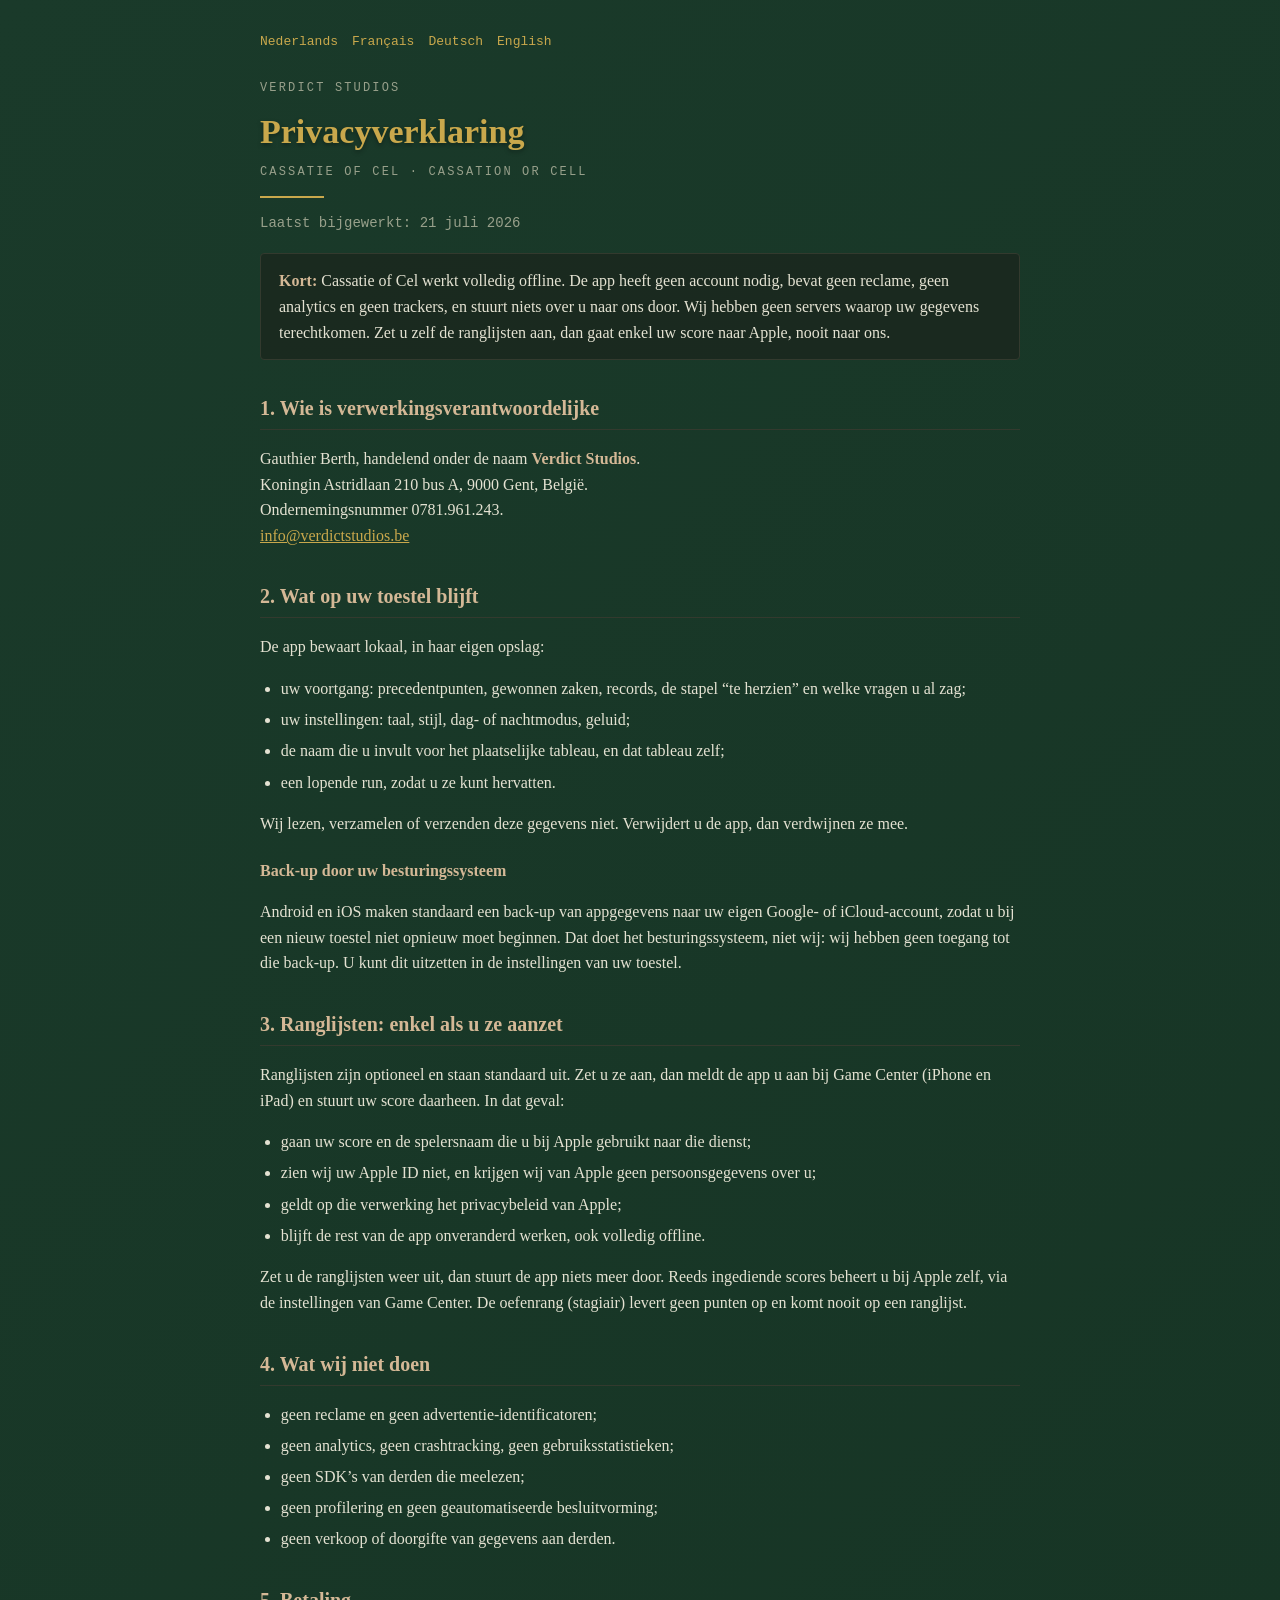
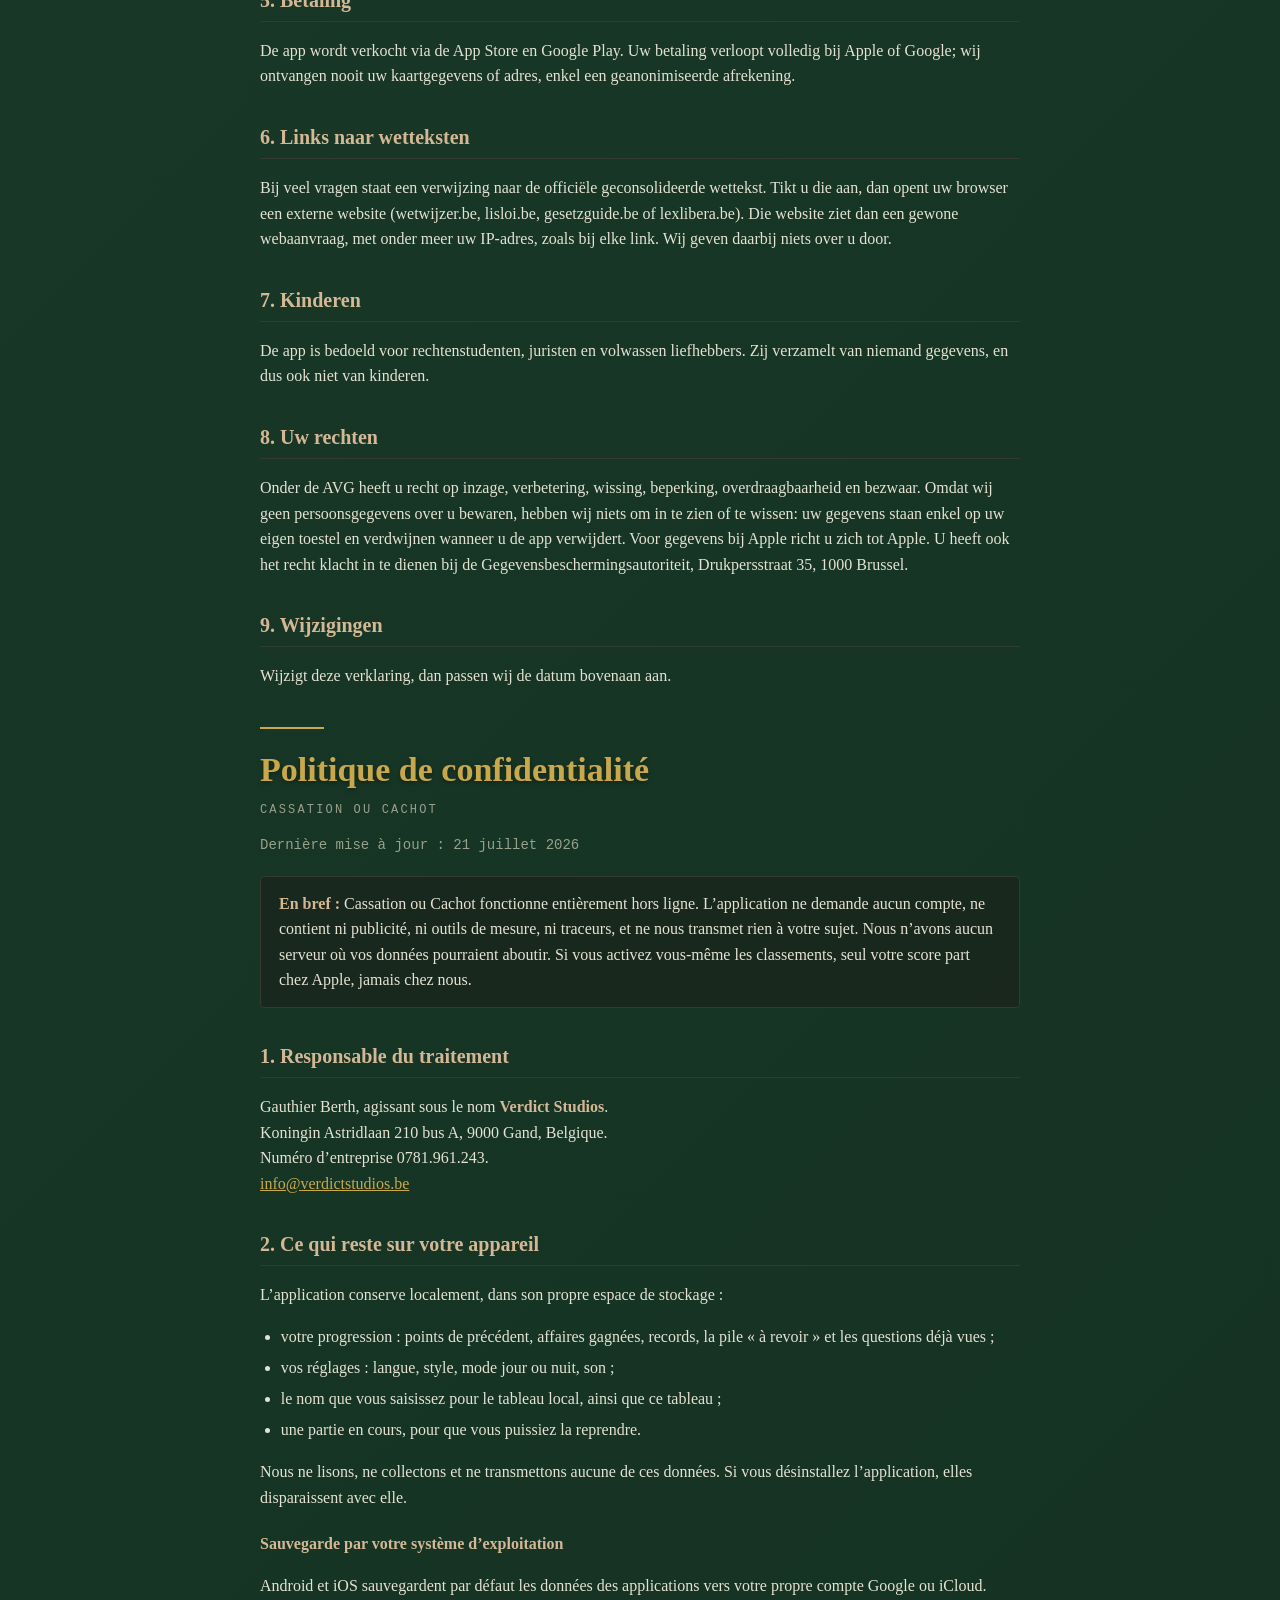
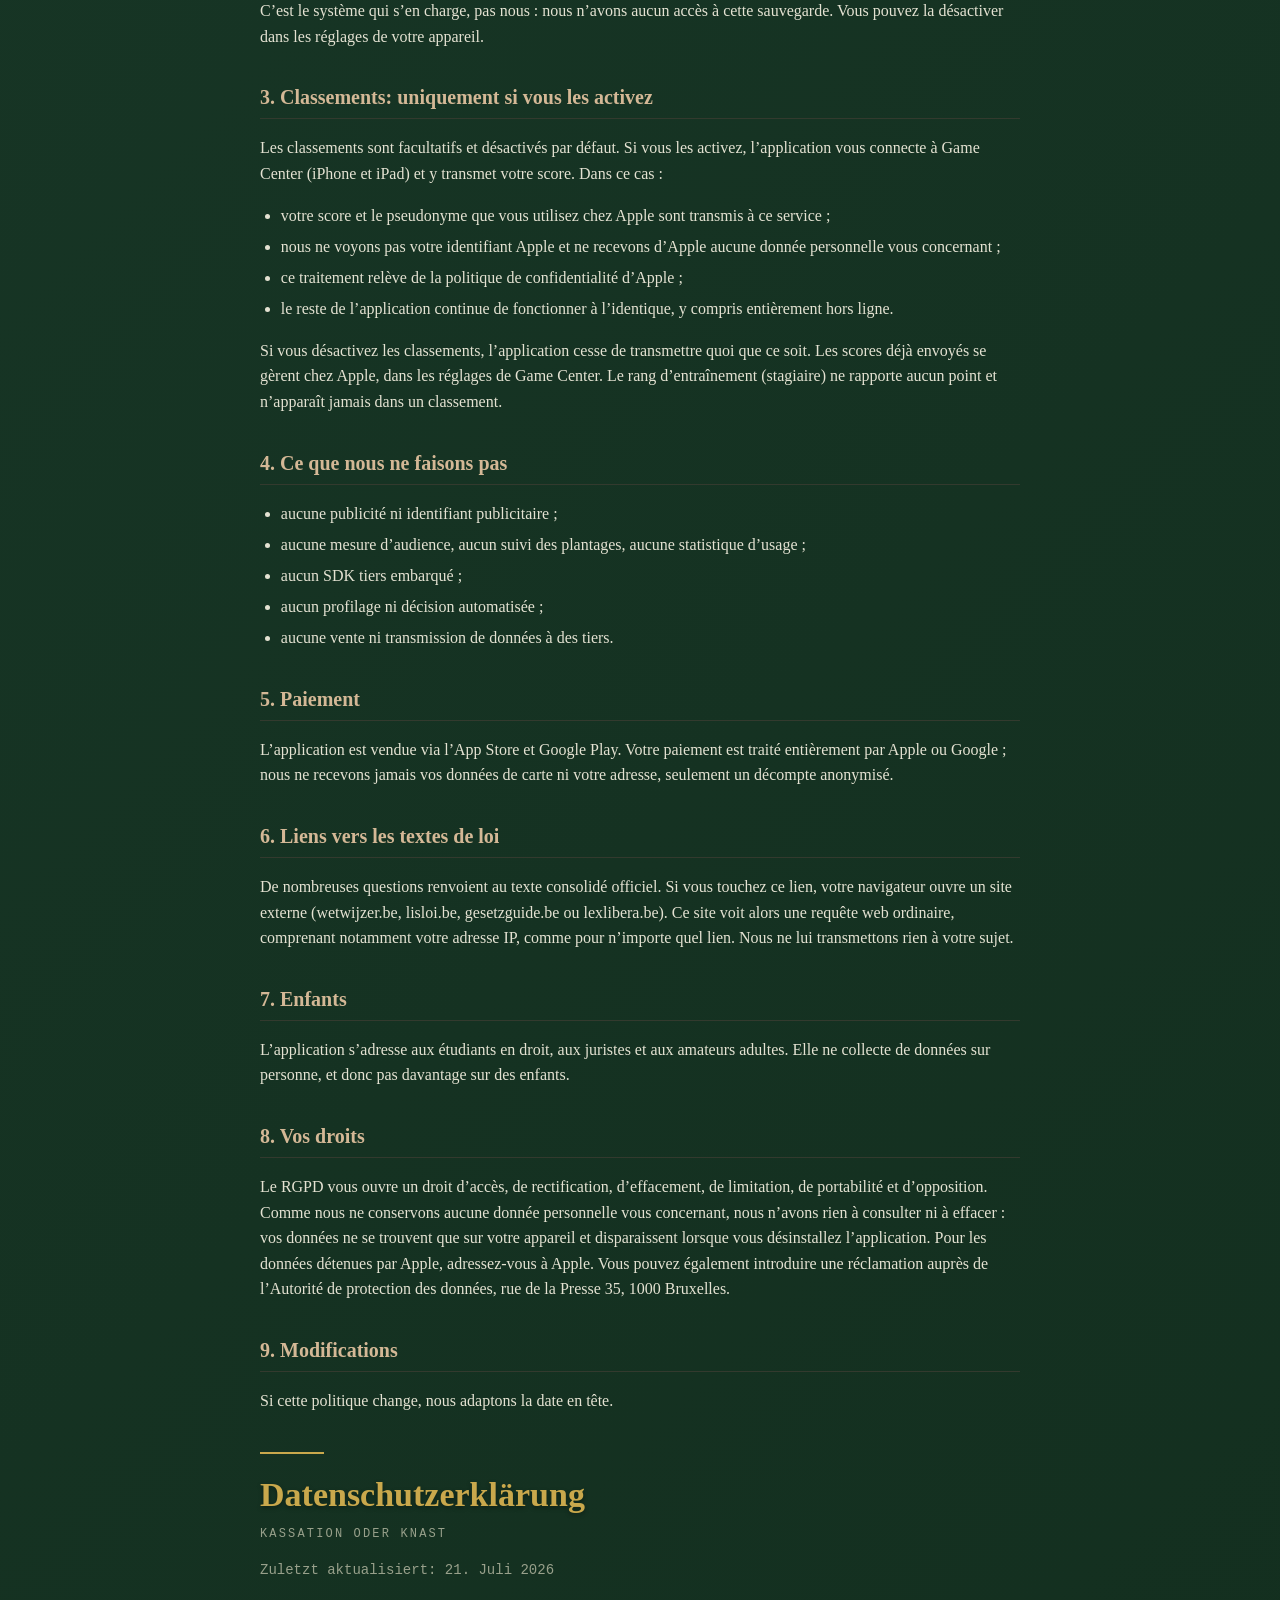
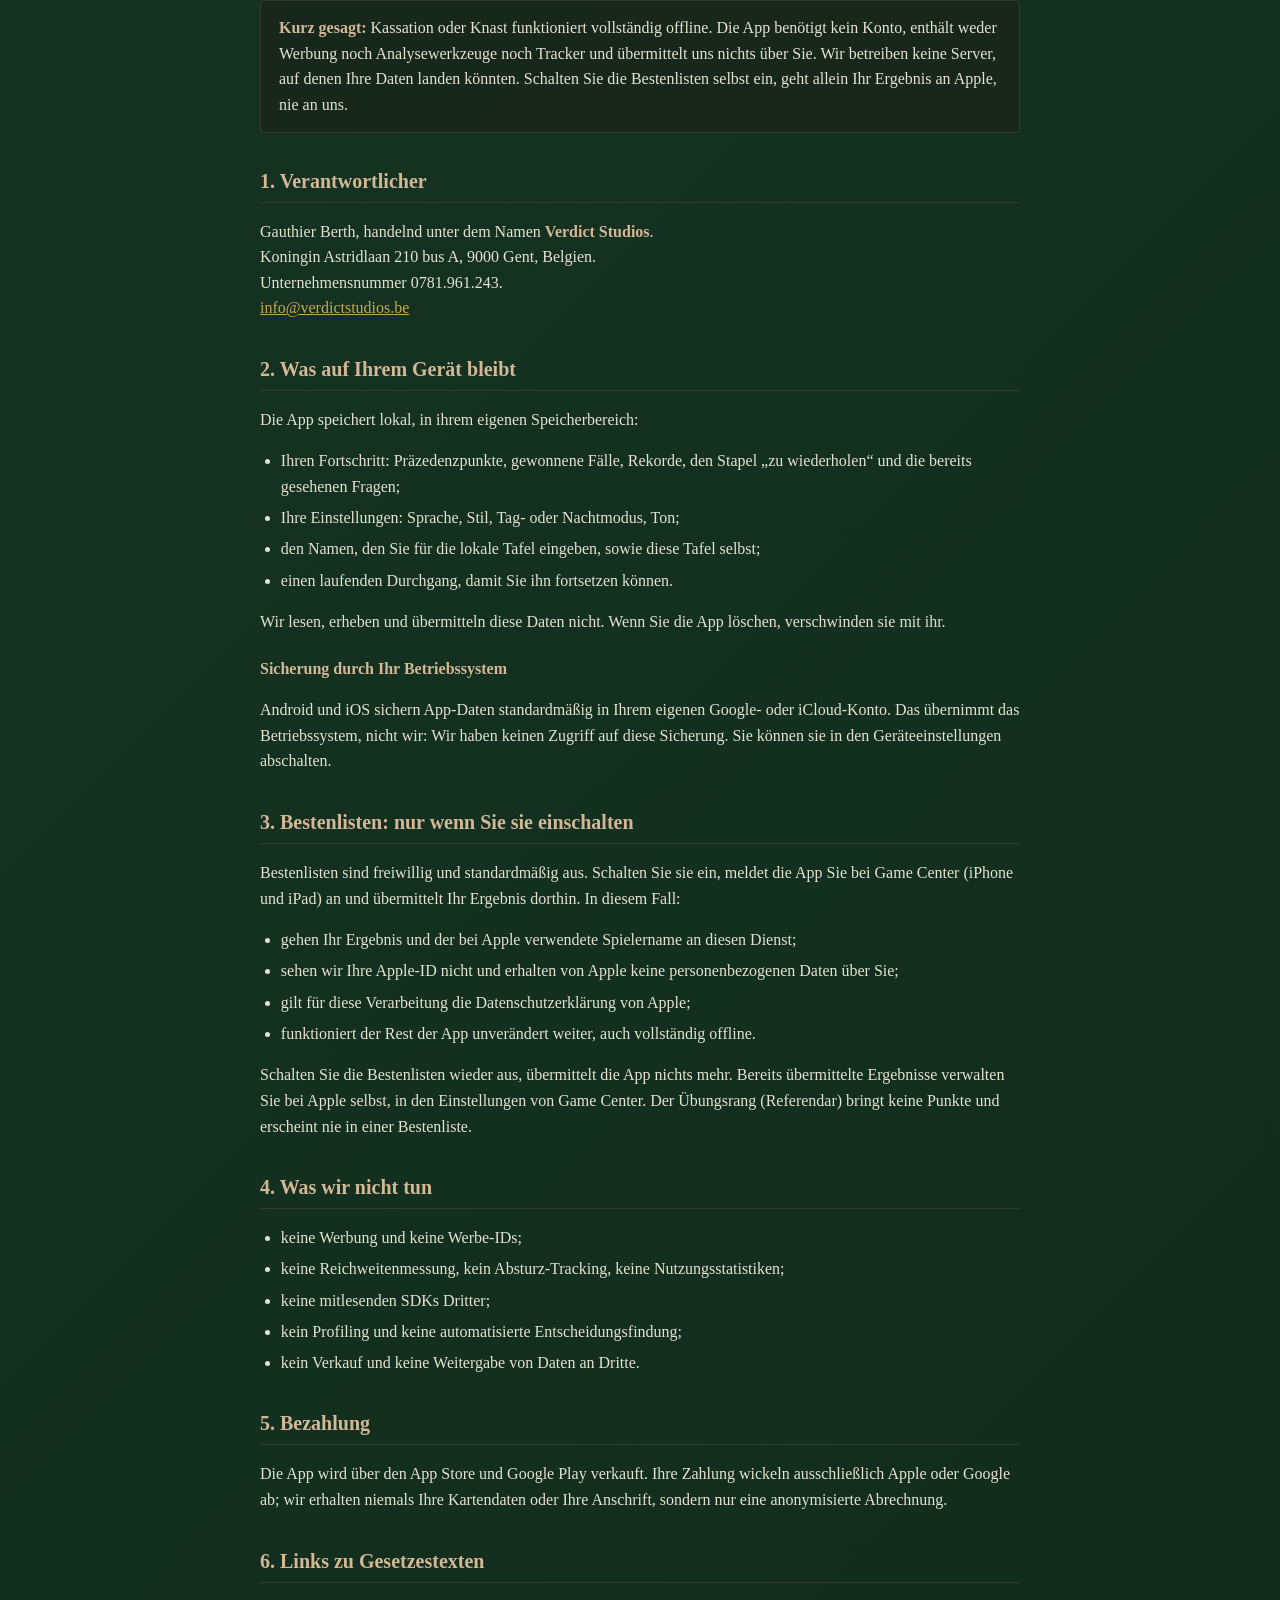
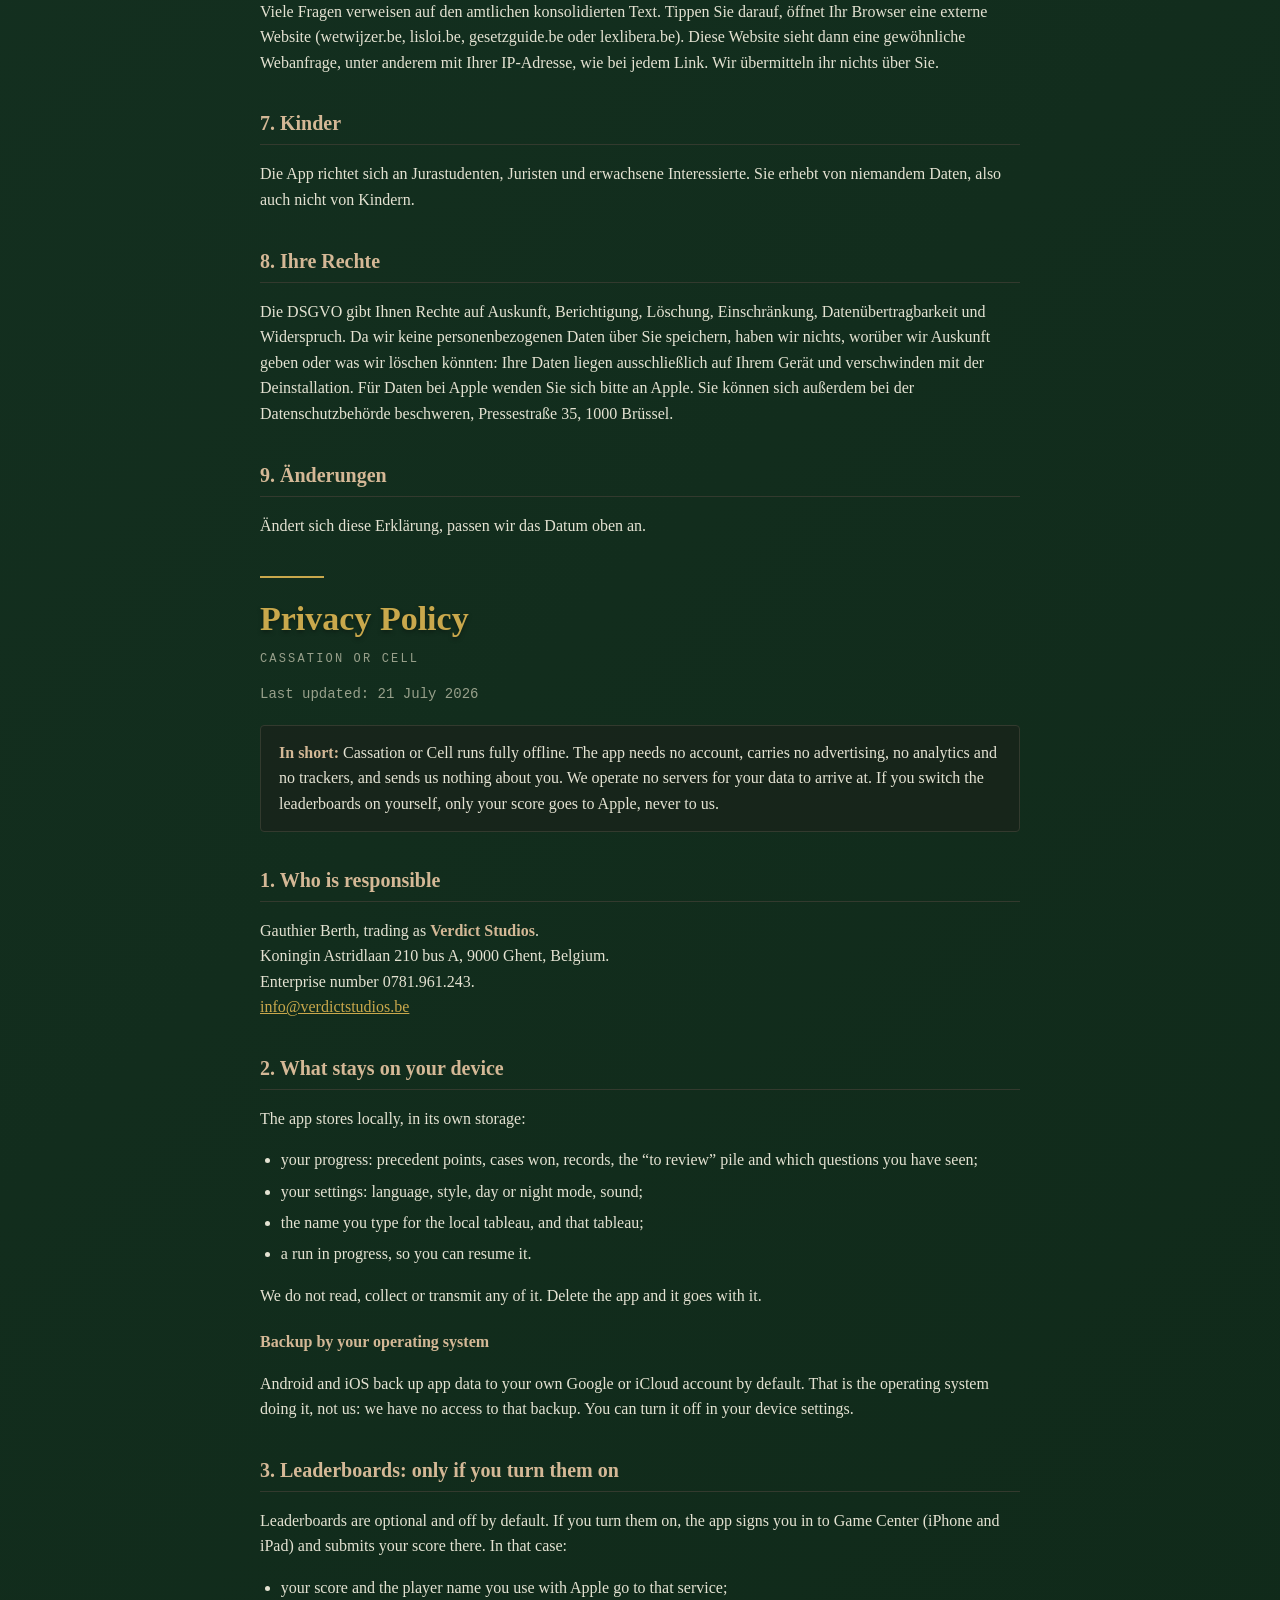
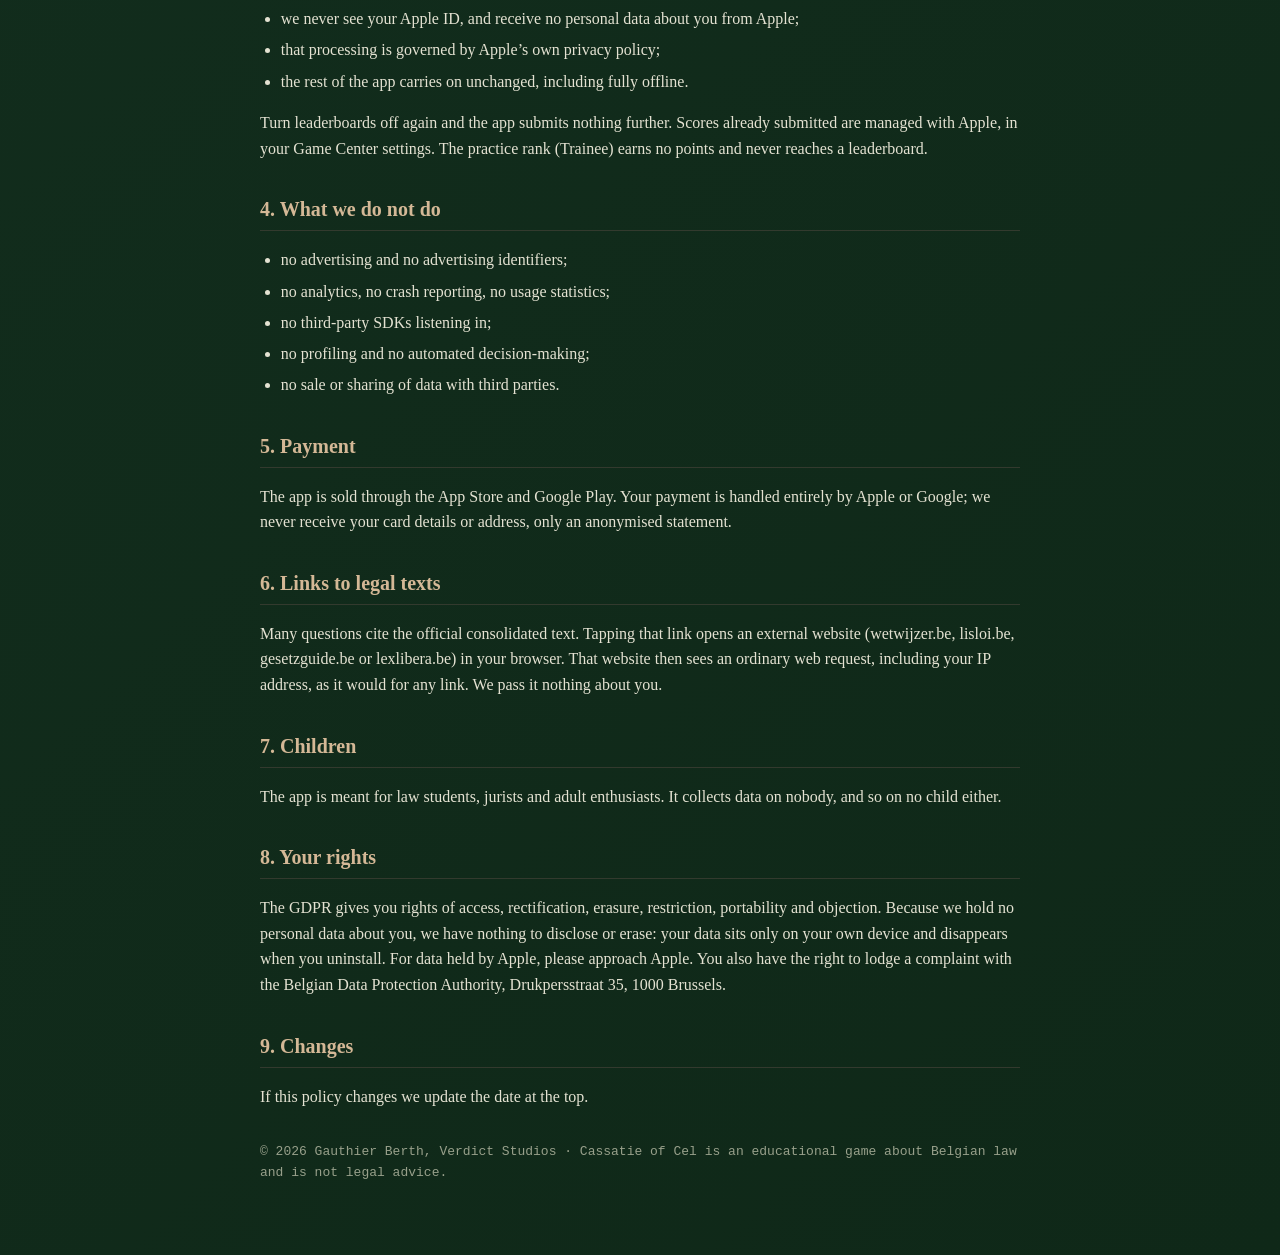
==== index.html @ 6cdc093c "Drop the em dashes Punctuation only, to match the app and its listings: explanatory breaks become a " ====
<!DOCTYPE html>
<html lang="nl">
<head>
<meta charset="utf-8">
<meta name="viewport" content="width=device-width, initial-scale=1">
<title>Privacyverklaring, Cassatie of Cel (Verdict Studios)</title>
<style>
  :root{
    --bg:#131711; --panel:#1C211A; --ink:#E4E2D2; --muted:#98A08B;
    --line:#333A2E; --accent:#5FB380; --brass:#C9A84C;
  }
  *{box-sizing:border-box}
  body{
    margin:0; background:linear-gradient(135deg,#1a3a2a 0%,#0f2818 100%);
    color:var(--ink); font-family:Georgia,"Times New Roman",serif; line-height:1.6;
    min-height:100vh; padding:32px 18px 72px;
  }
  .wrap{max-width:760px; margin:0 auto}
  .cap{font-family:Consolas,ui-monospace,monospace; font-size:12px; letter-spacing:.18em;
    text-transform:uppercase; color:var(--muted)}
  h1{color:var(--brass); font-size:34px; margin:.2em 0 .1em; text-shadow:0 2px 4px rgba(0,0,0,.35)}
  h2{color:#d4b896; font-size:20px; margin:1.6em 0 .4em; border-bottom:1px solid var(--line); padding-bottom:.25em}
  h3{color:#d4b896; font-size:16px; margin:1.3em 0 .3em}
  .rule{border:0; border-top:2px solid var(--brass); width:64px; margin:14px 0}
  a{color:var(--brass)}
  .muted{color:var(--muted); font-size:14px; font-family:Consolas,ui-monospace,monospace}
  ul{padding-left:1.3em}
  li{margin:.35em 0}
  strong{color:#d4b896}
  .box{background:rgba(28,33,26,.6); border:1px solid var(--line); border-radius:4px; padding:14px 18px; margin:1.2em 0}
  nav{margin:0 0 18px; font-family:Consolas,ui-monospace,monospace; font-size:13px}
  nav a{margin-right:14px; text-decoration:none; border-bottom:1px solid transparent}
  nav a:hover{border-bottom-color:var(--brass)}
  footer{margin-top:2.5em; color:var(--muted); font-size:13px; font-family:Consolas,ui-monospace,monospace}
  section{padding-top:8px}
</style>
</head>
<body>
<div class="wrap">

<nav>
  <a href="#nl">Nederlands</a><a href="#fr">Français</a><a href="#de">Deutsch</a><a href="#en">English</a>
</nav>

<!-- ============================ NEDERLANDS ============================ -->
<section id="nl">
  <div class="cap">Verdict Studios</div>
  <h1>Privacyverklaring</h1>
  <div class="cap">Cassatie of Cel · Cassation or Cell</div>
  <hr class="rule">
  <p class="muted">Laatst bijgewerkt: 21 juli 2026</p>

  <div class="box">
    <strong>Kort:</strong> Cassatie of Cel werkt volledig offline. De app heeft geen account
    nodig, bevat geen reclame, geen analytics en geen trackers, en stuurt niets over u naar
    ons door. Wij hebben geen servers waarop uw gegevens terechtkomen. Zet u zelf de
    ranglijsten aan, dan gaat enkel uw score naar Apple, nooit naar ons.
  </div>

  <h2>1. Wie is verwerkingsverantwoordelijke</h2>
  <p>Gauthier Berth, handelend onder de naam <strong>Verdict Studios</strong>.<br>
  Koningin Astridlaan 210 bus A, 9000 Gent, België.<br>
  Ondernemingsnummer 0781.961.243.<br>
  <a href="mailto:info@verdictstudios.be">info@verdictstudios.be</a></p>

  <h2>2. Wat op uw toestel blijft</h2>
  <p>De app bewaart lokaal, in haar eigen opslag:</p>
  <ul>
    <li>uw voortgang: precedentpunten, gewonnen zaken, records, de stapel “te herzien” en welke vragen u al zag;</li>
    <li>uw instellingen: taal, stijl, dag- of nachtmodus, geluid;</li>
    <li>de naam die u invult voor het plaatselijke tableau, en dat tableau zelf;</li>
    <li>een lopende run, zodat u ze kunt hervatten.</li>
  </ul>
  <p>Wij lezen, verzamelen of verzenden deze gegevens niet. Verwijdert u de app, dan
  verdwijnen ze mee.</p>

  <h3>Back-up door uw besturingssysteem</h3>
  <p>Android en iOS maken standaard een back-up van appgegevens naar uw eigen Google- of
  iCloud-account, zodat u bij een nieuw toestel niet opnieuw moet beginnen. Dat doet het
  besturingssysteem, niet wij: wij hebben geen toegang tot die back-up. U kunt dit
  uitzetten in de instellingen van uw toestel.</p>

  <h2>3. Ranglijsten: enkel als u ze aanzet</h2>
  <p>Ranglijsten zijn optioneel en staan standaard uit. Zet u ze aan, dan meldt de app u
  aan bij Game Center (iPhone en iPad) en stuurt uw score daarheen. In dat geval:</p>
  <ul>
    <li>gaan uw score en de spelersnaam die u bij Apple gebruikt naar die dienst;</li>
    <li>zien wij uw Apple ID niet, en krijgen wij van Apple geen persoonsgegevens over u;</li>
    <li>geldt op die verwerking het privacybeleid van Apple;</li>
    <li>blijft de rest van de app onveranderd werken, ook volledig offline.</li>
  </ul>
  <p>Zet u de ranglijsten weer uit, dan stuurt de app niets meer door. Reeds ingediende
  scores beheert u bij Apple zelf, via de instellingen van Game Center. De oefenrang
  (stagiair) levert geen punten op en komt nooit op een ranglijst.</p>

  <h2>4. Wat wij niet doen</h2>
  <ul>
    <li>geen reclame en geen advertentie-identificatoren;</li>
    <li>geen analytics, geen crashtracking, geen gebruiksstatistieken;</li>
    <li>geen SDK’s van derden die meelezen;</li>
    <li>geen profilering en geen geautomatiseerde besluitvorming;</li>
    <li>geen verkoop of doorgifte van gegevens aan derden.</li>
  </ul>

  <h2>5. Betaling</h2>
  <p>De app wordt verkocht via de App Store en Google Play. Uw betaling verloopt volledig
  bij Apple of Google; wij ontvangen nooit uw kaartgegevens of adres, enkel een
  geanonimiseerde afrekening.</p>

  <h2>6. Links naar wetteksten</h2>
  <p>Bij veel vragen staat een verwijzing naar de officiële geconsolideerde wettekst. Tikt
  u die aan, dan opent uw browser een externe website (wetwijzer.be, lisloi.be,
  gesetzguide.be of lexlibera.be). Die website ziet dan een gewone webaanvraag, met onder
  meer uw IP-adres, zoals bij elke link. Wij geven daarbij niets over u door.</p>

  <h2>7. Kinderen</h2>
  <p>De app is bedoeld voor rechtenstudenten, juristen en volwassen liefhebbers. Zij
  verzamelt van niemand gegevens, en dus ook niet van kinderen.</p>

  <h2>8. Uw rechten</h2>
  <p>Onder de AVG heeft u recht op inzage, verbetering, wissing, beperking,
  overdraagbaarheid en bezwaar. Omdat wij geen persoonsgegevens over u bewaren, hebben wij
  niets om in te zien of te wissen: uw gegevens staan enkel op uw eigen toestel en
  verdwijnen wanneer u de app verwijdert. Voor gegevens bij Apple richt u zich tot Apple.
  U heeft ook het recht klacht in te dienen bij de Gegevensbeschermingsautoriteit,
  Drukpersstraat 35, 1000 Brussel.</p>

  <h2>9. Wijzigingen</h2>
  <p>Wijzigt deze verklaring, dan passen wij de datum bovenaan aan.</p>
</section>

<!-- ============================= FRANÇAIS ============================= -->
<section id="fr">
  <hr class="rule">
  <h1>Politique de confidentialité</h1>
  <div class="cap">Cassation ou Cachot</div>
  <p class="muted">Dernière mise à jour : 21 juillet 2026</p>

  <div class="box">
    <strong>En bref :</strong> Cassation ou Cachot fonctionne entièrement hors ligne.
    L’application ne demande aucun compte, ne contient ni publicité, ni outils de mesure,
    ni traceurs, et ne nous transmet rien à votre sujet. Nous n’avons aucun serveur où vos
    données pourraient aboutir. Si vous activez vous-même les classements, seul votre score
    part chez Apple, jamais chez nous.
  </div>

  <h2>1. Responsable du traitement</h2>
  <p>Gauthier Berth, agissant sous le nom <strong>Verdict Studios</strong>.<br>
  Koningin Astridlaan 210 bus A, 9000 Gand, Belgique.<br>
  Numéro d’entreprise 0781.961.243.<br>
  <a href="mailto:info@verdictstudios.be">info@verdictstudios.be</a></p>

  <h2>2. Ce qui reste sur votre appareil</h2>
  <p>L’application conserve localement, dans son propre espace de stockage :</p>
  <ul>
    <li>votre progression : points de précédent, affaires gagnées, records, la pile « à revoir » et les questions déjà vues ;</li>
    <li>vos réglages : langue, style, mode jour ou nuit, son ;</li>
    <li>le nom que vous saisissez pour le tableau local, ainsi que ce tableau ;</li>
    <li>une partie en cours, pour que vous puissiez la reprendre.</li>
  </ul>
  <p>Nous ne lisons, ne collectons et ne transmettons aucune de ces données. Si vous
  désinstallez l’application, elles disparaissent avec elle.</p>

  <h3>Sauvegarde par votre système d’exploitation</h3>
  <p>Android et iOS sauvegardent par défaut les données des applications vers votre propre
  compte Google ou iCloud. C’est le système qui s’en charge, pas nous : nous n’avons aucun
  accès à cette sauvegarde. Vous pouvez la désactiver dans les réglages de votre appareil.</p>

  <h2>3. Classements: uniquement si vous les activez</h2>
  <p>Les classements sont facultatifs et désactivés par défaut. Si vous les activez,
  l’application vous connecte à Game Center (iPhone et iPad) et y transmet votre score.
  Dans ce cas :</p>
  <ul>
    <li>votre score et le pseudonyme que vous utilisez chez Apple sont transmis à ce service ;</li>
    <li>nous ne voyons pas votre identifiant Apple et ne recevons d’Apple aucune donnée personnelle vous concernant ;</li>
    <li>ce traitement relève de la politique de confidentialité d’Apple ;</li>
    <li>le reste de l’application continue de fonctionner à l’identique, y compris entièrement hors ligne.</li>
  </ul>
  <p>Si vous désactivez les classements, l’application cesse de transmettre quoi que ce
  soit. Les scores déjà envoyés se gèrent chez Apple, dans les réglages de Game Center. Le
  rang d’entraînement (stagiaire) ne rapporte aucun point et n’apparaît jamais dans un
  classement.</p>

  <h2>4. Ce que nous ne faisons pas</h2>
  <ul>
    <li>aucune publicité ni identifiant publicitaire ;</li>
    <li>aucune mesure d’audience, aucun suivi des plantages, aucune statistique d’usage ;</li>
    <li>aucun SDK tiers embarqué ;</li>
    <li>aucun profilage ni décision automatisée ;</li>
    <li>aucune vente ni transmission de données à des tiers.</li>
  </ul>

  <h2>5. Paiement</h2>
  <p>L’application est vendue via l’App Store et Google Play. Votre paiement est traité
  entièrement par Apple ou Google ; nous ne recevons jamais vos données de carte ni votre
  adresse, seulement un décompte anonymisé.</p>

  <h2>6. Liens vers les textes de loi</h2>
  <p>De nombreuses questions renvoient au texte consolidé officiel. Si vous touchez ce
  lien, votre navigateur ouvre un site externe (wetwijzer.be, lisloi.be, gesetzguide.be ou
  lexlibera.be). Ce site voit alors une requête web ordinaire, comprenant notamment votre
  adresse IP, comme pour n’importe quel lien. Nous ne lui transmettons rien à votre sujet.</p>

  <h2>7. Enfants</h2>
  <p>L’application s’adresse aux étudiants en droit, aux juristes et aux amateurs adultes.
  Elle ne collecte de données sur personne, et donc pas davantage sur des enfants.</p>

  <h2>8. Vos droits</h2>
  <p>Le RGPD vous ouvre un droit d’accès, de rectification, d’effacement, de limitation, de
  portabilité et d’opposition. Comme nous ne conservons aucune donnée personnelle vous
  concernant, nous n’avons rien à consulter ni à effacer : vos données ne se trouvent que
  sur votre appareil et disparaissent lorsque vous désinstallez l’application. Pour les
  données détenues par Apple, adressez-vous à Apple. Vous pouvez également introduire une
  réclamation auprès de l’Autorité de protection des données, rue de la Presse 35, 1000
  Bruxelles.</p>

  <h2>9. Modifications</h2>
  <p>Si cette politique change, nous adaptons la date en tête.</p>
</section>

<!-- ============================== DEUTSCH ============================= -->
<section id="de">
  <hr class="rule">
  <h1>Datenschutzerklärung</h1>
  <div class="cap">Kassation oder Knast</div>
  <p class="muted">Zuletzt aktualisiert: 21. Juli 2026</p>

  <div class="box">
    <strong>Kurz gesagt:</strong> Kassation oder Knast funktioniert vollständig offline.
    Die App benötigt kein Konto, enthält weder Werbung noch Analysewerkzeuge noch Tracker
    und übermittelt uns nichts über Sie. Wir betreiben keine Server, auf denen Ihre Daten
    landen könnten. Schalten Sie die Bestenlisten selbst ein, geht allein Ihr Ergebnis an
    Apple, nie an uns.
  </div>

  <h2>1. Verantwortlicher</h2>
  <p>Gauthier Berth, handelnd unter dem Namen <strong>Verdict Studios</strong>.<br>
  Koningin Astridlaan 210 bus A, 9000 Gent, Belgien.<br>
  Unternehmensnummer 0781.961.243.<br>
  <a href="mailto:info@verdictstudios.be">info@verdictstudios.be</a></p>

  <h2>2. Was auf Ihrem Gerät bleibt</h2>
  <p>Die App speichert lokal, in ihrem eigenen Speicherbereich:</p>
  <ul>
    <li>Ihren Fortschritt: Präzedenzpunkte, gewonnene Fälle, Rekorde, den Stapel „zu wiederholen“ und die bereits gesehenen Fragen;</li>
    <li>Ihre Einstellungen: Sprache, Stil, Tag- oder Nachtmodus, Ton;</li>
    <li>den Namen, den Sie für die lokale Tafel eingeben, sowie diese Tafel selbst;</li>
    <li>einen laufenden Durchgang, damit Sie ihn fortsetzen können.</li>
  </ul>
  <p>Wir lesen, erheben und übermitteln diese Daten nicht. Wenn Sie die App löschen,
  verschwinden sie mit ihr.</p>

  <h3>Sicherung durch Ihr Betriebssystem</h3>
  <p>Android und iOS sichern App-Daten standardmäßig in Ihrem eigenen Google- oder
  iCloud-Konto. Das übernimmt das Betriebssystem, nicht wir: Wir haben keinen Zugriff auf
  diese Sicherung. Sie können sie in den Geräteeinstellungen abschalten.</p>

  <h2>3. Bestenlisten: nur wenn Sie sie einschalten</h2>
  <p>Bestenlisten sind freiwillig und standardmäßig aus. Schalten Sie sie ein, meldet die
  App Sie bei Game Center (iPhone und iPad) an und übermittelt Ihr Ergebnis dorthin. In
  diesem Fall:</p>
  <ul>
    <li>gehen Ihr Ergebnis und der bei Apple verwendete Spielername an diesen Dienst;</li>
    <li>sehen wir Ihre Apple-ID nicht und erhalten von Apple keine personenbezogenen Daten über Sie;</li>
    <li>gilt für diese Verarbeitung die Datenschutzerklärung von Apple;</li>
    <li>funktioniert der Rest der App unverändert weiter, auch vollständig offline.</li>
  </ul>
  <p>Schalten Sie die Bestenlisten wieder aus, übermittelt die App nichts mehr. Bereits
  übermittelte Ergebnisse verwalten Sie bei Apple selbst, in den Einstellungen von Game
  Center. Der Übungsrang (Referendar) bringt keine Punkte und erscheint nie in einer
  Bestenliste.</p>

  <h2>4. Was wir nicht tun</h2>
  <ul>
    <li>keine Werbung und keine Werbe-IDs;</li>
    <li>keine Reichweitenmessung, kein Absturz-Tracking, keine Nutzungsstatistiken;</li>
    <li>keine mitlesenden SDKs Dritter;</li>
    <li>kein Profiling und keine automatisierte Entscheidungsfindung;</li>
    <li>kein Verkauf und keine Weitergabe von Daten an Dritte.</li>
  </ul>

  <h2>5. Bezahlung</h2>
  <p>Die App wird über den App Store und Google Play verkauft. Ihre Zahlung wickeln
  ausschließlich Apple oder Google ab; wir erhalten niemals Ihre Kartendaten oder Ihre
  Anschrift, sondern nur eine anonymisierte Abrechnung.</p>

  <h2>6. Links zu Gesetzestexten</h2>
  <p>Viele Fragen verweisen auf den amtlichen konsolidierten Text. Tippen Sie darauf,
  öffnet Ihr Browser eine externe Website (wetwijzer.be, lisloi.be, gesetzguide.be oder
  lexlibera.be). Diese Website sieht dann eine gewöhnliche Webanfrage, unter anderem mit
  Ihrer IP-Adresse, wie bei jedem Link. Wir übermitteln ihr nichts über Sie.</p>

  <h2>7. Kinder</h2>
  <p>Die App richtet sich an Jurastudenten, Juristen und erwachsene Interessierte. Sie
  erhebt von niemandem Daten, also auch nicht von Kindern.</p>

  <h2>8. Ihre Rechte</h2>
  <p>Die DSGVO gibt Ihnen Rechte auf Auskunft, Berichtigung, Löschung, Einschränkung,
  Datenübertragbarkeit und Widerspruch. Da wir keine personenbezogenen Daten über Sie
  speichern, haben wir nichts, worüber wir Auskunft geben oder was wir löschen könnten:
  Ihre Daten liegen ausschließlich auf Ihrem Gerät und verschwinden mit der
  Deinstallation. Für Daten bei Apple wenden Sie sich bitte an Apple. Sie können sich
  außerdem bei der Datenschutzbehörde beschweren, Pressestraße 35, 1000 Brüssel.</p>

  <h2>9. Änderungen</h2>
  <p>Ändert sich diese Erklärung, passen wir das Datum oben an.</p>
</section>

<!-- ============================== ENGLISH ============================= -->
<section id="en">
  <hr class="rule">
  <h1>Privacy Policy</h1>
  <div class="cap">Cassation or Cell</div>
  <p class="muted">Last updated: 21 July 2026</p>

  <div class="box">
    <strong>In short:</strong> Cassation or Cell runs fully offline. The app needs no
    account, carries no advertising, no analytics and no trackers, and sends us nothing
    about you. We operate no servers for your data to arrive at. If you switch the
    leaderboards on yourself, only your score goes to Apple, never to us.
  </div>

  <h2>1. Who is responsible</h2>
  <p>Gauthier Berth, trading as <strong>Verdict Studios</strong>.<br>
  Koningin Astridlaan 210 bus A, 9000 Ghent, Belgium.<br>
  Enterprise number 0781.961.243.<br>
  <a href="mailto:info@verdictstudios.be">info@verdictstudios.be</a></p>

  <h2>2. What stays on your device</h2>
  <p>The app stores locally, in its own storage:</p>
  <ul>
    <li>your progress: precedent points, cases won, records, the “to review” pile and which questions you have seen;</li>
    <li>your settings: language, style, day or night mode, sound;</li>
    <li>the name you type for the local tableau, and that tableau;</li>
    <li>a run in progress, so you can resume it.</li>
  </ul>
  <p>We do not read, collect or transmit any of it. Delete the app and it goes with it.</p>

  <h3>Backup by your operating system</h3>
  <p>Android and iOS back up app data to your own Google or iCloud account by default.
  That is the operating system doing it, not us: we have no access to that backup. You can
  turn it off in your device settings.</p>

  <h2>3. Leaderboards: only if you turn them on</h2>
  <p>Leaderboards are optional and off by default. If you turn them on, the app signs you
  in to Game Center (iPhone and iPad) and submits your score there. In that case:</p>
  <ul>
    <li>your score and the player name you use with Apple go to that service;</li>
    <li>we never see your Apple ID, and receive no personal data about you from Apple;</li>
    <li>that processing is governed by Apple’s own privacy policy;</li>
    <li>the rest of the app carries on unchanged, including fully offline.</li>
  </ul>
  <p>Turn leaderboards off again and the app submits nothing further. Scores already
  submitted are managed with Apple, in your Game Center settings. The practice rank
  (Trainee) earns no points and never reaches a leaderboard.</p>

  <h2>4. What we do not do</h2>
  <ul>
    <li>no advertising and no advertising identifiers;</li>
    <li>no analytics, no crash reporting, no usage statistics;</li>
    <li>no third-party SDKs listening in;</li>
    <li>no profiling and no automated decision-making;</li>
    <li>no sale or sharing of data with third parties.</li>
  </ul>

  <h2>5. Payment</h2>
  <p>The app is sold through the App Store and Google Play. Your payment is handled
  entirely by Apple or Google; we never receive your card details or address, only an
  anonymised statement.</p>

  <h2>6. Links to legal texts</h2>
  <p>Many questions cite the official consolidated text. Tapping that link opens an
  external website (wetwijzer.be, lisloi.be, gesetzguide.be or lexlibera.be) in your
  browser. That website then sees an ordinary web request, including your IP address, as
  it would for any link. We pass it nothing about you.</p>

  <h2>7. Children</h2>
  <p>The app is meant for law students, jurists and adult enthusiasts. It collects data on
  nobody, and so on no child either.</p>

  <h2>8. Your rights</h2>
  <p>The GDPR gives you rights of access, rectification, erasure, restriction, portability
  and objection. Because we hold no personal data about you, we have nothing to disclose
  or erase: your data sits only on your own device and disappears when you uninstall. For
  data held by Apple, please approach Apple. You also have the right to lodge a complaint
  with the Belgian Data Protection Authority, Drukpersstraat 35, 1000 Brussels.</p>

  <h2>9. Changes</h2>
  <p>If this policy changes we update the date at the top.</p>
</section>

<footer>
  © 2026 Gauthier Berth, Verdict Studios · Cassatie of Cel is an educational game about
  Belgian law and is not legal advice.
</footer>

</div>
</body>
</html>
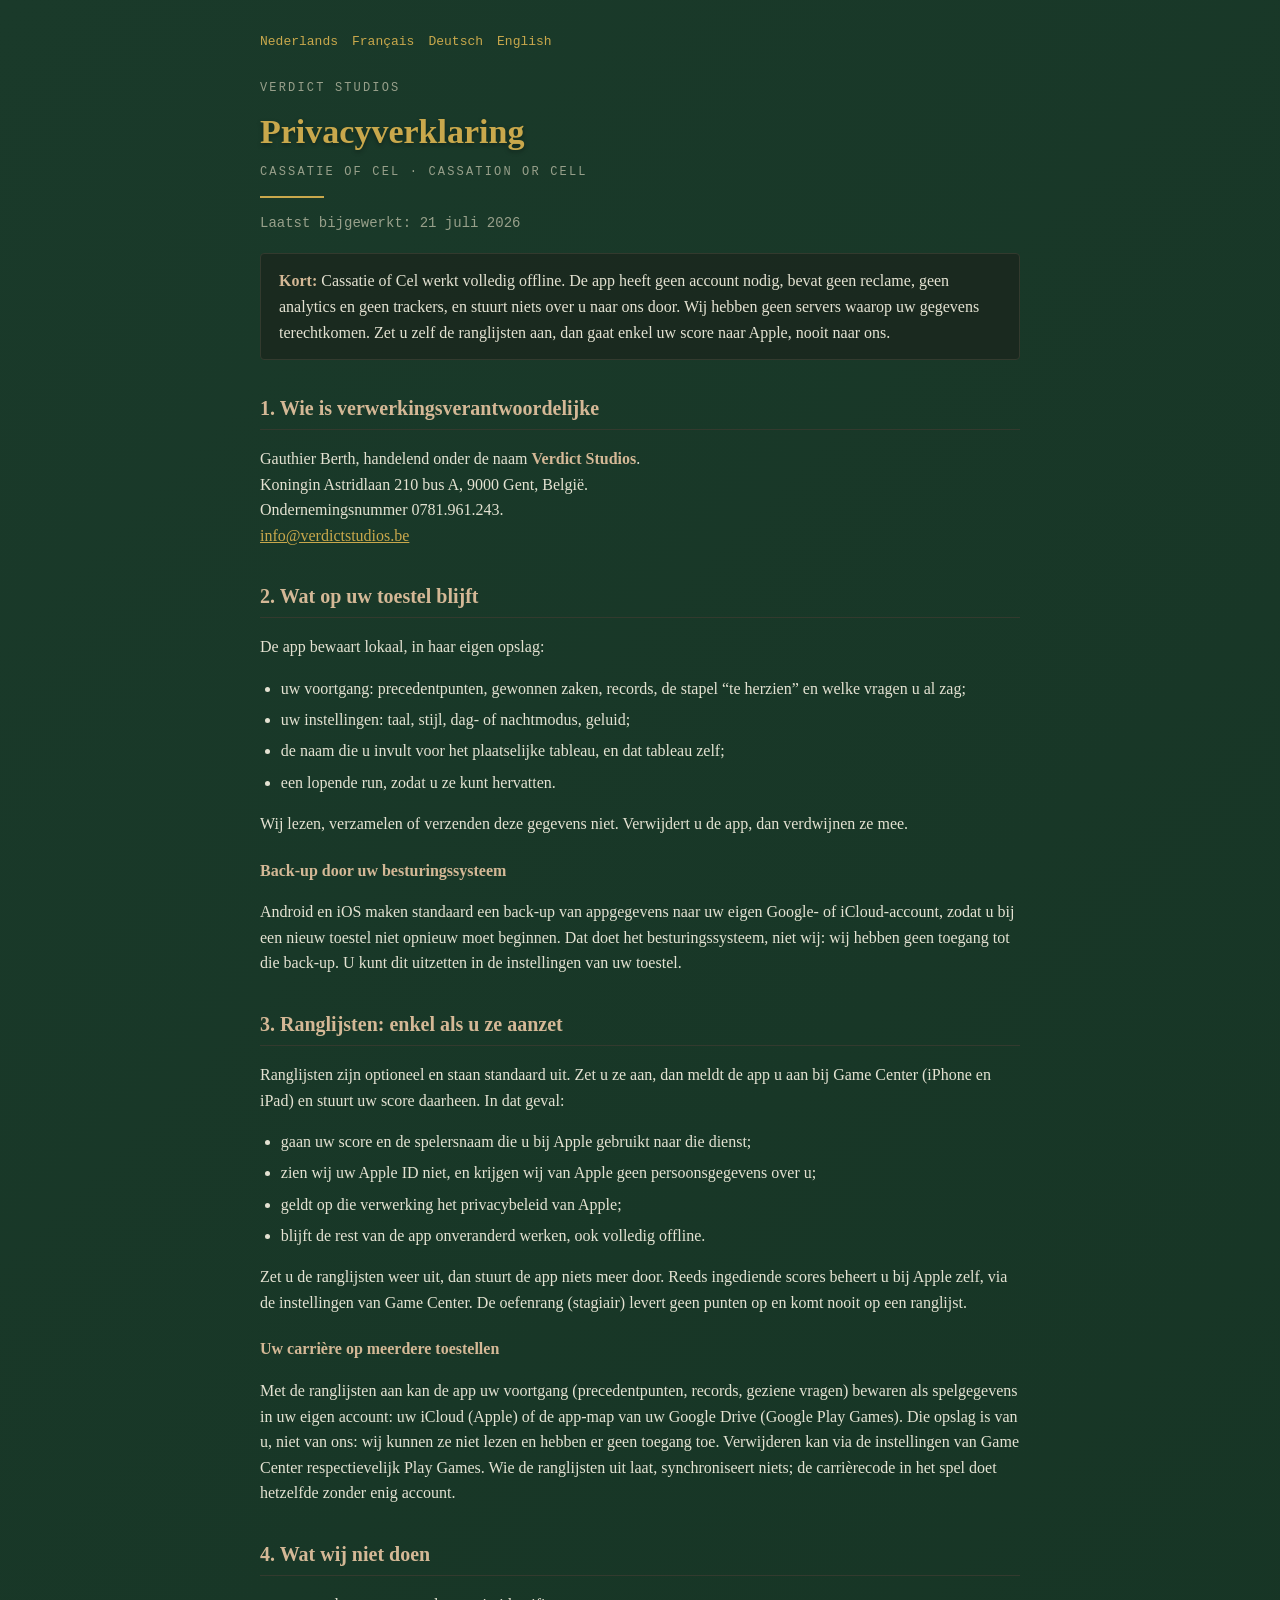
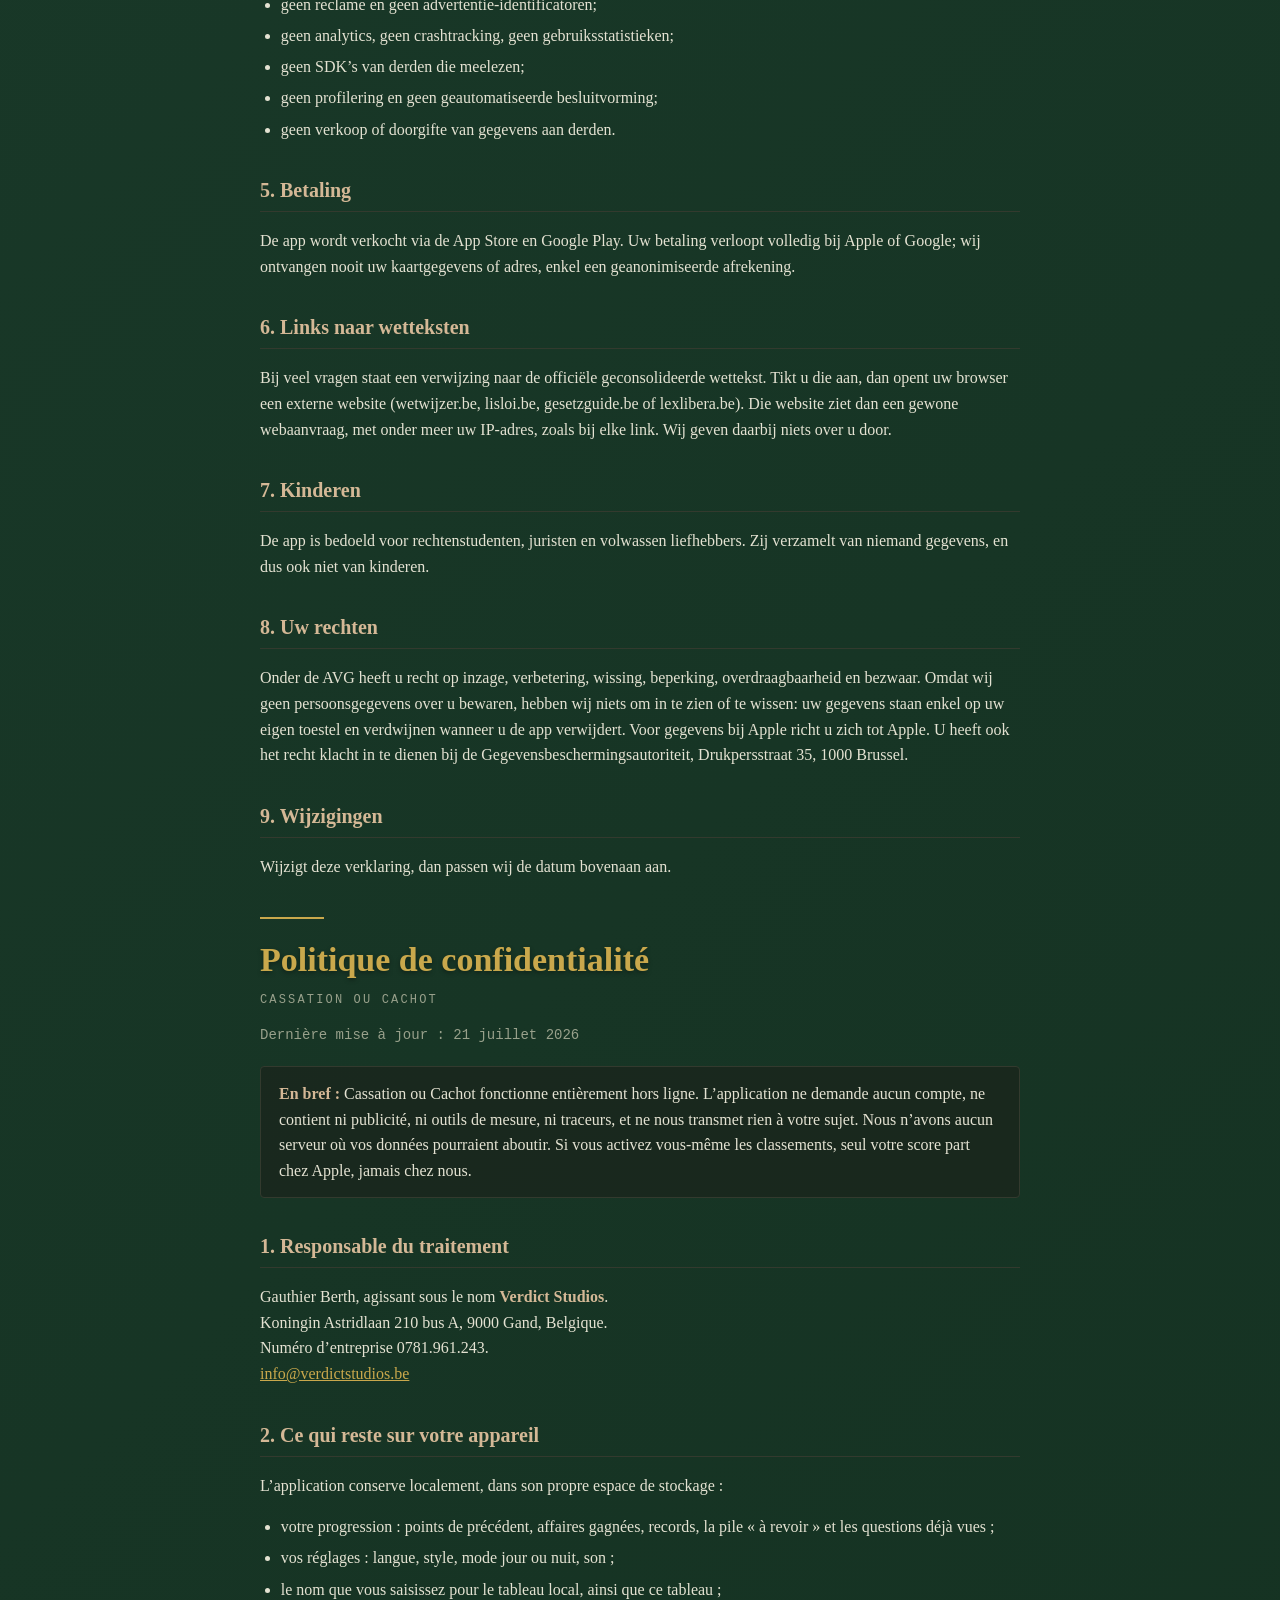
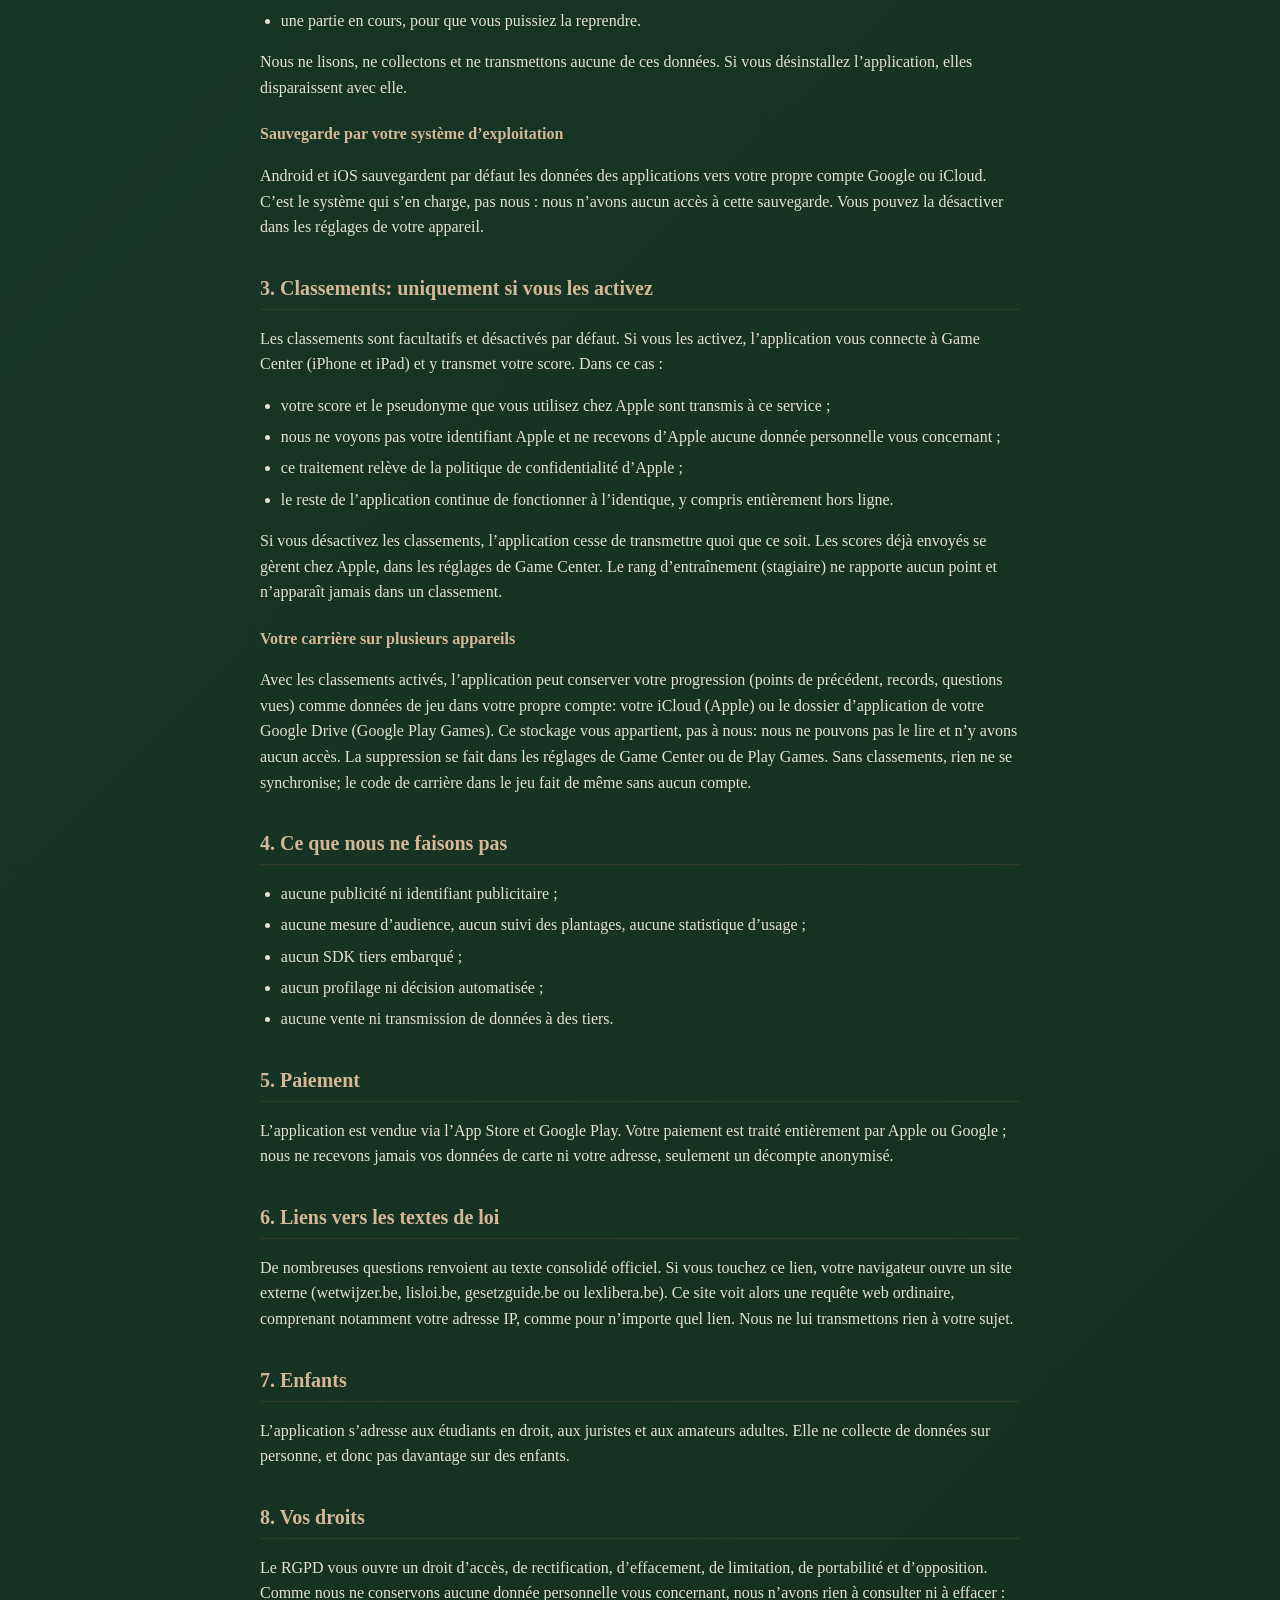
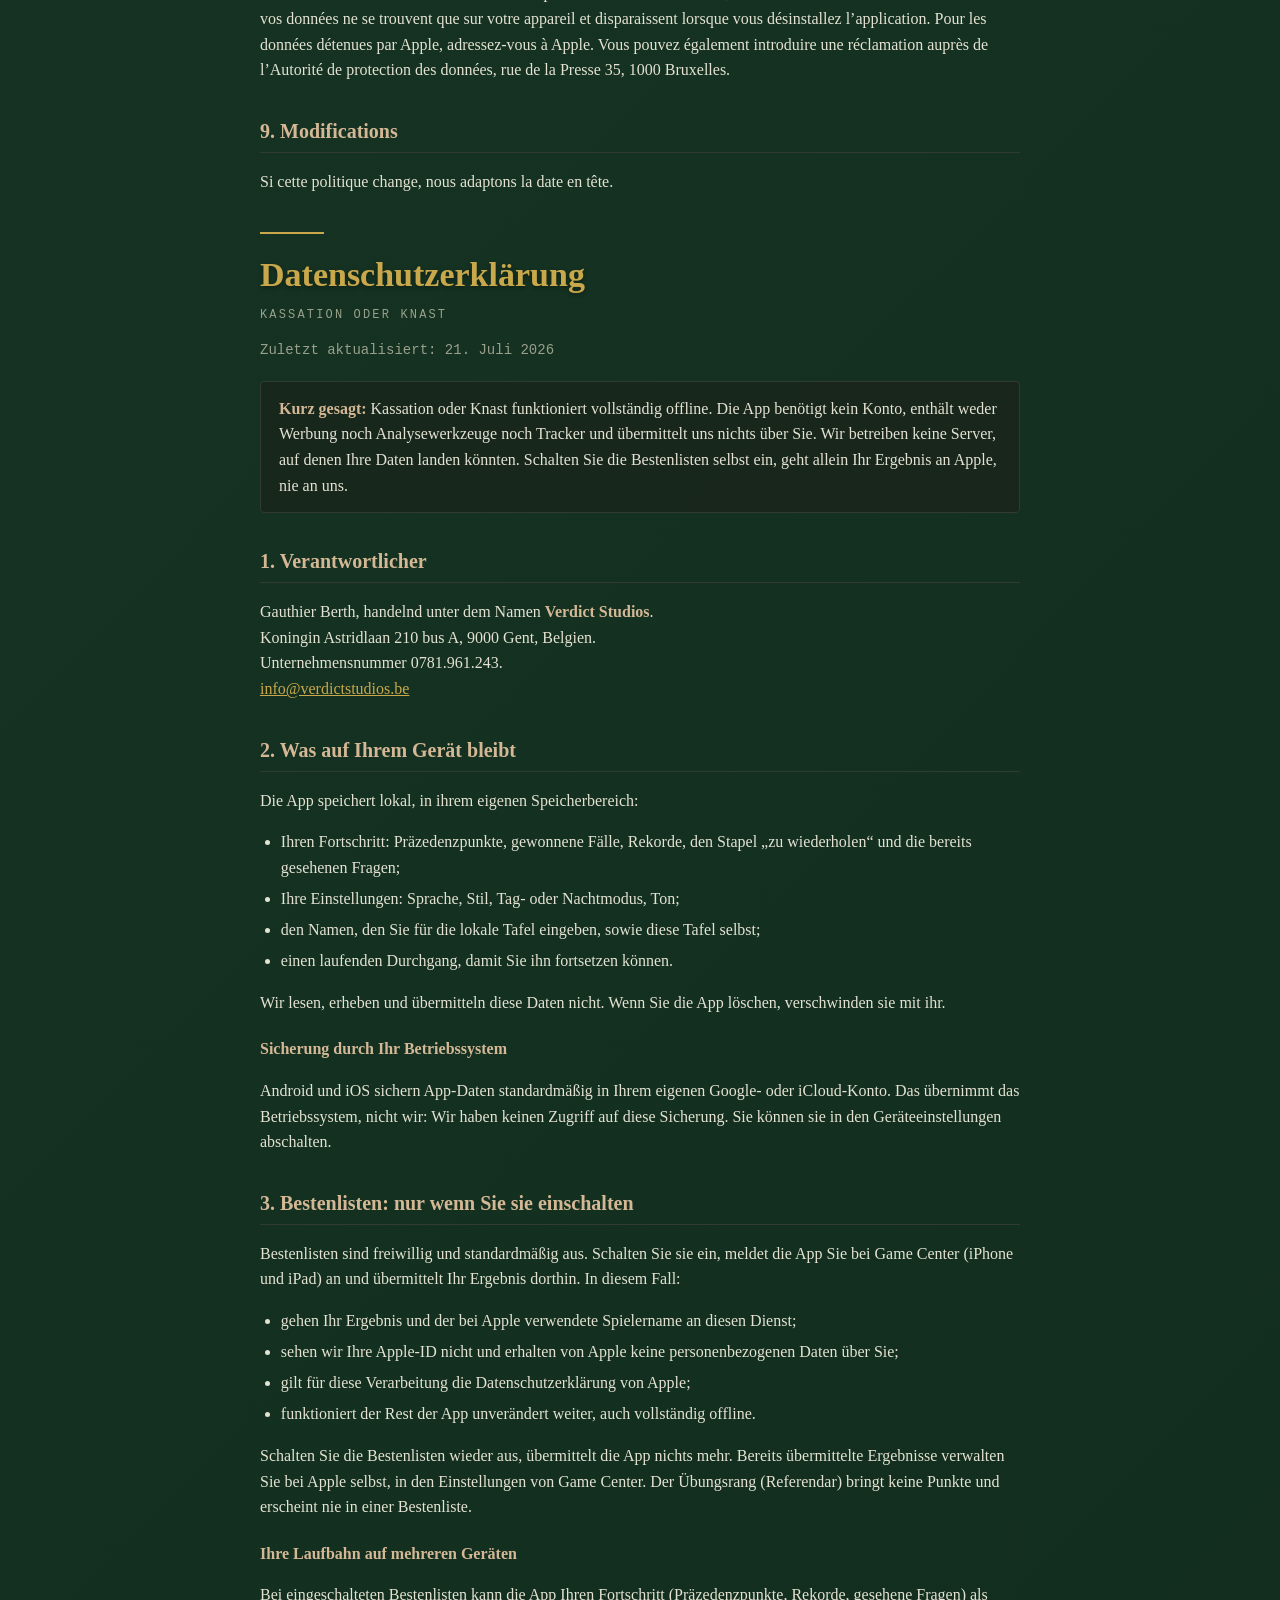
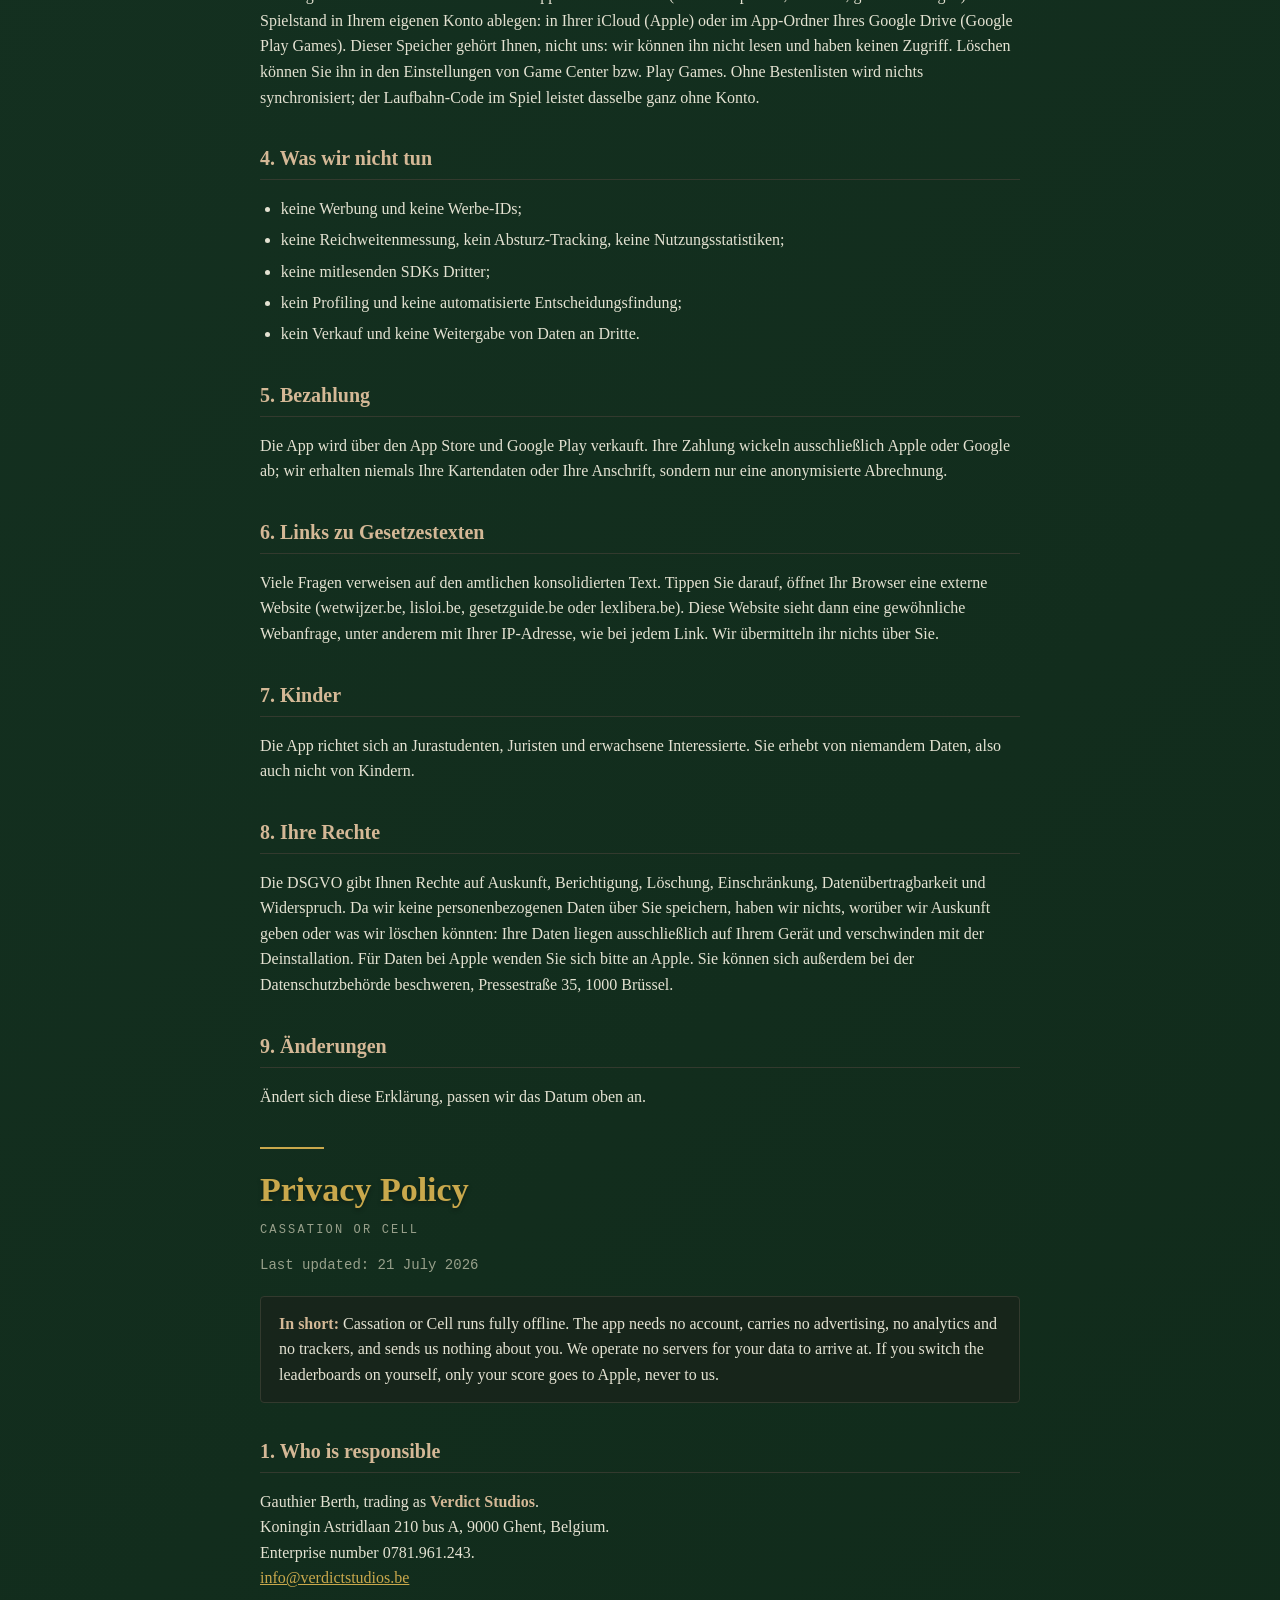
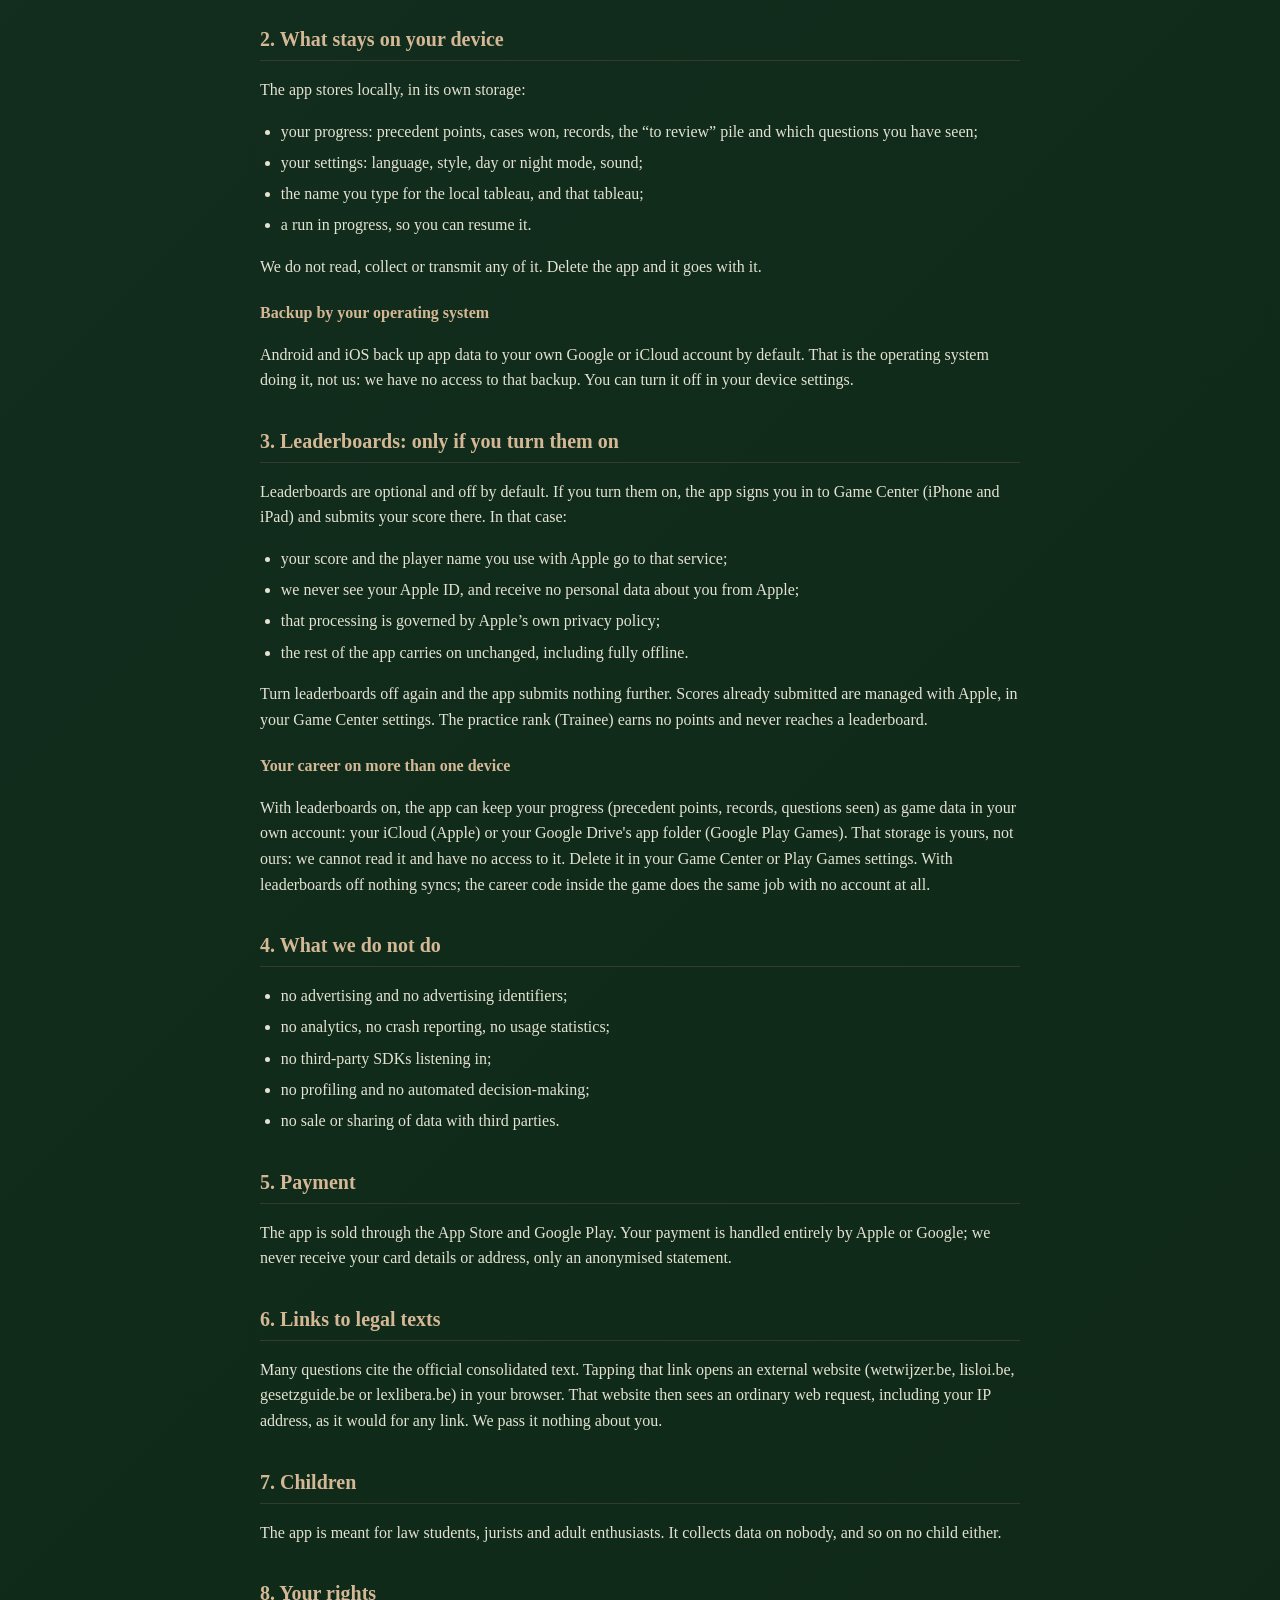
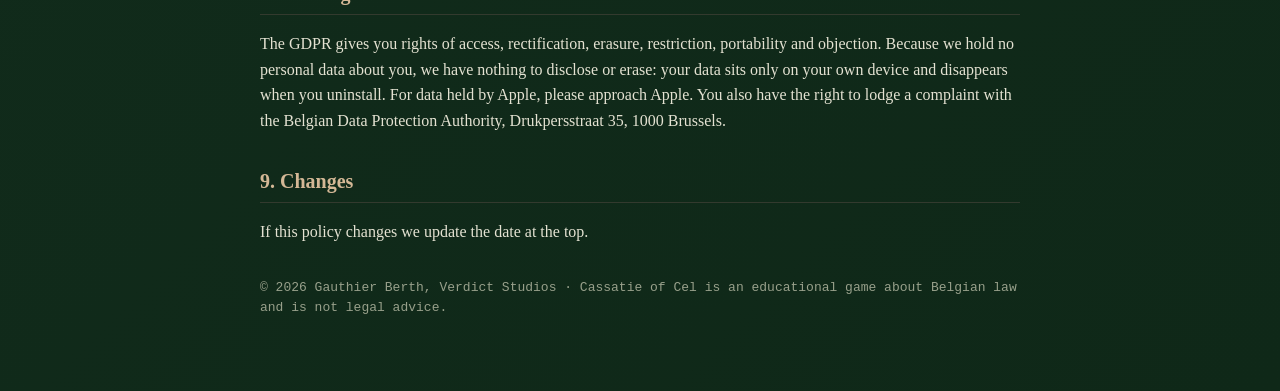
==== commit 540868af: "Cloud sync: careers may live in the player's own iCloud or Drive Phrased conditionally like the lead" ====
--- a/index.html
+++ b/index.html
@@ -93,6 +93,15 @@
   scores beheert u bij Apple zelf, via de instellingen van Game Center. De oefenrang
   (stagiair) levert geen punten op en komt nooit op een ranglijst.</p>
 
+  <h3>Uw carrière op meerdere toestellen</h3>
+  <p>Met de ranglijsten aan kan de app uw voortgang (precedentpunten, records, geziene
+  vragen) bewaren als spelgegevens in uw eigen account: uw iCloud (Apple) of de
+  app-map van uw Google Drive (Google Play Games). Die opslag is van u, niet van ons:
+  wij kunnen ze niet lezen en hebben er geen toegang toe. Verwijderen kan via de
+  instellingen van Game Center respectievelijk Play Games. Wie de ranglijsten uit
+  laat, synchroniseert niets; de carrièrecode in het spel doet hetzelfde zonder enig
+  account.</p>
+
   <h2>4. Wat wij niet doen</h2>
   <ul>
     <li>geen reclame en geen advertentie-identificatoren;</li>
@@ -180,6 +189,15 @@
   soit. Les scores déjà envoyés se gèrent chez Apple, dans les réglages de Game Center. Le
   rang d’entraînement (stagiaire) ne rapporte aucun point et n’apparaît jamais dans un
   classement.</p>
+
+  <h3>Votre carrière sur plusieurs appareils</h3>
+  <p>Avec les classements activés, l’application peut conserver votre progression
+  (points de précédent, records, questions vues) comme données de jeu dans votre propre
+  compte: votre iCloud (Apple) ou le dossier d’application de votre Google Drive
+  (Google Play Games). Ce stockage vous appartient, pas à nous: nous ne pouvons pas le
+  lire et n’y avons aucun accès. La suppression se fait dans les réglages de Game
+  Center ou de Play Games. Sans classements, rien ne se synchronise; le code de
+  carrière dans le jeu fait de même sans aucun compte.</p>
 
   <h2>4. Ce que nous ne faisons pas</h2>
   <ul>
@@ -270,6 +288,15 @@
   Center. Der Übungsrang (Referendar) bringt keine Punkte und erscheint nie in einer
   Bestenliste.</p>
 
+  <h3>Ihre Laufbahn auf mehreren Geräten</h3>
+  <p>Bei eingeschalteten Bestenlisten kann die App Ihren Fortschritt (Präzedenzpunkte,
+  Rekorde, gesehene Fragen) als Spielstand in Ihrem eigenen Konto ablegen: in Ihrer
+  iCloud (Apple) oder im App-Ordner Ihres Google Drive (Google Play Games). Dieser
+  Speicher gehört Ihnen, nicht uns: wir können ihn nicht lesen und haben keinen
+  Zugriff. Löschen können Sie ihn in den Einstellungen von Game Center bzw. Play
+  Games. Ohne Bestenlisten wird nichts synchronisiert; der Laufbahn-Code im Spiel
+  leistet dasselbe ganz ohne Konto.</p>
+
   <h2>4. Was wir nicht tun</h2>
   <ul>
     <li>keine Werbung und keine Werbe-IDs;</li>
@@ -354,6 +381,14 @@
   submitted are managed with Apple, in your Game Center settings. The practice rank
   (Trainee) earns no points and never reaches a leaderboard.</p>
 
+  <h3>Your career on more than one device</h3>
+  <p>With leaderboards on, the app can keep your progress (precedent points, records,
+  questions seen) as game data in your own account: your iCloud (Apple) or your Google
+  Drive's app folder (Google Play Games). That storage is yours, not ours: we cannot
+  read it and have no access to it. Delete it in your Game Center or Play Games
+  settings. With leaderboards off nothing syncs; the career code inside the game does
+  the same job with no account at all.</p>
+
   <h2>4. What we do not do</h2>
   <ul>
     <li>no advertising and no advertising identifiers;</li>
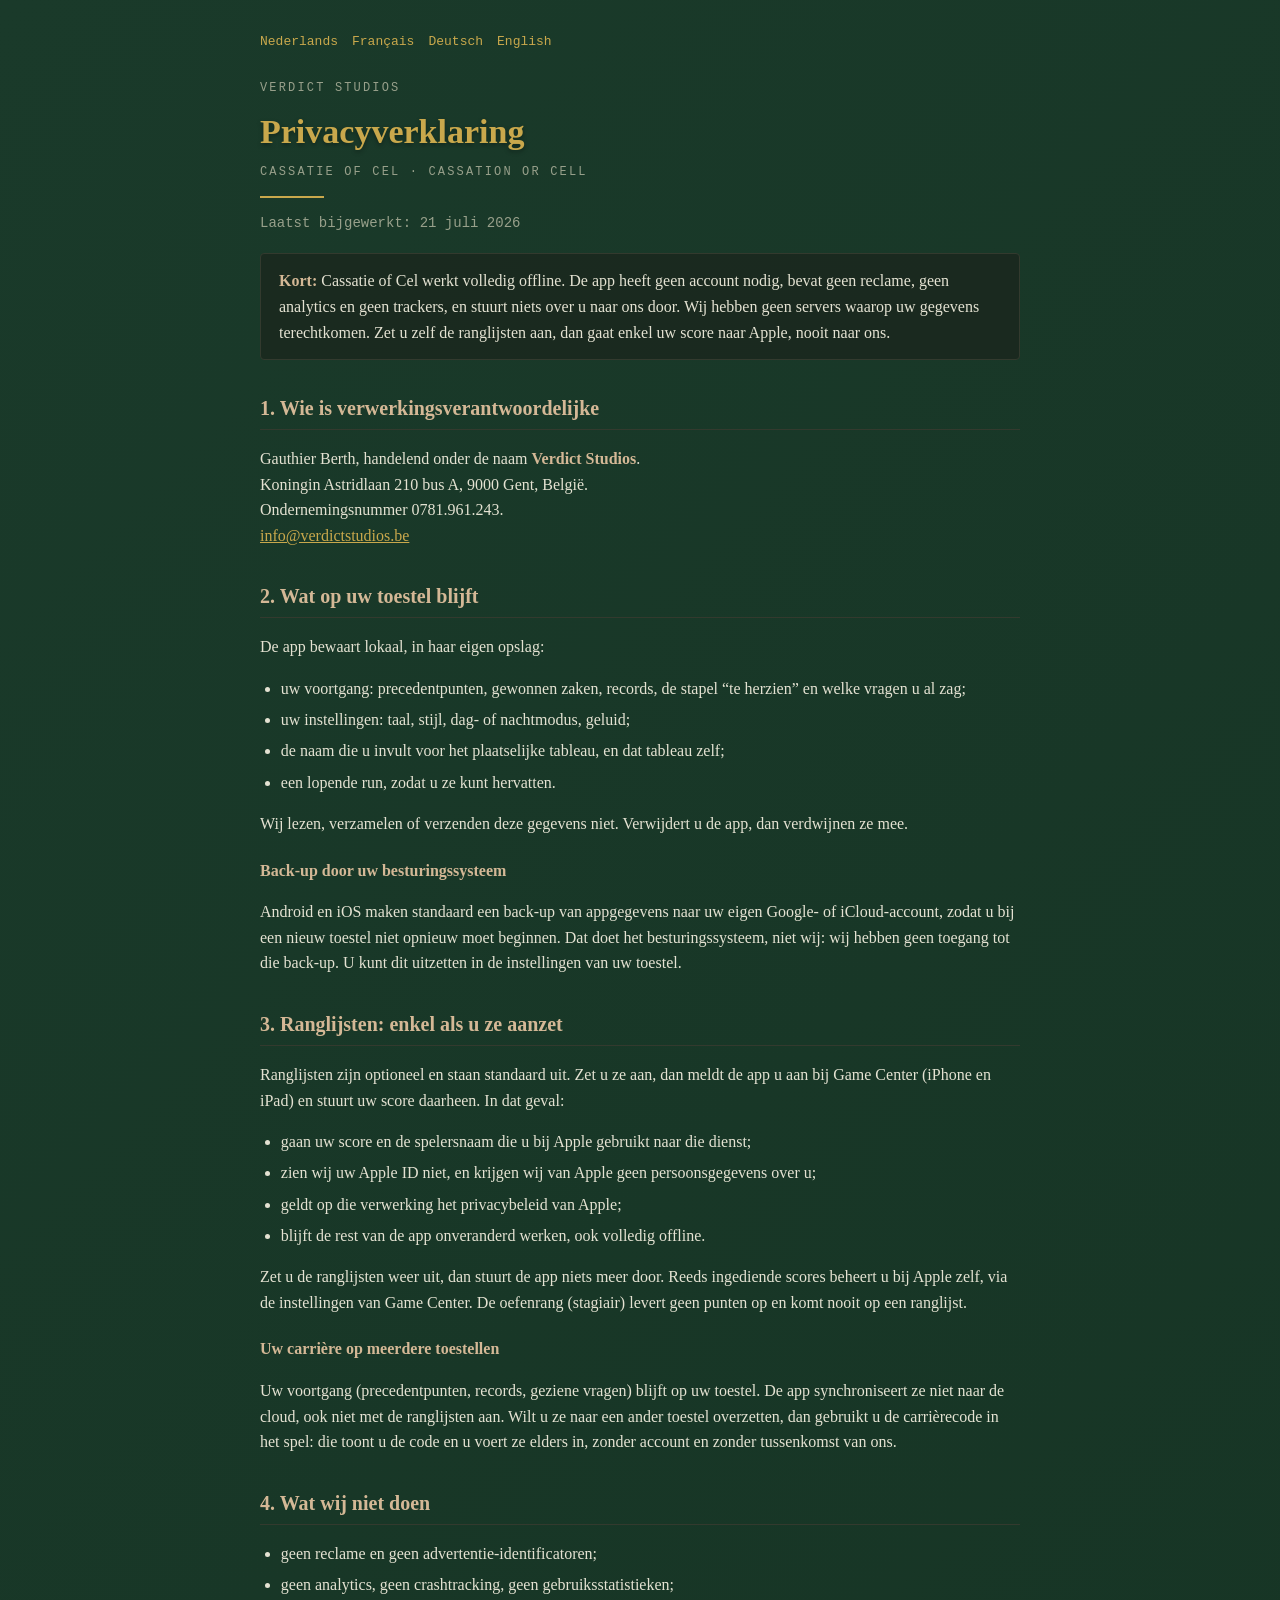
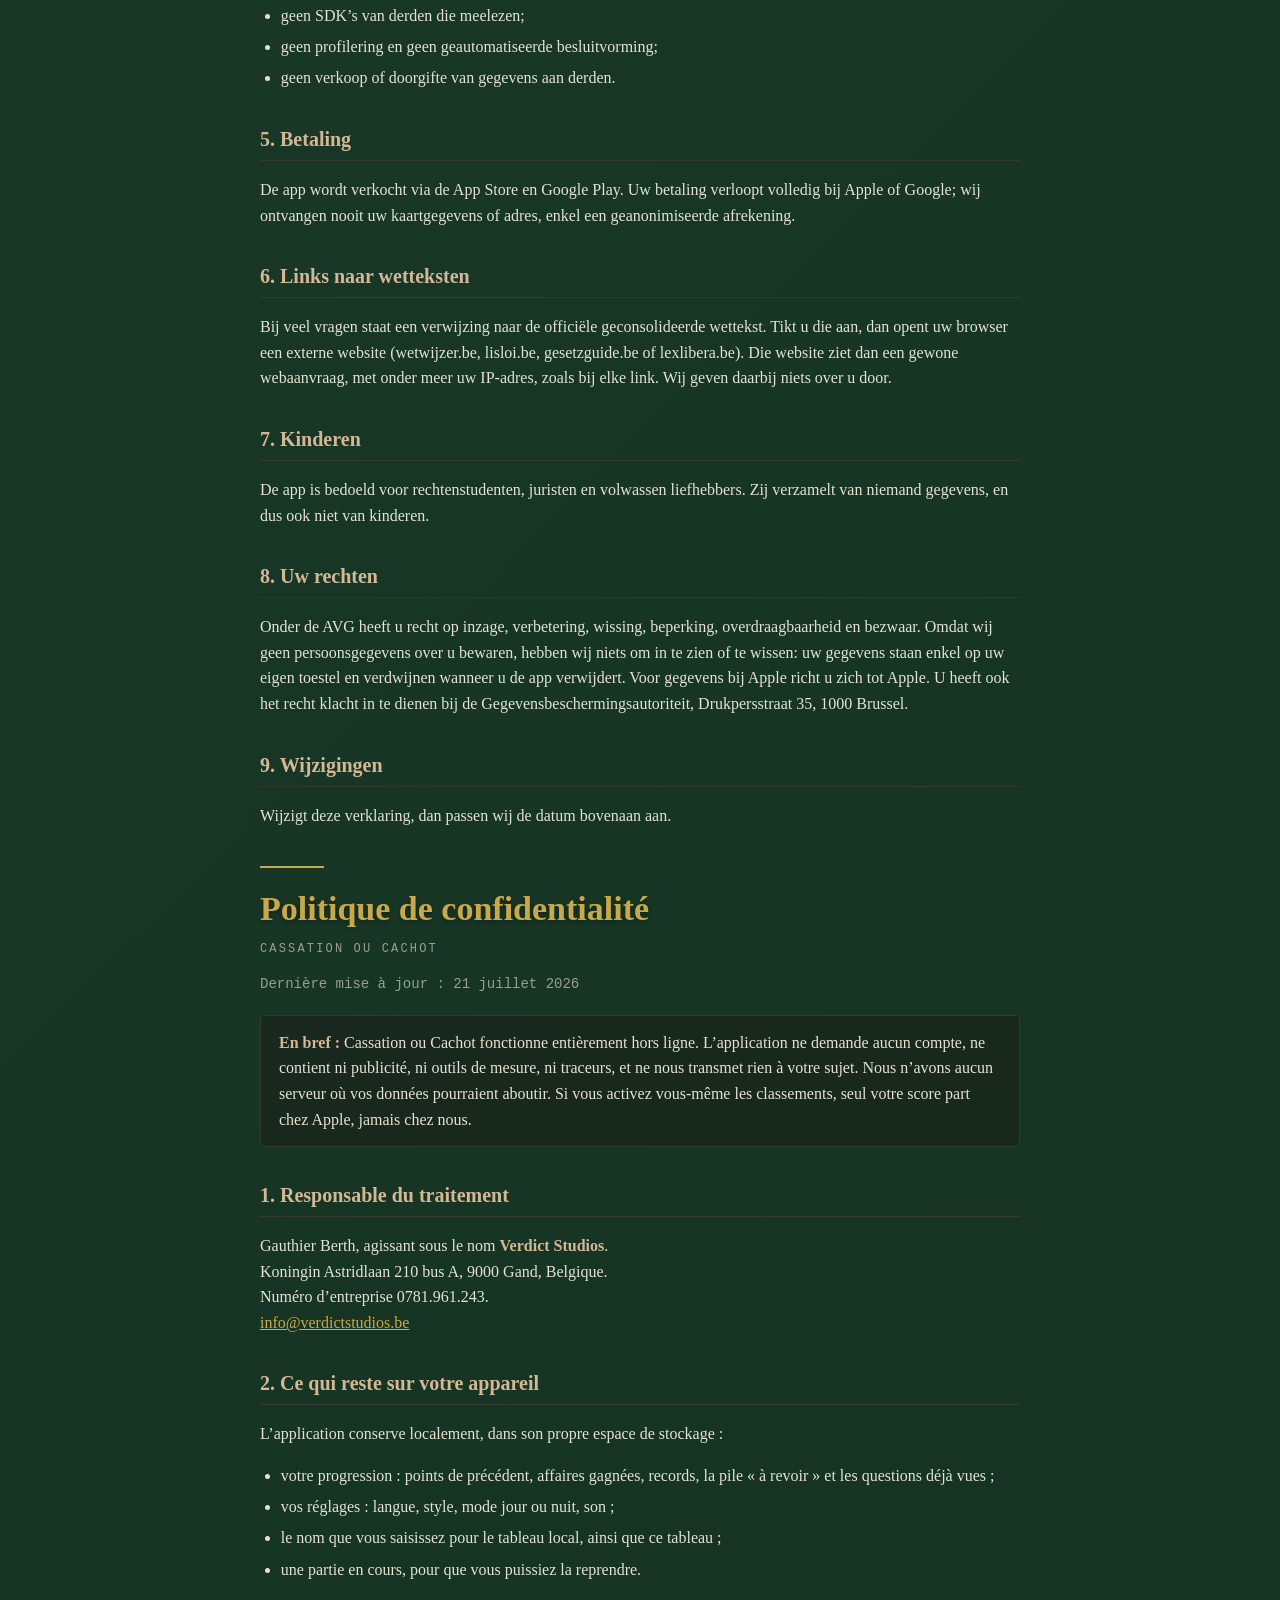
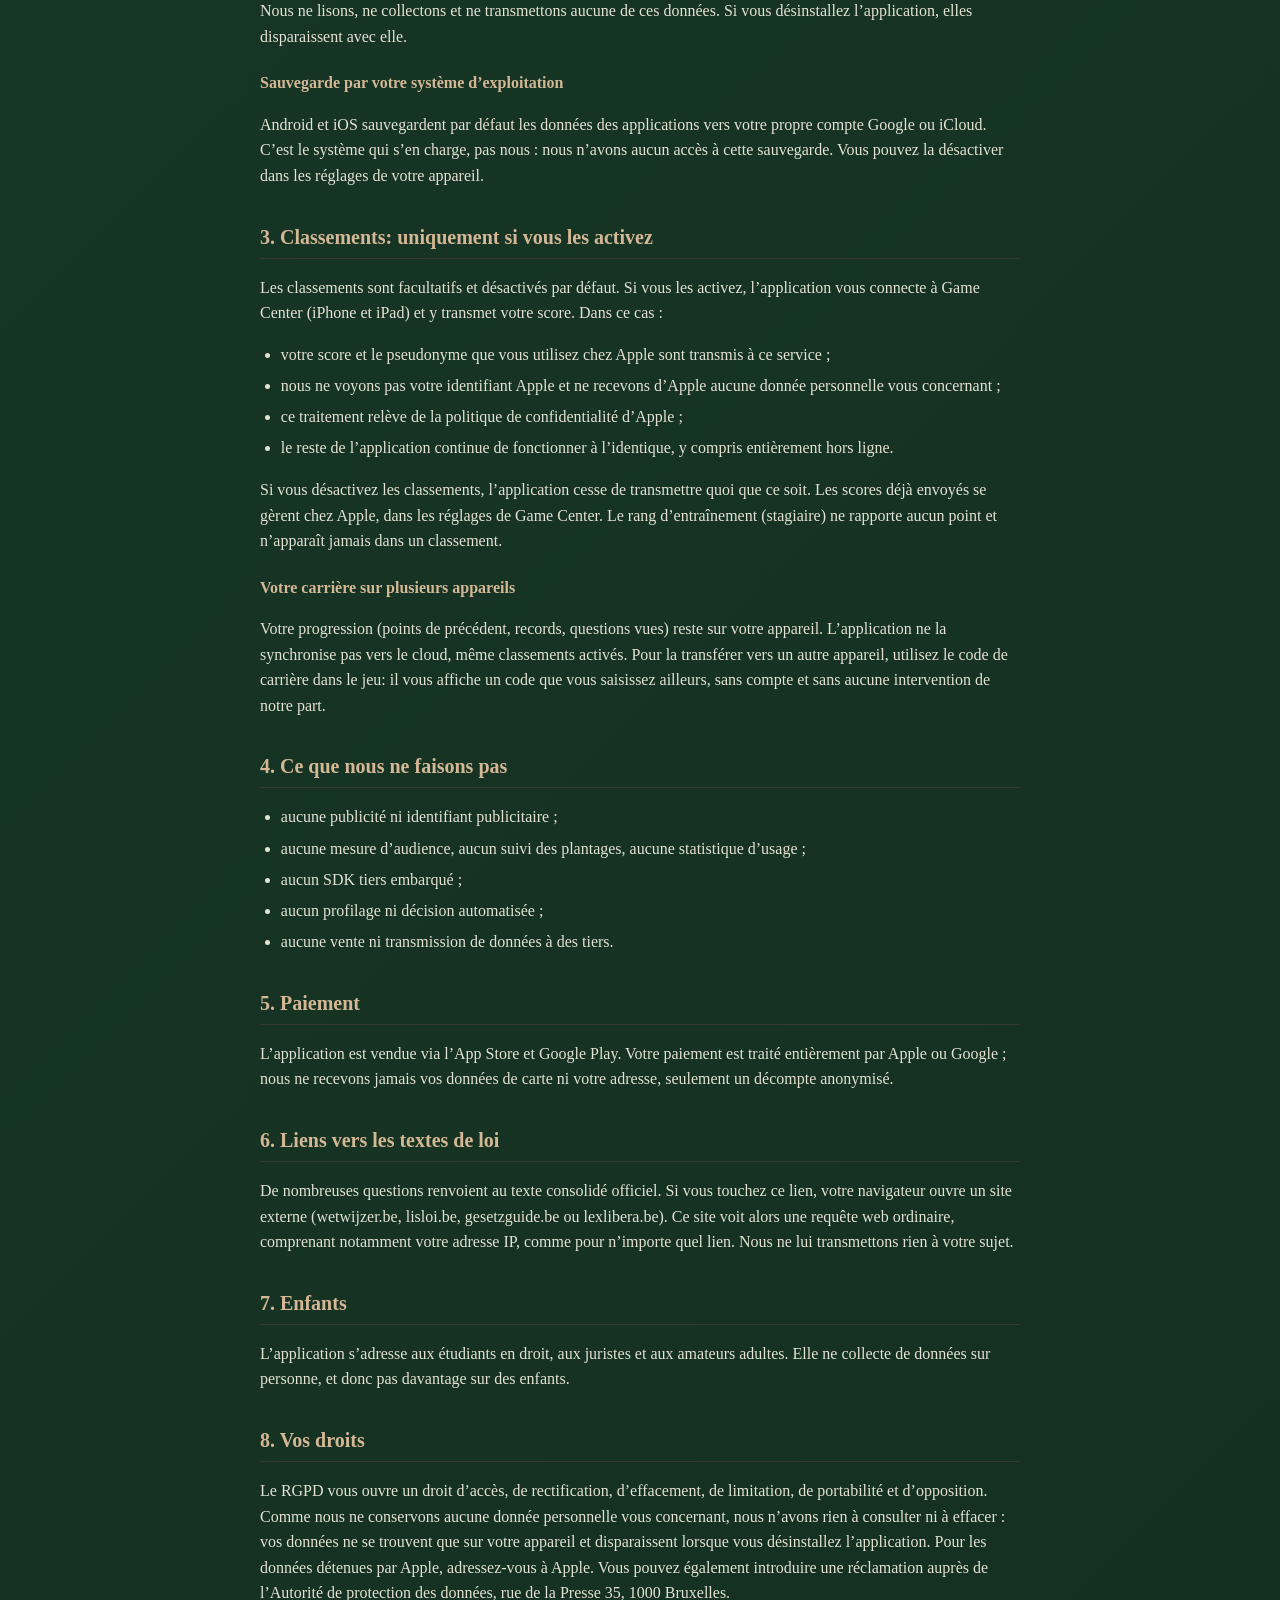
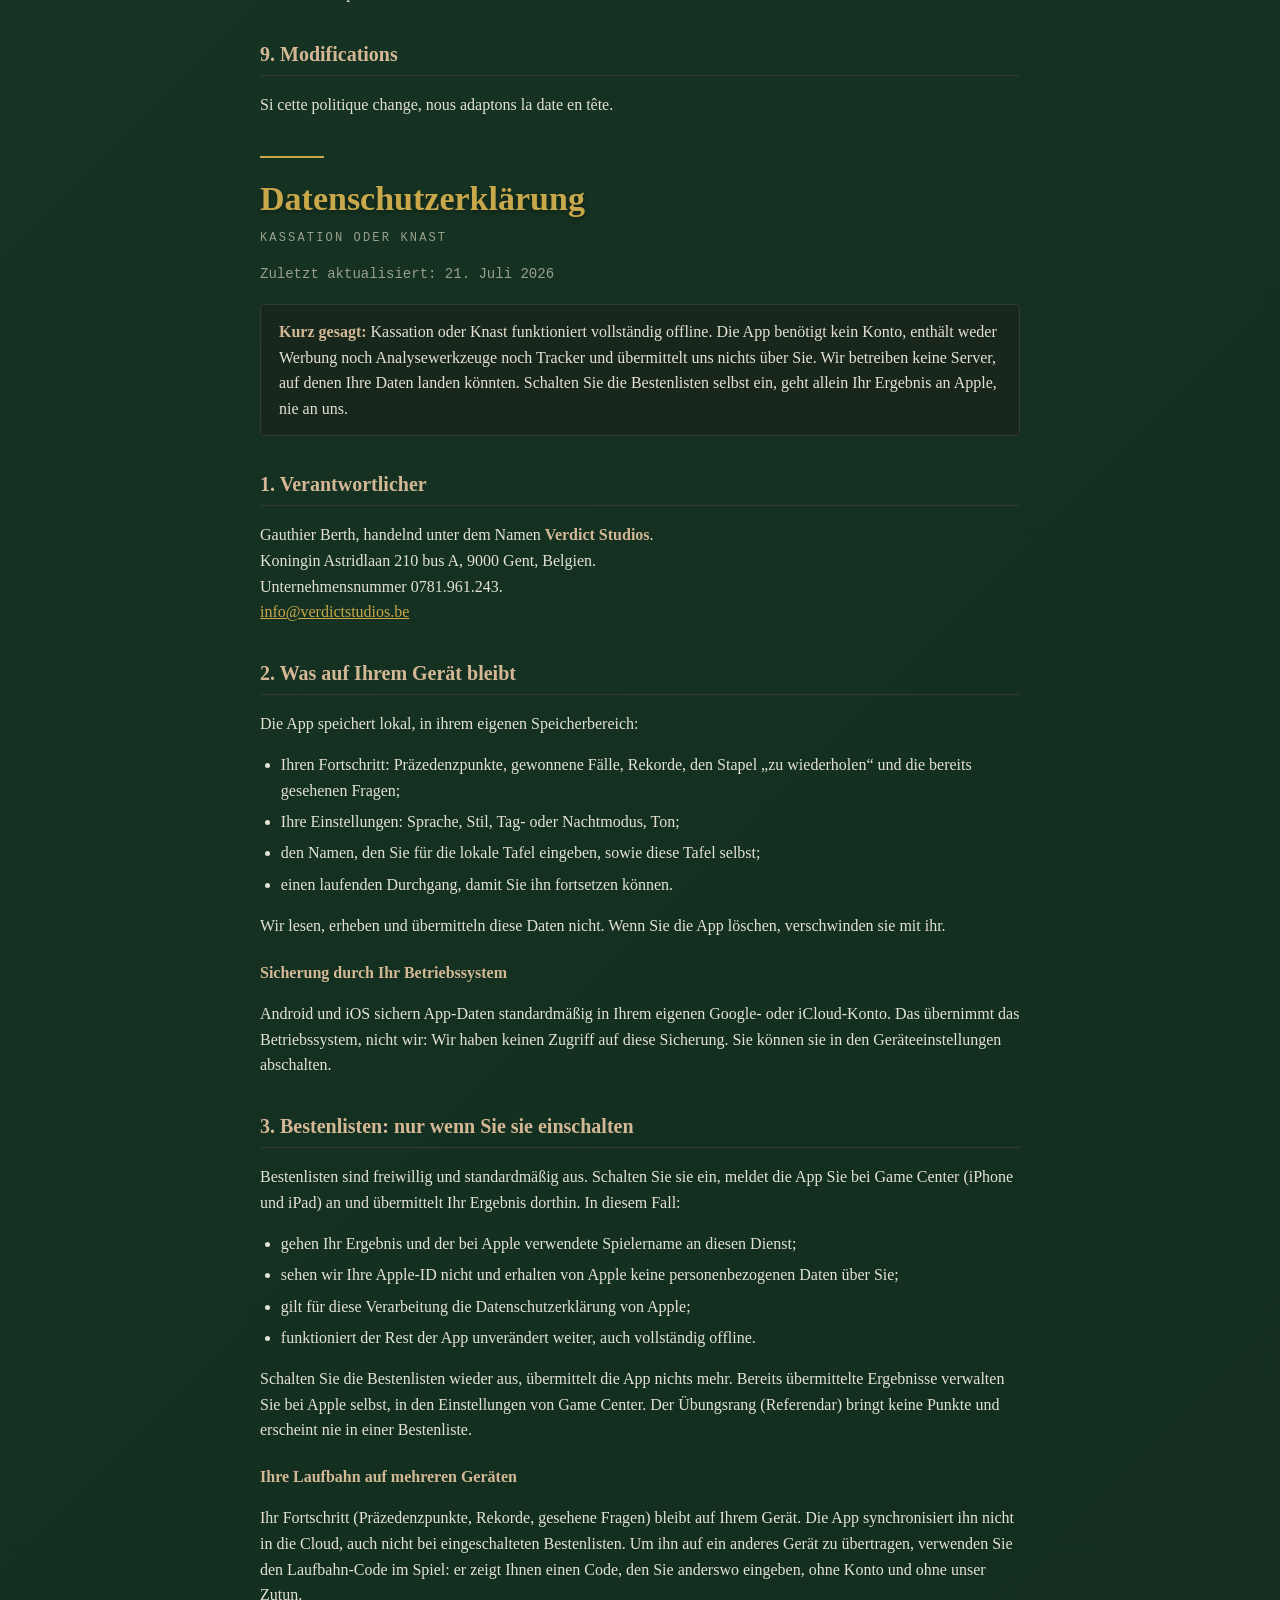
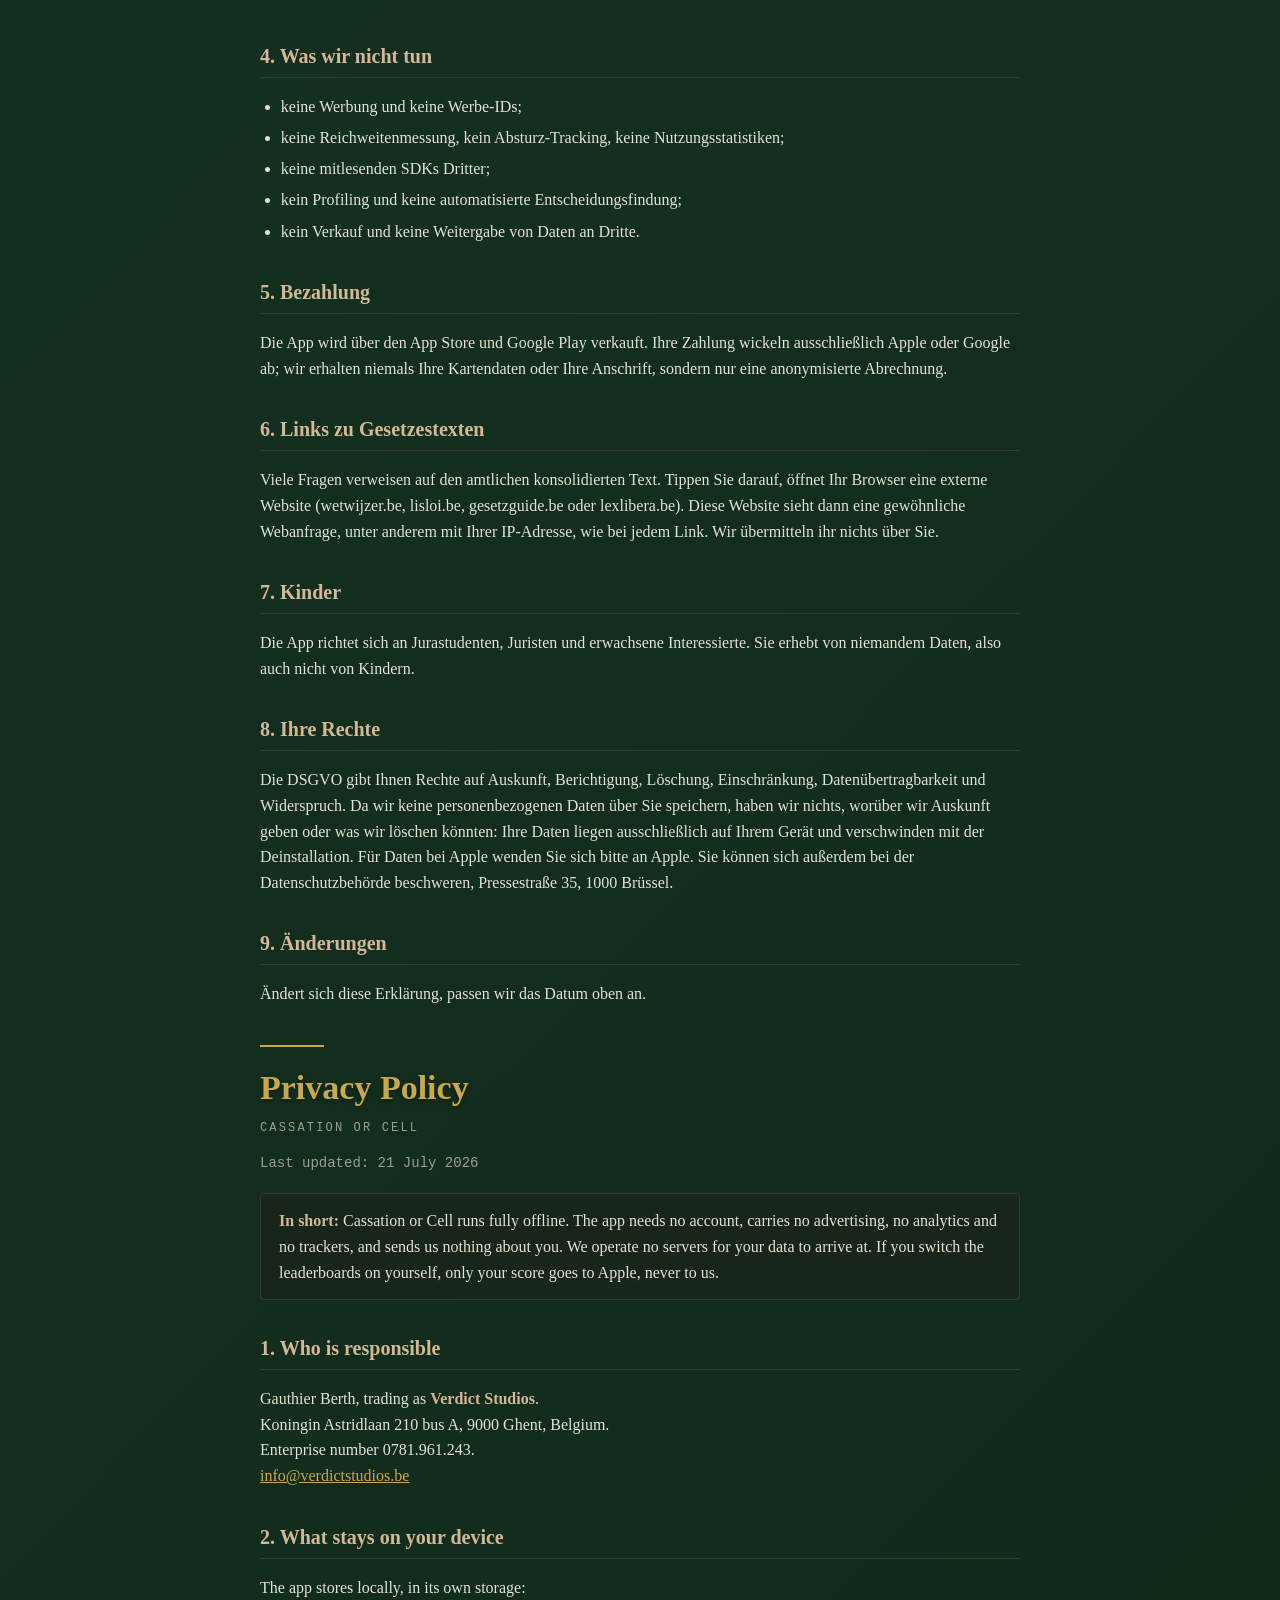
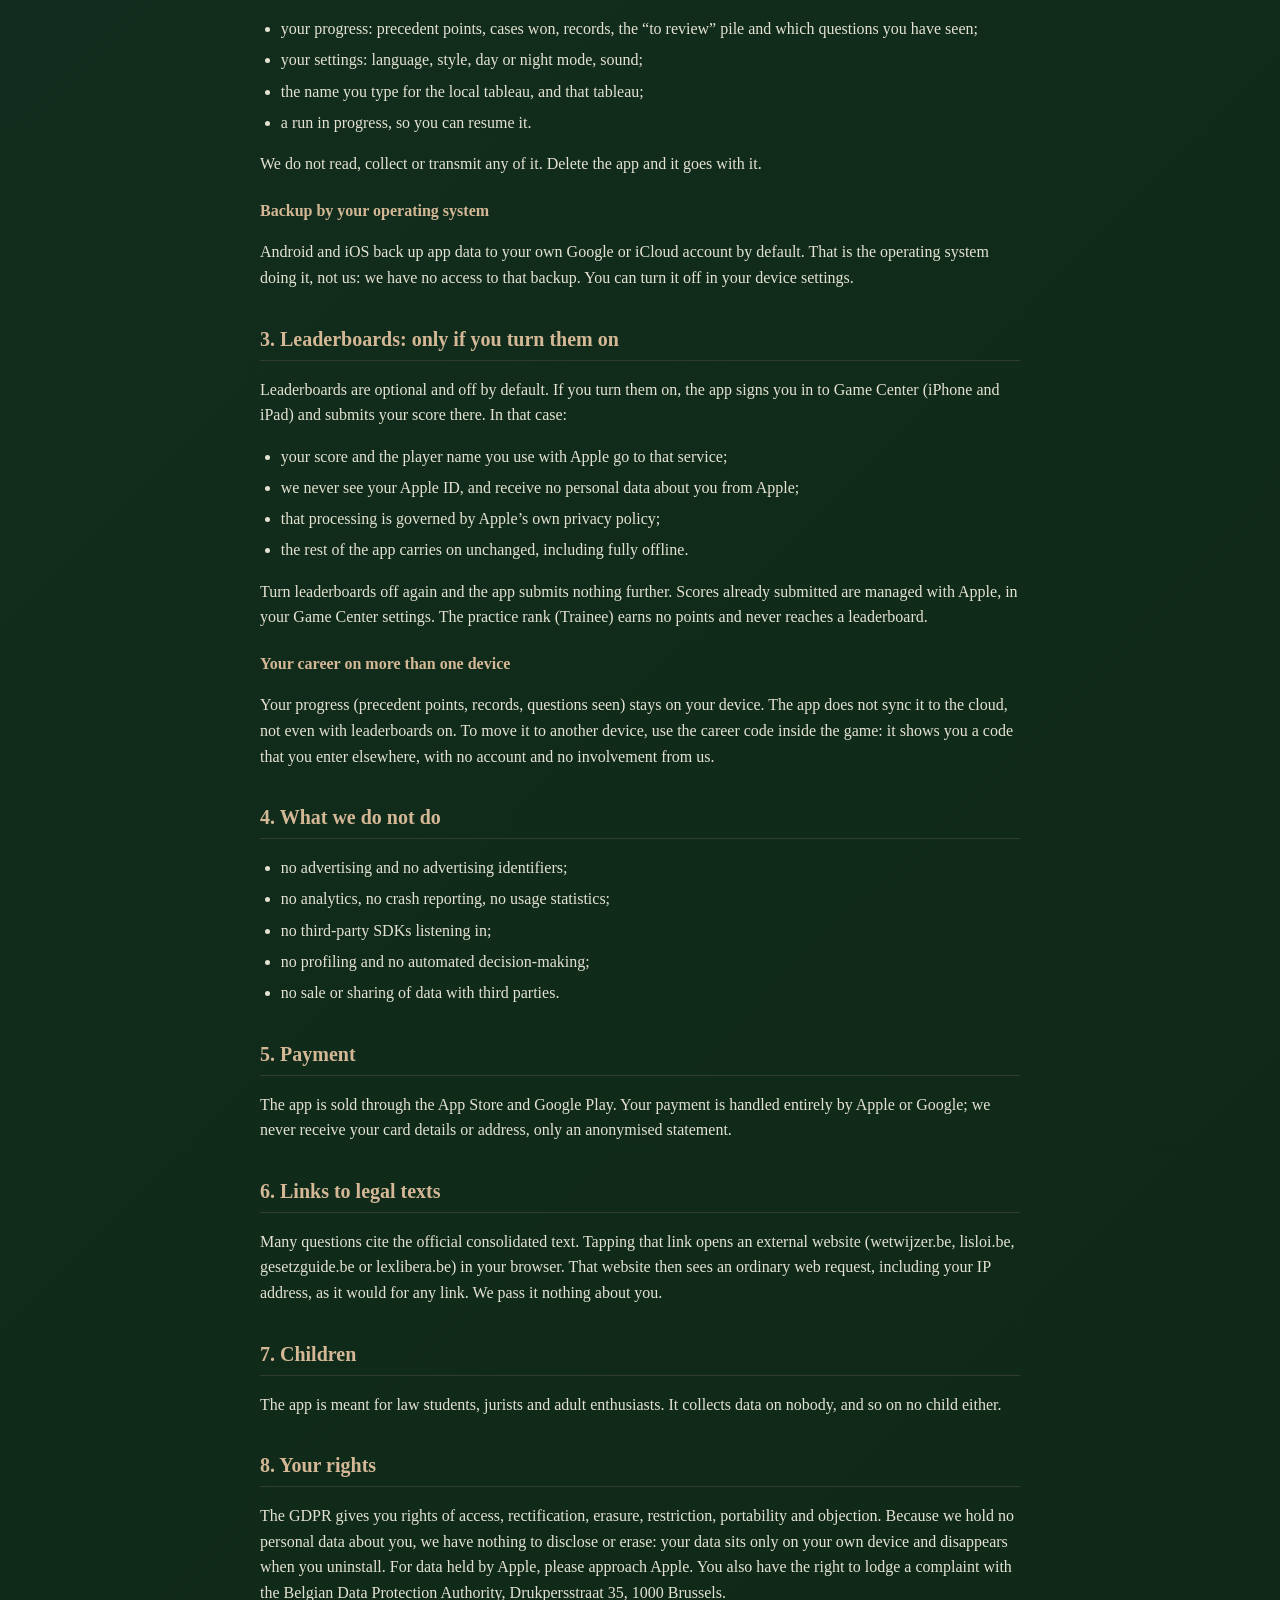
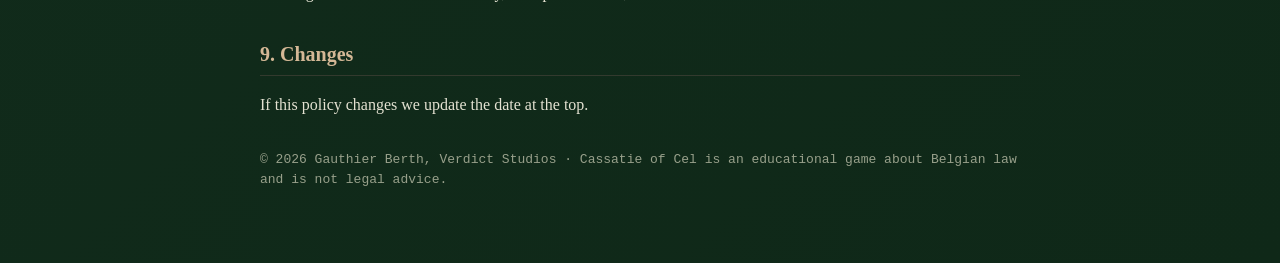
==== commit bbc5aa2d: "Say what the app does: the career stays on the device Cloud sync is built and gated off. Verified in" ====
--- a/index.html
+++ b/index.html
@@ -94,13 +94,11 @@
   (stagiair) levert geen punten op en komt nooit op een ranglijst.</p>
 
   <h3>Uw carrière op meerdere toestellen</h3>
-  <p>Met de ranglijsten aan kan de app uw voortgang (precedentpunten, records, geziene
-  vragen) bewaren als spelgegevens in uw eigen account: uw iCloud (Apple) of de
-  app-map van uw Google Drive (Google Play Games). Die opslag is van u, niet van ons:
-  wij kunnen ze niet lezen en hebben er geen toegang toe. Verwijderen kan via de
-  instellingen van Game Center respectievelijk Play Games. Wie de ranglijsten uit
-  laat, synchroniseert niets; de carrièrecode in het spel doet hetzelfde zonder enig
-  account.</p>
+  <p>Uw voortgang (precedentpunten, records, geziene vragen) blijft op uw toestel. De
+  app synchroniseert ze niet naar de cloud, ook niet met de ranglijsten aan. Wilt u ze
+  naar een ander toestel overzetten, dan gebruikt u de carrièrecode in het spel: die
+  toont u de code en u voert ze elders in, zonder account en zonder tussenkomst van
+  ons.</p>
 
   <h2>4. Wat wij niet doen</h2>
   <ul>
@@ -191,13 +189,11 @@
   classement.</p>
 
   <h3>Votre carrière sur plusieurs appareils</h3>
-  <p>Avec les classements activés, l’application peut conserver votre progression
-  (points de précédent, records, questions vues) comme données de jeu dans votre propre
-  compte: votre iCloud (Apple) ou le dossier d’application de votre Google Drive
-  (Google Play Games). Ce stockage vous appartient, pas à nous: nous ne pouvons pas le
-  lire et n’y avons aucun accès. La suppression se fait dans les réglages de Game
-  Center ou de Play Games. Sans classements, rien ne se synchronise; le code de
-  carrière dans le jeu fait de même sans aucun compte.</p>
+  <p>Votre progression (points de précédent, records, questions vues) reste sur votre
+  appareil. L’application ne la synchronise pas vers le cloud, même classements
+  activés. Pour la transférer vers un autre appareil, utilisez le code de carrière dans
+  le jeu: il vous affiche un code que vous saisissez ailleurs, sans compte et sans
+  aucune intervention de notre part.</p>
 
   <h2>4. Ce que nous ne faisons pas</h2>
   <ul>
@@ -289,13 +285,11 @@
   Bestenliste.</p>
 
   <h3>Ihre Laufbahn auf mehreren Geräten</h3>
-  <p>Bei eingeschalteten Bestenlisten kann die App Ihren Fortschritt (Präzedenzpunkte,
-  Rekorde, gesehene Fragen) als Spielstand in Ihrem eigenen Konto ablegen: in Ihrer
-  iCloud (Apple) oder im App-Ordner Ihres Google Drive (Google Play Games). Dieser
-  Speicher gehört Ihnen, nicht uns: wir können ihn nicht lesen und haben keinen
-  Zugriff. Löschen können Sie ihn in den Einstellungen von Game Center bzw. Play
-  Games. Ohne Bestenlisten wird nichts synchronisiert; der Laufbahn-Code im Spiel
-  leistet dasselbe ganz ohne Konto.</p>
+  <p>Ihr Fortschritt (Präzedenzpunkte, Rekorde, gesehene Fragen) bleibt auf Ihrem Gerät.
+  Die App synchronisiert ihn nicht in die Cloud, auch nicht bei eingeschalteten
+  Bestenlisten. Um ihn auf ein anderes Gerät zu übertragen, verwenden Sie den
+  Laufbahn-Code im Spiel: er zeigt Ihnen einen Code, den Sie anderswo eingeben, ohne
+  Konto und ohne unser Zutun.</p>
 
   <h2>4. Was wir nicht tun</h2>
   <ul>
@@ -382,12 +376,10 @@
   (Trainee) earns no points and never reaches a leaderboard.</p>
 
   <h3>Your career on more than one device</h3>
-  <p>With leaderboards on, the app can keep your progress (precedent points, records,
-  questions seen) as game data in your own account: your iCloud (Apple) or your Google
-  Drive's app folder (Google Play Games). That storage is yours, not ours: we cannot
-  read it and have no access to it. Delete it in your Game Center or Play Games
-  settings. With leaderboards off nothing syncs; the career code inside the game does
-  the same job with no account at all.</p>
+  <p>Your progress (precedent points, records, questions seen) stays on your device. The
+  app does not sync it to the cloud, not even with leaderboards on. To move it to
+  another device, use the career code inside the game: it shows you a code that you
+  enter elsewhere, with no account and no involvement from us.</p>
 
   <h2>4. What we do not do</h2>
   <ul>
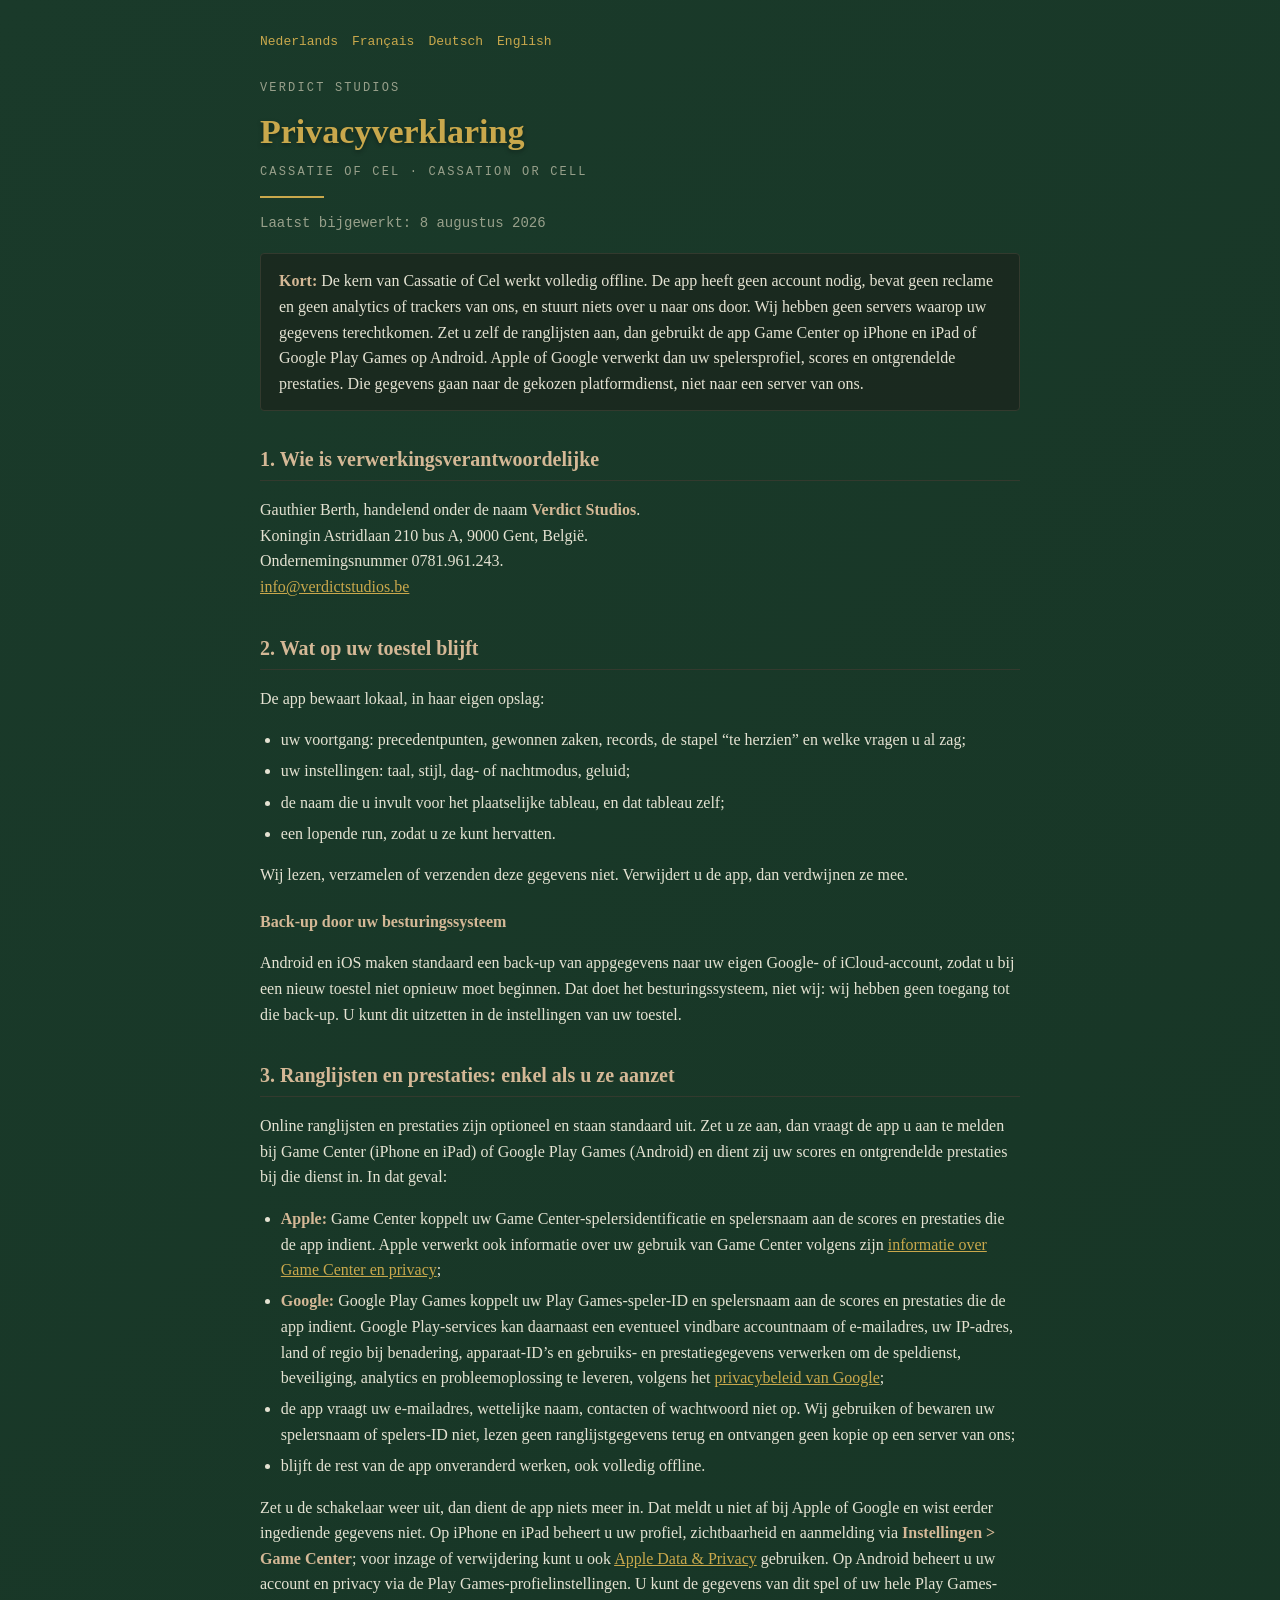
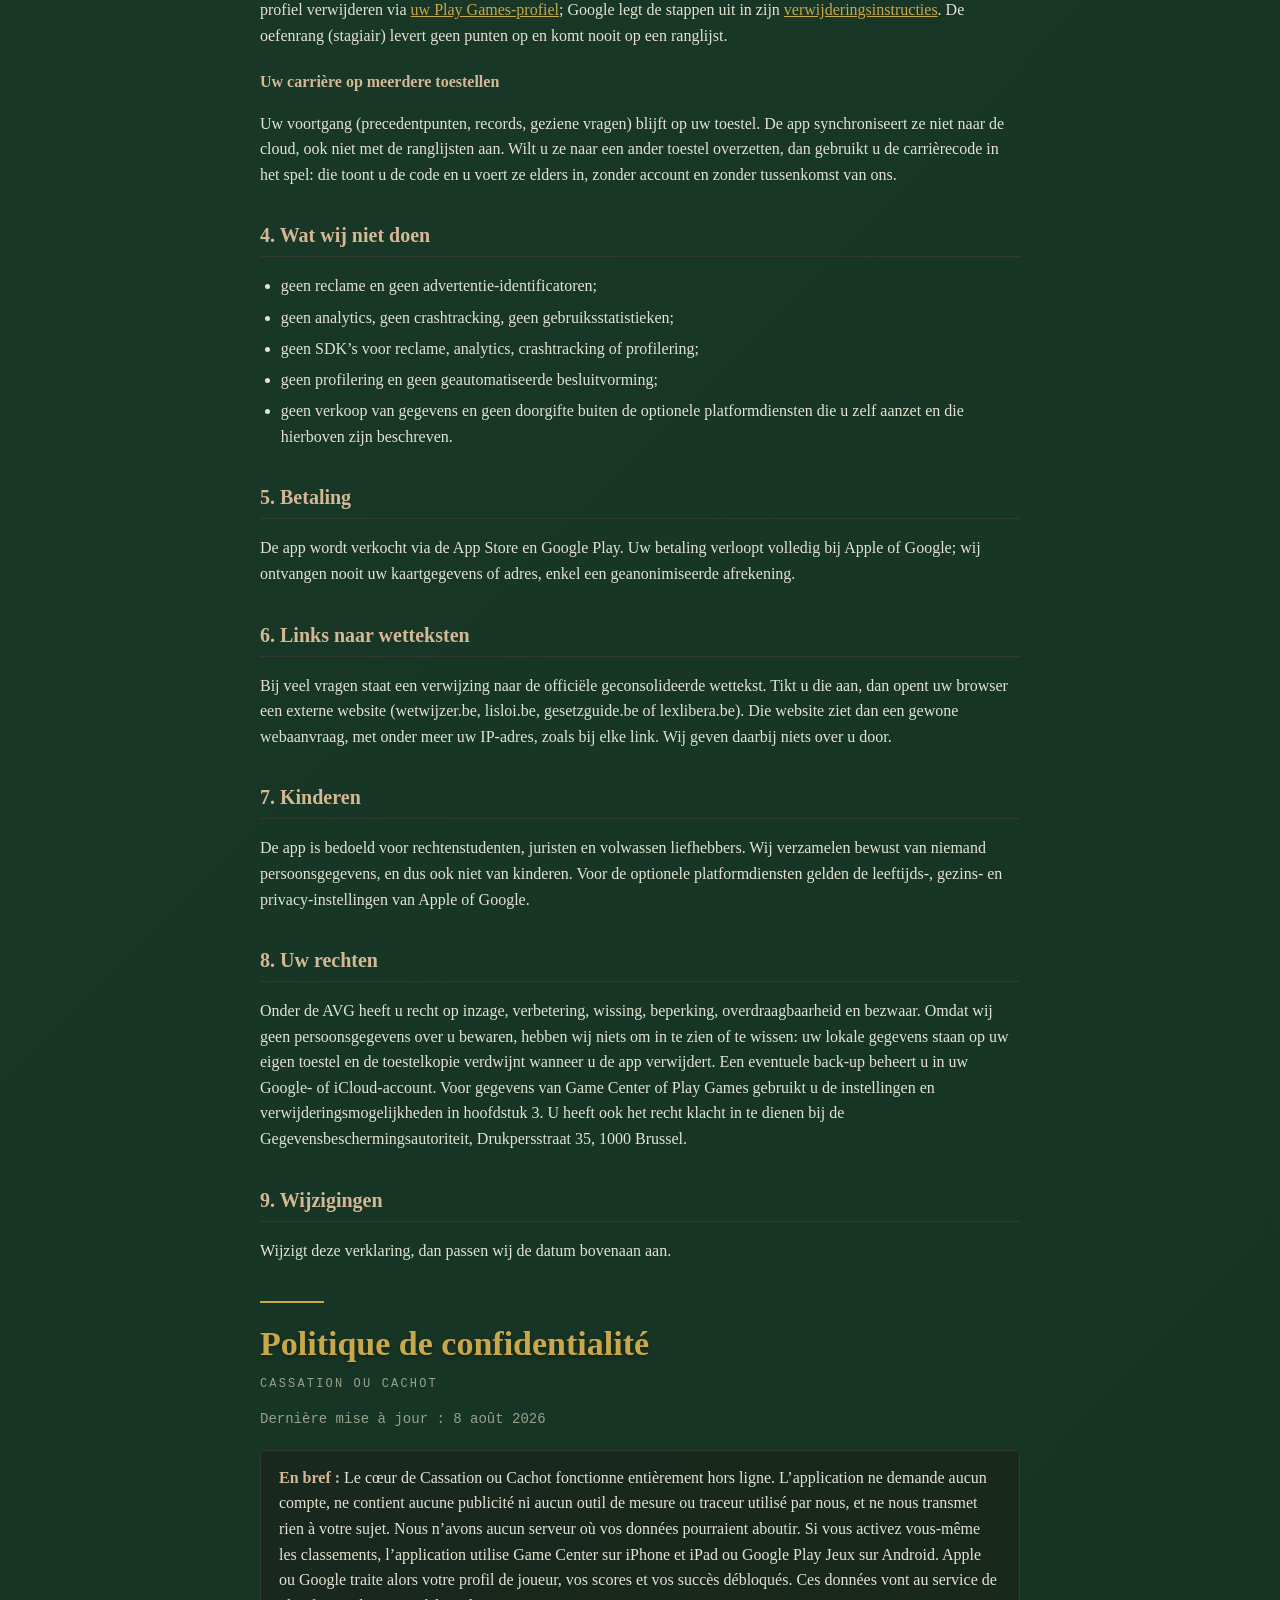
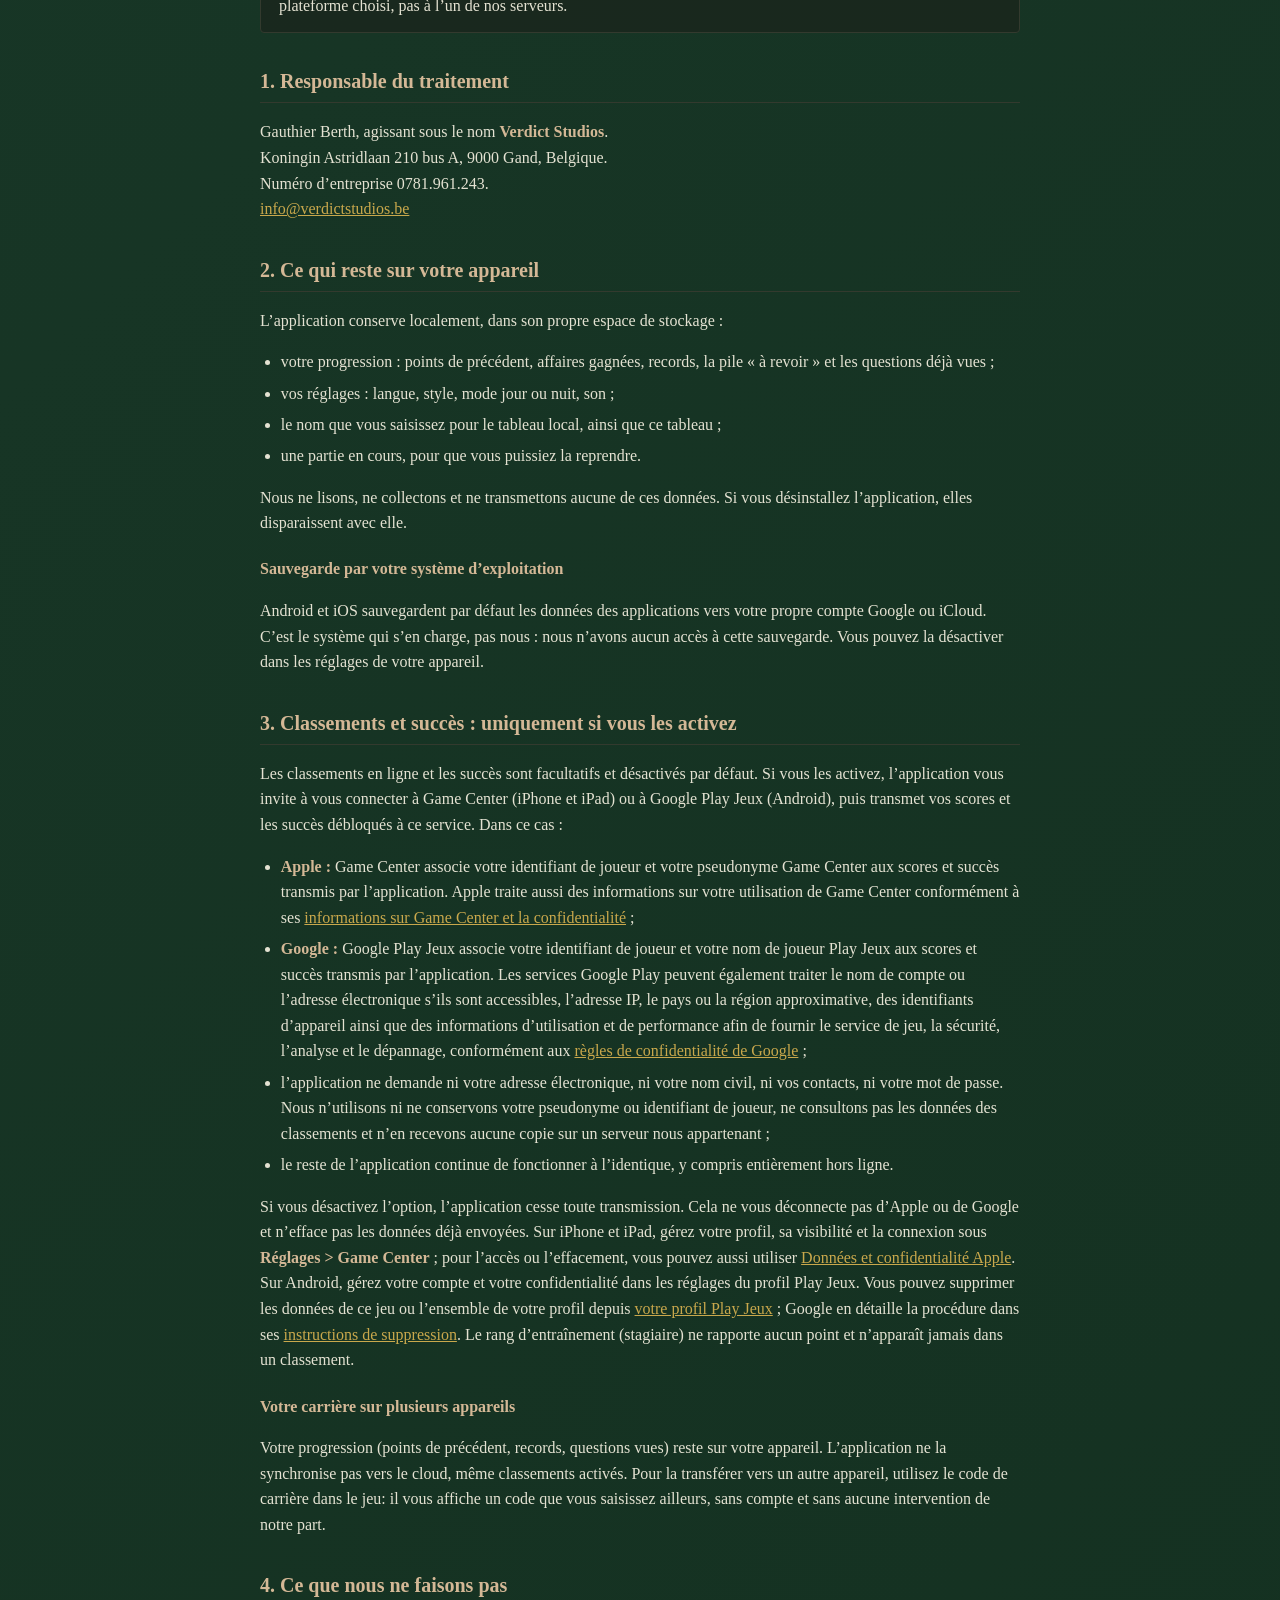
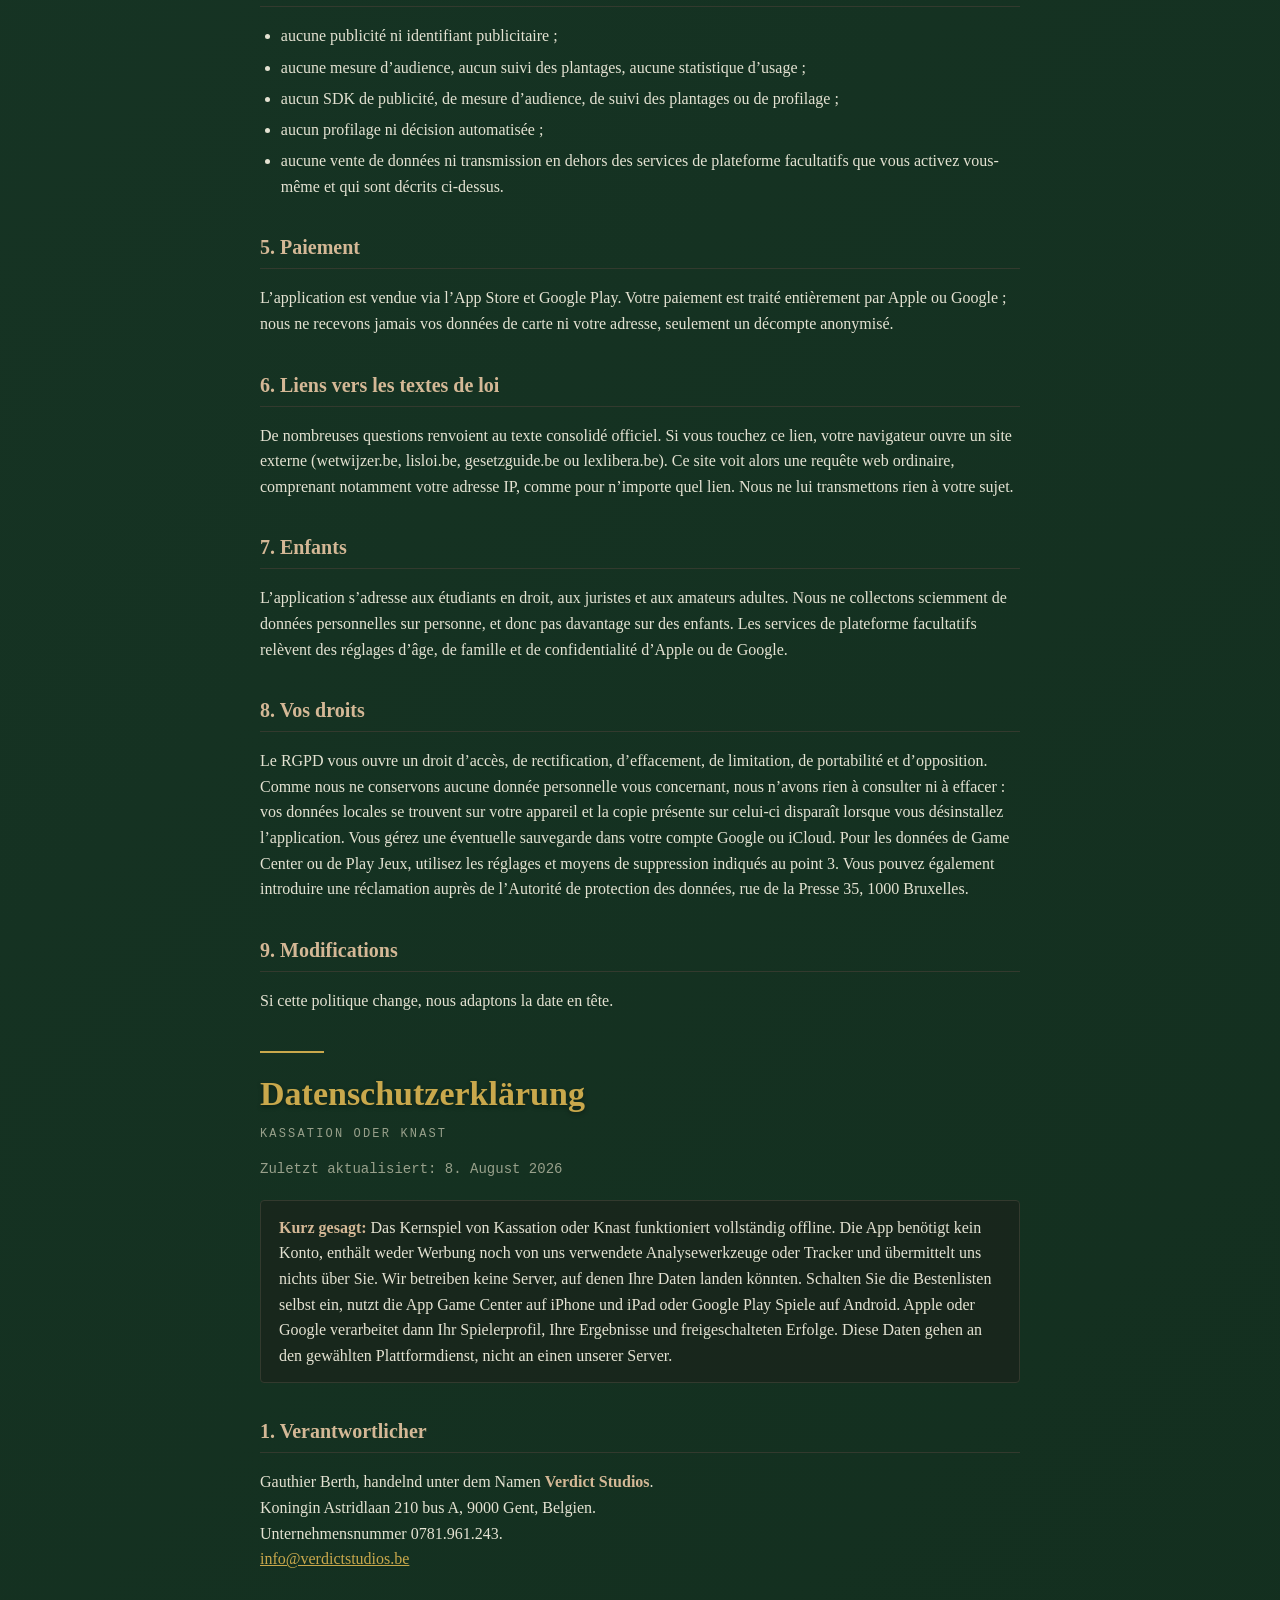
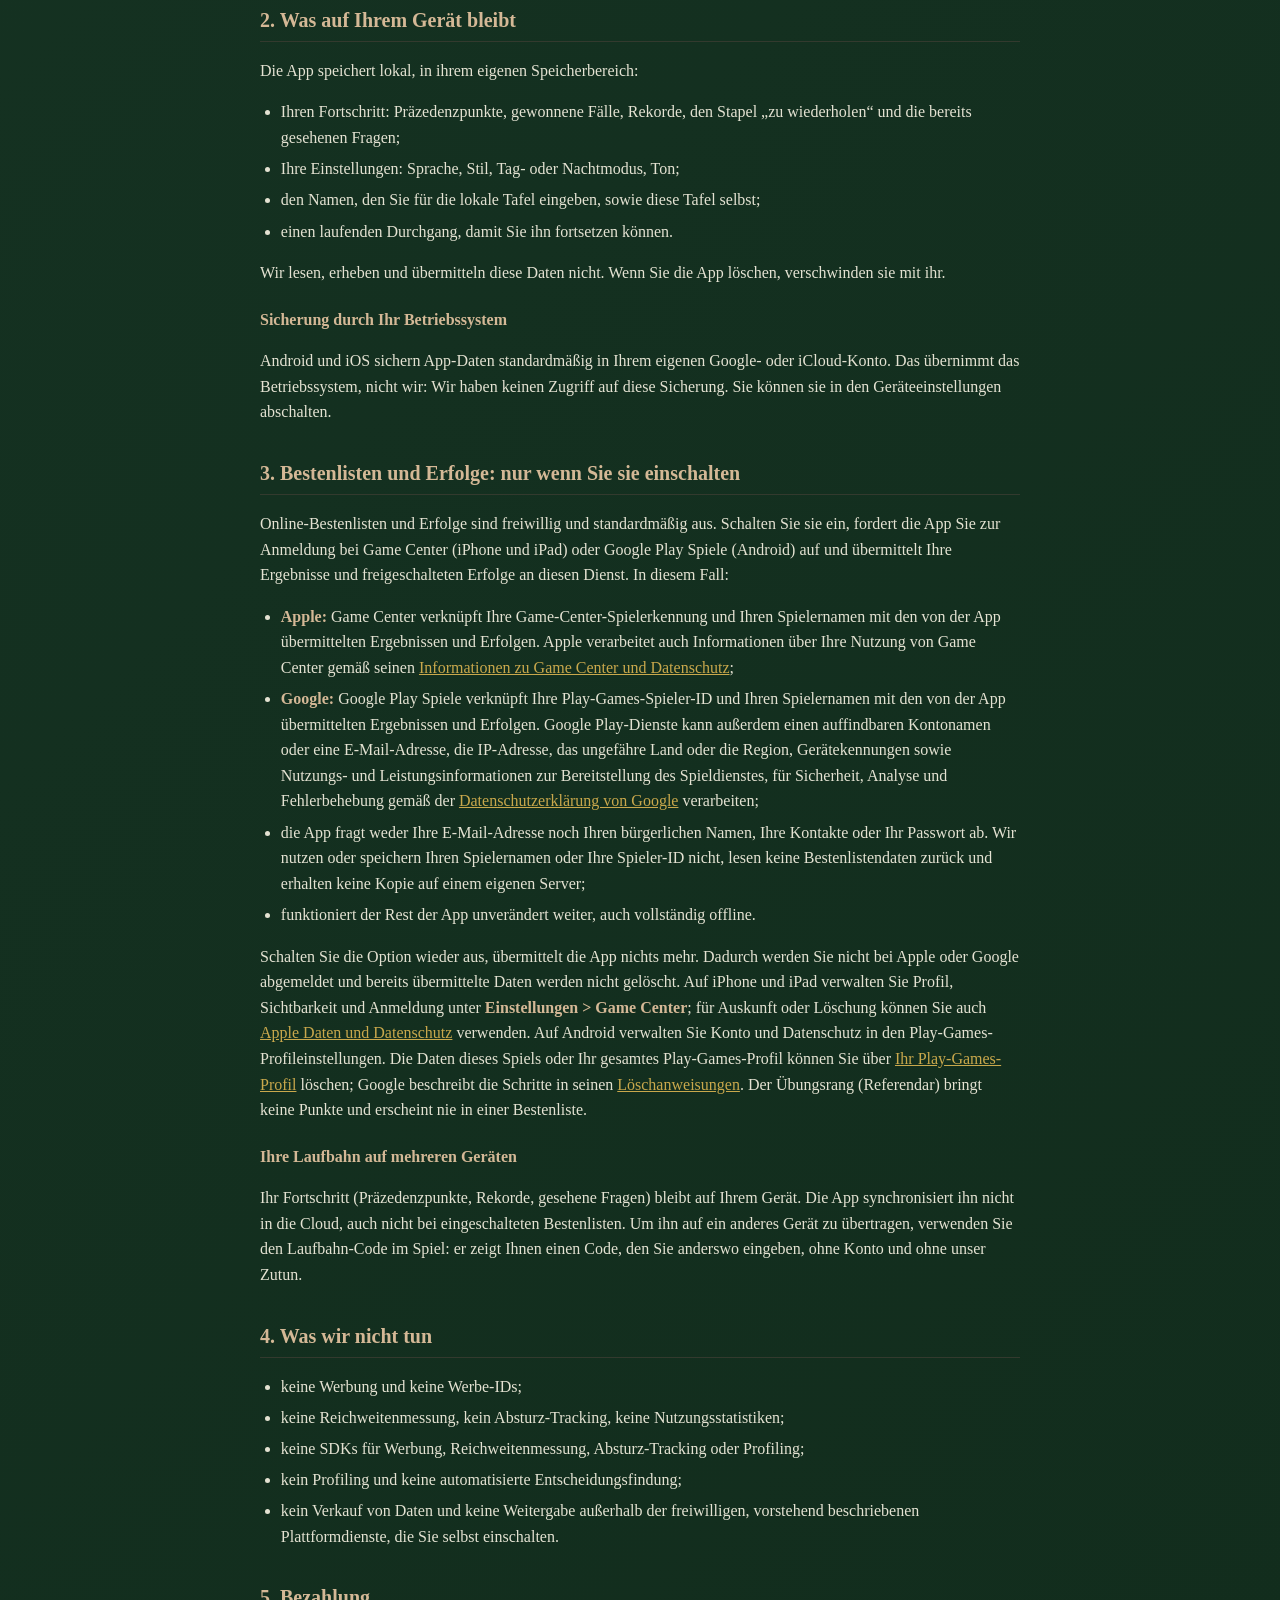
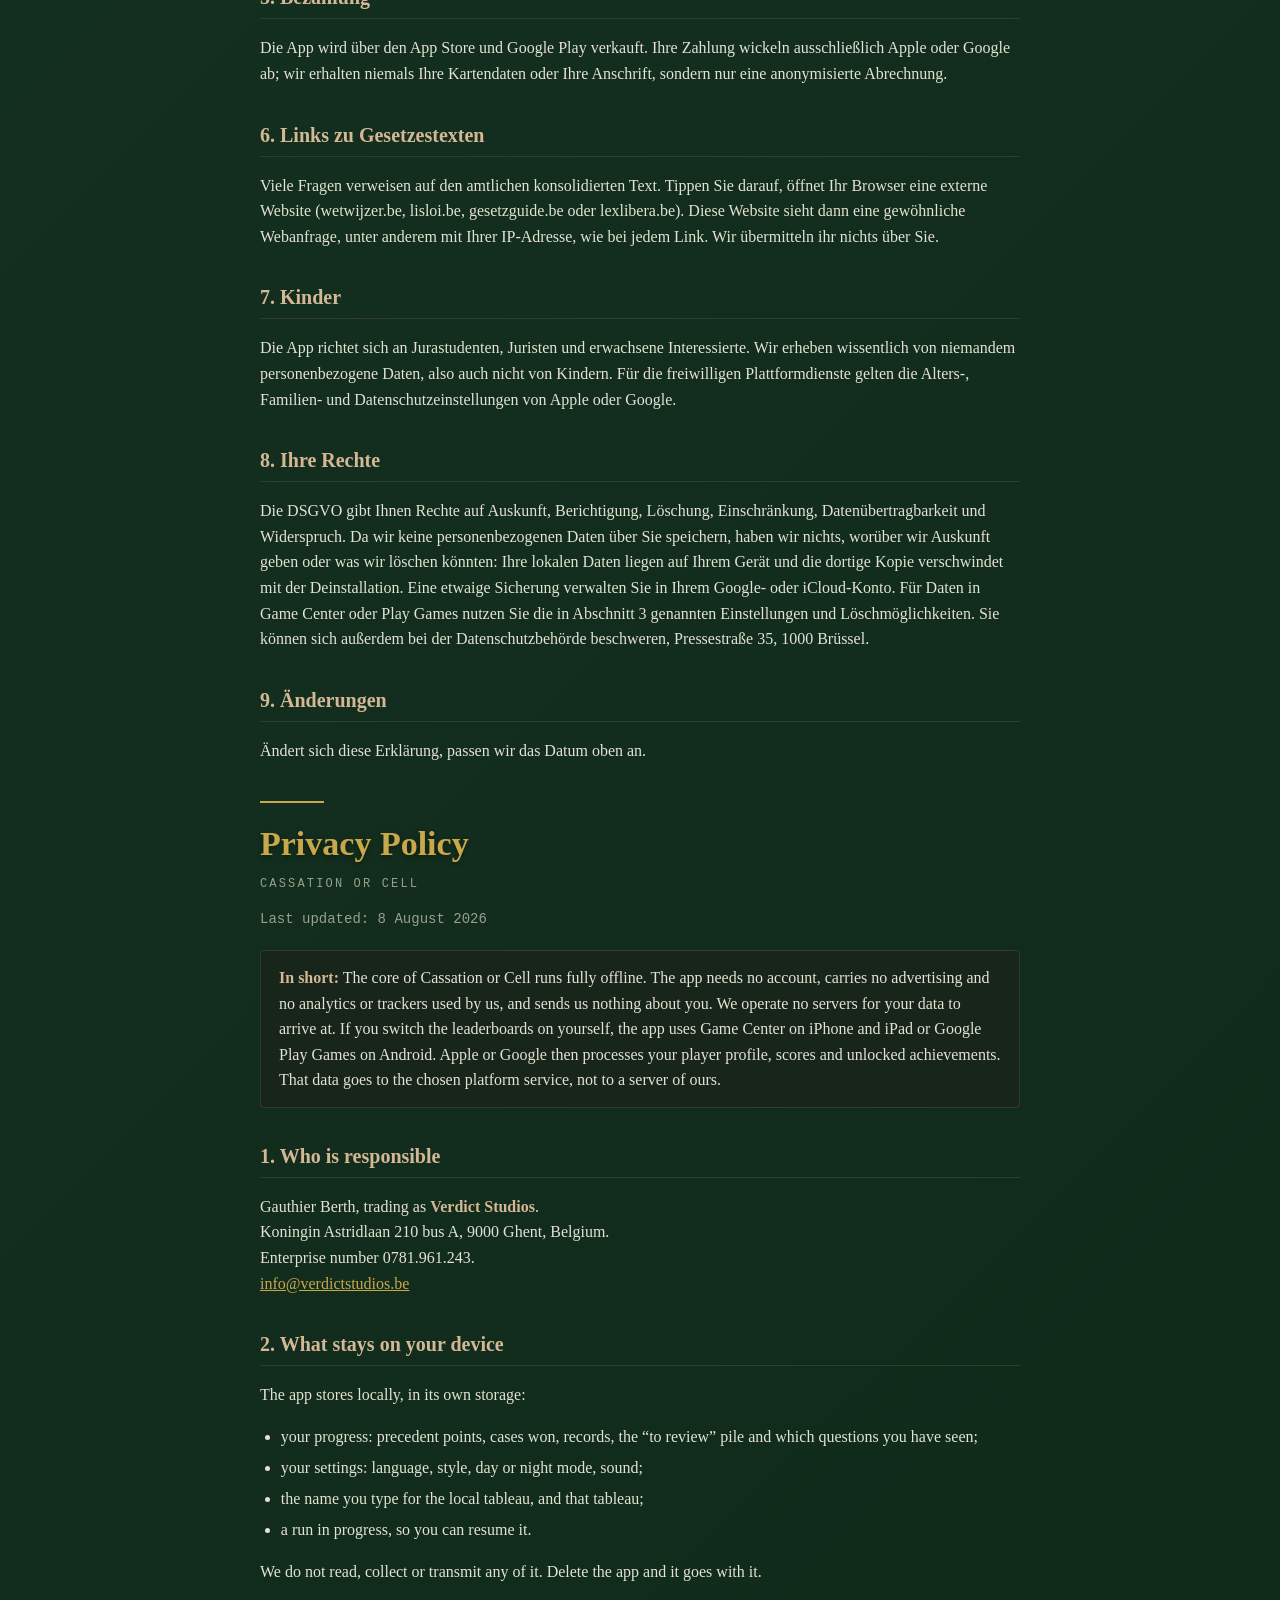
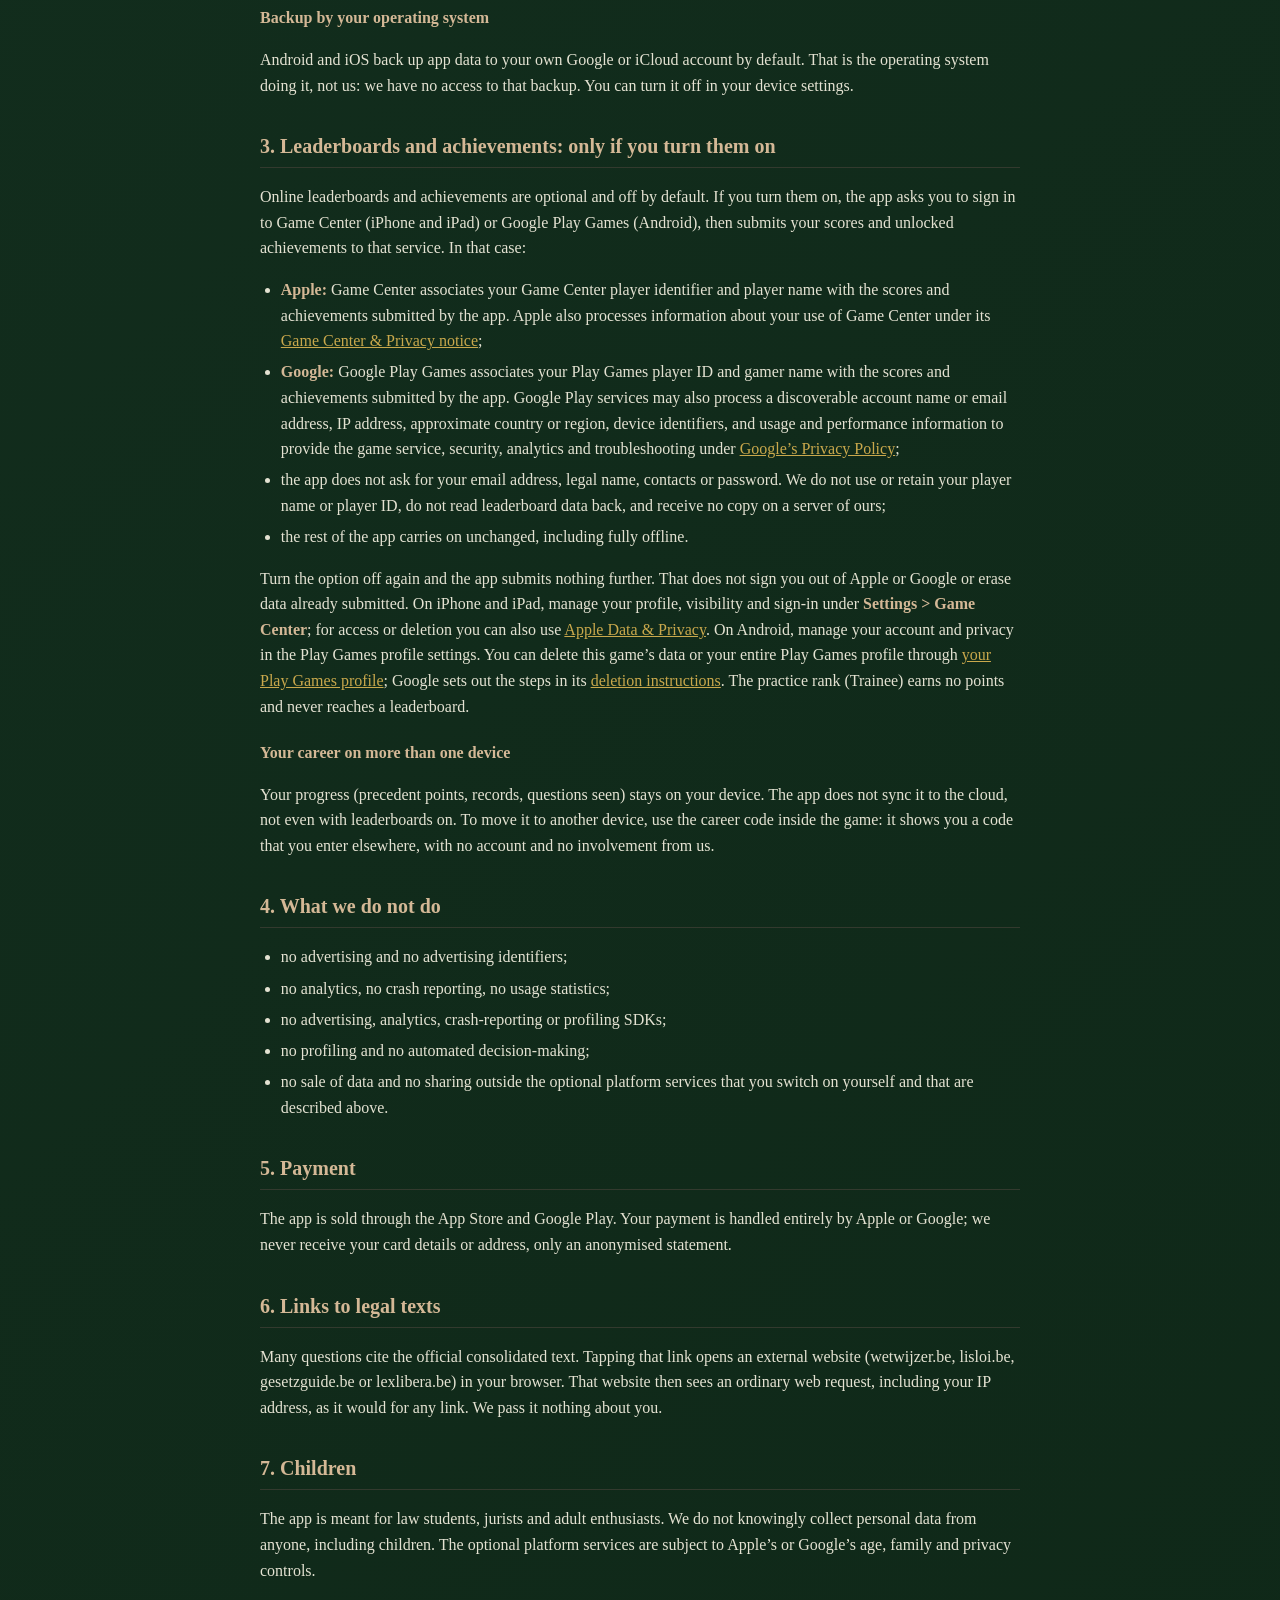
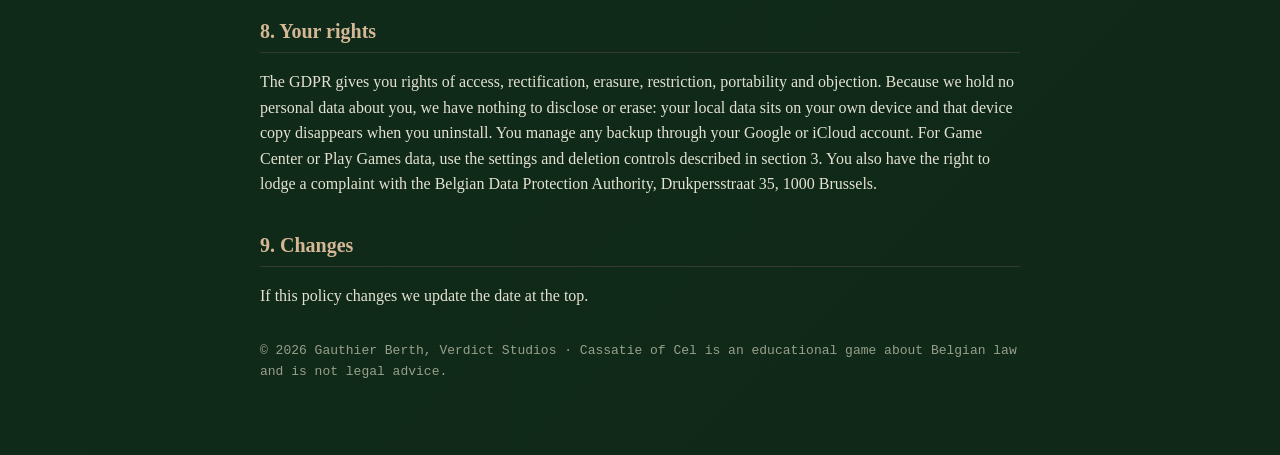
==== commit ed50ffb2: "Document Google Play Games privacy" ====
--- a/index.html
+++ b/index.html
@@ -48,13 +48,15 @@
   <h1>Privacyverklaring</h1>
   <div class="cap">Cassatie of Cel · Cassation or Cell</div>
   <hr class="rule">
-  <p class="muted">Laatst bijgewerkt: 21 juli 2026</p>
+  <p class="muted">Laatst bijgewerkt: 8 augustus 2026</p>
 
   <div class="box">
-    <strong>Kort:</strong> Cassatie of Cel werkt volledig offline. De app heeft geen account
-    nodig, bevat geen reclame, geen analytics en geen trackers, en stuurt niets over u naar
-    ons door. Wij hebben geen servers waarop uw gegevens terechtkomen. Zet u zelf de
-    ranglijsten aan, dan gaat enkel uw score naar Apple, nooit naar ons.
+    <strong>Kort:</strong> De kern van Cassatie of Cel werkt volledig offline. De app heeft
+    geen account nodig, bevat geen reclame en geen analytics of trackers van ons, en stuurt niets
+    over u naar ons door. Wij hebben geen servers waarop uw gegevens terechtkomen. Zet u
+    zelf de ranglijsten aan, dan gebruikt de app Game Center op iPhone en iPad of Google Play
+    Games op Android. Apple of Google verwerkt dan uw spelersprofiel, scores en ontgrendelde
+    prestaties. Die gegevens gaan naar de gekozen platformdienst, niet naar een server van ons.
   </div>
 
   <h2>1. Wie is verwerkingsverantwoordelijke</h2>
@@ -80,18 +82,39 @@
   besturingssysteem, niet wij: wij hebben geen toegang tot die back-up. U kunt dit
   uitzetten in de instellingen van uw toestel.</p>
 
-  <h2>3. Ranglijsten: enkel als u ze aanzet</h2>
-  <p>Ranglijsten zijn optioneel en staan standaard uit. Zet u ze aan, dan meldt de app u
-  aan bij Game Center (iPhone en iPad) en stuurt uw score daarheen. In dat geval:</p>
-  <ul>
-    <li>gaan uw score en de spelersnaam die u bij Apple gebruikt naar die dienst;</li>
-    <li>zien wij uw Apple ID niet, en krijgen wij van Apple geen persoonsgegevens over u;</li>
-    <li>geldt op die verwerking het privacybeleid van Apple;</li>
+  <h2>3. Ranglijsten en prestaties: enkel als u ze aanzet</h2>
+  <p>Online ranglijsten en prestaties zijn optioneel en staan standaard uit. Zet u ze aan,
+  dan vraagt de app u aan te melden bij Game Center (iPhone en iPad) of Google Play Games
+  (Android) en dient zij uw scores en ontgrendelde prestaties bij die dienst in. In dat
+  geval:</p>
+  <ul>
+    <li><strong>Apple:</strong> Game Center koppelt uw Game Center-spelersidentificatie en
+    spelersnaam aan de scores en prestaties die de app indient. Apple verwerkt ook
+    informatie over uw gebruik van Game Center volgens zijn
+    <a href="https://www.apple.com/legal/privacy/data/en/game-center/">informatie over
+    Game Center en privacy</a>;</li>
+    <li><strong>Google:</strong> Google Play Games koppelt uw Play Games-speler-ID en
+    spelersnaam aan de scores en prestaties die de app indient. Google Play-services kan
+    daarnaast een eventueel vindbare accountnaam of e-mailadres, uw IP-adres, land of regio
+    bij benadering, apparaat-ID’s en gebruiks- en prestatiegegevens verwerken om de
+    speldienst, beveiliging, analytics en probleemoplossing te leveren, volgens het
+    <a href="https://policies.google.com/privacy">privacybeleid van Google</a>;</li>
+    <li>de app vraagt uw e-mailadres, wettelijke naam, contacten of wachtwoord niet op. Wij
+    gebruiken of bewaren uw spelersnaam of spelers-ID niet, lezen geen ranglijstgegevens
+    terug en ontvangen geen kopie op een server van ons;</li>
     <li>blijft de rest van de app onveranderd werken, ook volledig offline.</li>
   </ul>
-  <p>Zet u de ranglijsten weer uit, dan stuurt de app niets meer door. Reeds ingediende
-  scores beheert u bij Apple zelf, via de instellingen van Game Center. De oefenrang
-  (stagiair) levert geen punten op en komt nooit op een ranglijst.</p>
+  <p>Zet u de schakelaar weer uit, dan dient de app niets meer in. Dat meldt u niet af bij
+  Apple of Google en wist eerder ingediende gegevens niet. Op iPhone en iPad beheert u uw
+  profiel, zichtbaarheid en aanmelding via <strong>Instellingen &gt; Game Center</strong>;
+  voor inzage of verwijdering kunt u ook
+  <a href="https://privacy.apple.com/">Apple Data &amp; Privacy</a> gebruiken. Op Android
+  beheert u uw account en privacy via de Play Games-profielinstellingen. U kunt de gegevens
+  van dit spel of uw hele Play Games-profiel verwijderen via
+  <a href="https://play.google.com/games/profile">uw Play Games-profiel</a>; Google legt de
+  stappen uit in zijn
+  <a href="https://support.google.com/googleplay/answer/9130646">verwijderingsinstructies</a>.
+  De oefenrang (stagiair) levert geen punten op en komt nooit op een ranglijst.</p>
 
   <h3>Uw carrière op meerdere toestellen</h3>
   <p>Uw voortgang (precedentpunten, records, geziene vragen) blijft op uw toestel. De
@@ -104,9 +127,10 @@
   <ul>
     <li>geen reclame en geen advertentie-identificatoren;</li>
     <li>geen analytics, geen crashtracking, geen gebruiksstatistieken;</li>
-    <li>geen SDK’s van derden die meelezen;</li>
+    <li>geen SDK’s voor reclame, analytics, crashtracking of profilering;</li>
     <li>geen profilering en geen geautomatiseerde besluitvorming;</li>
-    <li>geen verkoop of doorgifte van gegevens aan derden.</li>
+    <li>geen verkoop van gegevens en geen doorgifte buiten de optionele platformdiensten
+    die u zelf aanzet en die hierboven zijn beschreven.</li>
   </ul>
 
   <h2>5. Betaling</h2>
@@ -121,14 +145,18 @@
   meer uw IP-adres, zoals bij elke link. Wij geven daarbij niets over u door.</p>
 
   <h2>7. Kinderen</h2>
-  <p>De app is bedoeld voor rechtenstudenten, juristen en volwassen liefhebbers. Zij
-  verzamelt van niemand gegevens, en dus ook niet van kinderen.</p>
+  <p>De app is bedoeld voor rechtenstudenten, juristen en volwassen liefhebbers. Wij
+  verzamelen bewust van niemand persoonsgegevens, en dus ook niet van kinderen. Voor de
+  optionele platformdiensten gelden de leeftijds-, gezins- en privacy-instellingen van
+  Apple of Google.</p>
 
   <h2>8. Uw rechten</h2>
   <p>Onder de AVG heeft u recht op inzage, verbetering, wissing, beperking,
   overdraagbaarheid en bezwaar. Omdat wij geen persoonsgegevens over u bewaren, hebben wij
-  niets om in te zien of te wissen: uw gegevens staan enkel op uw eigen toestel en
-  verdwijnen wanneer u de app verwijdert. Voor gegevens bij Apple richt u zich tot Apple.
+  niets om in te zien of te wissen: uw lokale gegevens staan op uw eigen toestel en de
+  toestelkopie verdwijnt wanneer u de app verwijdert. Een eventuele back-up beheert u in uw
+  Google- of iCloud-account. Voor gegevens van Game Center of Play Games gebruikt u de
+  instellingen en verwijderingsmogelijkheden in hoofdstuk 3.
   U heeft ook het recht klacht in te dienen bij de Gegevensbeschermingsautoriteit,
   Drukpersstraat 35, 1000 Brussel.</p>
 
@@ -141,14 +169,16 @@
   <hr class="rule">
   <h1>Politique de confidentialité</h1>
   <div class="cap">Cassation ou Cachot</div>
-  <p class="muted">Dernière mise à jour : 21 juillet 2026</p>
+  <p class="muted">Dernière mise à jour : 8 août 2026</p>
 
   <div class="box">
-    <strong>En bref :</strong> Cassation ou Cachot fonctionne entièrement hors ligne.
-    L’application ne demande aucun compte, ne contient ni publicité, ni outils de mesure,
-    ni traceurs, et ne nous transmet rien à votre sujet. Nous n’avons aucun serveur où vos
-    données pourraient aboutir. Si vous activez vous-même les classements, seul votre score
-    part chez Apple, jamais chez nous.
+    <strong>En bref :</strong> Le cœur de Cassation ou Cachot fonctionne entièrement hors
+    ligne. L’application ne demande aucun compte, ne contient aucune publicité ni aucun
+    outil de mesure ou traceur utilisé par nous, et ne nous transmet rien à votre sujet. Nous n’avons aucun serveur
+    où vos données pourraient aboutir. Si vous activez vous-même les classements,
+    l’application utilise Game Center sur iPhone et iPad ou Google Play Jeux sur Android.
+    Apple ou Google traite alors votre profil de joueur, vos scores et vos succès
+    débloqués. Ces données vont au service de plateforme choisi, pas à l’un de nos serveurs.
   </div>
 
   <h2>1. Responsable du traitement</h2>
@@ -173,20 +203,42 @@
   compte Google ou iCloud. C’est le système qui s’en charge, pas nous : nous n’avons aucun
   accès à cette sauvegarde. Vous pouvez la désactiver dans les réglages de votre appareil.</p>
 
-  <h2>3. Classements: uniquement si vous les activez</h2>
-  <p>Les classements sont facultatifs et désactivés par défaut. Si vous les activez,
-  l’application vous connecte à Game Center (iPhone et iPad) et y transmet votre score.
-  Dans ce cas :</p>
-  <ul>
-    <li>votre score et le pseudonyme que vous utilisez chez Apple sont transmis à ce service ;</li>
-    <li>nous ne voyons pas votre identifiant Apple et ne recevons d’Apple aucune donnée personnelle vous concernant ;</li>
-    <li>ce traitement relève de la politique de confidentialité d’Apple ;</li>
+  <h2>3. Classements et succès : uniquement si vous les activez</h2>
+  <p>Les classements en ligne et les succès sont facultatifs et désactivés par défaut. Si
+  vous les activez, l’application vous invite à vous connecter à Game Center (iPhone et
+  iPad) ou à Google Play Jeux (Android), puis transmet vos scores et les succès débloqués à
+  ce service. Dans ce cas :</p>
+  <ul>
+    <li><strong>Apple :</strong> Game Center associe votre identifiant de joueur et votre
+    pseudonyme Game Center aux scores et succès transmis par l’application. Apple traite
+    aussi des informations sur votre utilisation de Game Center conformément à ses
+    <a href="https://www.apple.com/legal/privacy/data/en/game-center/">informations sur Game
+    Center et la confidentialité</a> ;</li>
+    <li><strong>Google :</strong> Google Play Jeux associe votre identifiant de joueur et
+    votre nom de joueur Play Jeux aux scores et succès transmis par l’application. Les
+    services Google Play peuvent également traiter le nom de compte ou l’adresse
+    électronique s’ils sont accessibles, l’adresse IP, le pays ou la région approximative,
+    des identifiants d’appareil ainsi que des informations d’utilisation et de performance
+    afin de fournir le service de jeu, la sécurité, l’analyse et le dépannage, conformément aux
+    <a href="https://policies.google.com/privacy">règles de confidentialité de Google</a> ;</li>
+    <li>l’application ne demande ni votre adresse électronique, ni votre nom civil, ni vos
+    contacts, ni votre mot de passe. Nous n’utilisons ni ne conservons votre pseudonyme ou
+    identifiant de joueur, ne consultons pas les données des classements et n’en recevons
+    aucune copie sur un serveur nous appartenant ;</li>
     <li>le reste de l’application continue de fonctionner à l’identique, y compris entièrement hors ligne.</li>
   </ul>
-  <p>Si vous désactivez les classements, l’application cesse de transmettre quoi que ce
-  soit. Les scores déjà envoyés se gèrent chez Apple, dans les réglages de Game Center. Le
-  rang d’entraînement (stagiaire) ne rapporte aucun point et n’apparaît jamais dans un
-  classement.</p>
+  <p>Si vous désactivez l’option, l’application cesse toute transmission. Cela ne vous
+  déconnecte pas d’Apple ou de Google et n’efface pas les données déjà envoyées. Sur iPhone
+  et iPad, gérez votre profil, sa visibilité et la connexion sous
+  <strong>Réglages &gt; Game Center</strong> ; pour l’accès ou l’effacement, vous pouvez aussi
+  utiliser <a href="https://privacy.apple.com/">Données et confidentialité Apple</a>. Sur
+  Android, gérez votre compte et votre confidentialité dans les réglages du profil Play
+  Jeux. Vous pouvez supprimer les données de ce jeu ou l’ensemble de votre profil depuis
+  <a href="https://play.google.com/games/profile">votre profil Play Jeux</a> ; Google en
+  détaille la procédure dans ses
+  <a href="https://support.google.com/googleplay/answer/9130646">instructions de
+  suppression</a>. Le rang d’entraînement (stagiaire) ne rapporte aucun point et
+  n’apparaît jamais dans un classement.</p>
 
   <h3>Votre carrière sur plusieurs appareils</h3>
   <p>Votre progression (points de précédent, records, questions vues) reste sur votre
@@ -199,9 +251,10 @@
   <ul>
     <li>aucune publicité ni identifiant publicitaire ;</li>
     <li>aucune mesure d’audience, aucun suivi des plantages, aucune statistique d’usage ;</li>
-    <li>aucun SDK tiers embarqué ;</li>
+    <li>aucun SDK de publicité, de mesure d’audience, de suivi des plantages ou de profilage ;</li>
     <li>aucun profilage ni décision automatisée ;</li>
-    <li>aucune vente ni transmission de données à des tiers.</li>
+    <li>aucune vente de données ni transmission en dehors des services de plateforme
+    facultatifs que vous activez vous-même et qui sont décrits ci-dessus.</li>
   </ul>
 
   <h2>5. Paiement</h2>
@@ -217,14 +270,18 @@
 
   <h2>7. Enfants</h2>
   <p>L’application s’adresse aux étudiants en droit, aux juristes et aux amateurs adultes.
-  Elle ne collecte de données sur personne, et donc pas davantage sur des enfants.</p>
+  Nous ne collectons sciemment de données personnelles sur personne, et donc pas davantage
+  sur des enfants. Les services de plateforme facultatifs relèvent des réglages d’âge, de
+  famille et de confidentialité d’Apple ou de Google.</p>
 
   <h2>8. Vos droits</h2>
   <p>Le RGPD vous ouvre un droit d’accès, de rectification, d’effacement, de limitation, de
   portabilité et d’opposition. Comme nous ne conservons aucune donnée personnelle vous
-  concernant, nous n’avons rien à consulter ni à effacer : vos données ne se trouvent que
-  sur votre appareil et disparaissent lorsque vous désinstallez l’application. Pour les
-  données détenues par Apple, adressez-vous à Apple. Vous pouvez également introduire une
+  concernant, nous n’avons rien à consulter ni à effacer : vos données locales se trouvent
+  sur votre appareil et la copie présente sur celui-ci disparaît lorsque vous désinstallez
+  l’application. Vous gérez une éventuelle sauvegarde dans votre compte Google ou iCloud.
+  Pour les données de Game Center ou de Play Jeux, utilisez les réglages et moyens de
+  suppression indiqués au point 3. Vous pouvez également introduire une
   réclamation auprès de l’Autorité de protection des données, rue de la Presse 35, 1000
   Bruxelles.</p>
 
@@ -237,14 +294,16 @@
   <hr class="rule">
   <h1>Datenschutzerklärung</h1>
   <div class="cap">Kassation oder Knast</div>
-  <p class="muted">Zuletzt aktualisiert: 21. Juli 2026</p>
+  <p class="muted">Zuletzt aktualisiert: 8. August 2026</p>
 
   <div class="box">
-    <strong>Kurz gesagt:</strong> Kassation oder Knast funktioniert vollständig offline.
-    Die App benötigt kein Konto, enthält weder Werbung noch Analysewerkzeuge noch Tracker
-    und übermittelt uns nichts über Sie. Wir betreiben keine Server, auf denen Ihre Daten
-    landen könnten. Schalten Sie die Bestenlisten selbst ein, geht allein Ihr Ergebnis an
-    Apple, nie an uns.
+    <strong>Kurz gesagt:</strong> Das Kernspiel von Kassation oder Knast funktioniert
+    vollständig offline. Die App benötigt kein Konto, enthält weder Werbung noch von uns
+    verwendete Analysewerkzeuge oder Tracker und übermittelt uns nichts über Sie. Wir betreiben keine
+    Server, auf denen Ihre Daten landen könnten. Schalten Sie die Bestenlisten selbst ein,
+    nutzt die App Game Center auf iPhone und iPad oder Google Play Spiele auf Android. Apple
+    oder Google verarbeitet dann Ihr Spielerprofil, Ihre Ergebnisse und freigeschalteten
+    Erfolge. Diese Daten gehen an den gewählten Plattformdienst, nicht an einen unserer Server.
   </div>
 
   <h2>1. Verantwortlicher</h2>
@@ -269,20 +328,42 @@
   iCloud-Konto. Das übernimmt das Betriebssystem, nicht wir: Wir haben keinen Zugriff auf
   diese Sicherung. Sie können sie in den Geräteeinstellungen abschalten.</p>
 
-  <h2>3. Bestenlisten: nur wenn Sie sie einschalten</h2>
-  <p>Bestenlisten sind freiwillig und standardmäßig aus. Schalten Sie sie ein, meldet die
-  App Sie bei Game Center (iPhone und iPad) an und übermittelt Ihr Ergebnis dorthin. In
-  diesem Fall:</p>
-  <ul>
-    <li>gehen Ihr Ergebnis und der bei Apple verwendete Spielername an diesen Dienst;</li>
-    <li>sehen wir Ihre Apple-ID nicht und erhalten von Apple keine personenbezogenen Daten über Sie;</li>
-    <li>gilt für diese Verarbeitung die Datenschutzerklärung von Apple;</li>
+  <h2>3. Bestenlisten und Erfolge: nur wenn Sie sie einschalten</h2>
+  <p>Online-Bestenlisten und Erfolge sind freiwillig und standardmäßig aus. Schalten Sie
+  sie ein, fordert die App Sie zur Anmeldung bei Game Center (iPhone und iPad) oder Google
+  Play Spiele (Android) auf und übermittelt Ihre Ergebnisse und freigeschalteten Erfolge an
+  diesen Dienst. In diesem Fall:</p>
+  <ul>
+    <li><strong>Apple:</strong> Game Center verknüpft Ihre Game-Center-Spielerkennung und
+    Ihren Spielernamen mit den von der App übermittelten Ergebnissen und Erfolgen. Apple
+    verarbeitet auch Informationen über Ihre Nutzung von Game Center gemäß seinen
+    <a href="https://www.apple.com/legal/privacy/data/en/game-center/">Informationen zu Game
+    Center und Datenschutz</a>;</li>
+    <li><strong>Google:</strong> Google Play Spiele verknüpft Ihre Play-Games-Spieler-ID und
+    Ihren Spielernamen mit den von der App übermittelten Ergebnissen und Erfolgen. Google
+    Play-Dienste kann außerdem einen auffindbaren Kontonamen oder eine E-Mail-Adresse, die
+    IP-Adresse, das ungefähre Land oder die Region, Gerätekennungen sowie Nutzungs- und
+    Leistungsinformationen zur Bereitstellung des Spieldienstes, für Sicherheit, Analyse
+    und Fehlerbehebung gemäß der
+    <a href="https://policies.google.com/privacy">Datenschutzerklärung von Google</a>
+    verarbeiten;</li>
+    <li>die App fragt weder Ihre E-Mail-Adresse noch Ihren bürgerlichen Namen, Ihre Kontakte
+    oder Ihr Passwort ab. Wir nutzen oder speichern Ihren Spielernamen oder Ihre Spieler-ID
+    nicht, lesen keine Bestenlistendaten zurück und erhalten keine Kopie auf einem eigenen
+    Server;</li>
     <li>funktioniert der Rest der App unverändert weiter, auch vollständig offline.</li>
   </ul>
-  <p>Schalten Sie die Bestenlisten wieder aus, übermittelt die App nichts mehr. Bereits
-  übermittelte Ergebnisse verwalten Sie bei Apple selbst, in den Einstellungen von Game
-  Center. Der Übungsrang (Referendar) bringt keine Punkte und erscheint nie in einer
-  Bestenliste.</p>
+  <p>Schalten Sie die Option wieder aus, übermittelt die App nichts mehr. Dadurch werden Sie
+  nicht bei Apple oder Google abgemeldet und bereits übermittelte Daten werden nicht
+  gelöscht. Auf iPhone und iPad verwalten Sie Profil, Sichtbarkeit und Anmeldung unter
+  <strong>Einstellungen &gt; Game Center</strong>; für Auskunft oder Löschung können Sie auch
+  <a href="https://privacy.apple.com/">Apple Daten und Datenschutz</a> verwenden. Auf
+  Android verwalten Sie Konto und Datenschutz in den Play-Games-Profileinstellungen. Die
+  Daten dieses Spiels oder Ihr gesamtes Play-Games-Profil können Sie über
+  <a href="https://play.google.com/games/profile">Ihr Play-Games-Profil</a> löschen; Google
+  beschreibt die Schritte in seinen
+  <a href="https://support.google.com/googleplay/answer/9130646">Löschanweisungen</a>. Der
+  Übungsrang (Referendar) bringt keine Punkte und erscheint nie in einer Bestenliste.</p>
 
   <h3>Ihre Laufbahn auf mehreren Geräten</h3>
   <p>Ihr Fortschritt (Präzedenzpunkte, Rekorde, gesehene Fragen) bleibt auf Ihrem Gerät.
@@ -295,9 +376,10 @@
   <ul>
     <li>keine Werbung und keine Werbe-IDs;</li>
     <li>keine Reichweitenmessung, kein Absturz-Tracking, keine Nutzungsstatistiken;</li>
-    <li>keine mitlesenden SDKs Dritter;</li>
+    <li>keine SDKs für Werbung, Reichweitenmessung, Absturz-Tracking oder Profiling;</li>
     <li>kein Profiling und keine automatisierte Entscheidungsfindung;</li>
-    <li>kein Verkauf und keine Weitergabe von Daten an Dritte.</li>
+    <li>kein Verkauf von Daten und keine Weitergabe außerhalb der freiwilligen,
+    vorstehend beschriebenen Plattformdienste, die Sie selbst einschalten.</li>
   </ul>
 
   <h2>5. Bezahlung</h2>
@@ -312,15 +394,19 @@
   Ihrer IP-Adresse, wie bei jedem Link. Wir übermitteln ihr nichts über Sie.</p>
 
   <h2>7. Kinder</h2>
-  <p>Die App richtet sich an Jurastudenten, Juristen und erwachsene Interessierte. Sie
-  erhebt von niemandem Daten, also auch nicht von Kindern.</p>
+  <p>Die App richtet sich an Jurastudenten, Juristen und erwachsene Interessierte. Wir
+  erheben wissentlich von niemandem personenbezogene Daten, also auch nicht von Kindern.
+  Für die freiwilligen Plattformdienste gelten die Alters-, Familien- und
+  Datenschutzeinstellungen von Apple oder Google.</p>
 
   <h2>8. Ihre Rechte</h2>
   <p>Die DSGVO gibt Ihnen Rechte auf Auskunft, Berichtigung, Löschung, Einschränkung,
   Datenübertragbarkeit und Widerspruch. Da wir keine personenbezogenen Daten über Sie
   speichern, haben wir nichts, worüber wir Auskunft geben oder was wir löschen könnten:
-  Ihre Daten liegen ausschließlich auf Ihrem Gerät und verschwinden mit der
-  Deinstallation. Für Daten bei Apple wenden Sie sich bitte an Apple. Sie können sich
+  Ihre lokalen Daten liegen auf Ihrem Gerät und die dortige Kopie verschwindet mit der
+  Deinstallation. Eine etwaige Sicherung verwalten Sie in Ihrem Google- oder iCloud-Konto.
+  Für Daten in Game Center oder Play Games nutzen Sie die in Abschnitt 3 genannten
+  Einstellungen und Löschmöglichkeiten. Sie können sich
   außerdem bei der Datenschutzbehörde beschweren, Pressestraße 35, 1000 Brüssel.</p>
 
   <h2>9. Änderungen</h2>
@@ -332,13 +418,15 @@
   <hr class="rule">
   <h1>Privacy Policy</h1>
   <div class="cap">Cassation or Cell</div>
-  <p class="muted">Last updated: 21 July 2026</p>
+  <p class="muted">Last updated: 8 August 2026</p>
 
   <div class="box">
-    <strong>In short:</strong> Cassation or Cell runs fully offline. The app needs no
-    account, carries no advertising, no analytics and no trackers, and sends us nothing
-    about you. We operate no servers for your data to arrive at. If you switch the
-    leaderboards on yourself, only your score goes to Apple, never to us.
+    <strong>In short:</strong> The core of Cassation or Cell runs fully offline. The app
+    needs no account, carries no advertising and no analytics or trackers used by us, and sends us
+    nothing about you. We operate no servers for your data to arrive at. If you switch the
+    leaderboards on yourself, the app uses Game Center on iPhone and iPad or Google Play
+    Games on Android. Apple or Google then processes your player profile, scores and
+    unlocked achievements. That data goes to the chosen platform service, not to a server of ours.
   </div>
 
   <h2>1. Who is responsible</h2>
@@ -362,18 +450,39 @@
   That is the operating system doing it, not us: we have no access to that backup. You can
   turn it off in your device settings.</p>
 
-  <h2>3. Leaderboards: only if you turn them on</h2>
-  <p>Leaderboards are optional and off by default. If you turn them on, the app signs you
-  in to Game Center (iPhone and iPad) and submits your score there. In that case:</p>
-  <ul>
-    <li>your score and the player name you use with Apple go to that service;</li>
-    <li>we never see your Apple ID, and receive no personal data about you from Apple;</li>
-    <li>that processing is governed by Apple’s own privacy policy;</li>
+  <h2>3. Leaderboards and achievements: only if you turn them on</h2>
+  <p>Online leaderboards and achievements are optional and off by default. If you turn
+  them on, the app asks you to sign in to Game Center (iPhone and iPad) or Google Play Games
+  (Android), then submits your scores and unlocked achievements to that service. In that
+  case:</p>
+  <ul>
+    <li><strong>Apple:</strong> Game Center associates your Game Center player identifier
+    and player name with the scores and achievements submitted by the app. Apple also
+    processes information about your use of Game Center under its
+    <a href="https://www.apple.com/legal/privacy/data/en/game-center/">Game Center &amp;
+    Privacy notice</a>;</li>
+    <li><strong>Google:</strong> Google Play Games associates your Play Games player ID and
+    gamer name with the scores and achievements submitted by the app. Google Play services
+    may also process a discoverable account name or email address, IP address, approximate
+    country or region, device identifiers, and usage and performance information to provide
+    the game service, security, analytics and troubleshooting under
+    <a href="https://policies.google.com/privacy">Google’s Privacy Policy</a>;</li>
+    <li>the app does not ask for your email address, legal name, contacts or password. We do
+    not use or retain your player name or player ID, do not read leaderboard data back, and
+    receive no copy on a server of ours;</li>
     <li>the rest of the app carries on unchanged, including fully offline.</li>
   </ul>
-  <p>Turn leaderboards off again and the app submits nothing further. Scores already
-  submitted are managed with Apple, in your Game Center settings. The practice rank
-  (Trainee) earns no points and never reaches a leaderboard.</p>
+  <p>Turn the option off again and the app submits nothing further. That does not sign you
+  out of Apple or Google or erase data already submitted. On iPhone and iPad, manage your
+  profile, visibility and sign-in under <strong>Settings &gt; Game Center</strong>; for access
+  or deletion you can also use
+  <a href="https://privacy.apple.com/">Apple Data &amp; Privacy</a>. On Android, manage your
+  account and privacy in the Play Games profile settings. You can delete this game’s data
+  or your entire Play Games profile through
+  <a href="https://play.google.com/games/profile">your Play Games profile</a>; Google sets
+  out the steps in its
+  <a href="https://support.google.com/googleplay/answer/9130646">deletion instructions</a>.
+  The practice rank (Trainee) earns no points and never reaches a leaderboard.</p>
 
   <h3>Your career on more than one device</h3>
   <p>Your progress (precedent points, records, questions seen) stays on your device. The
@@ -385,9 +494,10 @@
   <ul>
     <li>no advertising and no advertising identifiers;</li>
     <li>no analytics, no crash reporting, no usage statistics;</li>
-    <li>no third-party SDKs listening in;</li>
+    <li>no advertising, analytics, crash-reporting or profiling SDKs;</li>
     <li>no profiling and no automated decision-making;</li>
-    <li>no sale or sharing of data with third parties.</li>
+    <li>no sale of data and no sharing outside the optional platform services that you
+    switch on yourself and that are described above.</li>
   </ul>
 
   <h2>5. Payment</h2>
@@ -402,14 +512,17 @@
   it would for any link. We pass it nothing about you.</p>
 
   <h2>7. Children</h2>
-  <p>The app is meant for law students, jurists and adult enthusiasts. It collects data on
-  nobody, and so on no child either.</p>
+  <p>The app is meant for law students, jurists and adult enthusiasts. We do not knowingly
+  collect personal data from anyone, including children. The optional platform services
+  are subject to Apple’s or Google’s age, family and privacy controls.</p>
 
   <h2>8. Your rights</h2>
   <p>The GDPR gives you rights of access, rectification, erasure, restriction, portability
   and objection. Because we hold no personal data about you, we have nothing to disclose
-  or erase: your data sits only on your own device and disappears when you uninstall. For
-  data held by Apple, please approach Apple. You also have the right to lodge a complaint
+  or erase: your local data sits on your own device and that device copy disappears when
+  you uninstall. You manage any backup through your Google or iCloud account. For Game
+  Center or Play Games data, use the settings and deletion controls described in section 3.
+  You also have the right to lodge a complaint
   with the Belgian Data Protection Authority, Drukpersstraat 35, 1000 Brussels.</p>
 
   <h2>9. Changes</h2>
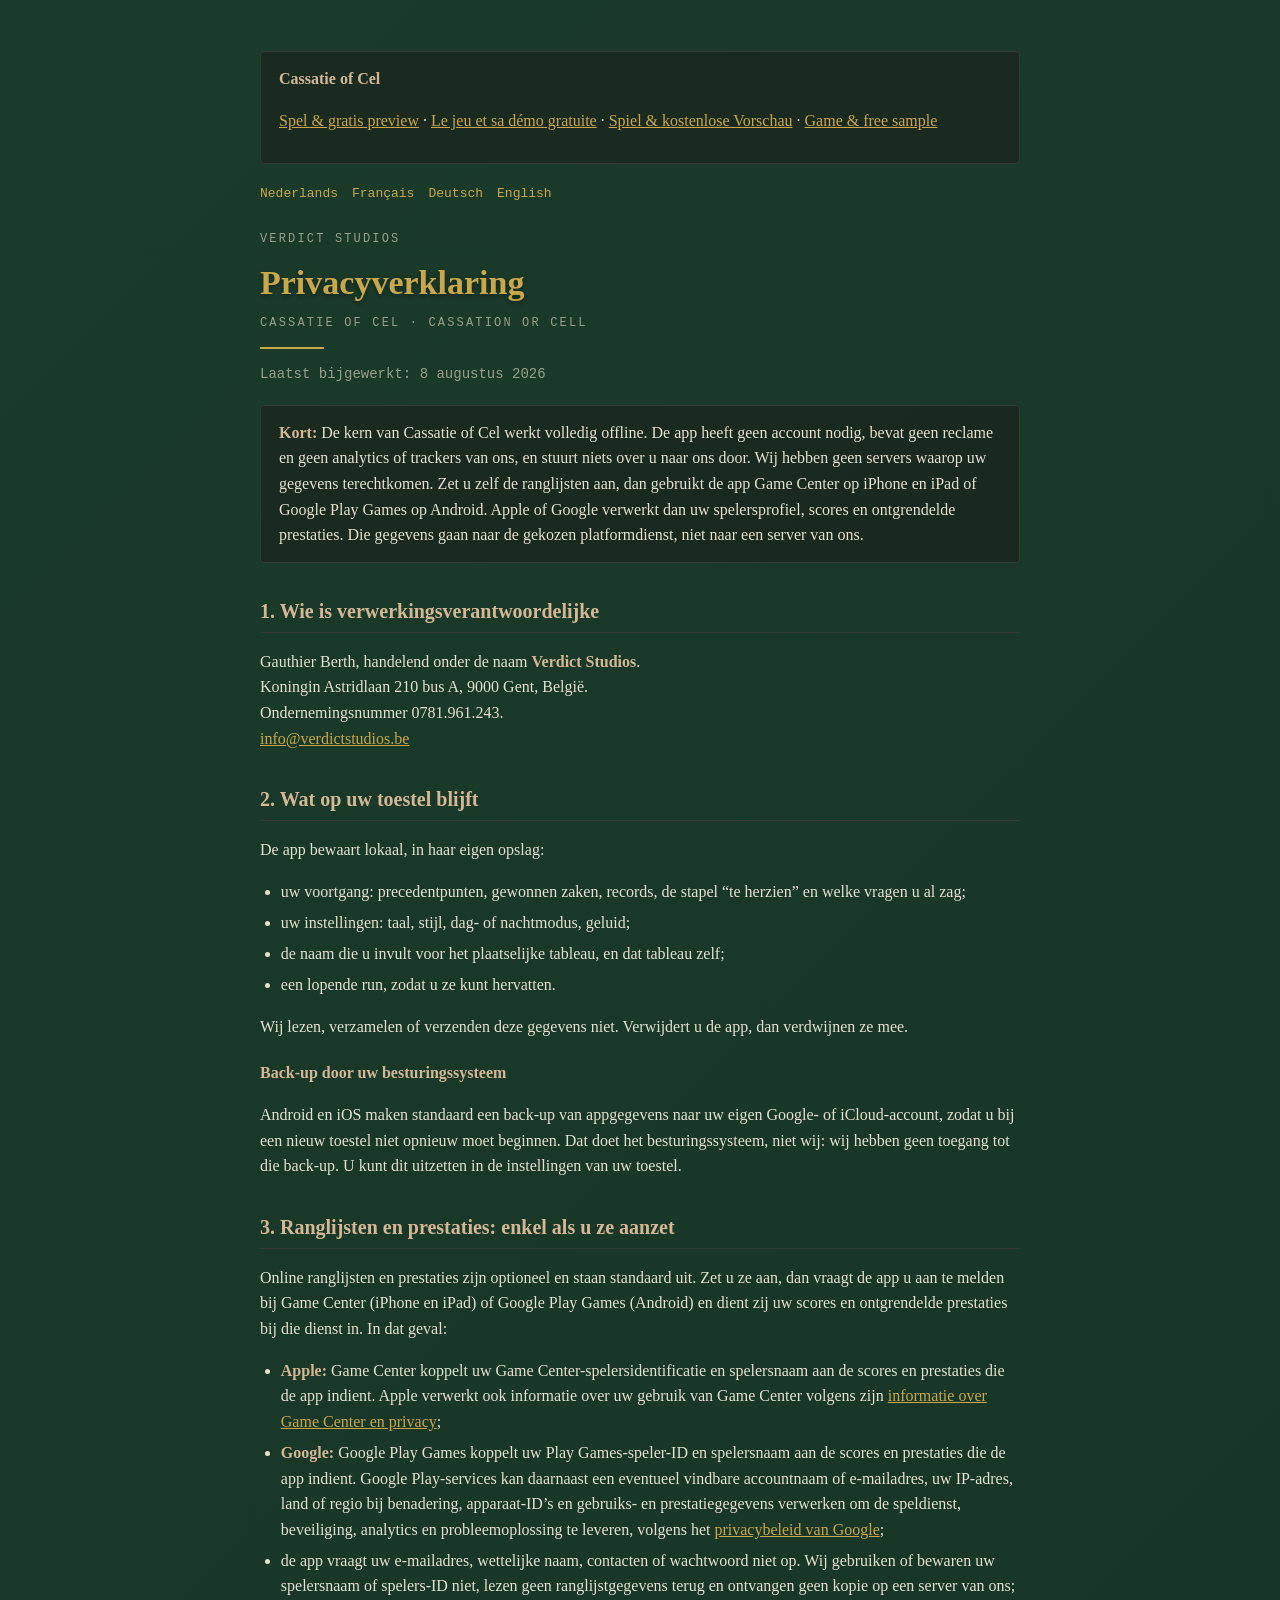
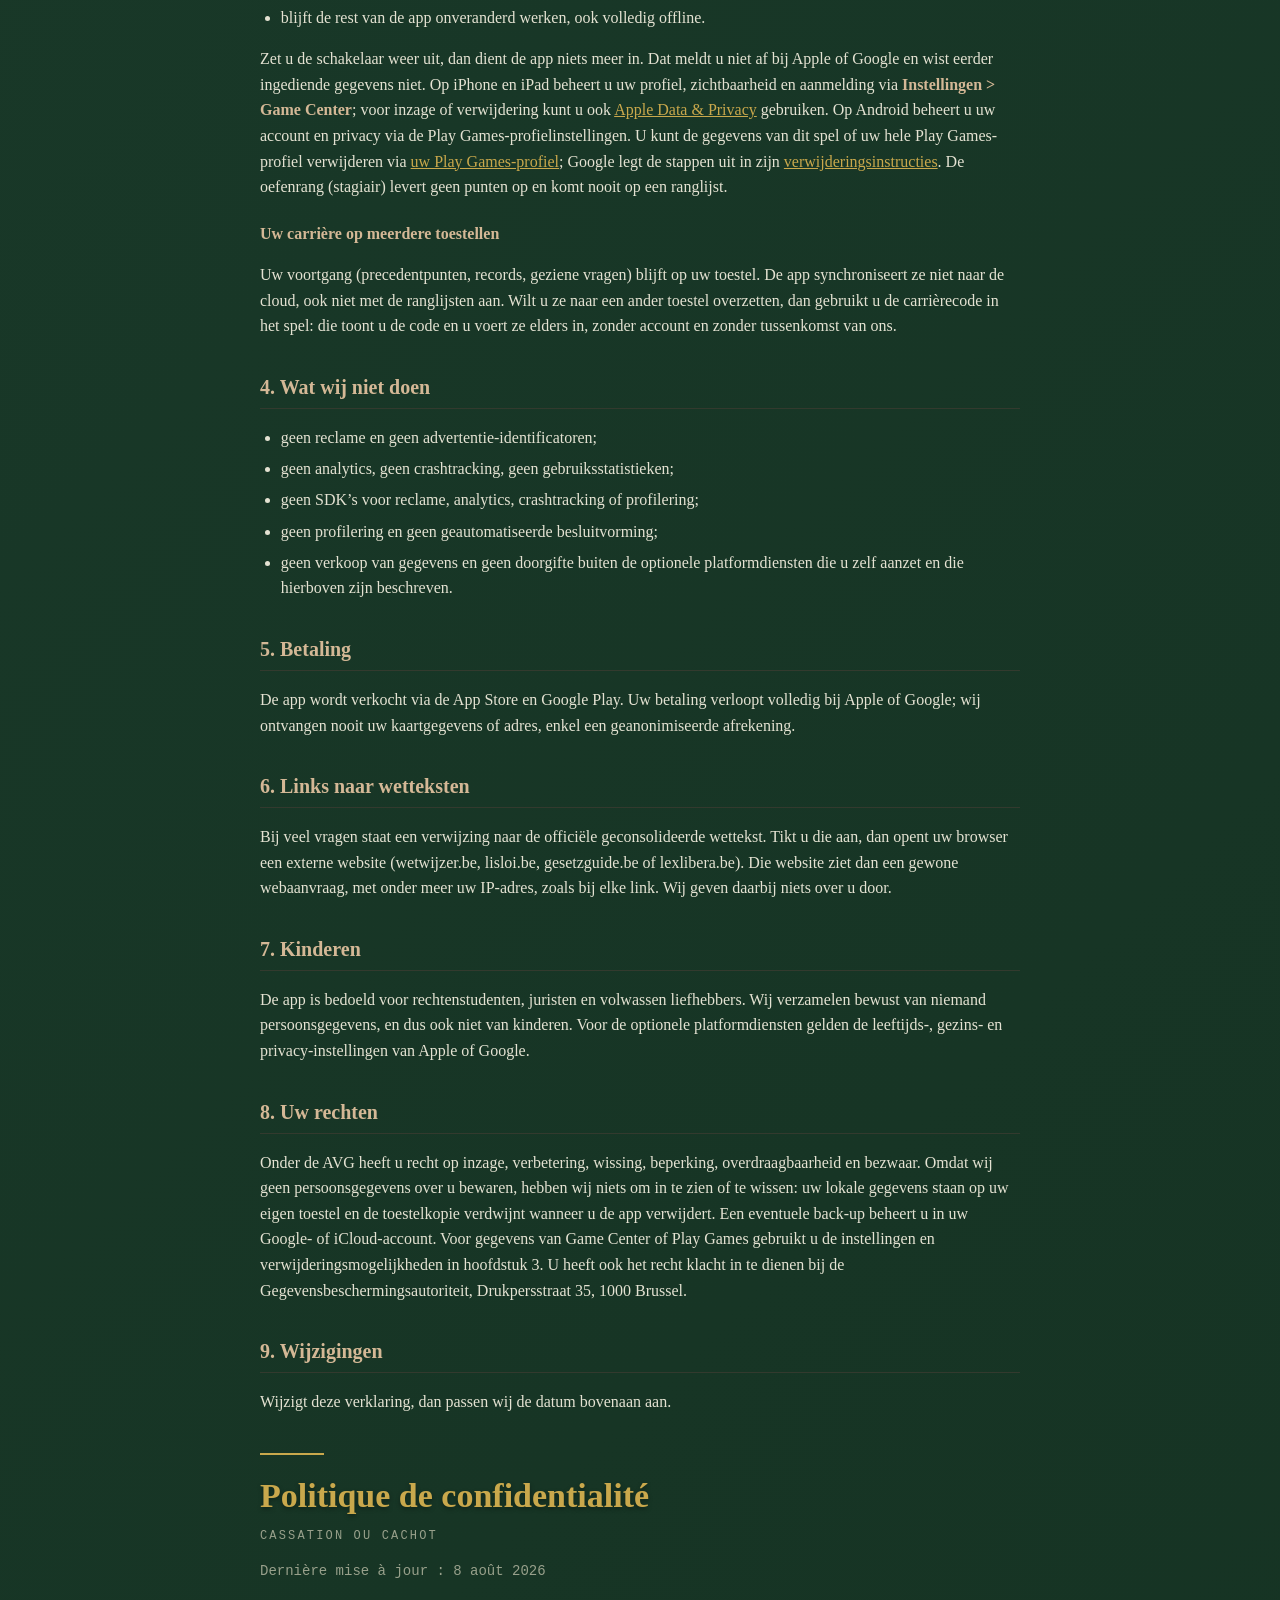
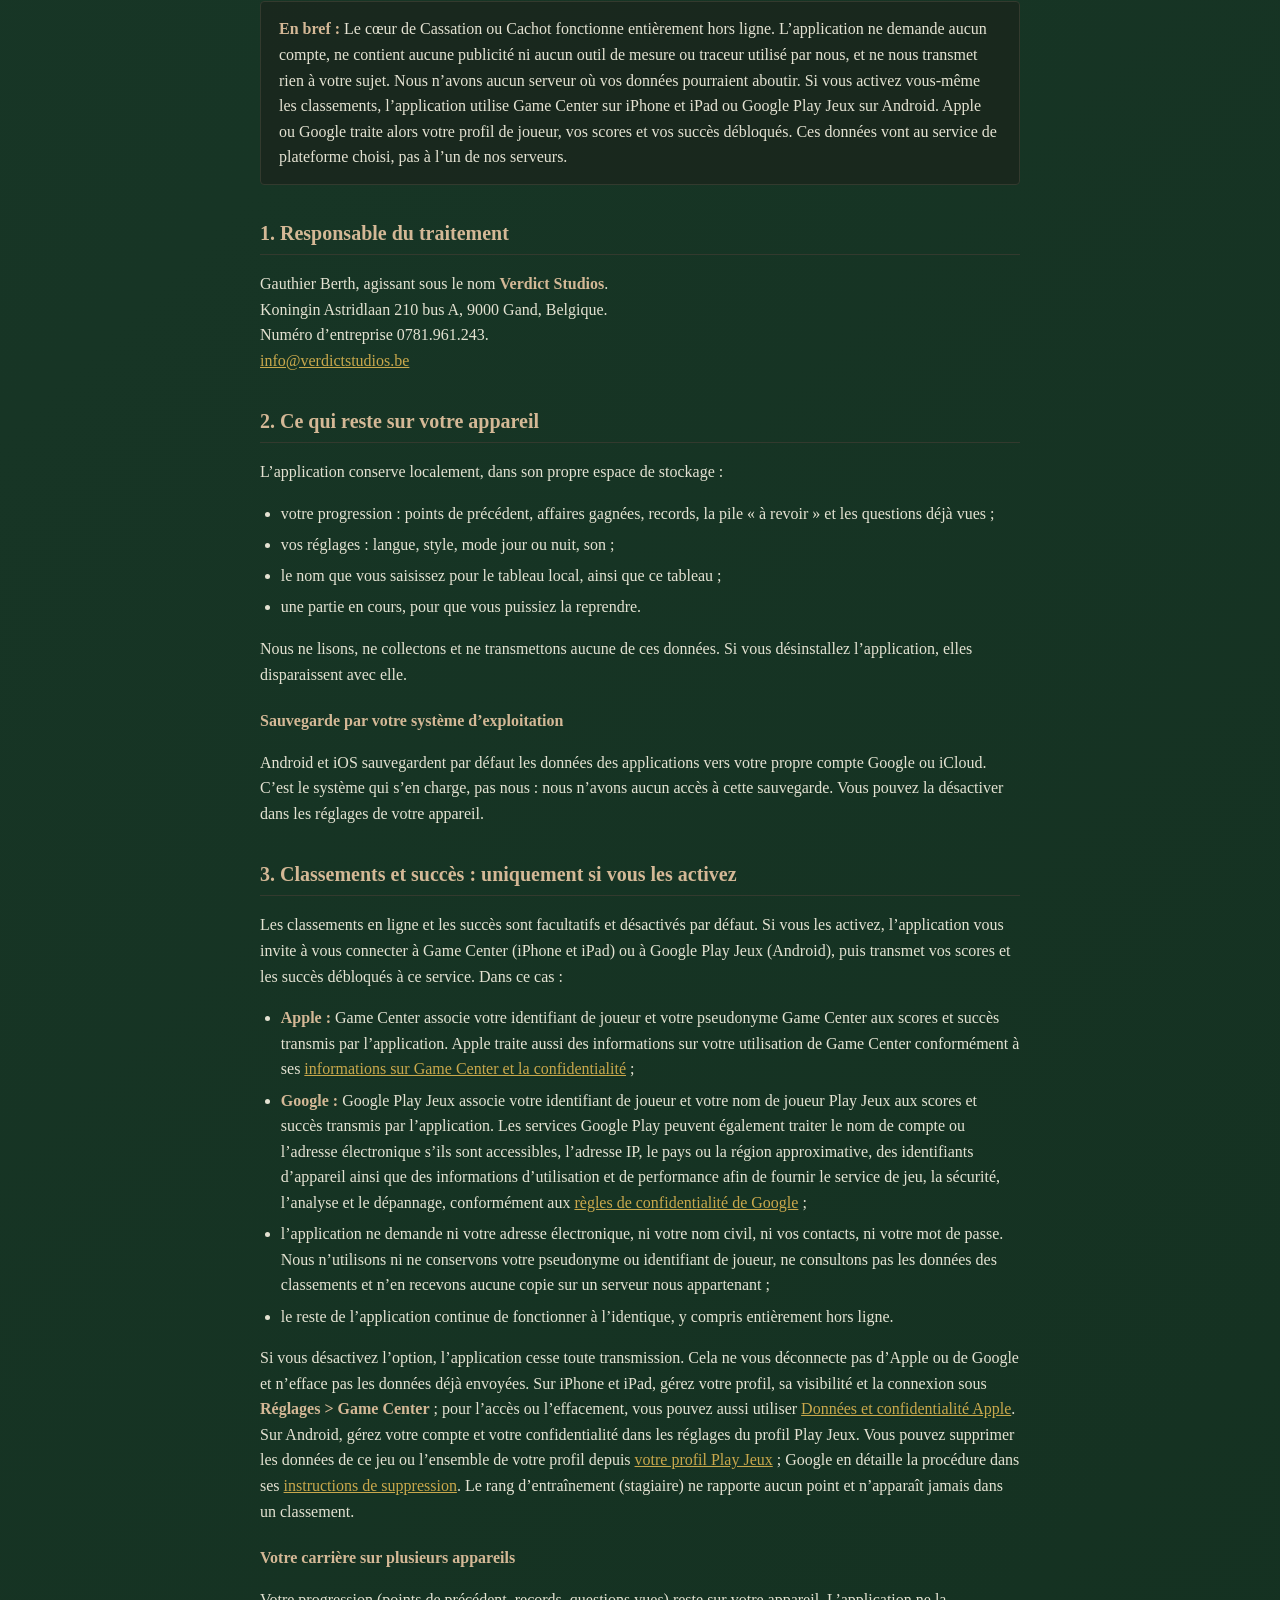
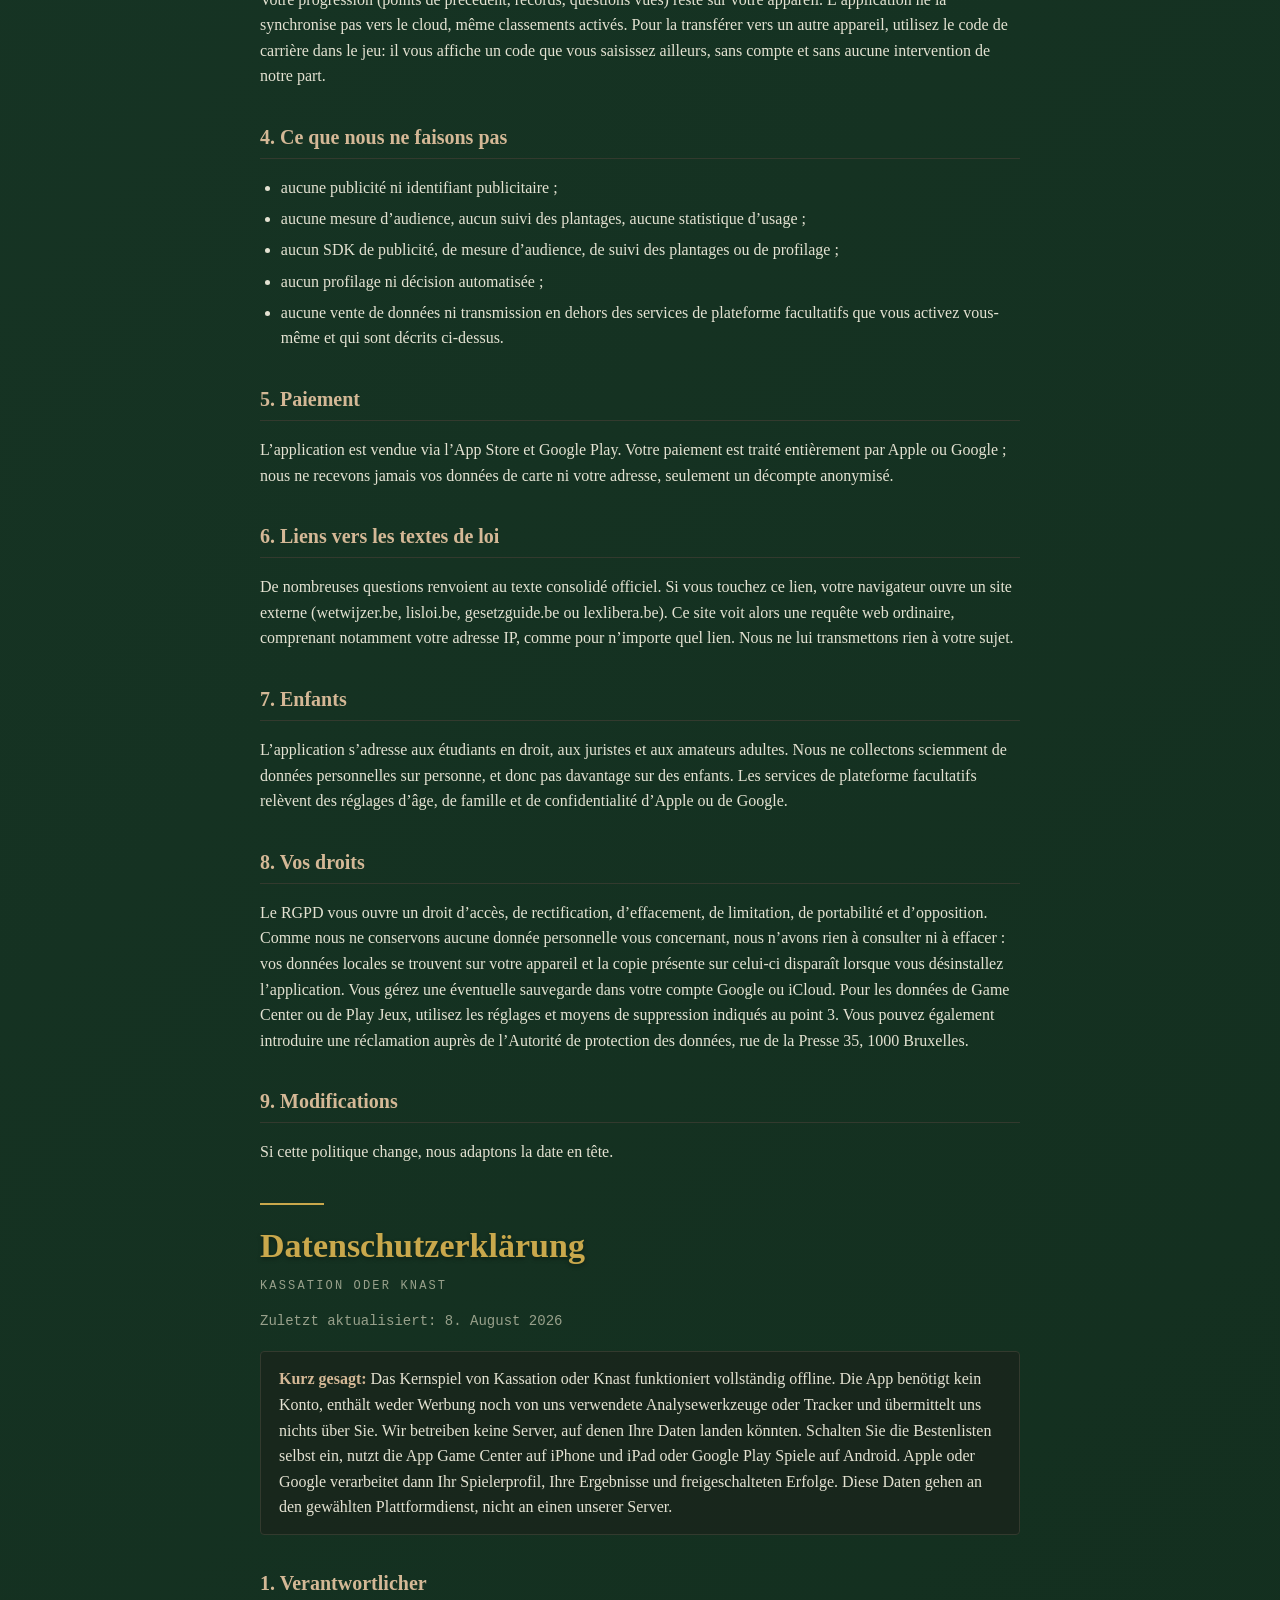
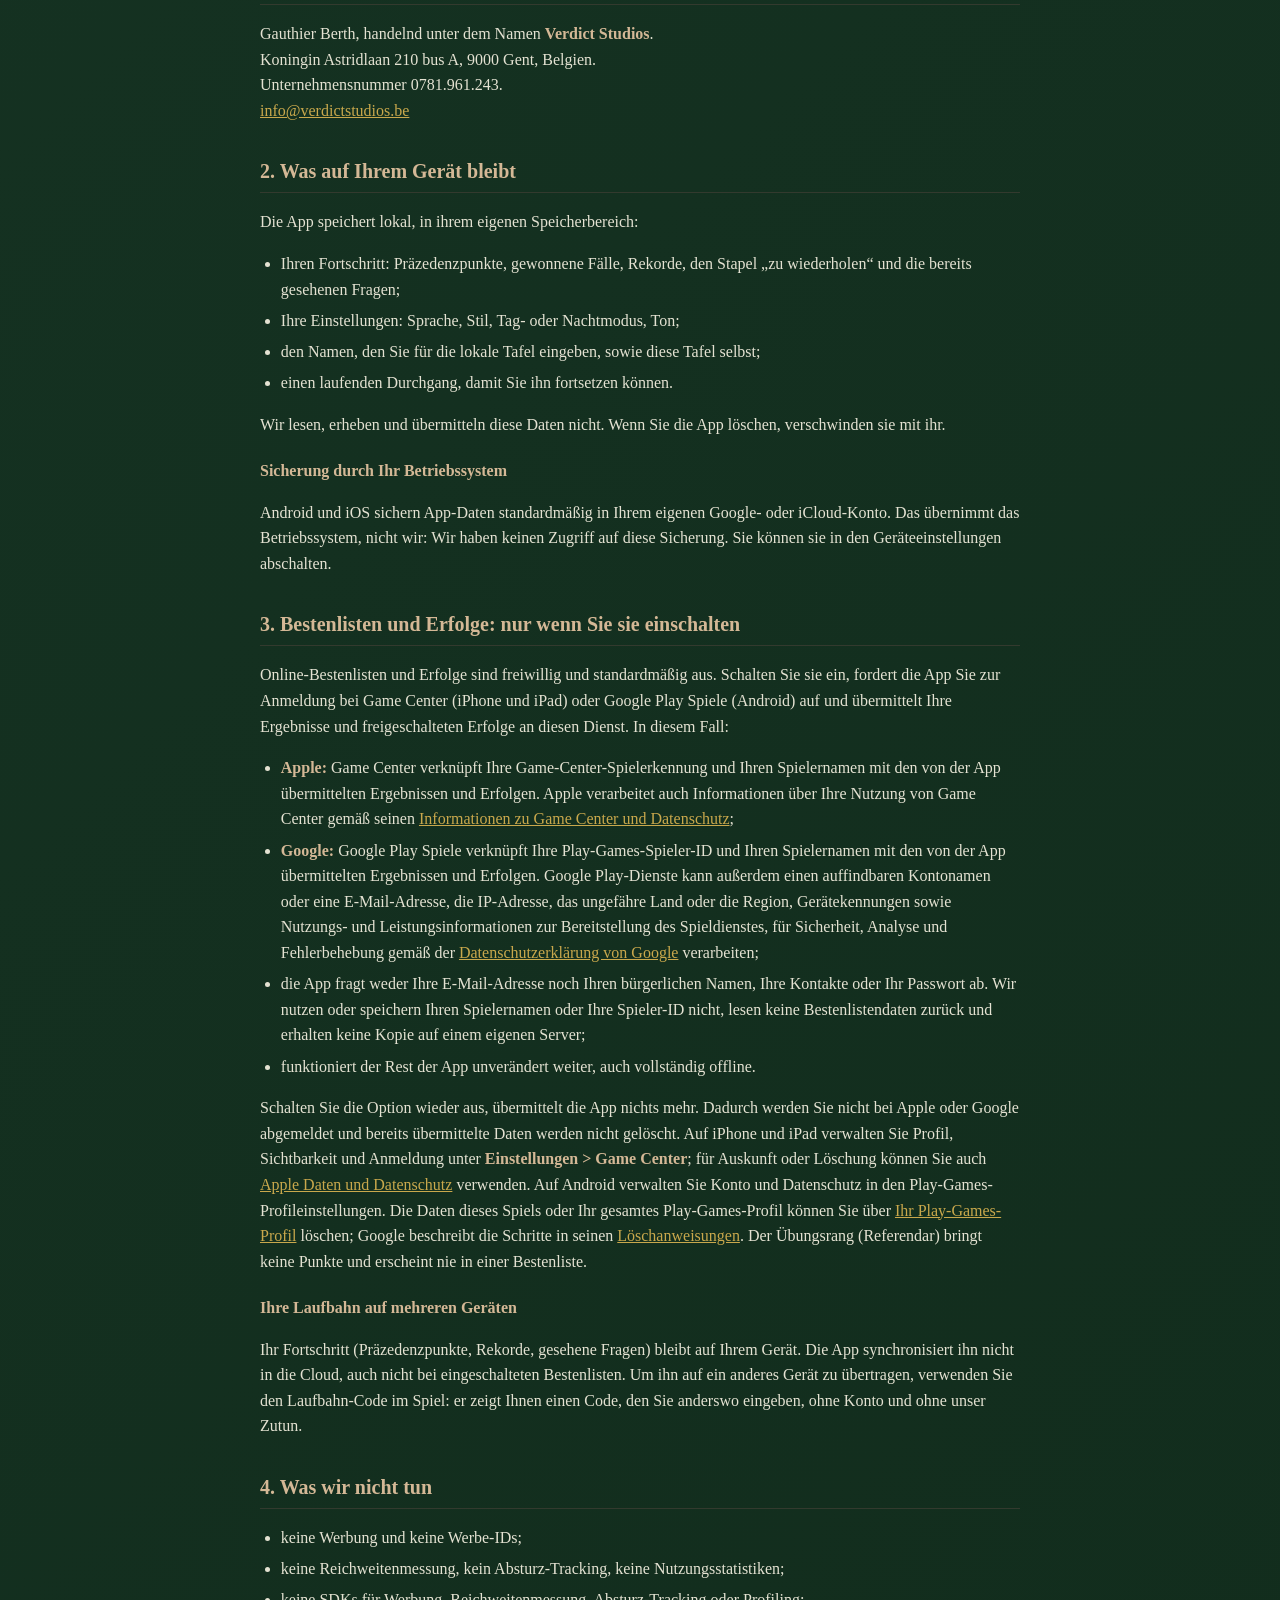
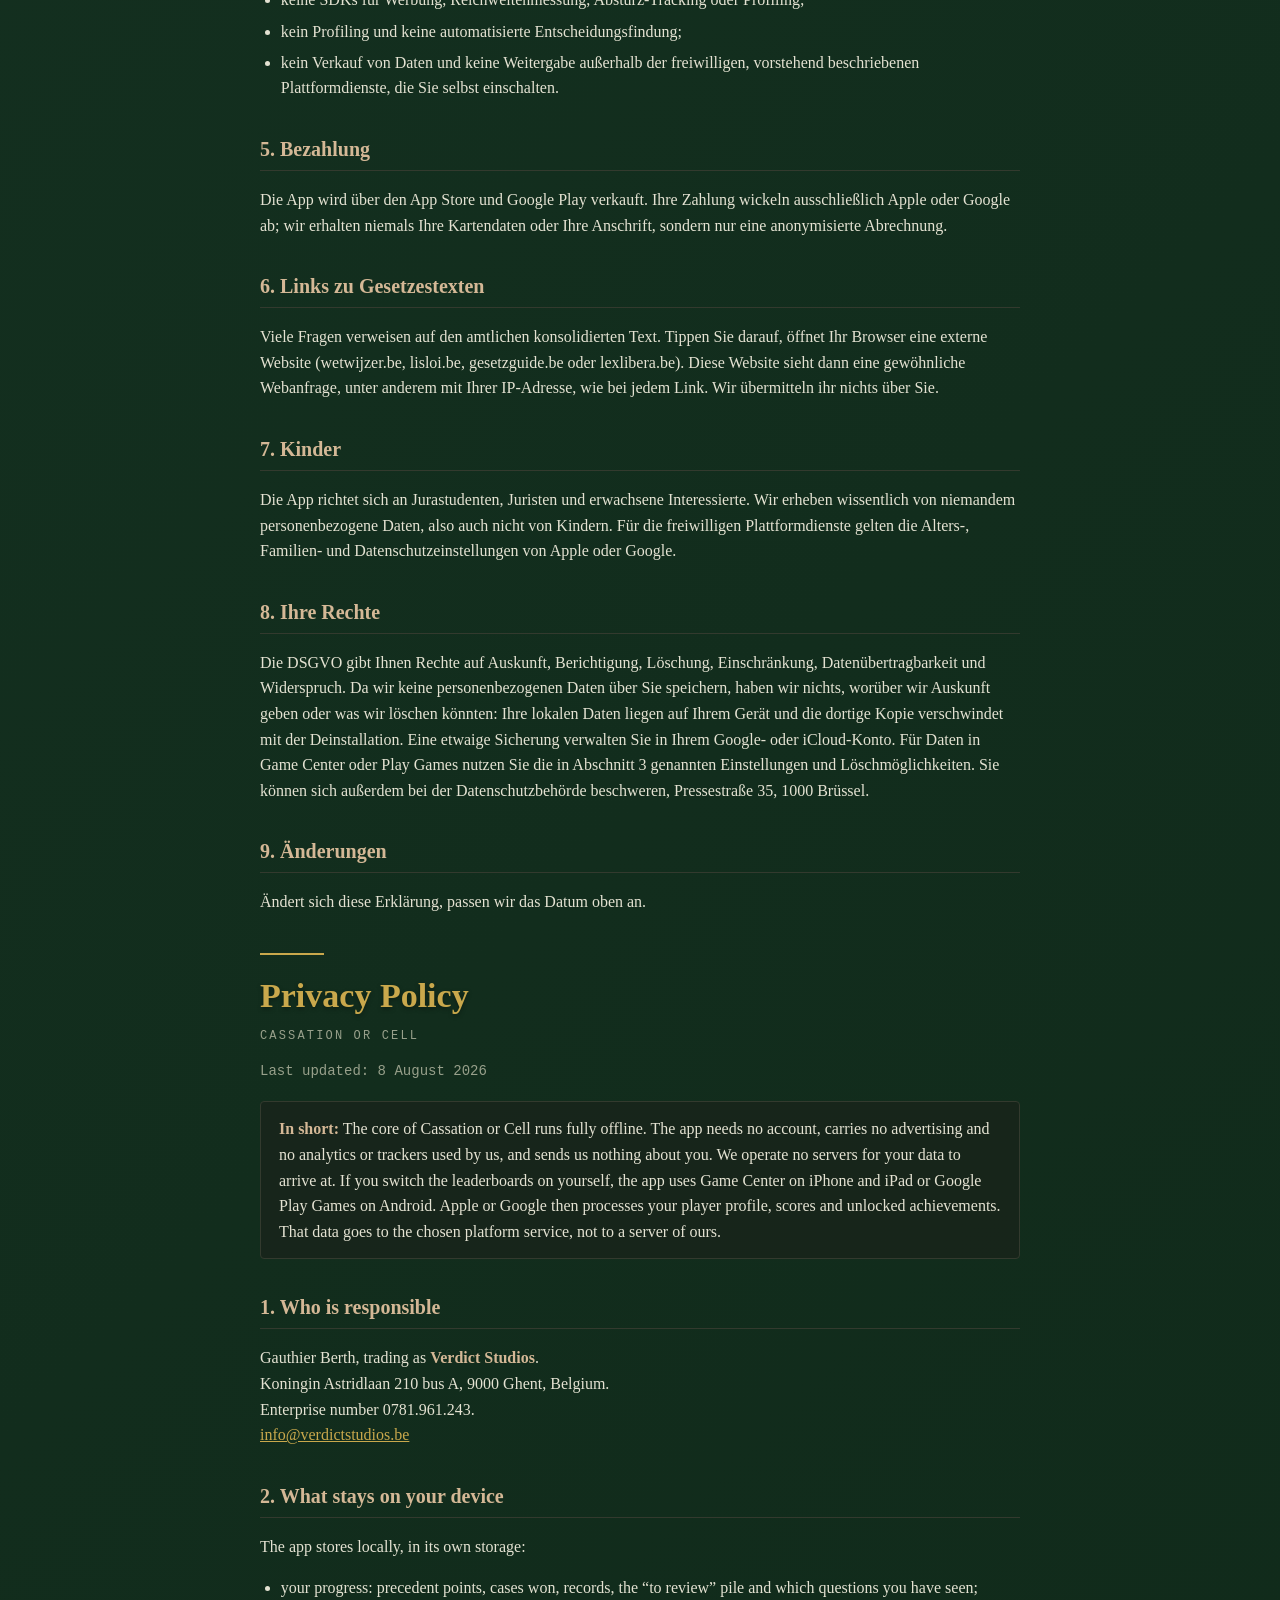
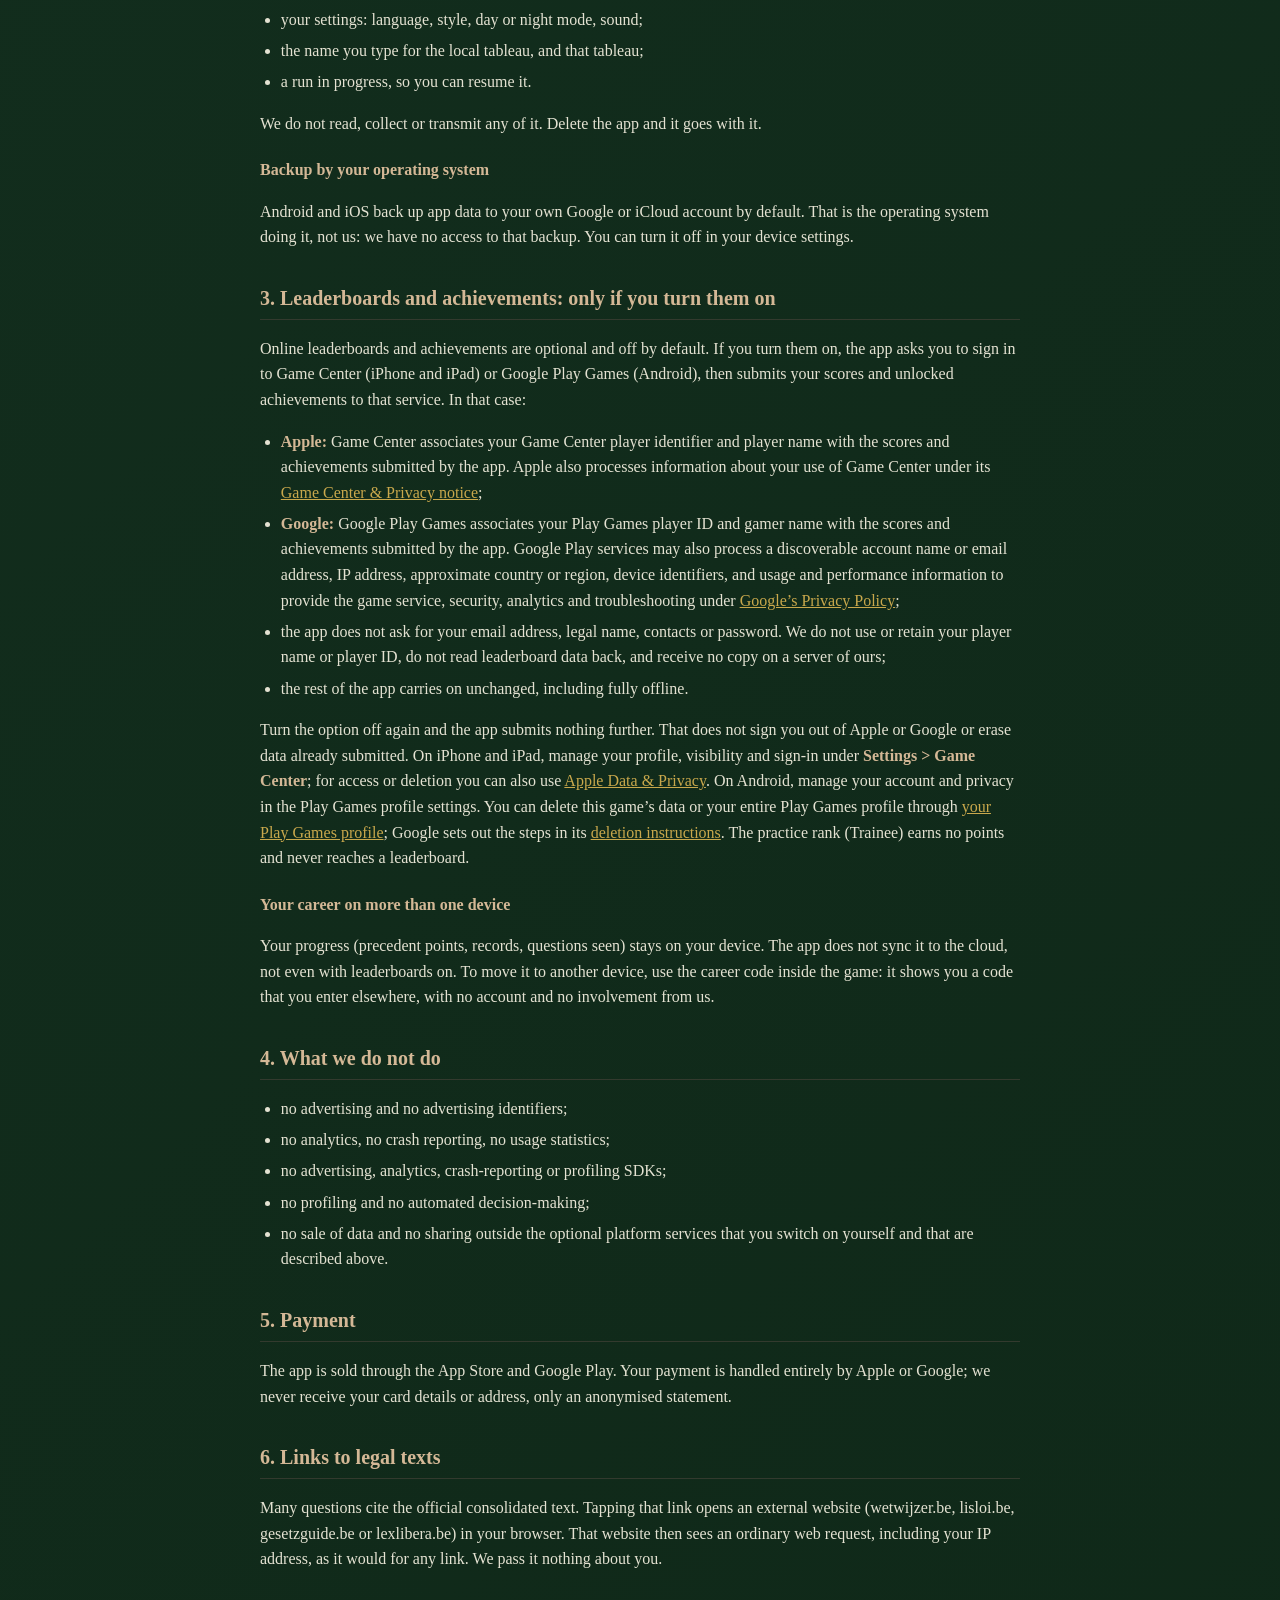
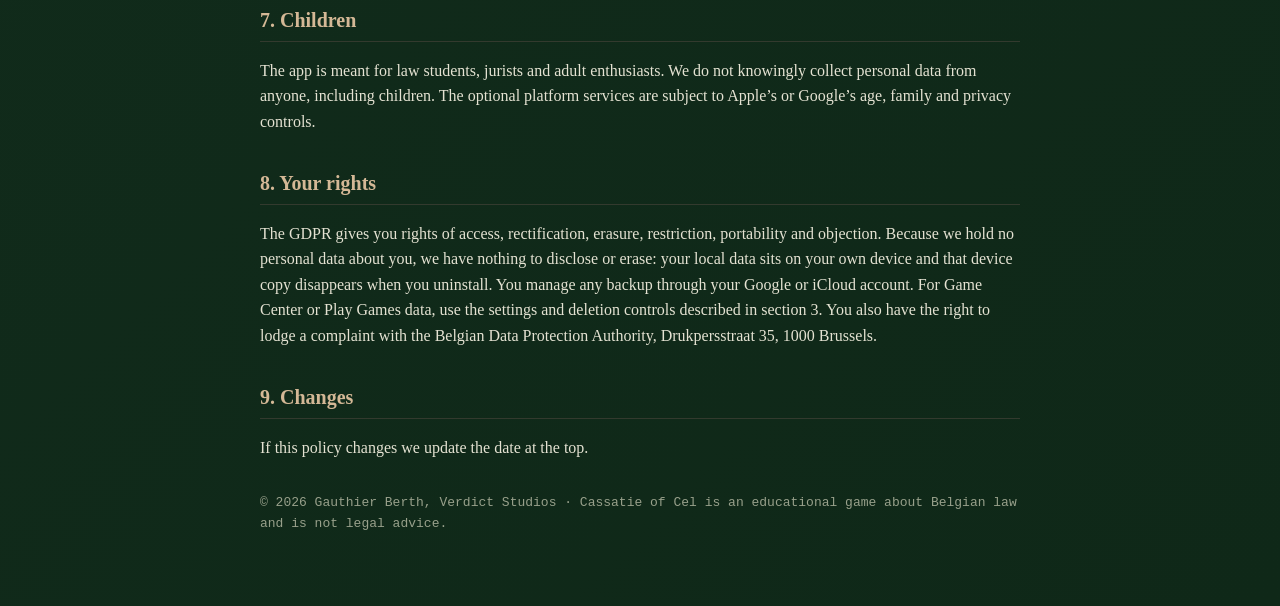
==== commit 74232661: "Add four-language game preview and gameplay videos" ====
--- a/index.html
+++ b/index.html
@@ -38,6 +38,14 @@
 <body>
 <div class="wrap">
 
+<aside class="box" aria-label="Cassatie of Cel / Cassation ou Cachot / Kassation oder Knast / Cassation or Cell">
+  <strong>Cassatie of Cel</strong>
+  <p><a href="play/?lang=nl" lang="nl">Spel &amp; gratis preview</a> ·
+  <a href="play/?lang=fr" lang="fr">Le jeu et sa démo gratuite</a> ·
+  <a href="play/?lang=de" lang="de">Spiel &amp; kostenlose Vorschau</a> ·
+  <a href="play/?lang=en" lang="en">Game &amp; free sample</a></p>
+</aside>
+
 <nav>
   <a href="#nl">Nederlands</a><a href="#fr">Français</a><a href="#de">Deutsch</a><a href="#en">English</a>
 </nav>
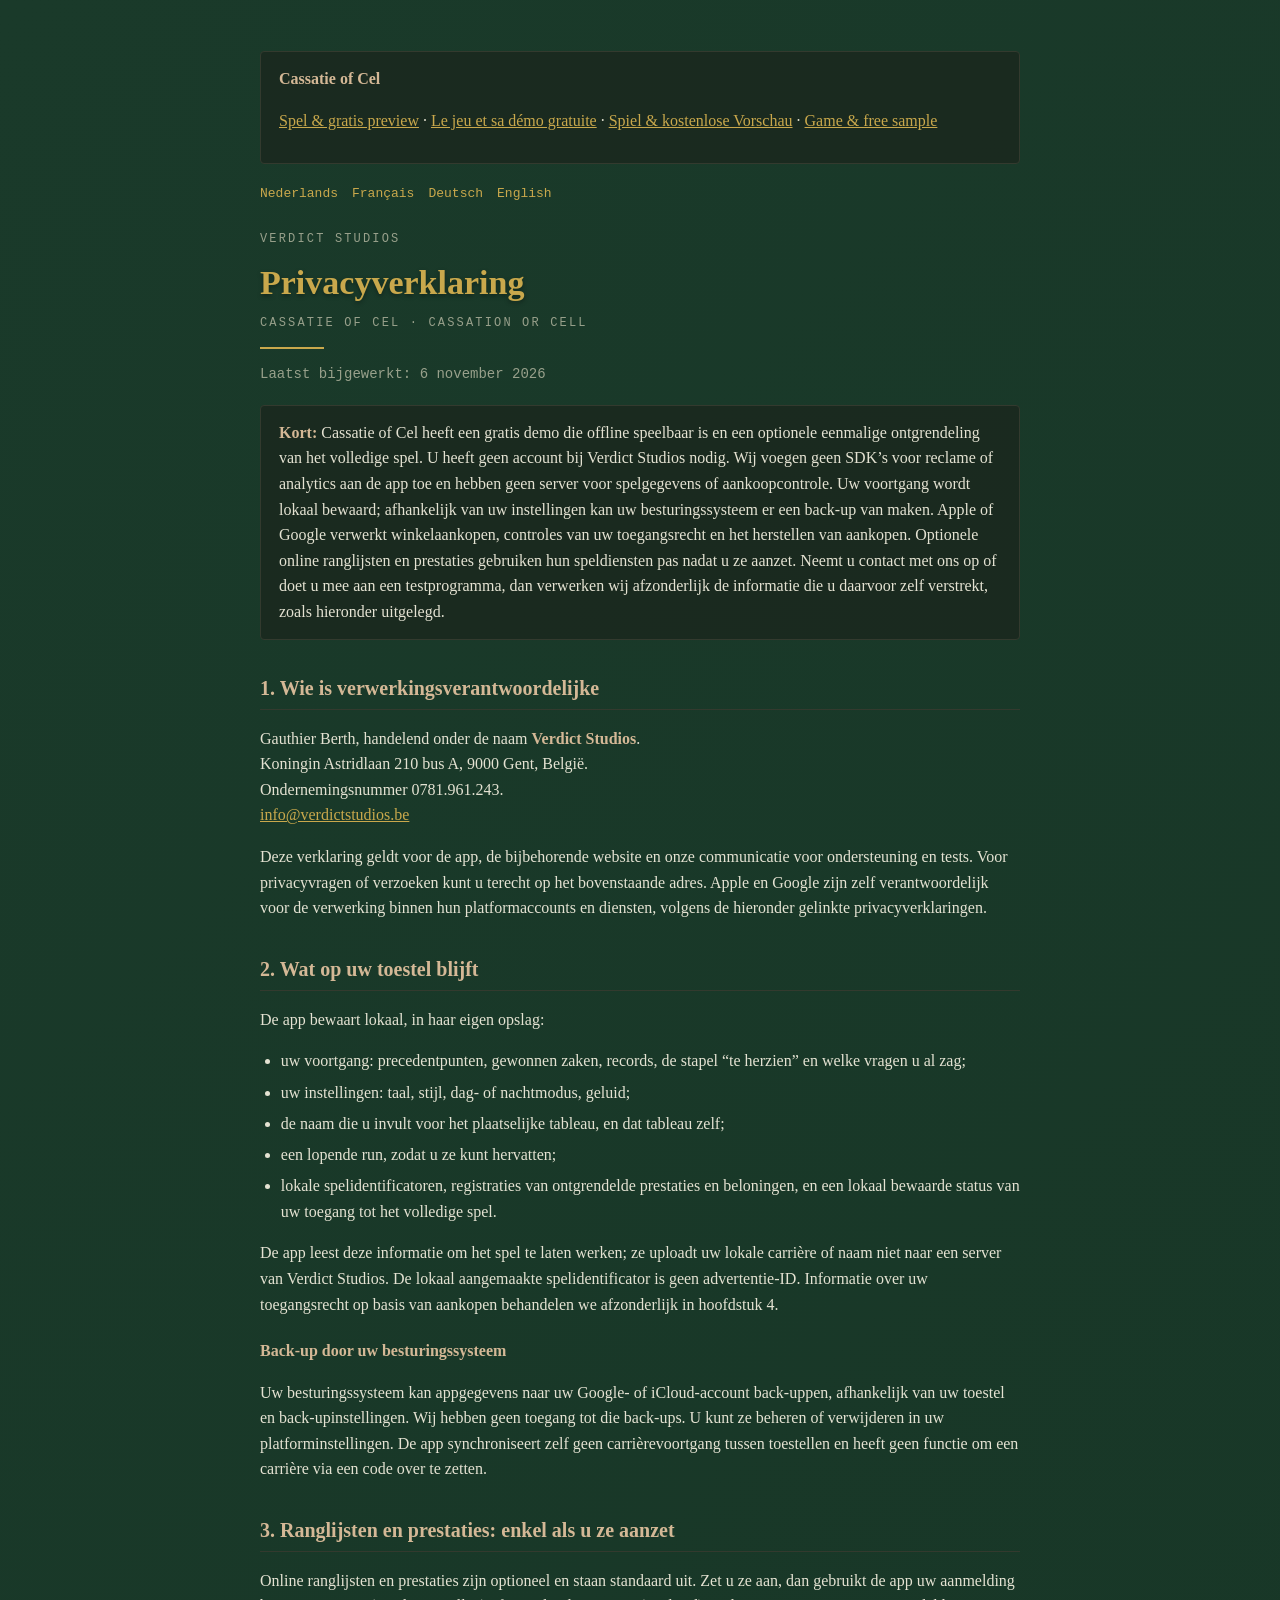
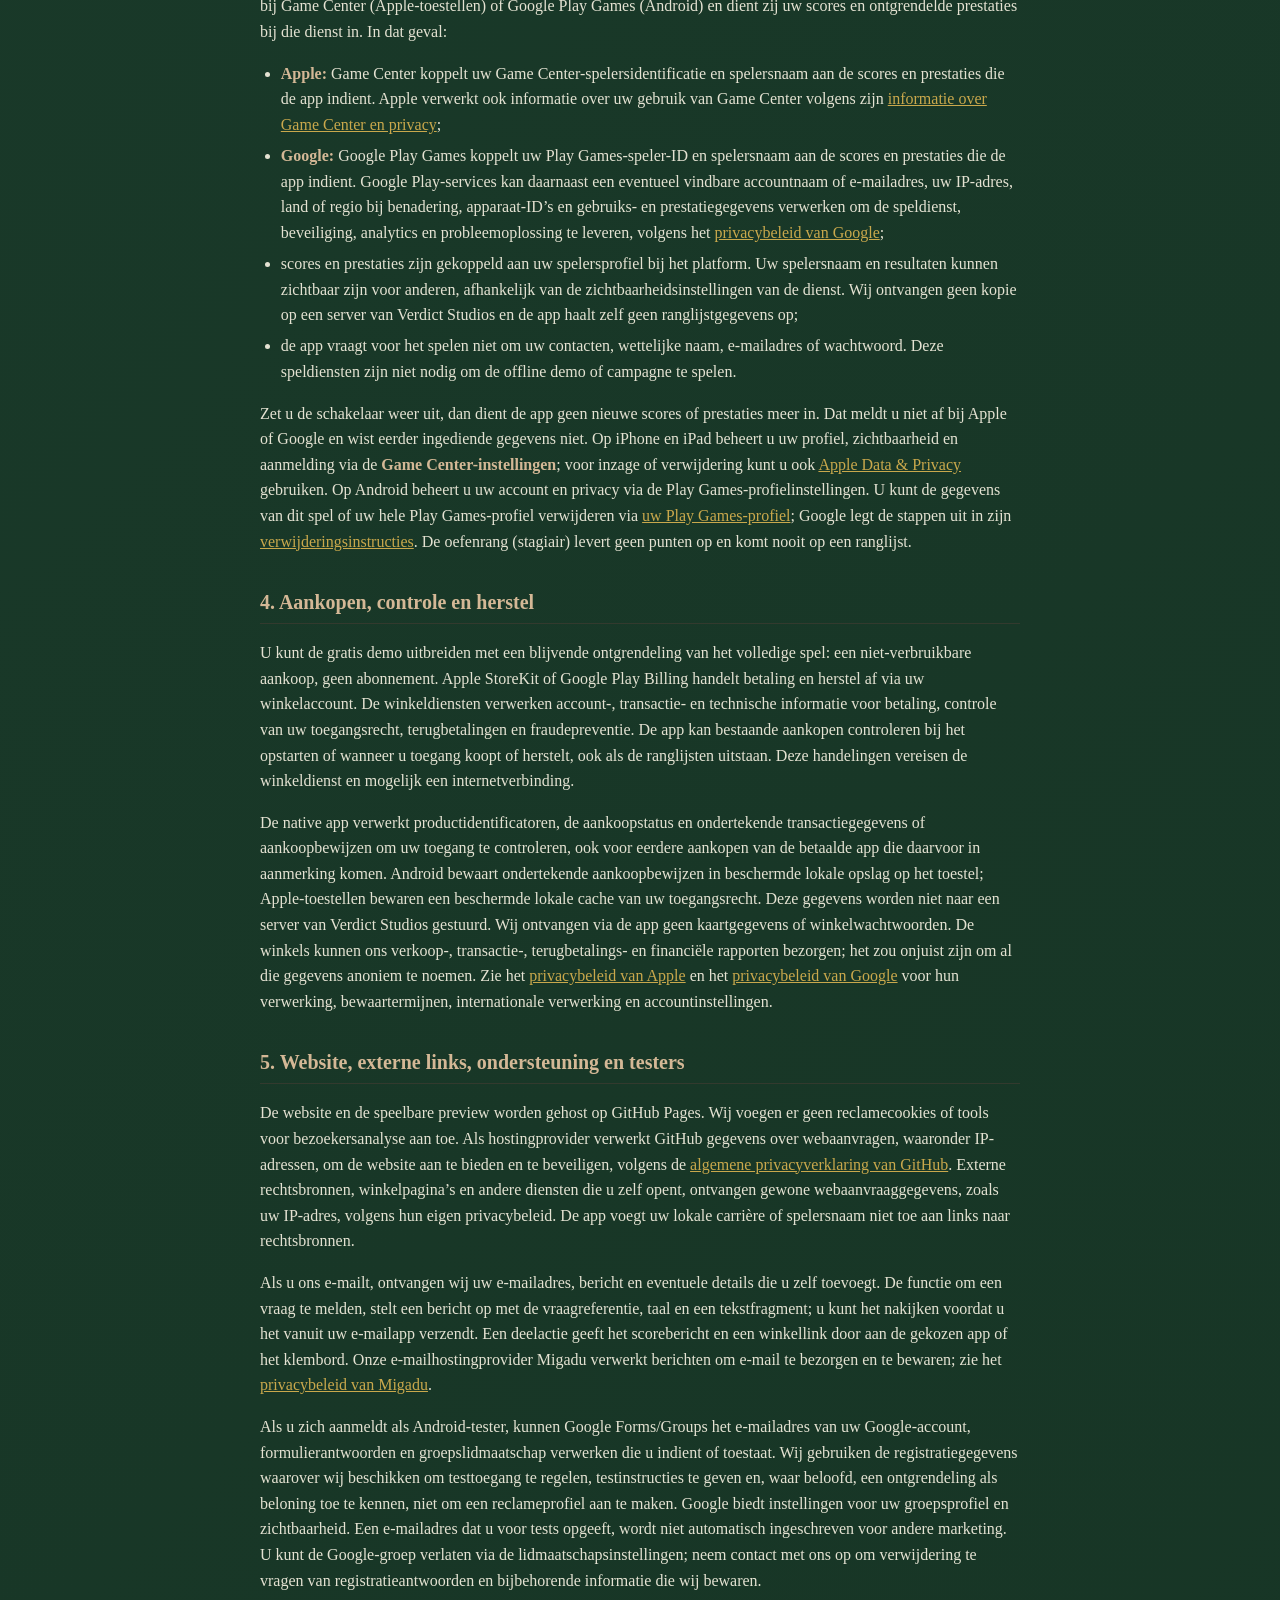
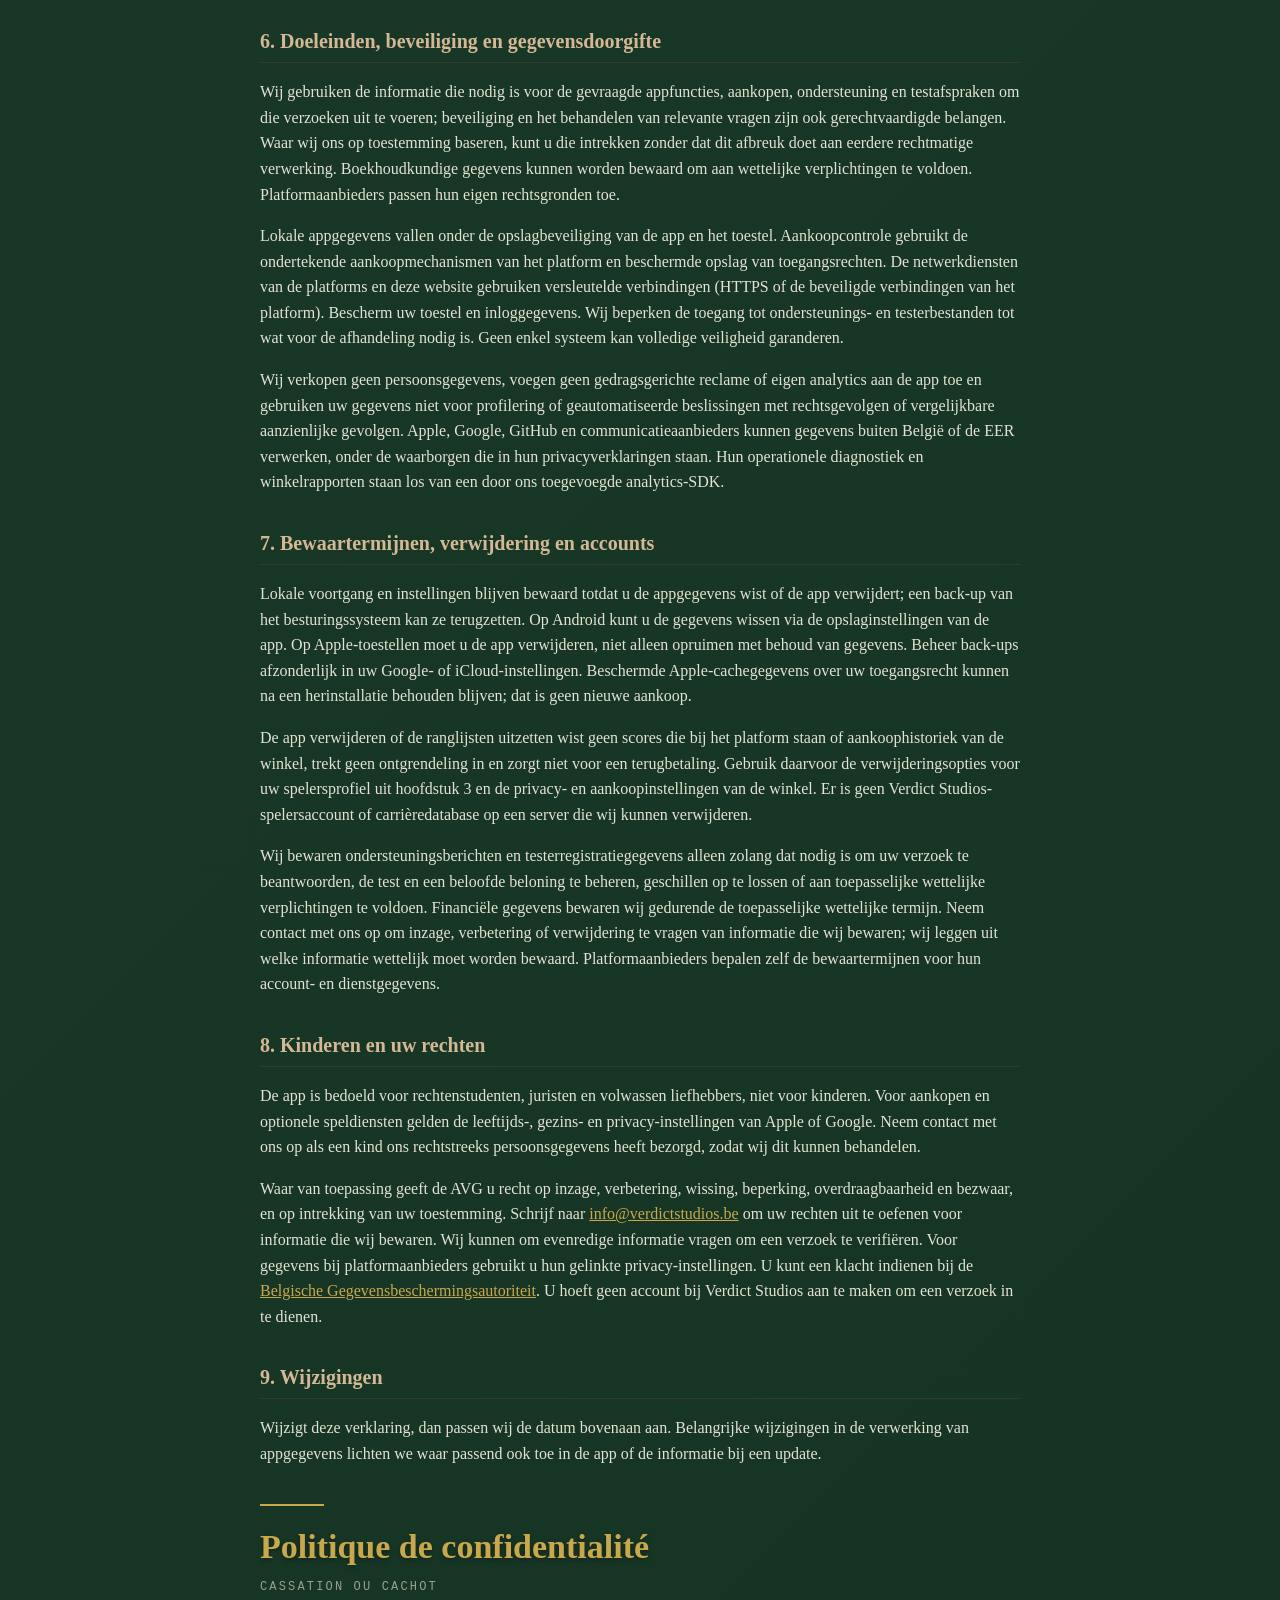
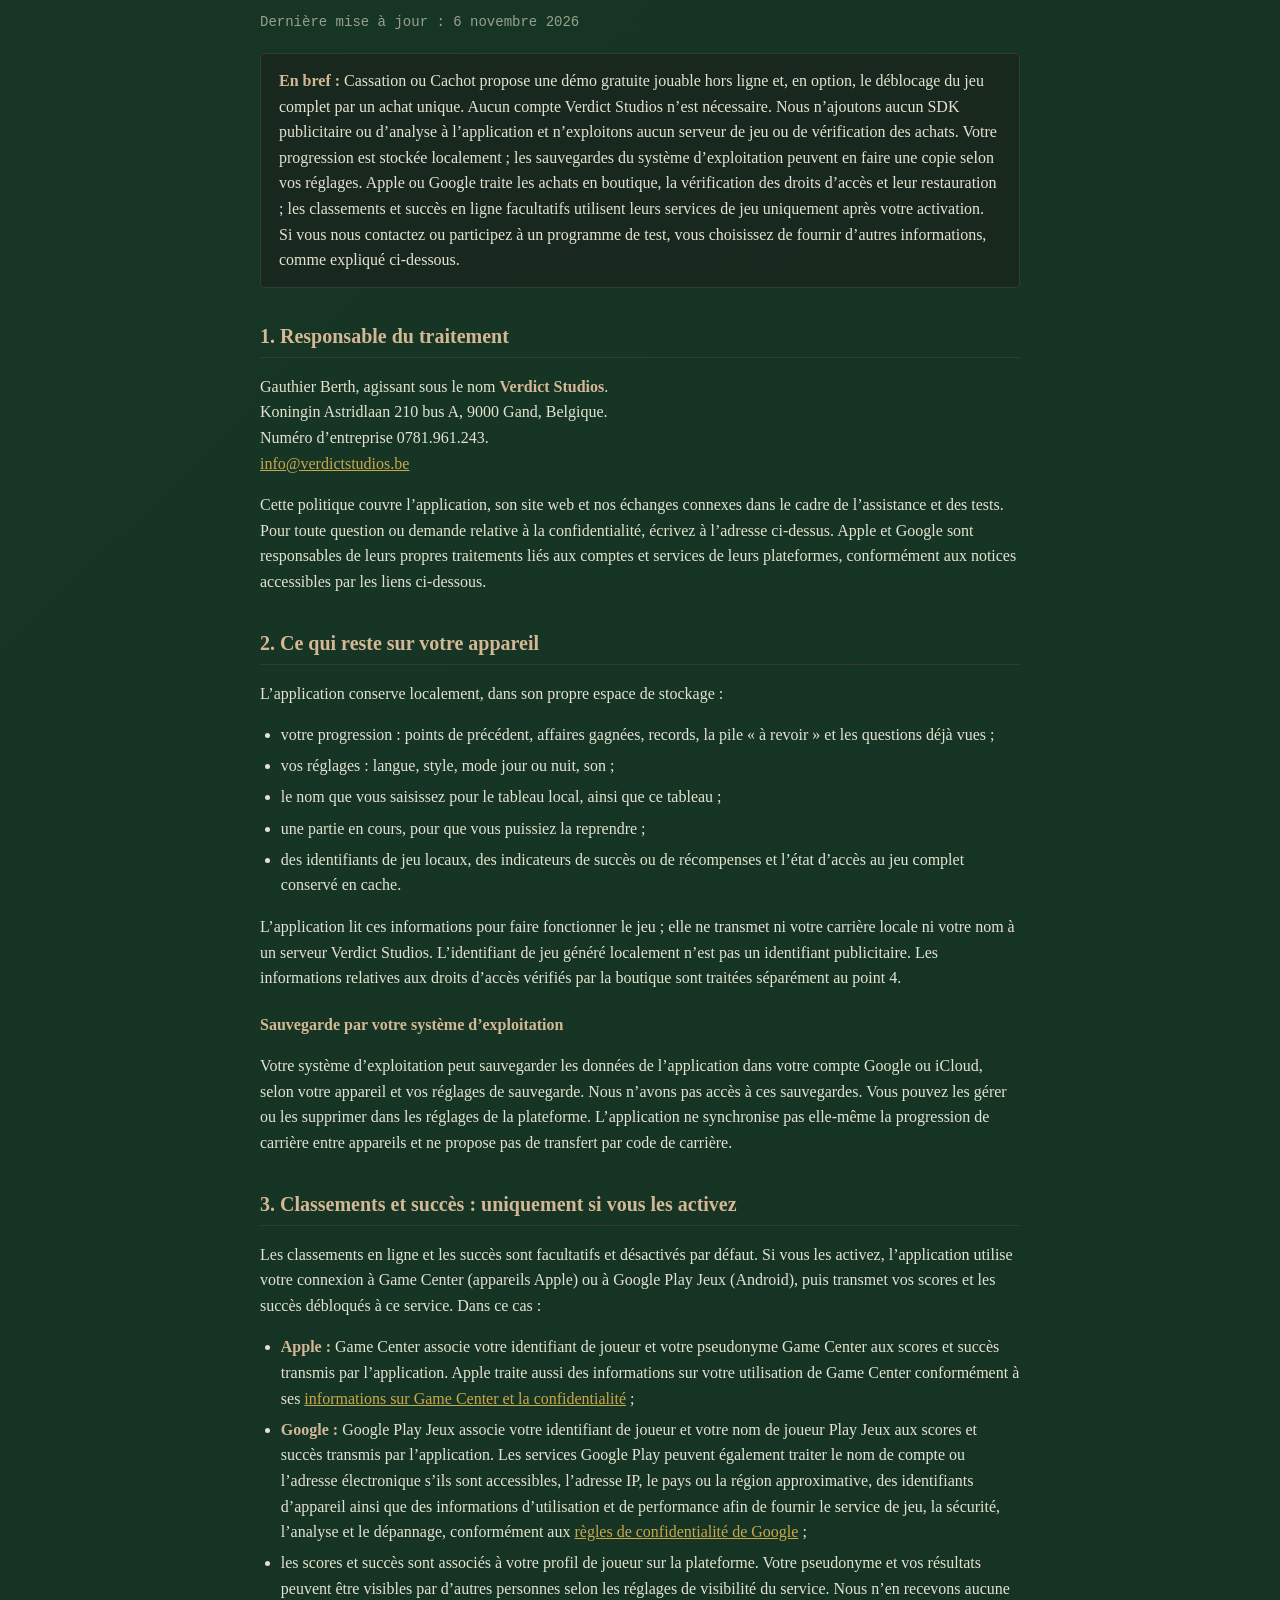
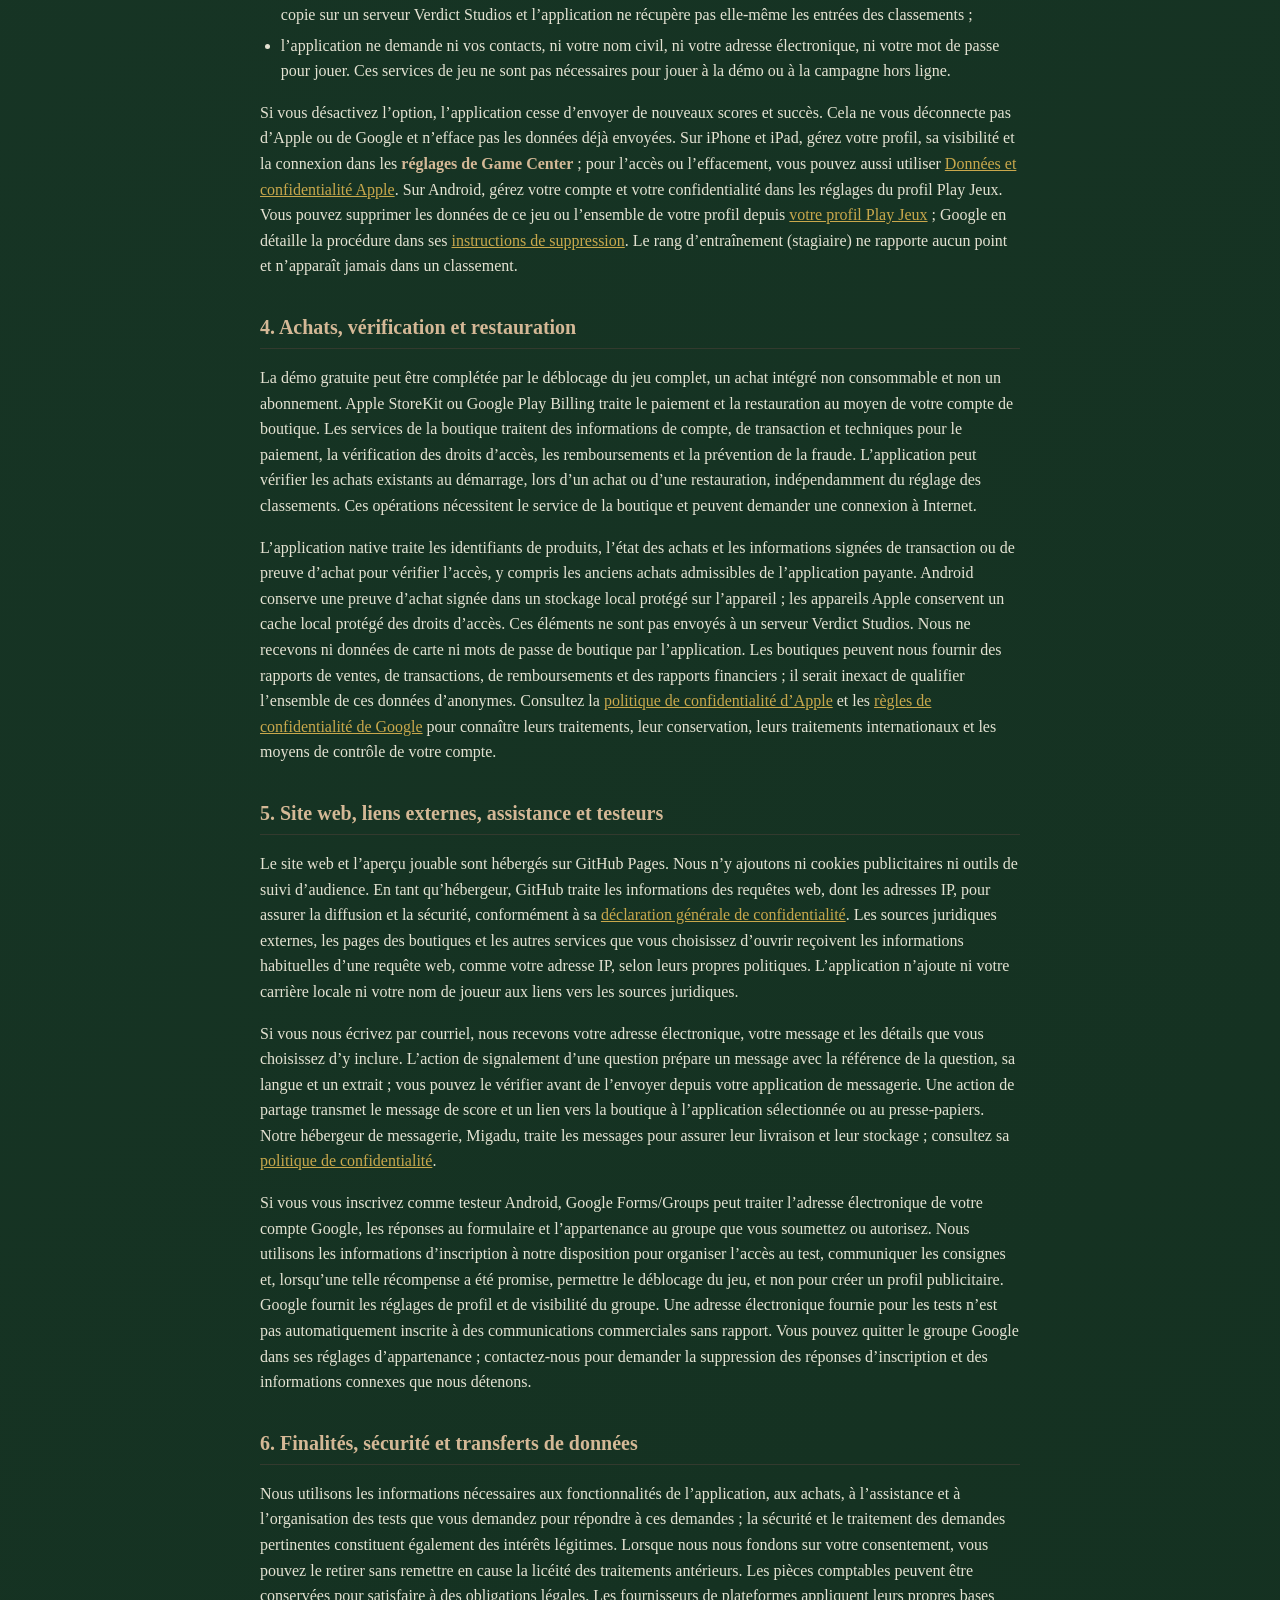
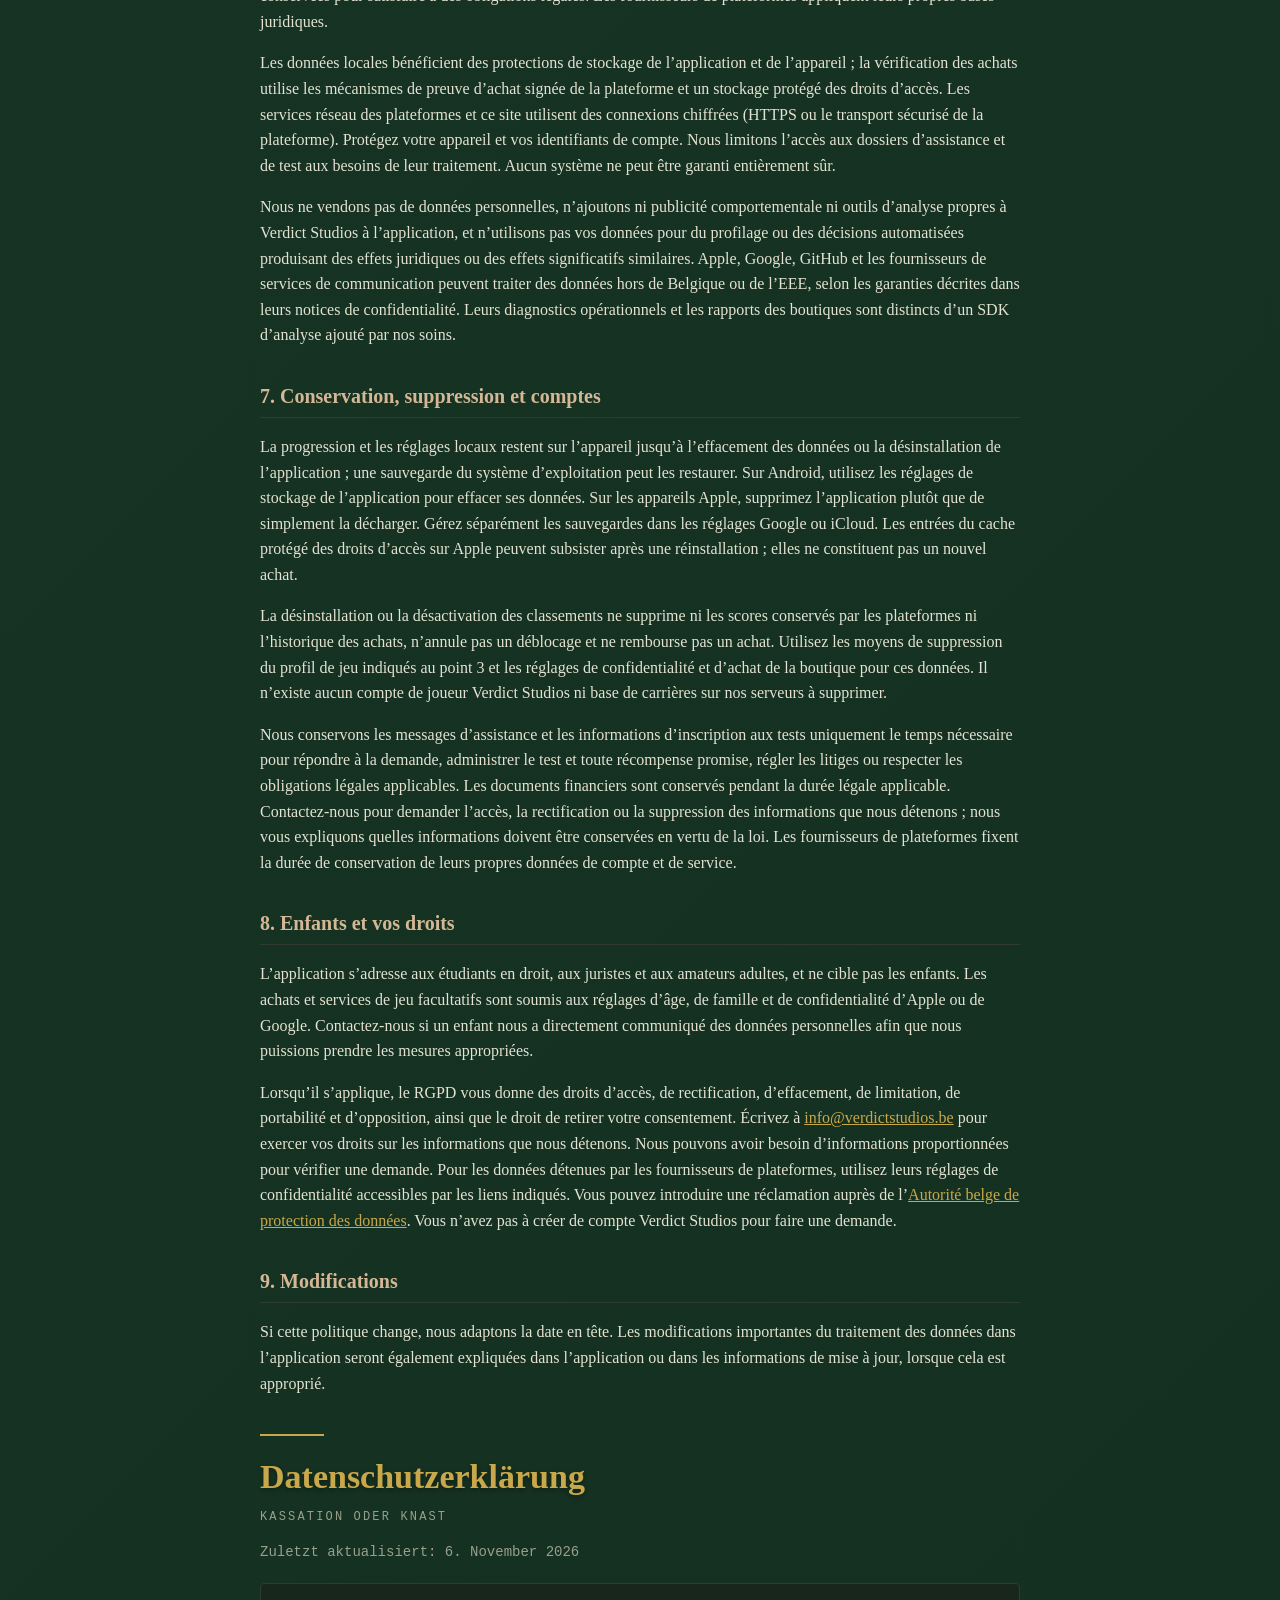
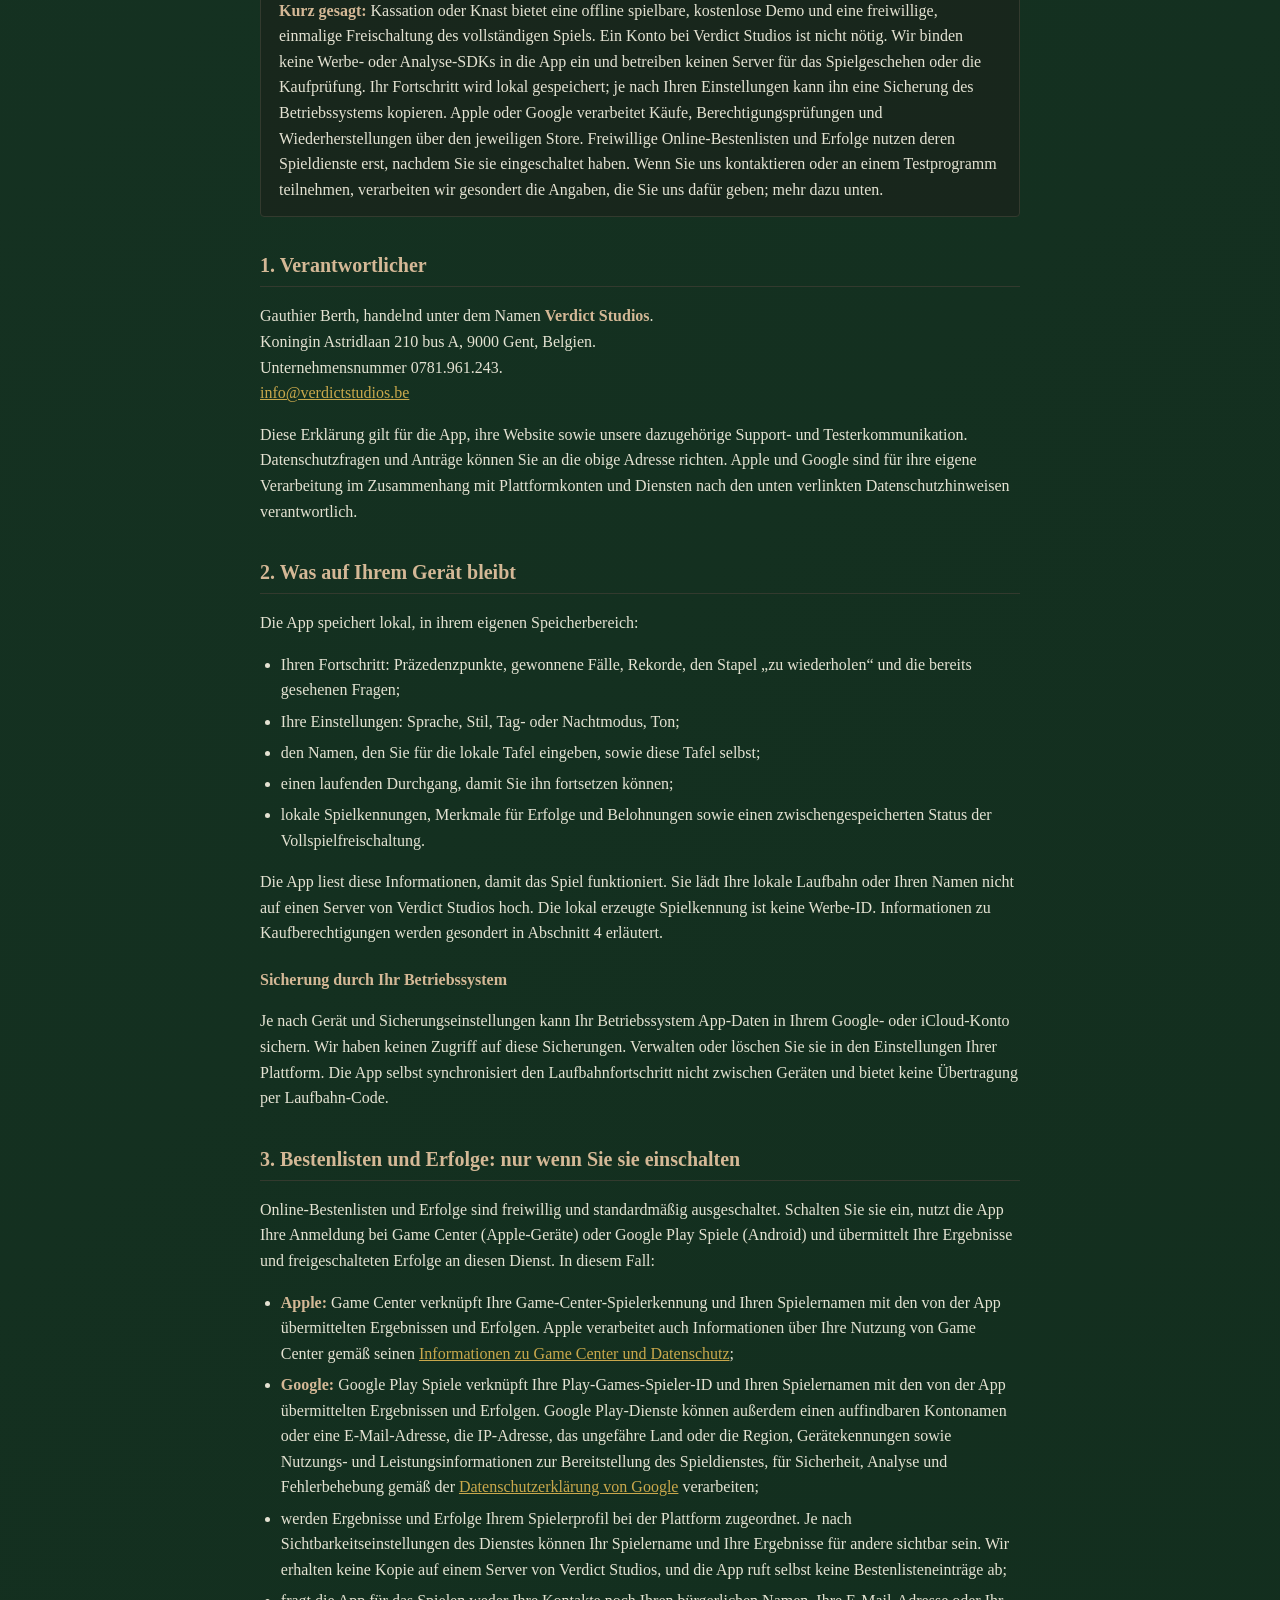
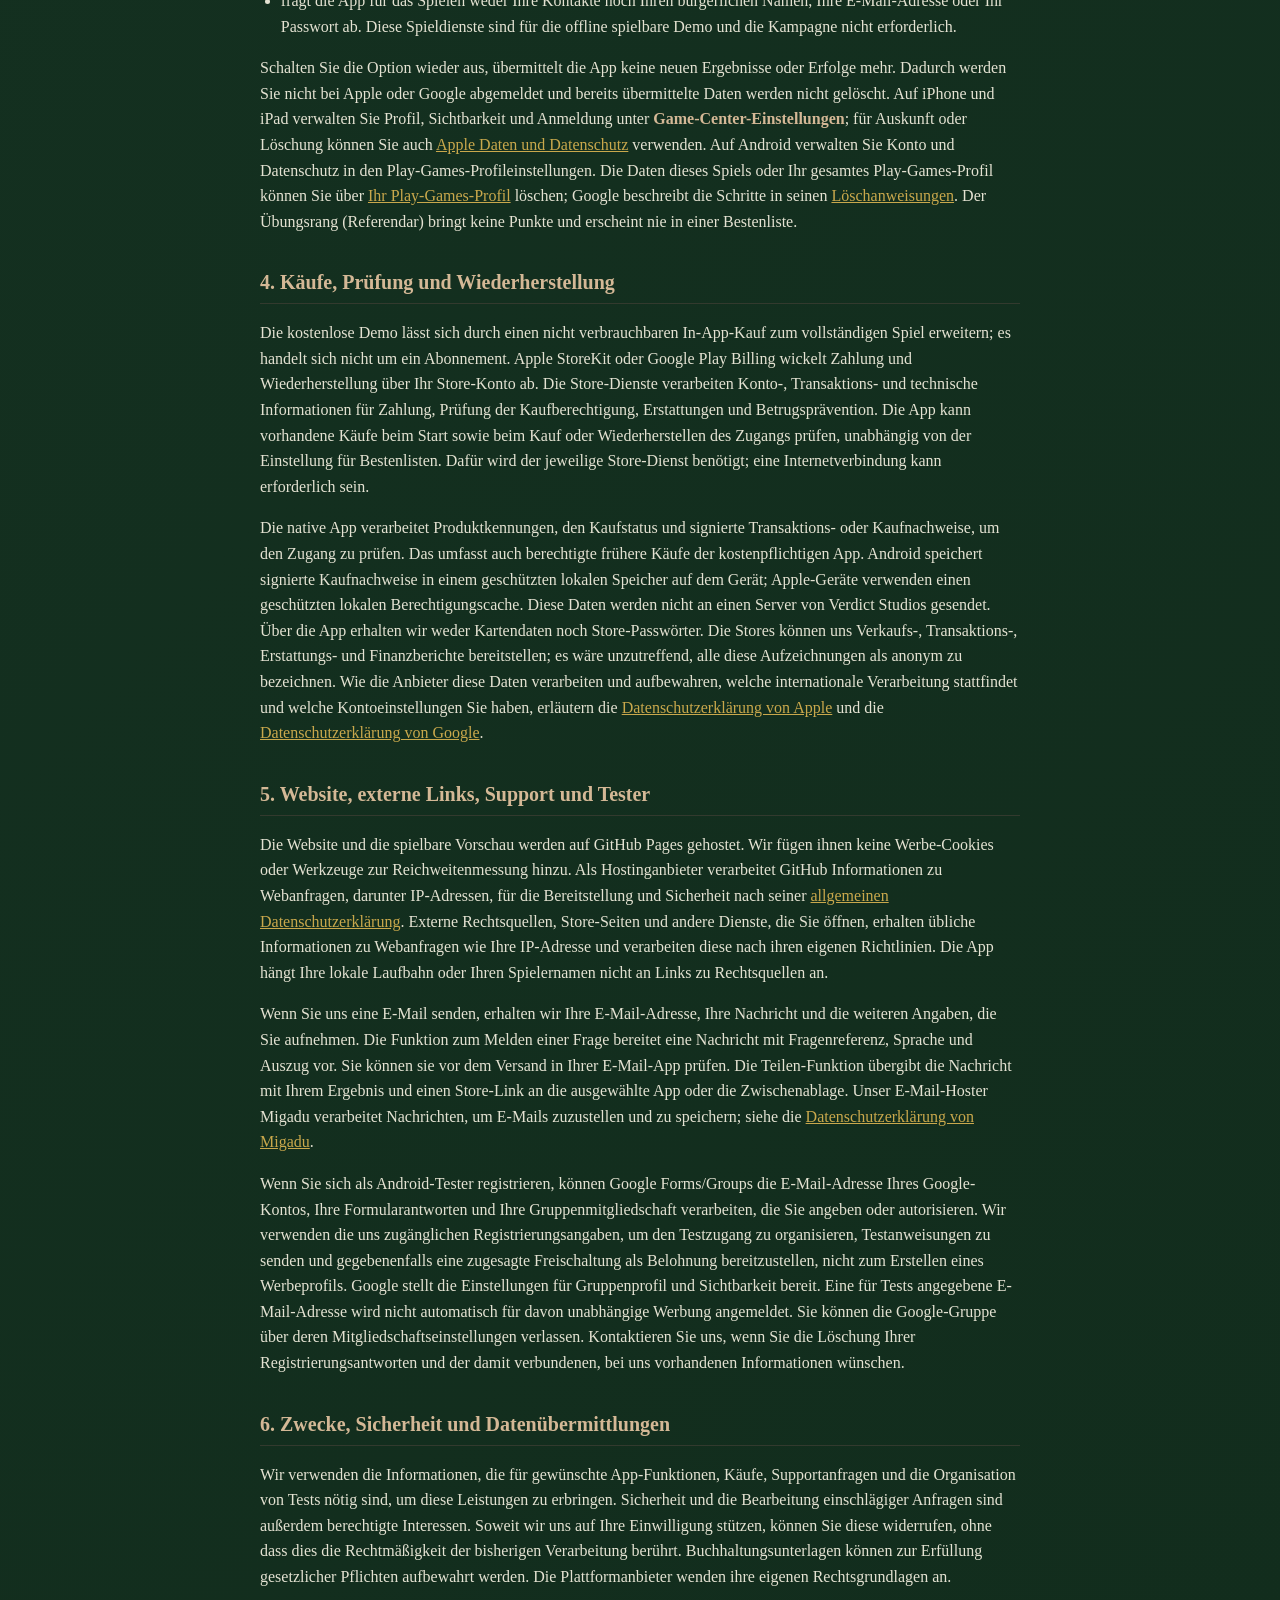
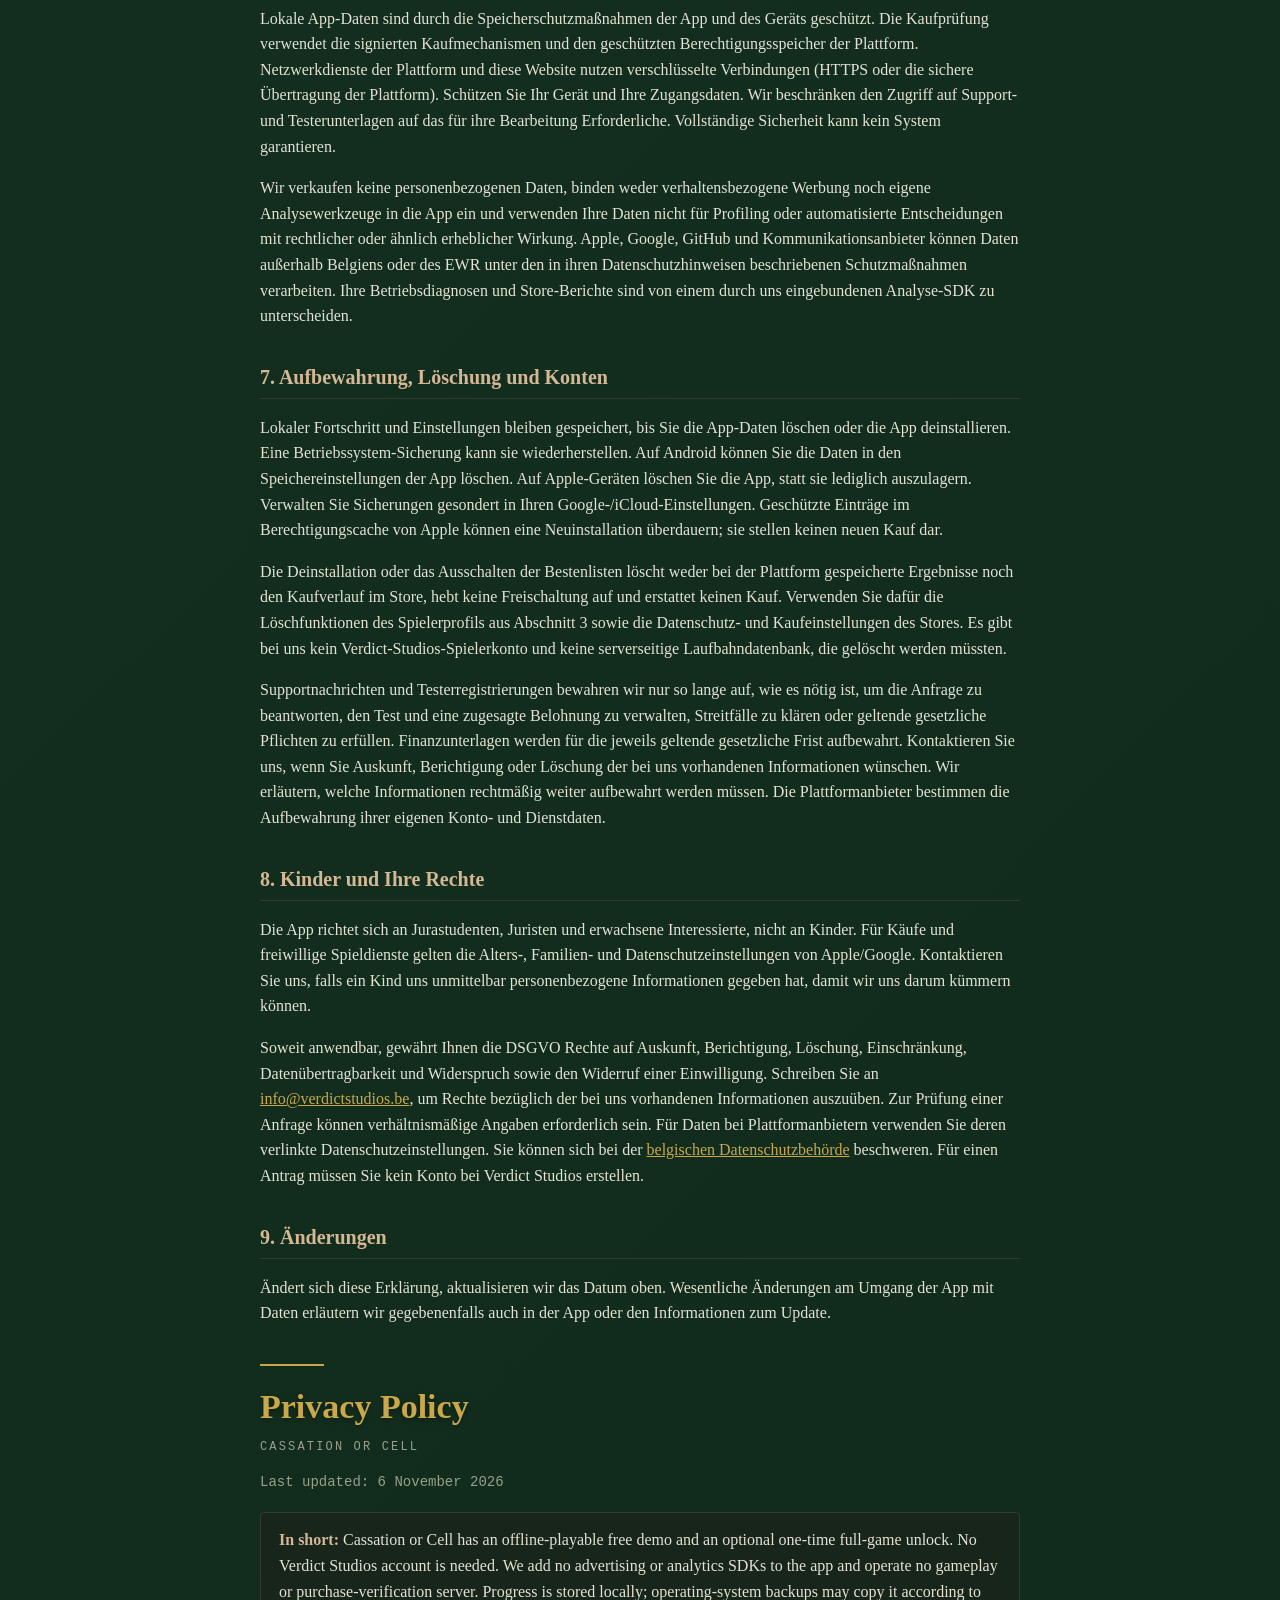
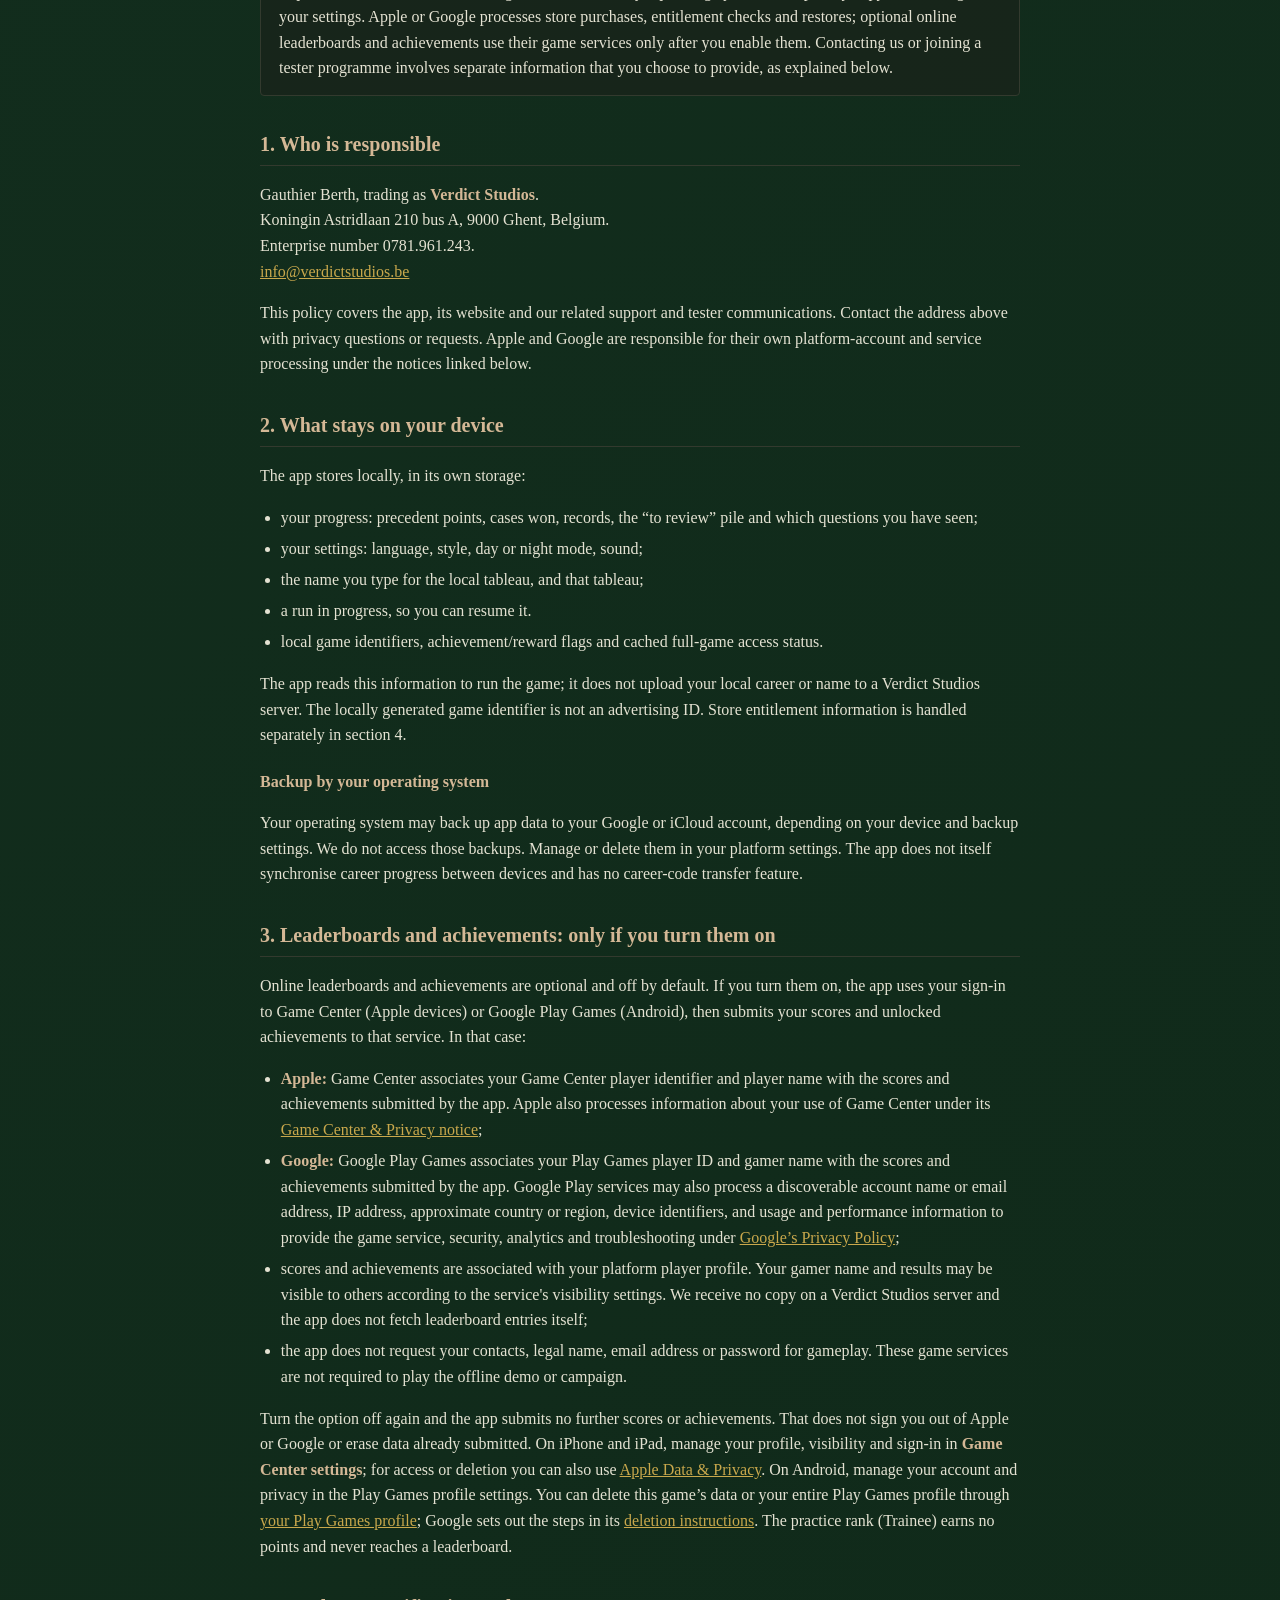
==== commit e0145084: "Update four-language privacy policy for freemium app and data retention" ====
--- a/index.html
+++ b/index.html
@@ -4,6 +4,8 @@
 <meta charset="utf-8">
 <meta name="viewport" content="width=device-width, initial-scale=1">
 <title>Privacyverklaring, Cassatie of Cel (Verdict Studios)</title>
+<meta name="description" content="Privacy policy for Cassatie of Cel by Verdict Studios, in Nederlands, français, Deutsch and English: local data, purchases, optional game services and deletion.">
+<link rel="canonical" href="https://verdictstudios.be/">
 <style>
   :root{
     --bg:#131711; --panel:#1C211A; --ink:#E4E2D2; --muted:#98A08B;
@@ -40,10 +42,10 @@
 
 <aside class="box" aria-label="Cassatie of Cel / Cassation ou Cachot / Kassation oder Knast / Cassation or Cell">
   <strong>Cassatie of Cel</strong>
-  <p><a href="play/?lang=nl" lang="nl">Spel &amp; gratis preview</a> ·
-  <a href="play/?lang=fr" lang="fr">Le jeu et sa démo gratuite</a> ·
-  <a href="play/?lang=de" lang="de">Spiel &amp; kostenlose Vorschau</a> ·
-  <a href="play/?lang=en" lang="en">Game &amp; free sample</a></p>
+  <p><a href="coc/play/?lang=nl" lang="nl">Spel &amp; gratis preview</a> ·
+  <a href="coc/play/?lang=fr" lang="fr">Le jeu et sa démo gratuite</a> ·
+  <a href="coc/play/?lang=de" lang="de">Spiel &amp; kostenlose Vorschau</a> ·
+  <a href="coc/play/?lang=en" lang="en">Game &amp; free sample</a></p>
 </aside>
 
 <nav>
@@ -51,20 +53,24 @@
 </nav>
 
 <!-- ============================ NEDERLANDS ============================ -->
-<section id="nl">
+<section id="nl" lang="nl">
   <div class="cap">Verdict Studios</div>
   <h1>Privacyverklaring</h1>
   <div class="cap">Cassatie of Cel · Cassation or Cell</div>
   <hr class="rule">
-  <p class="muted">Laatst bijgewerkt: 8 augustus 2026</p>
+  <p class="muted">Laatst bijgewerkt: 6 november 2026</p>
 
   <div class="box">
-    <strong>Kort:</strong> De kern van Cassatie of Cel werkt volledig offline. De app heeft
-    geen account nodig, bevat geen reclame en geen analytics of trackers van ons, en stuurt niets
-    over u naar ons door. Wij hebben geen servers waarop uw gegevens terechtkomen. Zet u
-    zelf de ranglijsten aan, dan gebruikt de app Game Center op iPhone en iPad of Google Play
-    Games op Android. Apple of Google verwerkt dan uw spelersprofiel, scores en ontgrendelde
-    prestaties. Die gegevens gaan naar de gekozen platformdienst, niet naar een server van ons.
+    <strong>Kort:</strong> Cassatie of Cel heeft een gratis demo die offline speelbaar is en
+    een optionele eenmalige ontgrendeling van het volledige spel. U heeft geen account bij
+    Verdict Studios nodig. Wij voegen geen SDK’s voor reclame of analytics aan de app toe
+    en hebben geen server voor spelgegevens of aankoopcontrole. Uw voortgang wordt lokaal
+    bewaard; afhankelijk van uw instellingen kan uw besturingssysteem er een back-up van
+    maken. Apple of Google verwerkt winkelaankopen, controles van uw toegangsrecht en
+    het herstellen van aankopen. Optionele online ranglijsten en prestaties gebruiken hun
+    speldiensten pas nadat u ze aanzet. Neemt u contact met ons op of doet u mee aan een
+    testprogramma, dan verwerken wij afzonderlijk de informatie die u daarvoor zelf verstrekt,
+    zoals hieronder uitgelegd.
   </div>
 
   <h2>1. Wie is verwerkingsverantwoordelijke</h2>
@@ -72,6 +78,10 @@
   Koningin Astridlaan 210 bus A, 9000 Gent, België.<br>
   Ondernemingsnummer 0781.961.243.<br>
   <a href="mailto:info@verdictstudios.be">info@verdictstudios.be</a></p>
+  <p>Deze verklaring geldt voor de app, de bijbehorende website en onze communicatie voor
+  ondersteuning en tests. Voor privacyvragen of verzoeken kunt u terecht op het bovenstaande
+  adres. Apple en Google zijn zelf verantwoordelijk voor de verwerking binnen hun
+  platformaccounts en diensten, volgens de hieronder gelinkte privacyverklaringen.</p>
 
   <h2>2. Wat op uw toestel blijft</h2>
   <p>De app bewaart lokaal, in haar eigen opslag:</p>
@@ -79,20 +89,25 @@
     <li>uw voortgang: precedentpunten, gewonnen zaken, records, de stapel “te herzien” en welke vragen u al zag;</li>
     <li>uw instellingen: taal, stijl, dag- of nachtmodus, geluid;</li>
     <li>de naam die u invult voor het plaatselijke tableau, en dat tableau zelf;</li>
-    <li>een lopende run, zodat u ze kunt hervatten.</li>
+    <li>een lopende run, zodat u ze kunt hervatten;</li>
+    <li>lokale spelidentificatoren, registraties van ontgrendelde prestaties en beloningen,
+    en een lokaal bewaarde status van uw toegang tot het volledige spel.</li>
   </ul>
-  <p>Wij lezen, verzamelen of verzenden deze gegevens niet. Verwijdert u de app, dan
-  verdwijnen ze mee.</p>
+  <p>De app leest deze informatie om het spel te laten werken; ze uploadt uw lokale carrière
+  of naam niet naar een server van Verdict Studios. De lokaal aangemaakte spelidentificator
+  is geen advertentie-ID. Informatie over uw toegangsrecht op basis van aankopen behandelen
+  we afzonderlijk in hoofdstuk 4.</p>
 
   <h3>Back-up door uw besturingssysteem</h3>
-  <p>Android en iOS maken standaard een back-up van appgegevens naar uw eigen Google- of
-  iCloud-account, zodat u bij een nieuw toestel niet opnieuw moet beginnen. Dat doet het
-  besturingssysteem, niet wij: wij hebben geen toegang tot die back-up. U kunt dit
-  uitzetten in de instellingen van uw toestel.</p>
+  <p>Uw besturingssysteem kan appgegevens naar uw Google- of iCloud-account back-uppen,
+  afhankelijk van uw toestel en back-upinstellingen. Wij hebben geen toegang tot die
+  back-ups. U kunt ze beheren of verwijderen in uw platforminstellingen. De app
+  synchroniseert zelf geen carrièrevoortgang tussen toestellen en heeft geen functie
+  om een carrière via een code over te zetten.</p>
 
   <h2>3. Ranglijsten en prestaties: enkel als u ze aanzet</h2>
   <p>Online ranglijsten en prestaties zijn optioneel en staan standaard uit. Zet u ze aan,
-  dan vraagt de app u aan te melden bij Game Center (iPhone en iPad) of Google Play Games
+  dan gebruikt de app uw aanmelding bij Game Center (Apple-toestellen) of Google Play Games
   (Android) en dient zij uw scores en ontgrendelde prestaties bij die dienst in. In dat
   geval:</p>
   <ul>
@@ -107,14 +122,16 @@
     bij benadering, apparaat-ID’s en gebruiks- en prestatiegegevens verwerken om de
     speldienst, beveiliging, analytics en probleemoplossing te leveren, volgens het
     <a href="https://policies.google.com/privacy">privacybeleid van Google</a>;</li>
-    <li>de app vraagt uw e-mailadres, wettelijke naam, contacten of wachtwoord niet op. Wij
-    gebruiken of bewaren uw spelersnaam of spelers-ID niet, lezen geen ranglijstgegevens
-    terug en ontvangen geen kopie op een server van ons;</li>
-    <li>blijft de rest van de app onveranderd werken, ook volledig offline.</li>
+    <li>scores en prestaties zijn gekoppeld aan uw spelersprofiel bij het platform. Uw
+    spelersnaam en resultaten kunnen zichtbaar zijn voor anderen, afhankelijk van de
+    zichtbaarheidsinstellingen van de dienst. Wij ontvangen geen kopie op een server van
+    Verdict Studios en de app haalt zelf geen ranglijstgegevens op;</li>
+    <li>de app vraagt voor het spelen niet om uw contacten, wettelijke naam, e-mailadres
+    of wachtwoord. Deze speldiensten zijn niet nodig om de offline demo of campagne te spelen.</li>
   </ul>
-  <p>Zet u de schakelaar weer uit, dan dient de app niets meer in. Dat meldt u niet af bij
+  <p>Zet u de schakelaar weer uit, dan dient de app geen nieuwe scores of prestaties meer in. Dat meldt u niet af bij
   Apple of Google en wist eerder ingediende gegevens niet. Op iPhone en iPad beheert u uw
-  profiel, zichtbaarheid en aanmelding via <strong>Instellingen &gt; Game Center</strong>;
+  profiel, zichtbaarheid en aanmelding via de <strong>Game Center-instellingen</strong>;
   voor inzage of verwijdering kunt u ook
   <a href="https://privacy.apple.com/">Apple Data &amp; Privacy</a> gebruiken. Op Android
   beheert u uw account en privacy via de Play Games-profielinstellingen. U kunt de gegevens
@@ -124,69 +141,132 @@
   <a href="https://support.google.com/googleplay/answer/9130646">verwijderingsinstructies</a>.
   De oefenrang (stagiair) levert geen punten op en komt nooit op een ranglijst.</p>
 
-  <h3>Uw carrière op meerdere toestellen</h3>
-  <p>Uw voortgang (precedentpunten, records, geziene vragen) blijft op uw toestel. De
-  app synchroniseert ze niet naar de cloud, ook niet met de ranglijsten aan. Wilt u ze
-  naar een ander toestel overzetten, dan gebruikt u de carrièrecode in het spel: die
-  toont u de code en u voert ze elders in, zonder account en zonder tussenkomst van
-  ons.</p>
-
-  <h2>4. Wat wij niet doen</h2>
-  <ul>
-    <li>geen reclame en geen advertentie-identificatoren;</li>
-    <li>geen analytics, geen crashtracking, geen gebruiksstatistieken;</li>
-    <li>geen SDK’s voor reclame, analytics, crashtracking of profilering;</li>
-    <li>geen profilering en geen geautomatiseerde besluitvorming;</li>
-    <li>geen verkoop van gegevens en geen doorgifte buiten de optionele platformdiensten
-    die u zelf aanzet en die hierboven zijn beschreven.</li>
-  </ul>
-
-  <h2>5. Betaling</h2>
-  <p>De app wordt verkocht via de App Store en Google Play. Uw betaling verloopt volledig
-  bij Apple of Google; wij ontvangen nooit uw kaartgegevens of adres, enkel een
-  geanonimiseerde afrekening.</p>
-
-  <h2>6. Links naar wetteksten</h2>
-  <p>Bij veel vragen staat een verwijzing naar de officiële geconsolideerde wettekst. Tikt
-  u die aan, dan opent uw browser een externe website (wetwijzer.be, lisloi.be,
-  gesetzguide.be of lexlibera.be). Die website ziet dan een gewone webaanvraag, met onder
-  meer uw IP-adres, zoals bij elke link. Wij geven daarbij niets over u door.</p>
-
-  <h2>7. Kinderen</h2>
-  <p>De app is bedoeld voor rechtenstudenten, juristen en volwassen liefhebbers. Wij
-  verzamelen bewust van niemand persoonsgegevens, en dus ook niet van kinderen. Voor de
-  optionele platformdiensten gelden de leeftijds-, gezins- en privacy-instellingen van
-  Apple of Google.</p>
-
-  <h2>8. Uw rechten</h2>
-  <p>Onder de AVG heeft u recht op inzage, verbetering, wissing, beperking,
-  overdraagbaarheid en bezwaar. Omdat wij geen persoonsgegevens over u bewaren, hebben wij
-  niets om in te zien of te wissen: uw lokale gegevens staan op uw eigen toestel en de
-  toestelkopie verdwijnt wanneer u de app verwijdert. Een eventuele back-up beheert u in uw
-  Google- of iCloud-account. Voor gegevens van Game Center of Play Games gebruikt u de
-  instellingen en verwijderingsmogelijkheden in hoofdstuk 3.
-  U heeft ook het recht klacht in te dienen bij de Gegevensbeschermingsautoriteit,
-  Drukpersstraat 35, 1000 Brussel.</p>
+  <h2>4. Aankopen, controle en herstel</h2>
+  <p>U kunt de gratis demo uitbreiden met een blijvende ontgrendeling van het volledige
+  spel: een niet-verbruikbare aankoop, geen abonnement. Apple StoreKit of Google Play
+  Billing handelt betaling en herstel af via uw winkelaccount. De winkeldiensten verwerken
+  account-, transactie- en technische informatie voor betaling, controle van uw
+  toegangsrecht, terugbetalingen en fraudepreventie. De app kan bestaande aankopen
+  controleren bij het opstarten of wanneer u toegang koopt of herstelt, ook als de
+  ranglijsten uitstaan. Deze handelingen vereisen de winkeldienst en mogelijk een
+  internetverbinding.</p>
+  <p>De native app verwerkt productidentificatoren, de aankoopstatus en ondertekende
+  transactiegegevens of aankoopbewijzen om uw toegang te controleren, ook voor eerdere
+  aankopen van de betaalde app die daarvoor in aanmerking komen. Android bewaart
+  ondertekende aankoopbewijzen in beschermde lokale opslag op het toestel; Apple-toestellen
+  bewaren een beschermde lokale cache van uw toegangsrecht. Deze gegevens worden niet
+  naar een server van Verdict Studios gestuurd. Wij ontvangen via de app geen kaartgegevens
+  of winkelwachtwoorden. De winkels kunnen ons verkoop-, transactie-, terugbetalings- en
+  financiële rapporten bezorgen; het zou onjuist zijn om al die gegevens anoniem te noemen.
+  Zie het <a href="https://www.apple.com/legal/privacy/">privacybeleid van Apple</a> en het
+  <a href="https://policies.google.com/privacy">privacybeleid van Google</a> voor hun
+  verwerking, bewaartermijnen, internationale verwerking en accountinstellingen.</p>
+
+  <h2>5. Website, externe links, ondersteuning en testers</h2>
+  <p>De website en de speelbare preview worden gehost op GitHub Pages. Wij voegen er geen
+  reclamecookies of tools voor bezoekersanalyse aan toe. Als hostingprovider verwerkt
+  GitHub gegevens over webaanvragen, waaronder IP-adressen, om de website aan te bieden
+  en te beveiligen, volgens de
+  <a href="https://docs.github.com/en/site-policy/privacy-policies/github-general-privacy-statement">algemene privacyverklaring van GitHub</a>.
+  Externe rechtsbronnen, winkelpagina’s en andere diensten die u zelf opent, ontvangen
+  gewone webaanvraaggegevens, zoals uw IP-adres, volgens hun eigen privacybeleid. De app
+  voegt uw lokale carrière of spelersnaam niet toe aan links naar rechtsbronnen.</p>
+  <p>Als u ons e-mailt, ontvangen wij uw e-mailadres, bericht en eventuele details die u
+  zelf toevoegt. De functie om een vraag te melden, stelt een bericht op met de
+  vraagreferentie, taal en een tekstfragment; u kunt het nakijken voordat u het vanuit
+  uw e-mailapp verzendt. Een deelactie geeft het scorebericht en een winkellink door aan
+  de gekozen app of het klembord. Onze e-mailhostingprovider Migadu verwerkt berichten
+  om e-mail te bezorgen en te bewaren; zie het
+  <a href="https://www.migadu.com/privacy/">privacybeleid van Migadu</a>.</p>
+  <p>Als u zich aanmeldt als Android-tester, kunnen Google Forms/Groups het e-mailadres
+  van uw Google-account, formulierantwoorden en groepslidmaatschap verwerken die u
+  indient of toestaat. Wij gebruiken de registratiegegevens waarover wij beschikken om
+  testtoegang te regelen, testinstructies te geven en, waar beloofd, een ontgrendeling als
+  beloning toe te kennen, niet om een reclameprofiel aan te maken. Google biedt instellingen
+  voor uw groepsprofiel en zichtbaarheid. Een e-mailadres dat u voor tests opgeeft,
+  wordt niet automatisch ingeschreven voor andere marketing. U kunt de Google-groep
+  verlaten via de lidmaatschapsinstellingen; neem contact met ons op om verwijdering te
+  vragen van registratieantwoorden en bijbehorende informatie die wij bewaren.</p>
+
+  <h2>6. Doeleinden, beveiliging en gegevensdoorgifte</h2>
+  <p>Wij gebruiken de informatie die nodig is voor de gevraagde appfuncties, aankopen,
+  ondersteuning en testafspraken om die verzoeken uit te voeren; beveiliging en het
+  behandelen van relevante vragen zijn ook gerechtvaardigde belangen. Waar wij ons op
+  toestemming baseren, kunt u die intrekken zonder dat dit afbreuk doet aan eerdere
+  rechtmatige verwerking. Boekhoudkundige gegevens kunnen worden bewaard om aan wettelijke
+  verplichtingen te voldoen. Platformaanbieders passen hun eigen rechtsgronden toe.</p>
+  <p>Lokale appgegevens vallen onder de opslagbeveiliging van de app en het toestel.
+  Aankoopcontrole gebruikt de ondertekende aankoopmechanismen van het platform en
+  beschermde opslag van toegangsrechten. De netwerkdiensten van de platforms en deze
+  website gebruiken versleutelde verbindingen (HTTPS of de beveiligde verbindingen van
+  het platform). Bescherm uw toestel en inloggegevens. Wij beperken de toegang tot
+  ondersteunings- en testerbestanden tot wat voor de afhandeling nodig is. Geen enkel
+  systeem kan volledige veiligheid garanderen.</p>
+  <p>Wij verkopen geen persoonsgegevens, voegen geen gedragsgerichte reclame of eigen
+  analytics aan de app toe en gebruiken uw gegevens niet voor profilering of
+  geautomatiseerde beslissingen met rechtsgevolgen of vergelijkbare aanzienlijke gevolgen.
+  Apple, Google, GitHub en communicatieaanbieders kunnen gegevens buiten België of de EER
+  verwerken, onder de waarborgen die in hun privacyverklaringen staan. Hun operationele
+  diagnostiek en winkelrapporten staan los van een door ons toegevoegde analytics-SDK.</p>
+
+  <h2>7. Bewaartermijnen, verwijdering en accounts</h2>
+  <p>Lokale voortgang en instellingen blijven bewaard totdat u de appgegevens wist of
+  de app verwijdert; een back-up van het besturingssysteem kan ze terugzetten. Op Android
+  kunt u de gegevens wissen via de opslaginstellingen van de app. Op Apple-toestellen
+  moet u de app verwijderen, niet alleen opruimen met behoud van gegevens. Beheer back-ups
+  afzonderlijk in uw Google- of iCloud-instellingen. Beschermde Apple-cachegegevens over
+  uw toegangsrecht kunnen na een herinstallatie behouden blijven; dat is geen nieuwe aankoop.</p>
+  <p>De app verwijderen of de ranglijsten uitzetten wist geen scores die bij het platform
+  staan of aankoophistoriek van de winkel, trekt geen ontgrendeling in en zorgt niet voor
+  een terugbetaling. Gebruik daarvoor de verwijderingsopties voor uw spelersprofiel uit
+  hoofdstuk 3 en de privacy- en aankoopinstellingen van de winkel. Er is geen
+  Verdict Studios-spelersaccount of carrièredatabase op een server die wij kunnen verwijderen.</p>
+  <p>Wij bewaren ondersteuningsberichten en testerregistratiegegevens alleen zolang dat
+  nodig is om uw verzoek te beantwoorden, de test en een beloofde beloning te beheren,
+  geschillen op te lossen of aan toepasselijke wettelijke verplichtingen te voldoen.
+  Financiële gegevens bewaren wij gedurende de toepasselijke wettelijke termijn. Neem
+  contact met ons op om inzage, verbetering of verwijdering te vragen van informatie die
+  wij bewaren; wij leggen uit welke informatie wettelijk moet worden bewaard.
+  Platformaanbieders bepalen zelf de bewaartermijnen voor hun account- en dienstgegevens.</p>
+
+  <h2>8. Kinderen en uw rechten</h2>
+  <p>De app is bedoeld voor rechtenstudenten, juristen en volwassen liefhebbers, niet voor
+  kinderen. Voor aankopen en optionele speldiensten gelden de leeftijds-, gezins- en
+  privacy-instellingen van Apple of Google. Neem contact met ons op als een kind ons
+  rechtstreeks persoonsgegevens heeft bezorgd, zodat wij dit kunnen behandelen.</p>
+  <p>Waar van toepassing geeft de AVG u recht op inzage, verbetering, wissing, beperking,
+  overdraagbaarheid en bezwaar, en op intrekking van uw toestemming. Schrijf naar
+  <a href="mailto:info@verdictstudios.be">info@verdictstudios.be</a> om uw rechten uit te
+  oefenen voor informatie die wij bewaren. Wij kunnen om evenredige informatie vragen
+  om een verzoek te verifiëren. Voor gegevens bij platformaanbieders gebruikt u hun
+  gelinkte privacy-instellingen. U kunt een klacht indienen bij de
+  <a href="https://www.dataprotectionauthority.be/">Belgische Gegevensbeschermingsautoriteit</a>.
+  U hoeft geen account bij Verdict Studios aan te maken om een verzoek in te dienen.</p>
 
   <h2>9. Wijzigingen</h2>
-  <p>Wijzigt deze verklaring, dan passen wij de datum bovenaan aan.</p>
+  <p>Wijzigt deze verklaring, dan passen wij de datum bovenaan aan. Belangrijke wijzigingen
+  in de verwerking van appgegevens lichten we waar passend ook toe in de app of de
+  informatie bij een update.</p>
 </section>
 
 <!-- ============================= FRANÇAIS ============================= -->
-<section id="fr">
+<section id="fr" lang="fr">
   <hr class="rule">
   <h1>Politique de confidentialité</h1>
   <div class="cap">Cassation ou Cachot</div>
-  <p class="muted">Dernière mise à jour : 8 août 2026</p>
+  <p class="muted">Dernière mise à jour : 6 novembre 2026</p>
 
   <div class="box">
-    <strong>En bref :</strong> Le cœur de Cassation ou Cachot fonctionne entièrement hors
-    ligne. L’application ne demande aucun compte, ne contient aucune publicité ni aucun
-    outil de mesure ou traceur utilisé par nous, et ne nous transmet rien à votre sujet. Nous n’avons aucun serveur
-    où vos données pourraient aboutir. Si vous activez vous-même les classements,
-    l’application utilise Game Center sur iPhone et iPad ou Google Play Jeux sur Android.
-    Apple ou Google traite alors votre profil de joueur, vos scores et vos succès
-    débloqués. Ces données vont au service de plateforme choisi, pas à l’un de nos serveurs.
+    <strong>En bref :</strong> Cassation ou Cachot propose une démo gratuite jouable hors
+    ligne et, en option, le déblocage du jeu complet par un achat unique. Aucun compte
+    Verdict Studios n’est nécessaire. Nous n’ajoutons aucun SDK publicitaire ou d’analyse
+    à l’application et n’exploitons aucun serveur de jeu ou de vérification des achats.
+    Votre progression est stockée localement ; les sauvegardes du système d’exploitation
+    peuvent en faire une copie selon vos réglages. Apple ou Google traite les achats en
+    boutique, la vérification des droits d’accès et leur restauration ; les classements
+    et succès en ligne facultatifs utilisent leurs services de jeu uniquement après votre
+    activation. Si vous nous contactez ou participez à un programme de test, vous choisissez
+    de fournir d’autres informations, comme expliqué ci-dessous.
   </div>
 
   <h2>1. Responsable du traitement</h2>
@@ -194,6 +274,11 @@
   Koningin Astridlaan 210 bus A, 9000 Gand, Belgique.<br>
   Numéro d’entreprise 0781.961.243.<br>
   <a href="mailto:info@verdictstudios.be">info@verdictstudios.be</a></p>
+  <p>Cette politique couvre l’application, son site web et nos échanges connexes dans le
+  cadre de l’assistance et des tests. Pour toute question ou demande relative à la confidentialité,
+  écrivez à l’adresse ci-dessus. Apple et Google sont responsables de leurs propres
+  traitements liés aux comptes et services de leurs plateformes, conformément aux notices
+  accessibles par les liens ci-dessous.</p>
 
   <h2>2. Ce qui reste sur votre appareil</h2>
   <p>L’application conserve localement, dans son propre espace de stockage :</p>
@@ -201,21 +286,27 @@
     <li>votre progression : points de précédent, affaires gagnées, records, la pile « à revoir » et les questions déjà vues ;</li>
     <li>vos réglages : langue, style, mode jour ou nuit, son ;</li>
     <li>le nom que vous saisissez pour le tableau local, ainsi que ce tableau ;</li>
-    <li>une partie en cours, pour que vous puissiez la reprendre.</li>
+    <li>une partie en cours, pour que vous puissiez la reprendre ;</li>
+    <li>des identifiants de jeu locaux, des indicateurs de succès ou de récompenses et l’état
+    d’accès au jeu complet conservé en cache.</li>
   </ul>
-  <p>Nous ne lisons, ne collectons et ne transmettons aucune de ces données. Si vous
-  désinstallez l’application, elles disparaissent avec elle.</p>
+  <p>L’application lit ces informations pour faire fonctionner le jeu ; elle ne transmet
+  ni votre carrière locale ni votre nom à un serveur Verdict Studios. L’identifiant de
+  jeu généré localement n’est pas un identifiant publicitaire. Les informations relatives
+  aux droits d’accès vérifiés par la boutique sont traitées séparément au point 4.</p>
 
   <h3>Sauvegarde par votre système d’exploitation</h3>
-  <p>Android et iOS sauvegardent par défaut les données des applications vers votre propre
-  compte Google ou iCloud. C’est le système qui s’en charge, pas nous : nous n’avons aucun
-  accès à cette sauvegarde. Vous pouvez la désactiver dans les réglages de votre appareil.</p>
+  <p>Votre système d’exploitation peut sauvegarder les données de l’application dans votre
+  compte Google ou iCloud, selon votre appareil et vos réglages de sauvegarde. Nous n’avons
+  pas accès à ces sauvegardes. Vous pouvez les gérer ou les supprimer dans les réglages de
+  la plateforme. L’application ne synchronise pas elle-même la progression de carrière
+  entre appareils et ne propose pas de transfert par code de carrière.</p>
 
   <h2>3. Classements et succès : uniquement si vous les activez</h2>
-  <p>Les classements en ligne et les succès sont facultatifs et désactivés par défaut. Si
-  vous les activez, l’application vous invite à vous connecter à Game Center (iPhone et
-  iPad) ou à Google Play Jeux (Android), puis transmet vos scores et les succès débloqués à
-  ce service. Dans ce cas :</p>
+  <p>Les classements en ligne et les succès sont facultatifs et désactivés par défaut.
+  Si vous les activez, l’application utilise votre connexion à Game Center (appareils Apple)
+  ou à Google Play Jeux (Android), puis transmet vos scores et les succès débloqués à ce
+  service. Dans ce cas :</p>
   <ul>
     <li><strong>Apple :</strong> Game Center associe votre identifiant de joueur et votre
     pseudonyme Game Center aux scores et succès transmis par l’application. Apple traite
@@ -229,16 +320,18 @@
     des identifiants d’appareil ainsi que des informations d’utilisation et de performance
     afin de fournir le service de jeu, la sécurité, l’analyse et le dépannage, conformément aux
     <a href="https://policies.google.com/privacy">règles de confidentialité de Google</a> ;</li>
-    <li>l’application ne demande ni votre adresse électronique, ni votre nom civil, ni vos
-    contacts, ni votre mot de passe. Nous n’utilisons ni ne conservons votre pseudonyme ou
-    identifiant de joueur, ne consultons pas les données des classements et n’en recevons
-    aucune copie sur un serveur nous appartenant ;</li>
-    <li>le reste de l’application continue de fonctionner à l’identique, y compris entièrement hors ligne.</li>
+    <li>les scores et succès sont associés à votre profil de joueur sur la plateforme.
+    Votre pseudonyme et vos résultats peuvent être visibles par d’autres personnes selon
+    les réglages de visibilité du service. Nous n’en recevons aucune copie sur un serveur
+    Verdict Studios et l’application ne récupère pas elle-même les entrées des classements ;</li>
+    <li>l’application ne demande ni vos contacts, ni votre nom civil, ni votre adresse
+    électronique, ni votre mot de passe pour jouer. Ces services de jeu ne sont pas
+    nécessaires pour jouer à la démo ou à la campagne hors ligne.</li>
   </ul>
-  <p>Si vous désactivez l’option, l’application cesse toute transmission. Cela ne vous
+  <p>Si vous désactivez l’option, l’application cesse d’envoyer de nouveaux scores et succès. Cela ne vous
   déconnecte pas d’Apple ou de Google et n’efface pas les données déjà envoyées. Sur iPhone
-  et iPad, gérez votre profil, sa visibilité et la connexion sous
-  <strong>Réglages &gt; Game Center</strong> ; pour l’accès ou l’effacement, vous pouvez aussi
+  et iPad, gérez votre profil, sa visibilité et la connexion dans les
+  <strong>réglages de Game Center</strong> ; pour l’accès ou l’effacement, vous pouvez aussi
   utiliser <a href="https://privacy.apple.com/">Données et confidentialité Apple</a>. Sur
   Android, gérez votre compte et votre confidentialité dans les réglages du profil Play
   Jeux. Vous pouvez supprimer les données de ce jeu ou l’ensemble de votre profil depuis
@@ -248,70 +341,146 @@
   suppression</a>. Le rang d’entraînement (stagiaire) ne rapporte aucun point et
   n’apparaît jamais dans un classement.</p>
 
-  <h3>Votre carrière sur plusieurs appareils</h3>
-  <p>Votre progression (points de précédent, records, questions vues) reste sur votre
-  appareil. L’application ne la synchronise pas vers le cloud, même classements
-  activés. Pour la transférer vers un autre appareil, utilisez le code de carrière dans
-  le jeu: il vous affiche un code que vous saisissez ailleurs, sans compte et sans
-  aucune intervention de notre part.</p>
-
-  <h2>4. Ce que nous ne faisons pas</h2>
-  <ul>
-    <li>aucune publicité ni identifiant publicitaire ;</li>
-    <li>aucune mesure d’audience, aucun suivi des plantages, aucune statistique d’usage ;</li>
-    <li>aucun SDK de publicité, de mesure d’audience, de suivi des plantages ou de profilage ;</li>
-    <li>aucun profilage ni décision automatisée ;</li>
-    <li>aucune vente de données ni transmission en dehors des services de plateforme
-    facultatifs que vous activez vous-même et qui sont décrits ci-dessus.</li>
-  </ul>
-
-  <h2>5. Paiement</h2>
-  <p>L’application est vendue via l’App Store et Google Play. Votre paiement est traité
-  entièrement par Apple ou Google ; nous ne recevons jamais vos données de carte ni votre
-  adresse, seulement un décompte anonymisé.</p>
-
-  <h2>6. Liens vers les textes de loi</h2>
-  <p>De nombreuses questions renvoient au texte consolidé officiel. Si vous touchez ce
-  lien, votre navigateur ouvre un site externe (wetwijzer.be, lisloi.be, gesetzguide.be ou
-  lexlibera.be). Ce site voit alors une requête web ordinaire, comprenant notamment votre
-  adresse IP, comme pour n’importe quel lien. Nous ne lui transmettons rien à votre sujet.</p>
-
-  <h2>7. Enfants</h2>
-  <p>L’application s’adresse aux étudiants en droit, aux juristes et aux amateurs adultes.
-  Nous ne collectons sciemment de données personnelles sur personne, et donc pas davantage
-  sur des enfants. Les services de plateforme facultatifs relèvent des réglages d’âge, de
-  famille et de confidentialité d’Apple ou de Google.</p>
-
-  <h2>8. Vos droits</h2>
-  <p>Le RGPD vous ouvre un droit d’accès, de rectification, d’effacement, de limitation, de
-  portabilité et d’opposition. Comme nous ne conservons aucune donnée personnelle vous
-  concernant, nous n’avons rien à consulter ni à effacer : vos données locales se trouvent
-  sur votre appareil et la copie présente sur celui-ci disparaît lorsque vous désinstallez
-  l’application. Vous gérez une éventuelle sauvegarde dans votre compte Google ou iCloud.
-  Pour les données de Game Center ou de Play Jeux, utilisez les réglages et moyens de
-  suppression indiqués au point 3. Vous pouvez également introduire une
-  réclamation auprès de l’Autorité de protection des données, rue de la Presse 35, 1000
-  Bruxelles.</p>
+  <h2>4. Achats, vérification et restauration</h2>
+  <p>La démo gratuite peut être complétée par le déblocage du jeu complet, un achat intégré
+  non consommable et non un abonnement. Apple StoreKit ou Google Play Billing traite le
+  paiement et la restauration au moyen de votre compte de boutique. Les services de la
+  boutique traitent des informations de compte, de transaction et techniques pour le
+  paiement, la vérification des droits d’accès, les remboursements et la prévention de la
+  fraude. L’application peut vérifier les achats existants au démarrage, lors d’un achat
+  ou d’une restauration, indépendamment du réglage des classements. Ces opérations
+  nécessitent le service de la boutique et peuvent demander une connexion à Internet.</p>
+  <p>L’application native traite les identifiants de produits, l’état des achats et les
+  informations signées de transaction ou de preuve d’achat pour vérifier l’accès, y compris
+  les anciens achats admissibles de l’application payante. Android conserve une preuve
+  d’achat signée dans un stockage local protégé sur l’appareil ; les appareils Apple
+  conservent un cache local protégé des droits d’accès. Ces éléments ne sont pas envoyés
+  à un serveur Verdict Studios. Nous ne recevons ni données de carte ni mots de passe de
+  boutique par l’application. Les boutiques peuvent nous fournir des rapports de ventes,
+  de transactions, de remboursements et des rapports financiers ; il serait inexact de
+  qualifier l’ensemble de ces données d’anonymes. Consultez la
+  <a href="https://www.apple.com/legal/privacy/">politique de confidentialité d’Apple</a>
+  et les <a href="https://policies.google.com/privacy">règles de confidentialité de Google</a>
+  pour connaître leurs traitements, leur conservation, leurs traitements internationaux
+  et les moyens de contrôle de votre compte.</p>
+
+  <h2>5. Site web, liens externes, assistance et testeurs</h2>
+  <p>Le site web et l’aperçu jouable sont hébergés sur GitHub Pages. Nous n’y ajoutons ni
+  cookies publicitaires ni outils de suivi d’audience. En tant qu’hébergeur, GitHub traite
+  les informations des requêtes web, dont les adresses IP, pour assurer la diffusion et
+  la sécurité, conformément à sa
+  <a href="https://docs.github.com/en/site-policy/privacy-policies/github-general-privacy-statement">déclaration générale de confidentialité</a>.
+  Les sources juridiques externes, les pages des boutiques et les autres services que
+  vous choisissez d’ouvrir reçoivent les informations habituelles d’une requête web, comme
+  votre adresse IP, selon leurs propres politiques. L’application n’ajoute ni votre carrière
+  locale ni votre nom de joueur aux liens vers les sources juridiques.</p>
+  <p>Si vous nous écrivez par courriel, nous recevons votre adresse électronique, votre
+  message et les détails que vous choisissez d’y inclure. L’action de signalement d’une
+  question prépare un message avec la référence de la question, sa langue et un extrait ;
+  vous pouvez le vérifier avant de l’envoyer depuis votre application de messagerie.
+  Une action de partage transmet le message de score et un lien vers la boutique à
+  l’application sélectionnée ou au presse-papiers. Notre hébergeur de messagerie, Migadu,
+  traite les messages pour assurer leur livraison et leur stockage ; consultez sa
+  <a href="https://www.migadu.com/privacy/">politique de confidentialité</a>.</p>
+  <p>Si vous vous inscrivez comme testeur Android, Google Forms/Groups peut traiter
+  l’adresse électronique de votre compte Google, les réponses au formulaire et
+  l’appartenance au groupe que vous soumettez ou autorisez. Nous utilisons les informations
+  d’inscription à notre disposition pour organiser l’accès au test, communiquer les
+  consignes et, lorsqu’une telle récompense a été promise, permettre le déblocage du jeu,
+  et non pour créer un profil publicitaire. Google fournit les réglages de profil et de
+  visibilité du groupe. Une adresse électronique fournie pour les tests n’est pas
+  automatiquement inscrite à des communications commerciales sans rapport. Vous pouvez
+  quitter le groupe Google dans ses réglages d’appartenance ; contactez-nous pour demander
+  la suppression des réponses d’inscription et des informations connexes que nous détenons.</p>
+
+  <h2>6. Finalités, sécurité et transferts de données</h2>
+  <p>Nous utilisons les informations nécessaires aux fonctionnalités de l’application,
+  aux achats, à l’assistance et à l’organisation des tests que vous demandez pour répondre
+  à ces demandes ; la sécurité et le traitement des demandes pertinentes constituent
+  également des intérêts légitimes. Lorsque nous nous fondons sur votre consentement,
+  vous pouvez le retirer sans remettre en cause la licéité des traitements antérieurs.
+  Les pièces comptables peuvent être conservées pour satisfaire à des obligations légales.
+  Les fournisseurs de plateformes appliquent leurs propres bases juridiques.</p>
+  <p>Les données locales bénéficient des protections de stockage de l’application et de
+  l’appareil ; la vérification des achats utilise les mécanismes de preuve d’achat signée
+  de la plateforme et un stockage protégé des droits d’accès. Les services réseau des
+  plateformes et ce site utilisent des connexions chiffrées (HTTPS ou le transport sécurisé
+  de la plateforme). Protégez votre appareil et vos identifiants de compte. Nous limitons
+  l’accès aux dossiers d’assistance et de test aux besoins de leur traitement. Aucun
+  système ne peut être garanti entièrement sûr.</p>
+  <p>Nous ne vendons pas de données personnelles, n’ajoutons ni publicité comportementale
+  ni outils d’analyse propres à Verdict Studios à l’application, et n’utilisons pas vos
+  données pour du profilage ou des décisions automatisées produisant des effets juridiques
+  ou des effets significatifs similaires. Apple, Google, GitHub et les fournisseurs de
+  services de communication peuvent traiter des données hors de Belgique ou de l’EEE,
+  selon les garanties décrites dans leurs notices de confidentialité. Leurs diagnostics
+  opérationnels et les rapports des boutiques sont distincts d’un SDK d’analyse ajouté
+  par nos soins.</p>
+
+  <h2>7. Conservation, suppression et comptes</h2>
+  <p>La progression et les réglages locaux restent sur l’appareil jusqu’à l’effacement
+  des données ou la désinstallation de l’application ; une sauvegarde du système
+  d’exploitation peut les restaurer. Sur Android, utilisez les réglages de stockage de
+  l’application pour effacer ses données. Sur les appareils Apple, supprimez l’application
+  plutôt que de simplement la décharger. Gérez séparément les sauvegardes dans les réglages
+  Google ou iCloud. Les entrées du cache protégé des droits d’accès sur Apple peuvent
+  subsister après une réinstallation ; elles ne constituent pas un nouvel achat.</p>
+  <p>La désinstallation ou la désactivation des classements ne supprime ni les scores
+  conservés par les plateformes ni l’historique des achats, n’annule pas un déblocage et
+  ne rembourse pas un achat. Utilisez les moyens de suppression du profil de jeu indiqués
+  au point 3 et les réglages de confidentialité et d’achat de la boutique pour ces données.
+  Il n’existe aucun compte de joueur Verdict Studios ni base de carrières sur nos serveurs
+  à supprimer.</p>
+  <p>Nous conservons les messages d’assistance et les informations d’inscription aux tests
+  uniquement le temps nécessaire pour répondre à la demande, administrer le test et toute
+  récompense promise, régler les litiges ou respecter les obligations légales applicables.
+  Les documents financiers sont conservés pendant la durée légale applicable. Contactez-nous
+  pour demander l’accès, la rectification ou la suppression des informations que nous
+  détenons ; nous vous expliquons quelles informations doivent être conservées en vertu de la loi.
+  Les fournisseurs de plateformes fixent la durée de conservation de leurs propres données
+  de compte et de service.</p>
+
+  <h2>8. Enfants et vos droits</h2>
+  <p>L’application s’adresse aux étudiants en droit, aux juristes et aux amateurs adultes,
+  et ne cible pas les enfants. Les achats et services de jeu facultatifs sont soumis aux
+  réglages d’âge, de famille et de confidentialité d’Apple ou de Google. Contactez-nous
+  si un enfant nous a directement communiqué des données personnelles afin que nous
+  puissions prendre les mesures appropriées.</p>
+  <p>Lorsqu’il s’applique, le RGPD vous donne des droits d’accès, de rectification,
+  d’effacement, de limitation, de portabilité et d’opposition, ainsi que le droit de retirer
+  votre consentement. Écrivez à
+  <a href="mailto:info@verdictstudios.be">info@verdictstudios.be</a> pour exercer vos droits
+  sur les informations que nous détenons. Nous pouvons avoir besoin d’informations
+  proportionnées pour vérifier une demande. Pour les données détenues par les fournisseurs
+  de plateformes, utilisez leurs réglages de confidentialité accessibles par les liens
+  indiqués. Vous pouvez introduire une réclamation auprès de
+  l’<a href="https://www.dataprotectionauthority.be/">Autorité belge de protection des données</a>.
+  Vous n’avez pas à créer de compte Verdict Studios pour faire une demande.</p>
 
   <h2>9. Modifications</h2>
-  <p>Si cette politique change, nous adaptons la date en tête.</p>
+  <p>Si cette politique change, nous adaptons la date en tête. Les modifications importantes
+  du traitement des données dans l’application seront également expliquées dans
+  l’application ou dans les informations de mise à jour, lorsque cela est approprié.</p>
 </section>
 
 <!-- ============================== DEUTSCH ============================= -->
-<section id="de">
+<section id="de" lang="de">
   <hr class="rule">
   <h1>Datenschutzerklärung</h1>
   <div class="cap">Kassation oder Knast</div>
-  <p class="muted">Zuletzt aktualisiert: 8. August 2026</p>
+  <p class="muted">Zuletzt aktualisiert: 6. November 2026</p>
 
   <div class="box">
-    <strong>Kurz gesagt:</strong> Das Kernspiel von Kassation oder Knast funktioniert
-    vollständig offline. Die App benötigt kein Konto, enthält weder Werbung noch von uns
-    verwendete Analysewerkzeuge oder Tracker und übermittelt uns nichts über Sie. Wir betreiben keine
-    Server, auf denen Ihre Daten landen könnten. Schalten Sie die Bestenlisten selbst ein,
-    nutzt die App Game Center auf iPhone und iPad oder Google Play Spiele auf Android. Apple
-    oder Google verarbeitet dann Ihr Spielerprofil, Ihre Ergebnisse und freigeschalteten
-    Erfolge. Diese Daten gehen an den gewählten Plattformdienst, nicht an einen unserer Server.
+    <strong>Kurz gesagt:</strong> Kassation oder Knast bietet eine offline spielbare,
+    kostenlose Demo und eine freiwillige, einmalige Freischaltung des vollständigen Spiels.
+    Ein Konto bei Verdict Studios ist nicht nötig. Wir binden keine Werbe- oder Analyse-SDKs
+    in die App ein und betreiben keinen Server für das Spielgeschehen oder die Kaufprüfung.
+    Ihr Fortschritt wird lokal gespeichert; je nach Ihren Einstellungen kann ihn eine
+    Sicherung des Betriebssystems kopieren. Apple oder Google verarbeitet Käufe,
+    Berechtigungsprüfungen und Wiederherstellungen über den jeweiligen Store. Freiwillige
+    Online-Bestenlisten und Erfolge nutzen deren Spieldienste erst, nachdem Sie sie
+    eingeschaltet haben. Wenn Sie uns kontaktieren oder an einem Testprogramm teilnehmen,
+    verarbeiten wir gesondert die Angaben, die Sie uns dafür geben; mehr dazu unten.
   </div>
 
   <h2>1. Verantwortlicher</h2>
@@ -319,6 +488,10 @@
   Koningin Astridlaan 210 bus A, 9000 Gent, Belgien.<br>
   Unternehmensnummer 0781.961.243.<br>
   <a href="mailto:info@verdictstudios.be">info@verdictstudios.be</a></p>
+  <p>Diese Erklärung gilt für die App, ihre Website sowie unsere dazugehörige Support-
+  und Testerkommunikation. Datenschutzfragen und Anträge können Sie an die obige Adresse
+  richten. Apple und Google sind für ihre eigene Verarbeitung im Zusammenhang mit
+  Plattformkonten und Diensten nach den unten verlinkten Datenschutzhinweisen verantwortlich.</p>
 
   <h2>2. Was auf Ihrem Gerät bleibt</h2>
   <p>Die App speichert lokal, in ihrem eigenen Speicherbereich:</p>
@@ -326,21 +499,26 @@
     <li>Ihren Fortschritt: Präzedenzpunkte, gewonnene Fälle, Rekorde, den Stapel „zu wiederholen“ und die bereits gesehenen Fragen;</li>
     <li>Ihre Einstellungen: Sprache, Stil, Tag- oder Nachtmodus, Ton;</li>
     <li>den Namen, den Sie für die lokale Tafel eingeben, sowie diese Tafel selbst;</li>
-    <li>einen laufenden Durchgang, damit Sie ihn fortsetzen können.</li>
+    <li>einen laufenden Durchgang, damit Sie ihn fortsetzen können;</li>
+    <li>lokale Spielkennungen, Merkmale für Erfolge und Belohnungen sowie einen zwischengespeicherten Status der Vollspielfreischaltung.</li>
   </ul>
-  <p>Wir lesen, erheben und übermitteln diese Daten nicht. Wenn Sie die App löschen,
-  verschwinden sie mit ihr.</p>
+  <p>Die App liest diese Informationen, damit das Spiel funktioniert. Sie lädt Ihre lokale
+  Laufbahn oder Ihren Namen nicht auf einen Server von Verdict Studios hoch. Die lokal
+  erzeugte Spielkennung ist keine Werbe-ID. Informationen zu Kaufberechtigungen werden
+  gesondert in Abschnitt 4 erläutert.</p>
 
   <h3>Sicherung durch Ihr Betriebssystem</h3>
-  <p>Android und iOS sichern App-Daten standardmäßig in Ihrem eigenen Google- oder
-  iCloud-Konto. Das übernimmt das Betriebssystem, nicht wir: Wir haben keinen Zugriff auf
-  diese Sicherung. Sie können sie in den Geräteeinstellungen abschalten.</p>
+  <p>Je nach Gerät und Sicherungseinstellungen kann Ihr Betriebssystem App-Daten in Ihrem
+  Google- oder iCloud-Konto sichern. Wir haben keinen Zugriff auf diese Sicherungen.
+  Verwalten oder löschen Sie sie in den Einstellungen Ihrer Plattform. Die App selbst
+  synchronisiert den Laufbahnfortschritt nicht zwischen Geräten und bietet keine
+  Übertragung per Laufbahn-Code.</p>
 
   <h2>3. Bestenlisten und Erfolge: nur wenn Sie sie einschalten</h2>
-  <p>Online-Bestenlisten und Erfolge sind freiwillig und standardmäßig aus. Schalten Sie
-  sie ein, fordert die App Sie zur Anmeldung bei Game Center (iPhone und iPad) oder Google
-  Play Spiele (Android) auf und übermittelt Ihre Ergebnisse und freigeschalteten Erfolge an
-  diesen Dienst. In diesem Fall:</p>
+  <p>Online-Bestenlisten und Erfolge sind freiwillig und standardmäßig ausgeschaltet.
+  Schalten Sie sie ein, nutzt die App Ihre Anmeldung bei Game Center (Apple-Geräte) oder
+  Google Play Spiele (Android) und übermittelt Ihre Ergebnisse und freigeschalteten
+  Erfolge an diesen Dienst. In diesem Fall:</p>
   <ul>
     <li><strong>Apple:</strong> Game Center verknüpft Ihre Game-Center-Spielerkennung und
     Ihren Spielernamen mit den von der App übermittelten Ergebnissen und Erfolgen. Apple
@@ -349,22 +527,24 @@
     Center und Datenschutz</a>;</li>
     <li><strong>Google:</strong> Google Play Spiele verknüpft Ihre Play-Games-Spieler-ID und
     Ihren Spielernamen mit den von der App übermittelten Ergebnissen und Erfolgen. Google
-    Play-Dienste kann außerdem einen auffindbaren Kontonamen oder eine E-Mail-Adresse, die
+    Play-Dienste können außerdem einen auffindbaren Kontonamen oder eine E-Mail-Adresse, die
     IP-Adresse, das ungefähre Land oder die Region, Gerätekennungen sowie Nutzungs- und
     Leistungsinformationen zur Bereitstellung des Spieldienstes, für Sicherheit, Analyse
     und Fehlerbehebung gemäß der
     <a href="https://policies.google.com/privacy">Datenschutzerklärung von Google</a>
     verarbeiten;</li>
-    <li>die App fragt weder Ihre E-Mail-Adresse noch Ihren bürgerlichen Namen, Ihre Kontakte
-    oder Ihr Passwort ab. Wir nutzen oder speichern Ihren Spielernamen oder Ihre Spieler-ID
-    nicht, lesen keine Bestenlistendaten zurück und erhalten keine Kopie auf einem eigenen
-    Server;</li>
-    <li>funktioniert der Rest der App unverändert weiter, auch vollständig offline.</li>
+    <li>werden Ergebnisse und Erfolge Ihrem Spielerprofil bei der Plattform zugeordnet.
+    Je nach Sichtbarkeitseinstellungen des Dienstes können Ihr Spielername und Ihre
+    Ergebnisse für andere sichtbar sein. Wir erhalten keine Kopie auf einem Server von
+    Verdict Studios, und die App ruft selbst keine Bestenlisteneinträge ab;</li>
+    <li>fragt die App für das Spielen weder Ihre Kontakte noch Ihren bürgerlichen Namen,
+    Ihre E-Mail-Adresse oder Ihr Passwort ab. Diese Spieldienste sind für die offline
+    spielbare Demo und die Kampagne nicht erforderlich.</li>
   </ul>
-  <p>Schalten Sie die Option wieder aus, übermittelt die App nichts mehr. Dadurch werden Sie
+  <p>Schalten Sie die Option wieder aus, übermittelt die App keine neuen Ergebnisse oder Erfolge mehr. Dadurch werden Sie
   nicht bei Apple oder Google abgemeldet und bereits übermittelte Daten werden nicht
   gelöscht. Auf iPhone und iPad verwalten Sie Profil, Sichtbarkeit und Anmeldung unter
-  <strong>Einstellungen &gt; Game Center</strong>; für Auskunft oder Löschung können Sie auch
+  <strong>Game-Center-Einstellungen</strong>; für Auskunft oder Löschung können Sie auch
   <a href="https://privacy.apple.com/">Apple Daten und Datenschutz</a> verwenden. Auf
   Android verwalten Sie Konto und Datenschutz in den Play-Games-Profileinstellungen. Die
   Daten dieses Spiels oder Ihr gesamtes Play-Games-Profil können Sie über
@@ -373,68 +553,142 @@
   <a href="https://support.google.com/googleplay/answer/9130646">Löschanweisungen</a>. Der
   Übungsrang (Referendar) bringt keine Punkte und erscheint nie in einer Bestenliste.</p>
 
-  <h3>Ihre Laufbahn auf mehreren Geräten</h3>
-  <p>Ihr Fortschritt (Präzedenzpunkte, Rekorde, gesehene Fragen) bleibt auf Ihrem Gerät.
-  Die App synchronisiert ihn nicht in die Cloud, auch nicht bei eingeschalteten
-  Bestenlisten. Um ihn auf ein anderes Gerät zu übertragen, verwenden Sie den
-  Laufbahn-Code im Spiel: er zeigt Ihnen einen Code, den Sie anderswo eingeben, ohne
-  Konto und ohne unser Zutun.</p>
-
-  <h2>4. Was wir nicht tun</h2>
-  <ul>
-    <li>keine Werbung und keine Werbe-IDs;</li>
-    <li>keine Reichweitenmessung, kein Absturz-Tracking, keine Nutzungsstatistiken;</li>
-    <li>keine SDKs für Werbung, Reichweitenmessung, Absturz-Tracking oder Profiling;</li>
-    <li>kein Profiling und keine automatisierte Entscheidungsfindung;</li>
-    <li>kein Verkauf von Daten und keine Weitergabe außerhalb der freiwilligen,
-    vorstehend beschriebenen Plattformdienste, die Sie selbst einschalten.</li>
-  </ul>
-
-  <h2>5. Bezahlung</h2>
-  <p>Die App wird über den App Store und Google Play verkauft. Ihre Zahlung wickeln
-  ausschließlich Apple oder Google ab; wir erhalten niemals Ihre Kartendaten oder Ihre
-  Anschrift, sondern nur eine anonymisierte Abrechnung.</p>
-
-  <h2>6. Links zu Gesetzestexten</h2>
-  <p>Viele Fragen verweisen auf den amtlichen konsolidierten Text. Tippen Sie darauf,
-  öffnet Ihr Browser eine externe Website (wetwijzer.be, lisloi.be, gesetzguide.be oder
-  lexlibera.be). Diese Website sieht dann eine gewöhnliche Webanfrage, unter anderem mit
-  Ihrer IP-Adresse, wie bei jedem Link. Wir übermitteln ihr nichts über Sie.</p>
-
-  <h2>7. Kinder</h2>
-  <p>Die App richtet sich an Jurastudenten, Juristen und erwachsene Interessierte. Wir
-  erheben wissentlich von niemandem personenbezogene Daten, also auch nicht von Kindern.
-  Für die freiwilligen Plattformdienste gelten die Alters-, Familien- und
-  Datenschutzeinstellungen von Apple oder Google.</p>
-
-  <h2>8. Ihre Rechte</h2>
-  <p>Die DSGVO gibt Ihnen Rechte auf Auskunft, Berichtigung, Löschung, Einschränkung,
-  Datenübertragbarkeit und Widerspruch. Da wir keine personenbezogenen Daten über Sie
-  speichern, haben wir nichts, worüber wir Auskunft geben oder was wir löschen könnten:
-  Ihre lokalen Daten liegen auf Ihrem Gerät und die dortige Kopie verschwindet mit der
-  Deinstallation. Eine etwaige Sicherung verwalten Sie in Ihrem Google- oder iCloud-Konto.
-  Für Daten in Game Center oder Play Games nutzen Sie die in Abschnitt 3 genannten
-  Einstellungen und Löschmöglichkeiten. Sie können sich
-  außerdem bei der Datenschutzbehörde beschweren, Pressestraße 35, 1000 Brüssel.</p>
+  <h2>4. Käufe, Prüfung und Wiederherstellung</h2>
+  <p>Die kostenlose Demo lässt sich durch einen nicht verbrauchbaren In-App-Kauf zum
+  vollständigen Spiel erweitern; es handelt sich nicht um ein Abonnement. Apple StoreKit
+  oder Google Play Billing wickelt Zahlung und Wiederherstellung über Ihr Store-Konto ab.
+  Die Store-Dienste verarbeiten Konto-, Transaktions- und technische Informationen für
+  Zahlung, Prüfung der Kaufberechtigung, Erstattungen und Betrugsprävention. Die App kann
+  vorhandene Käufe beim Start sowie beim Kauf oder Wiederherstellen des Zugangs prüfen,
+  unabhängig von der Einstellung für Bestenlisten. Dafür wird der jeweilige Store-Dienst
+  benötigt; eine Internetverbindung kann erforderlich sein.</p>
+  <p>Die native App verarbeitet Produktkennungen, den Kaufstatus und signierte
+  Transaktions- oder Kaufnachweise, um den Zugang zu prüfen. Das umfasst auch berechtigte
+  frühere Käufe der kostenpflichtigen App. Android speichert signierte Kaufnachweise in
+  einem geschützten lokalen Speicher auf dem Gerät; Apple-Geräte verwenden einen
+  geschützten lokalen Berechtigungscache. Diese Daten werden nicht an einen Server von
+  Verdict Studios gesendet. Über die App erhalten wir weder Kartendaten noch Store-Passwörter.
+  Die Stores können uns Verkaufs-, Transaktions-, Erstattungs- und Finanzberichte
+  bereitstellen; es wäre unzutreffend, alle diese Aufzeichnungen als anonym zu bezeichnen.
+  Wie die Anbieter diese Daten verarbeiten und aufbewahren, welche internationale
+  Verarbeitung stattfindet und welche Kontoeinstellungen Sie haben, erläutern die
+  <a href="https://www.apple.com/legal/privacy/">Datenschutzerklärung von Apple</a> und die
+  <a href="https://policies.google.com/privacy">Datenschutzerklärung von Google</a>.</p>
+
+  <h2>5. Website, externe Links, Support und Tester</h2>
+  <p>Die Website und die spielbare Vorschau werden auf GitHub Pages gehostet. Wir fügen
+  ihnen keine Werbe-Cookies oder Werkzeuge zur Reichweitenmessung hinzu. Als Hostinganbieter
+  verarbeitet GitHub Informationen zu Webanfragen, darunter IP-Adressen, für die
+  Bereitstellung und Sicherheit nach seiner
+  <a href="https://docs.github.com/en/site-policy/privacy-policies/github-general-privacy-statement">allgemeinen Datenschutzerklärung</a>.
+  Externe Rechtsquellen, Store-Seiten und andere Dienste, die Sie öffnen, erhalten übliche
+  Informationen zu Webanfragen wie Ihre IP-Adresse und verarbeiten diese nach ihren
+  eigenen Richtlinien. Die App hängt Ihre lokale Laufbahn oder Ihren Spielernamen nicht
+  an Links zu Rechtsquellen an.</p>
+  <p>Wenn Sie uns eine E-Mail senden, erhalten wir Ihre E-Mail-Adresse, Ihre Nachricht und
+  die weiteren Angaben, die Sie aufnehmen. Die Funktion zum Melden einer Frage bereitet
+  eine Nachricht mit Fragenreferenz, Sprache und Auszug vor. Sie können sie vor dem
+  Versand in Ihrer E-Mail-App prüfen. Die Teilen-Funktion übergibt die Nachricht mit
+  Ihrem Ergebnis und einen Store-Link an die ausgewählte App oder die Zwischenablage.
+  Unser E-Mail-Hoster Migadu verarbeitet Nachrichten, um E-Mails zuzustellen und zu
+  speichern; siehe die
+  <a href="https://www.migadu.com/privacy/">Datenschutzerklärung von Migadu</a>.</p>
+  <p>Wenn Sie sich als Android-Tester registrieren, können Google Forms/Groups die
+  E-Mail-Adresse Ihres Google-Kontos, Ihre Formularantworten und Ihre Gruppenmitgliedschaft
+  verarbeiten, die Sie angeben oder autorisieren. Wir verwenden die uns zugänglichen
+  Registrierungsangaben, um den Testzugang zu organisieren, Testanweisungen zu senden und
+  gegebenenfalls eine zugesagte Freischaltung als Belohnung bereitzustellen, nicht zum
+  Erstellen eines Werbeprofils. Google stellt die Einstellungen für Gruppenprofil und
+  Sichtbarkeit bereit. Eine für Tests angegebene E-Mail-Adresse wird nicht automatisch
+  für davon unabhängige Werbung angemeldet. Sie können die Google-Gruppe über deren
+  Mitgliedschaftseinstellungen verlassen. Kontaktieren Sie uns, wenn Sie die Löschung
+  Ihrer Registrierungsantworten und der damit verbundenen, bei uns vorhandenen
+  Informationen wünschen.</p>
+
+  <h2>6. Zwecke, Sicherheit und Datenübermittlungen</h2>
+  <p>Wir verwenden die Informationen, die für gewünschte App-Funktionen, Käufe,
+  Supportanfragen und die Organisation von Tests nötig sind, um diese Leistungen zu
+  erbringen. Sicherheit und die Bearbeitung einschlägiger Anfragen sind außerdem
+  berechtigte Interessen. Soweit wir uns auf Ihre Einwilligung stützen, können Sie diese
+  widerrufen, ohne dass dies die Rechtmäßigkeit der bisherigen Verarbeitung berührt.
+  Buchhaltungsunterlagen können zur Erfüllung gesetzlicher Pflichten aufbewahrt werden.
+  Die Plattformanbieter wenden ihre eigenen Rechtsgrundlagen an.</p>
+  <p>Lokale App-Daten sind durch die Speicherschutzmaßnahmen der App und des Geräts
+  geschützt. Die Kaufprüfung verwendet die signierten Kaufmechanismen und den geschützten
+  Berechtigungsspeicher der Plattform. Netzwerkdienste der Plattform und diese Website
+  nutzen verschlüsselte Verbindungen (HTTPS oder die sichere Übertragung der Plattform).
+  Schützen Sie Ihr Gerät und Ihre Zugangsdaten. Wir beschränken den Zugriff auf Support-
+  und Testerunterlagen auf das für ihre Bearbeitung Erforderliche. Vollständige Sicherheit
+  kann kein System garantieren.</p>
+  <p>Wir verkaufen keine personenbezogenen Daten, binden weder verhaltensbezogene Werbung
+  noch eigene Analysewerkzeuge in die App ein und verwenden Ihre Daten nicht für Profiling
+  oder automatisierte Entscheidungen mit rechtlicher oder ähnlich erheblicher Wirkung.
+  Apple, Google, GitHub und Kommunikationsanbieter können Daten außerhalb Belgiens oder
+  des EWR unter den in ihren Datenschutzhinweisen beschriebenen Schutzmaßnahmen verarbeiten.
+  Ihre Betriebsdiagnosen und Store-Berichte sind von einem durch uns eingebundenen
+  Analyse-SDK zu unterscheiden.</p>
+
+  <h2>7. Aufbewahrung, Löschung und Konten</h2>
+  <p>Lokaler Fortschritt und Einstellungen bleiben gespeichert, bis Sie die App-Daten
+  löschen oder die App deinstallieren. Eine Betriebssystem-Sicherung kann sie
+  wiederherstellen. Auf Android können Sie die Daten in den Speichereinstellungen der
+  App löschen. Auf Apple-Geräten löschen Sie die App, statt sie lediglich auszulagern.
+  Verwalten Sie Sicherungen gesondert in Ihren Google-/iCloud-Einstellungen. Geschützte
+  Einträge im Berechtigungscache von Apple können eine Neuinstallation überdauern; sie
+  stellen keinen neuen Kauf dar.</p>
+  <p>Die Deinstallation oder das Ausschalten der Bestenlisten löscht weder bei der
+  Plattform gespeicherte Ergebnisse noch den Kaufverlauf im Store, hebt keine
+  Freischaltung auf und erstattet keinen Kauf. Verwenden Sie dafür die Löschfunktionen
+  des Spielerprofils aus Abschnitt 3 sowie die Datenschutz- und Kaufeinstellungen des
+  Stores. Es gibt bei uns kein Verdict-Studios-Spielerkonto und keine serverseitige
+  Laufbahndatenbank, die gelöscht werden müssten.</p>
+  <p>Supportnachrichten und Testerregistrierungen bewahren wir nur so lange auf, wie es
+  nötig ist, um die Anfrage zu beantworten, den Test und eine zugesagte Belohnung zu
+  verwalten, Streitfälle zu klären oder geltende gesetzliche Pflichten zu erfüllen.
+  Finanzunterlagen werden für die jeweils geltende gesetzliche Frist aufbewahrt.
+  Kontaktieren Sie uns, wenn Sie Auskunft, Berichtigung oder Löschung der bei uns
+  vorhandenen Informationen wünschen. Wir erläutern, welche Informationen rechtmäßig
+  weiter aufbewahrt werden müssen. Die Plattformanbieter bestimmen die Aufbewahrung
+  ihrer eigenen Konto- und Dienstdaten.</p>
+
+  <h2>8. Kinder und Ihre Rechte</h2>
+  <p>Die App richtet sich an Jurastudenten, Juristen und erwachsene Interessierte, nicht
+  an Kinder. Für Käufe und freiwillige Spieldienste gelten die Alters-, Familien- und
+  Datenschutzeinstellungen von Apple/Google. Kontaktieren Sie uns, falls ein Kind uns
+  unmittelbar personenbezogene Informationen gegeben hat, damit wir uns darum kümmern
+  können.</p>
+  <p>Soweit anwendbar, gewährt Ihnen die DSGVO Rechte auf Auskunft, Berichtigung,
+  Löschung, Einschränkung, Datenübertragbarkeit und Widerspruch sowie den Widerruf einer
+  Einwilligung. Schreiben Sie an
+  <a href="mailto:info@verdictstudios.be">info@verdictstudios.be</a>, um Rechte bezüglich der
+  bei uns vorhandenen Informationen auszuüben. Zur Prüfung einer Anfrage können
+  verhältnismäßige Angaben erforderlich sein. Für Daten bei Plattformanbietern verwenden
+  Sie deren verlinkte Datenschutzeinstellungen. Sie können sich bei der
+  <a href="https://www.dataprotectionauthority.be/">belgischen Datenschutzbehörde</a>
+  beschweren. Für einen Antrag müssen Sie kein Konto bei Verdict Studios erstellen.</p>
 
   <h2>9. Änderungen</h2>
-  <p>Ändert sich diese Erklärung, passen wir das Datum oben an.</p>
+  <p>Ändert sich diese Erklärung, aktualisieren wir das Datum oben. Wesentliche Änderungen
+  am Umgang der App mit Daten erläutern wir gegebenenfalls auch in der App oder den
+  Informationen zum Update.</p>
 </section>
 
 <!-- ============================== ENGLISH ============================= -->
-<section id="en">
+<section id="en" lang="en">
   <hr class="rule">
   <h1>Privacy Policy</h1>
   <div class="cap">Cassation or Cell</div>
-  <p class="muted">Last updated: 8 August 2026</p>
+  <p class="muted">Last updated: 6 November 2026</p>
 
   <div class="box">
-    <strong>In short:</strong> The core of Cassation or Cell runs fully offline. The app
-    needs no account, carries no advertising and no analytics or trackers used by us, and sends us
-    nothing about you. We operate no servers for your data to arrive at. If you switch the
-    leaderboards on yourself, the app uses Game Center on iPhone and iPad or Google Play
-    Games on Android. Apple or Google then processes your player profile, scores and
-    unlocked achievements. That data goes to the chosen platform service, not to a server of ours.
+    <strong>In short:</strong> Cassation or Cell has an offline-playable free demo and an
+    optional one-time full-game unlock. No Verdict Studios account is needed. We add no
+    advertising or analytics SDKs to the app and operate no gameplay or purchase-verification
+    server. Progress is stored locally; operating-system backups may copy it according
+    to your settings. Apple or Google processes store purchases,
+    entitlement checks and restores; optional online leaderboards and achievements use
+    their game services only after you enable them. Contacting us or joining a tester
+    programme involves separate information that you choose to provide, as explained below.
   </div>
 
   <h2>1. Who is responsible</h2>
@@ -442,6 +696,10 @@
   Koningin Astridlaan 210 bus A, 9000 Ghent, Belgium.<br>
   Enterprise number 0781.961.243.<br>
   <a href="mailto:info@verdictstudios.be">info@verdictstudios.be</a></p>
+  <p>This policy covers the app, its website and our related support and tester
+  communications. Contact the address above with privacy questions or requests.
+  Apple and Google are responsible for their own platform-account and service processing
+  under the notices linked below.</p>
 
   <h2>2. What stays on your device</h2>
   <p>The app stores locally, in its own storage:</p>
@@ -450,17 +708,21 @@
     <li>your settings: language, style, day or night mode, sound;</li>
     <li>the name you type for the local tableau, and that tableau;</li>
     <li>a run in progress, so you can resume it.</li>
+    <li>local game identifiers, achievement/reward flags and cached full-game access status.</li>
   </ul>
-  <p>We do not read, collect or transmit any of it. Delete the app and it goes with it.</p>
+  <p>The app reads this information to run the game; it does not upload your local career
+  or name to a Verdict Studios server. The locally generated game identifier is not an
+  advertising ID. Store entitlement information is handled separately in section 4.</p>
 
   <h3>Backup by your operating system</h3>
-  <p>Android and iOS back up app data to your own Google or iCloud account by default.
-  That is the operating system doing it, not us: we have no access to that backup. You can
-  turn it off in your device settings.</p>
+  <p>Your operating system may back up app data to your Google or iCloud account,
+  depending on your device and backup settings. We do not access those backups. Manage
+  or delete them in your platform settings. The app does not itself synchronise career
+  progress between devices and has no career-code transfer feature.</p>
 
   <h2>3. Leaderboards and achievements: only if you turn them on</h2>
   <p>Online leaderboards and achievements are optional and off by default. If you turn
-  them on, the app asks you to sign in to Game Center (iPhone and iPad) or Google Play Games
+  them on, the app uses your sign-in to Game Center (Apple devices) or Google Play Games
   (Android), then submits your scores and unlocked achievements to that service. In that
   case:</p>
   <ul>
@@ -475,14 +737,16 @@
     country or region, device identifiers, and usage and performance information to provide
     the game service, security, analytics and troubleshooting under
     <a href="https://policies.google.com/privacy">Google’s Privacy Policy</a>;</li>
-    <li>the app does not ask for your email address, legal name, contacts or password. We do
-    not use or retain your player name or player ID, do not read leaderboard data back, and
-    receive no copy on a server of ours;</li>
-    <li>the rest of the app carries on unchanged, including fully offline.</li>
+    <li>scores and achievements are associated with your platform player profile. Your
+    gamer name and results may be visible to others according to the service's visibility
+    settings. We receive no copy on a Verdict Studios server and the app does not fetch
+    leaderboard entries itself;</li>
+    <li>the app does not request your contacts, legal name, email address or password for
+    gameplay. These game services are not required to play the offline demo or campaign.</li>
   </ul>
-  <p>Turn the option off again and the app submits nothing further. That does not sign you
+  <p>Turn the option off again and the app submits no further scores or achievements. That does not sign you
   out of Apple or Google or erase data already submitted. On iPhone and iPad, manage your
-  profile, visibility and sign-in under <strong>Settings &gt; Game Center</strong>; for access
+  profile, visibility and sign-in in <strong>Game Center settings</strong>; for access
   or deletion you can also use
   <a href="https://privacy.apple.com/">Apple Data &amp; Privacy</a>. On Android, manage your
   account and privacy in the Play Games profile settings. You can delete this game’s data
@@ -492,49 +756,101 @@
   <a href="https://support.google.com/googleplay/answer/9130646">deletion instructions</a>.
   The practice rank (Trainee) earns no points and never reaches a leaderboard.</p>
 
-  <h3>Your career on more than one device</h3>
-  <p>Your progress (precedent points, records, questions seen) stays on your device. The
-  app does not sync it to the cloud, not even with leaderboards on. To move it to
-  another device, use the career code inside the game: it shows you a code that you
-  enter elsewhere, with no account and no involvement from us.</p>
-
-  <h2>4. What we do not do</h2>
-  <ul>
-    <li>no advertising and no advertising identifiers;</li>
-    <li>no analytics, no crash reporting, no usage statistics;</li>
-    <li>no advertising, analytics, crash-reporting or profiling SDKs;</li>
-    <li>no profiling and no automated decision-making;</li>
-    <li>no sale of data and no sharing outside the optional platform services that you
-    switch on yourself and that are described above.</li>
-  </ul>
-
-  <h2>5. Payment</h2>
-  <p>The app is sold through the App Store and Google Play. Your payment is handled
-  entirely by Apple or Google; we never receive your card details or address, only an
-  anonymised statement.</p>
-
-  <h2>6. Links to legal texts</h2>
-  <p>Many questions cite the official consolidated text. Tapping that link opens an
-  external website (wetwijzer.be, lisloi.be, gesetzguide.be or lexlibera.be) in your
-  browser. That website then sees an ordinary web request, including your IP address, as
-  it would for any link. We pass it nothing about you.</p>
-
-  <h2>7. Children</h2>
-  <p>The app is meant for law students, jurists and adult enthusiasts. We do not knowingly
-  collect personal data from anyone, including children. The optional platform services
-  are subject to Apple’s or Google’s age, family and privacy controls.</p>
-
-  <h2>8. Your rights</h2>
-  <p>The GDPR gives you rights of access, rectification, erasure, restriction, portability
-  and objection. Because we hold no personal data about you, we have nothing to disclose
-  or erase: your local data sits on your own device and that device copy disappears when
-  you uninstall. You manage any backup through your Google or iCloud account. For Game
-  Center or Play Games data, use the settings and deletion controls described in section 3.
-  You also have the right to lodge a complaint
-  with the Belgian Data Protection Authority, Drukpersstraat 35, 1000 Brussels.</p>
+  <h2>4. Purchases, verification and restore</h2>
+  <p>The free demo can be extended with a non-consumable full-game unlock, not a
+  subscription. Apple StoreKit or Google Play Billing handles payment and restoration
+  through your store account. Store services process account, transaction and technical
+  information for payment, entitlement verification, refunds and fraud prevention.
+  The app may check existing purchases when it starts or when you buy or restore access,
+  independently of the leaderboard setting. These operations require the store service
+  and may require an internet connection.</p>
+  <p>The native app processes product identifiers, purchase state and signed transaction
+  or purchase-proof information to verify access, including eligible earlier paid-app
+  purchases. Android keeps signed purchase proof in protected device-local storage;
+  Apple devices keep a protected local entitlement cache. These are not sent to a Verdict
+  Studios server. We do not receive card details or store passwords through the app.
+  The stores may make sales, transaction, refund and financial reports available to us; it
+  would be inaccurate to describe all such records as anonymous. See
+  <a href="https://www.apple.com/legal/privacy/">Apple's Privacy Policy</a> and
+  <a href="https://policies.google.com/privacy">Google's Privacy Policy</a> for their
+  handling, retention, international processing and account controls.</p>
+
+  <h2>5. Website, external links, support and testers</h2>
+  <p>The website and playable preview are hosted on GitHub Pages. We add no advertising
+  cookies or audience-tracking tools to them. As hosting provider, GitHub processes web
+  request information, including IP addresses, for delivery and security under the
+  <a href="https://docs.github.com/en/site-policy/privacy-policies/github-general-privacy-statement">GitHub General Privacy Statement</a>.
+  External legal sources, store pages and other services you choose to open receive
+  ordinary web-request information, such as your IP address, under their own policies.
+  The app does not append your local career or player name to legal-source links.</p>
+  <p>If you email us, we receive your email address, message and any details you choose
+  to include. The question-report action prepares a message with the question reference,
+  language and excerpt; you can review it before sending from your email app. A share
+  action passes the score message and a store link to your selected app or clipboard.
+  Our email hosting provider, Migadu, processes messages to deliver and store email;
+  see <a href="https://www.migadu.com/privacy/">Migadu's Privacy Policy</a>.</p>
+  <p>If you register as an Android tester, Google Forms/Groups may process the Google
+  account email address, form responses and group membership you submit or authorise.
+  We use the registration information available to us to arrange test access, communicate
+  test instructions and, where promised, provide an unlock reward, not to create an
+  advertising profile. Group-profile and visibility controls are provided by Google.
+  An email address given for testing is not automatically subscribed to unrelated marketing.
+  You can leave the Google Group in its membership settings; contact us to request
+  deletion of registration responses and related information we hold.</p>
+
+  <h2>6. Purposes, security and data transfers</h2>
+  <p>We use information necessary to provide requested app functionality, purchases,
+  support and tester arrangements to fulfil those requests; security and handling
+  relevant enquiries are also legitimate interests. Where we rely on consent, you can
+  withdraw it without affecting earlier lawful processing. Accounting records may be
+  retained to meet legal obligations. Platform providers apply their own legal bases.</p>
+  <p>Local app data is kept within the app/device storage protections; purchase verification
+  uses the platform's signed purchase mechanisms and protected entitlement storage.
+  Platform network services and this website use encrypted connections (HTTPS or the
+  platform's secure transport). Protect your device and account credentials. We restrict
+  access to support and tester records to what is needed to handle them. No system can
+  be guaranteed completely secure.</p>
+  <p>We do not sell personal data, add behavioural advertising or first-party analytics
+  to the app, or use your data for profiling or automated decisions with legal or similarly
+  significant effects. Apple, Google, GitHub and communication providers can process data
+  outside Belgium or the EEA under the safeguards described in their privacy notices.
+  Their operational diagnostics and store reports are distinct from an analytics SDK
+  added by us.</p>
+
+  <h2>7. Retention, deletion and accounts</h2>
+  <p>Local progress and settings remain until you clear app data or uninstall the app;
+  an operating-system backup can restore them. On Android, use the app's Storage settings
+  to clear its data. On Apple devices, delete the app rather than merely offloading it.
+  Separately manage backups in your Google/iCloud settings. Protected Apple entitlement
+  cache entries may survive reinstalling; they do not constitute a new purchase.</p>
+  <p>Uninstalling or turning off leaderboards does not erase platform-held scores or store
+  purchase history, cancel an unlock or refund a purchase. Use the game-profile deletion
+  controls in section 3 and the store's privacy/purchase controls for those records.
+  We have no Verdict Studios player account or server-side career database to delete.</p>
+  <p>We keep support messages and tester-registration information only for as long as
+  necessary to answer the request, administer the test and any promised reward, resolve
+  disputes or meet applicable legal obligations. Financial records are retained for
+  the applicable statutory period. Contact us to request access, correction or deletion
+  of information we hold; we explain any information that must lawfully be retained.
+  Platform providers determine retention of their own account and service records.</p>
+
+  <h2>8. Children and your rights</h2>
+  <p>The app is intended for law students, jurists and adult enthusiasts, not directed
+  at children. Purchases and optional game services are subject to Apple/Google age,
+  family and privacy controls. Contact us if a child has supplied personal information
+  directly to us so we can address it.</p>
+  <p>Where applicable, the GDPR gives you rights of access, rectification, erasure,
+  restriction, portability and objection, and withdrawal of consent. Write to
+  <a href="mailto:info@verdictstudios.be">info@verdictstudios.be</a> to exercise rights
+  concerning information we hold. We may need proportionate information to verify a
+  request. For records held by platform providers, use their linked privacy controls.
+  You may complain to the
+  <a href="https://www.dataprotectionauthority.be/">Belgian Data Protection Authority</a>.
+  You do not need to create a Verdict Studios account to make a request.</p>
 
   <h2>9. Changes</h2>
-  <p>If this policy changes we update the date at the top.</p>
+  <p>We update the date above when this policy changes. Material changes to app data
+  handling will also be explained in the app or update information where appropriate.</p>
 </section>
 
 <footer>
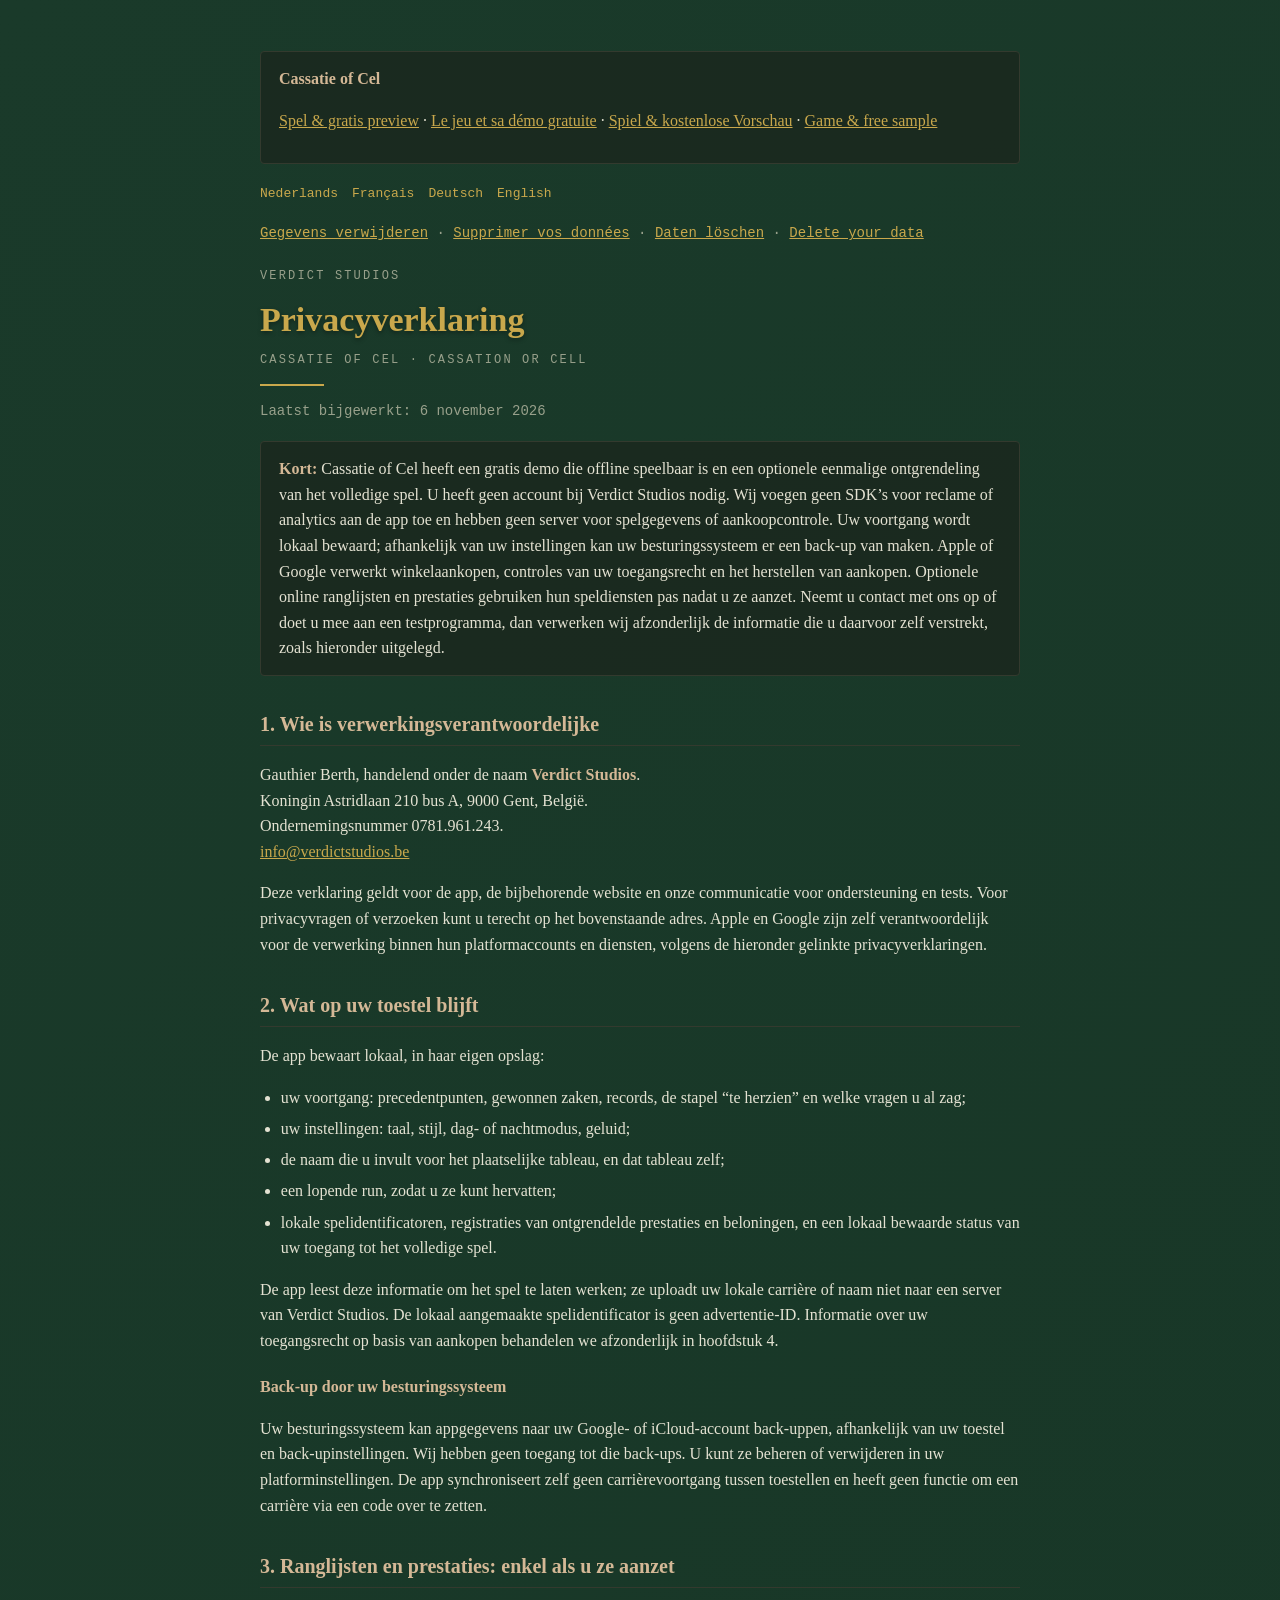
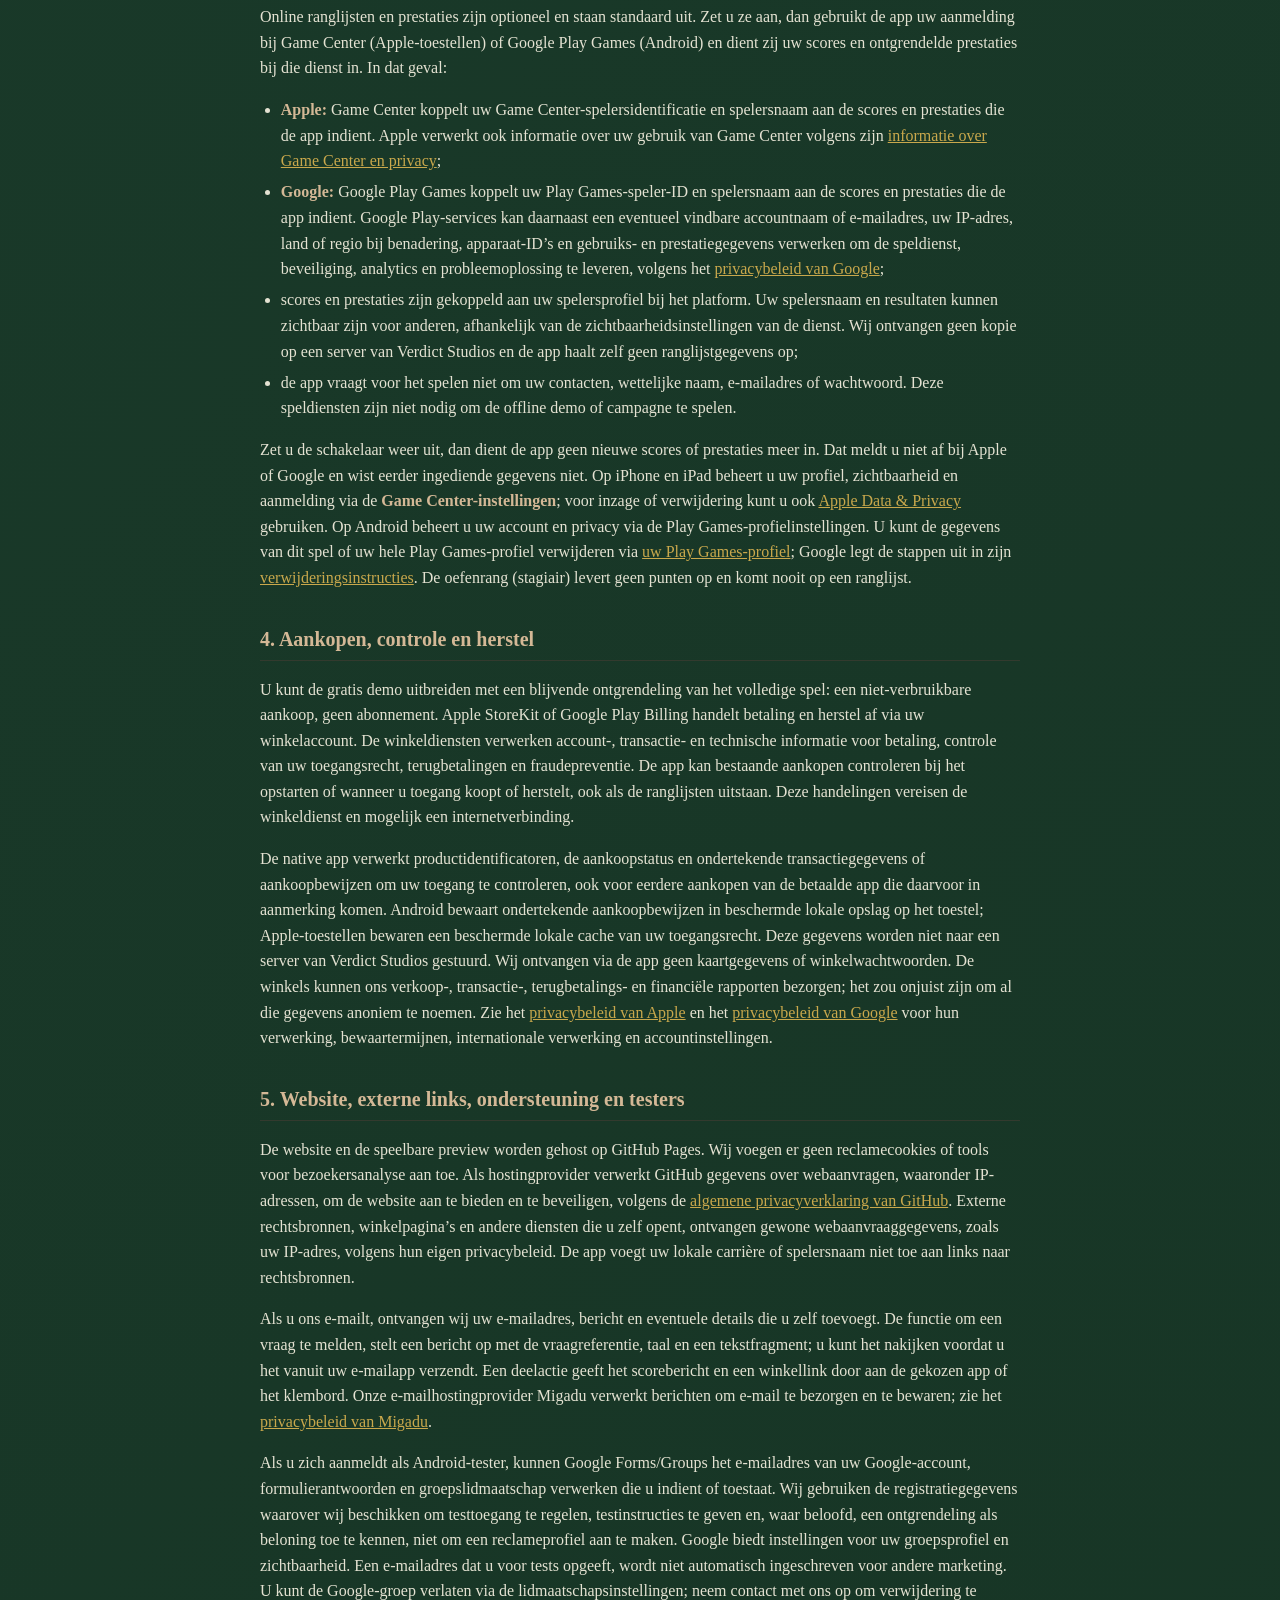
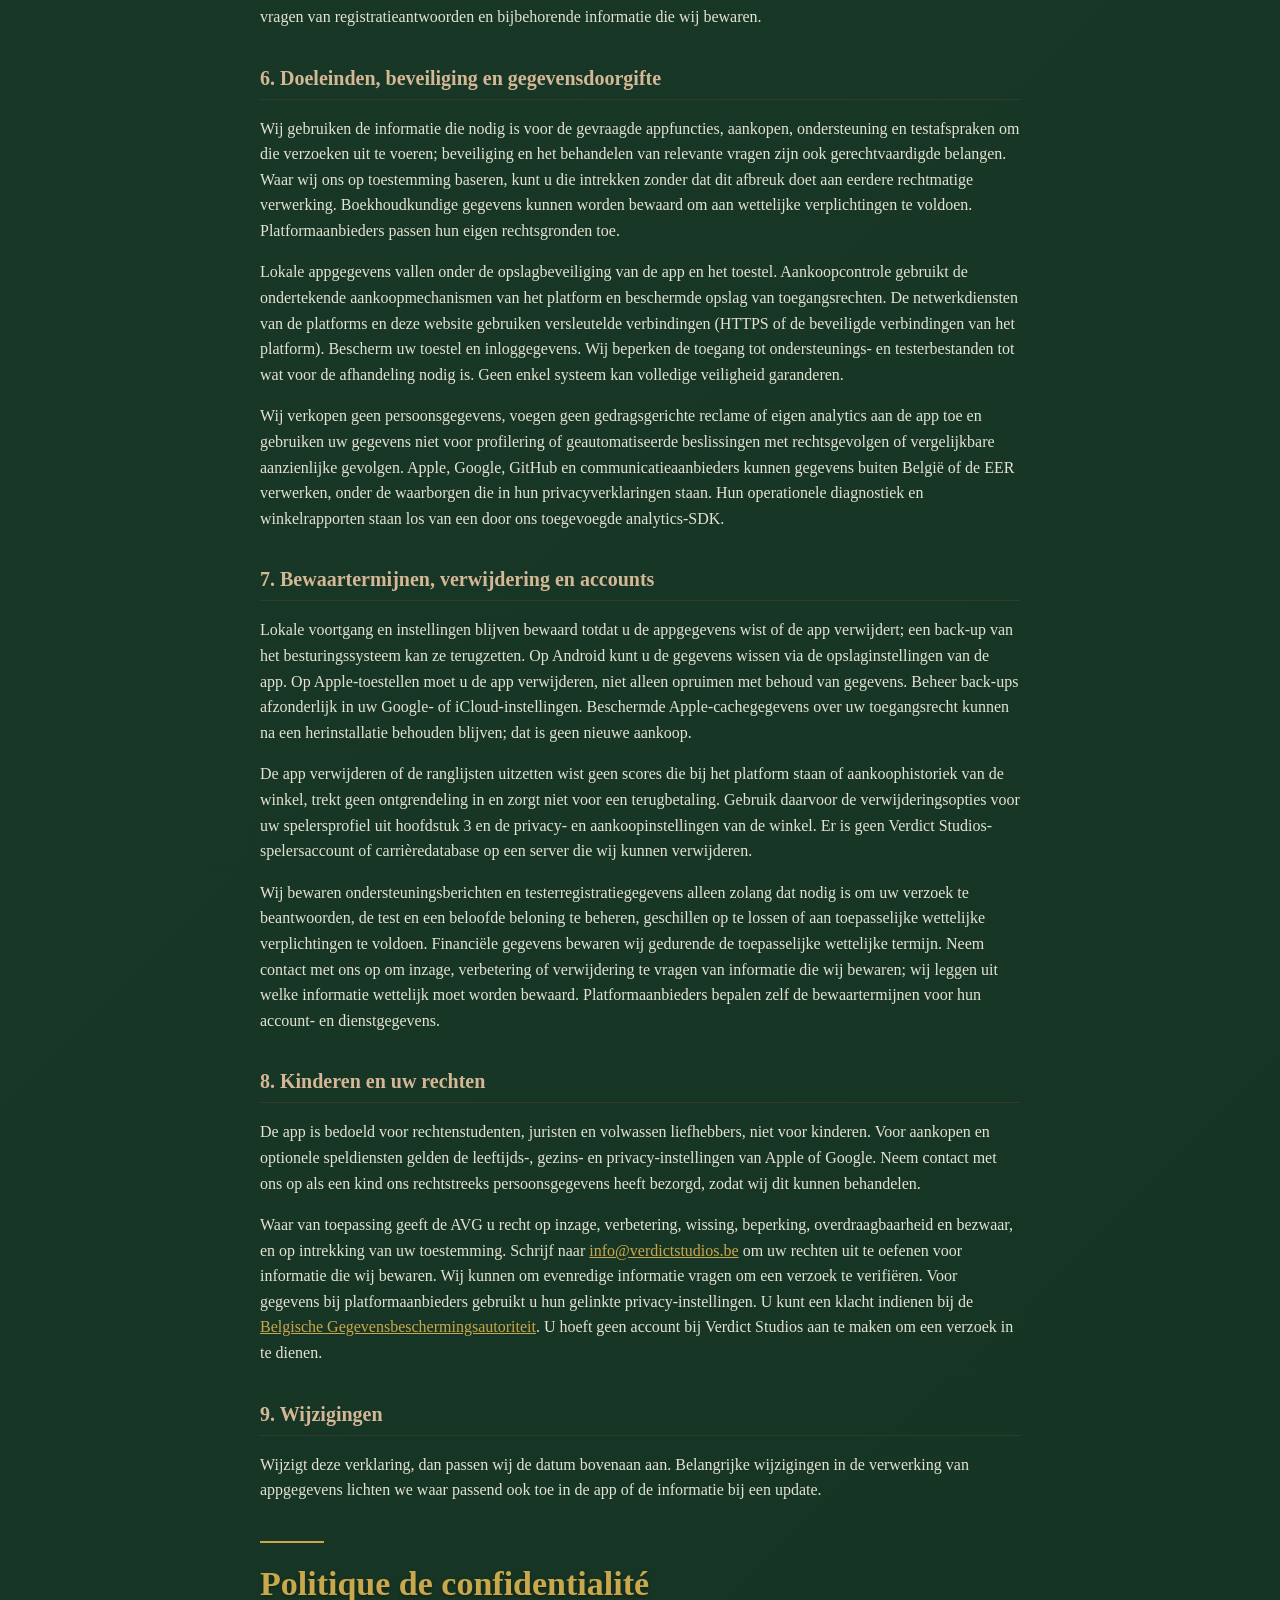
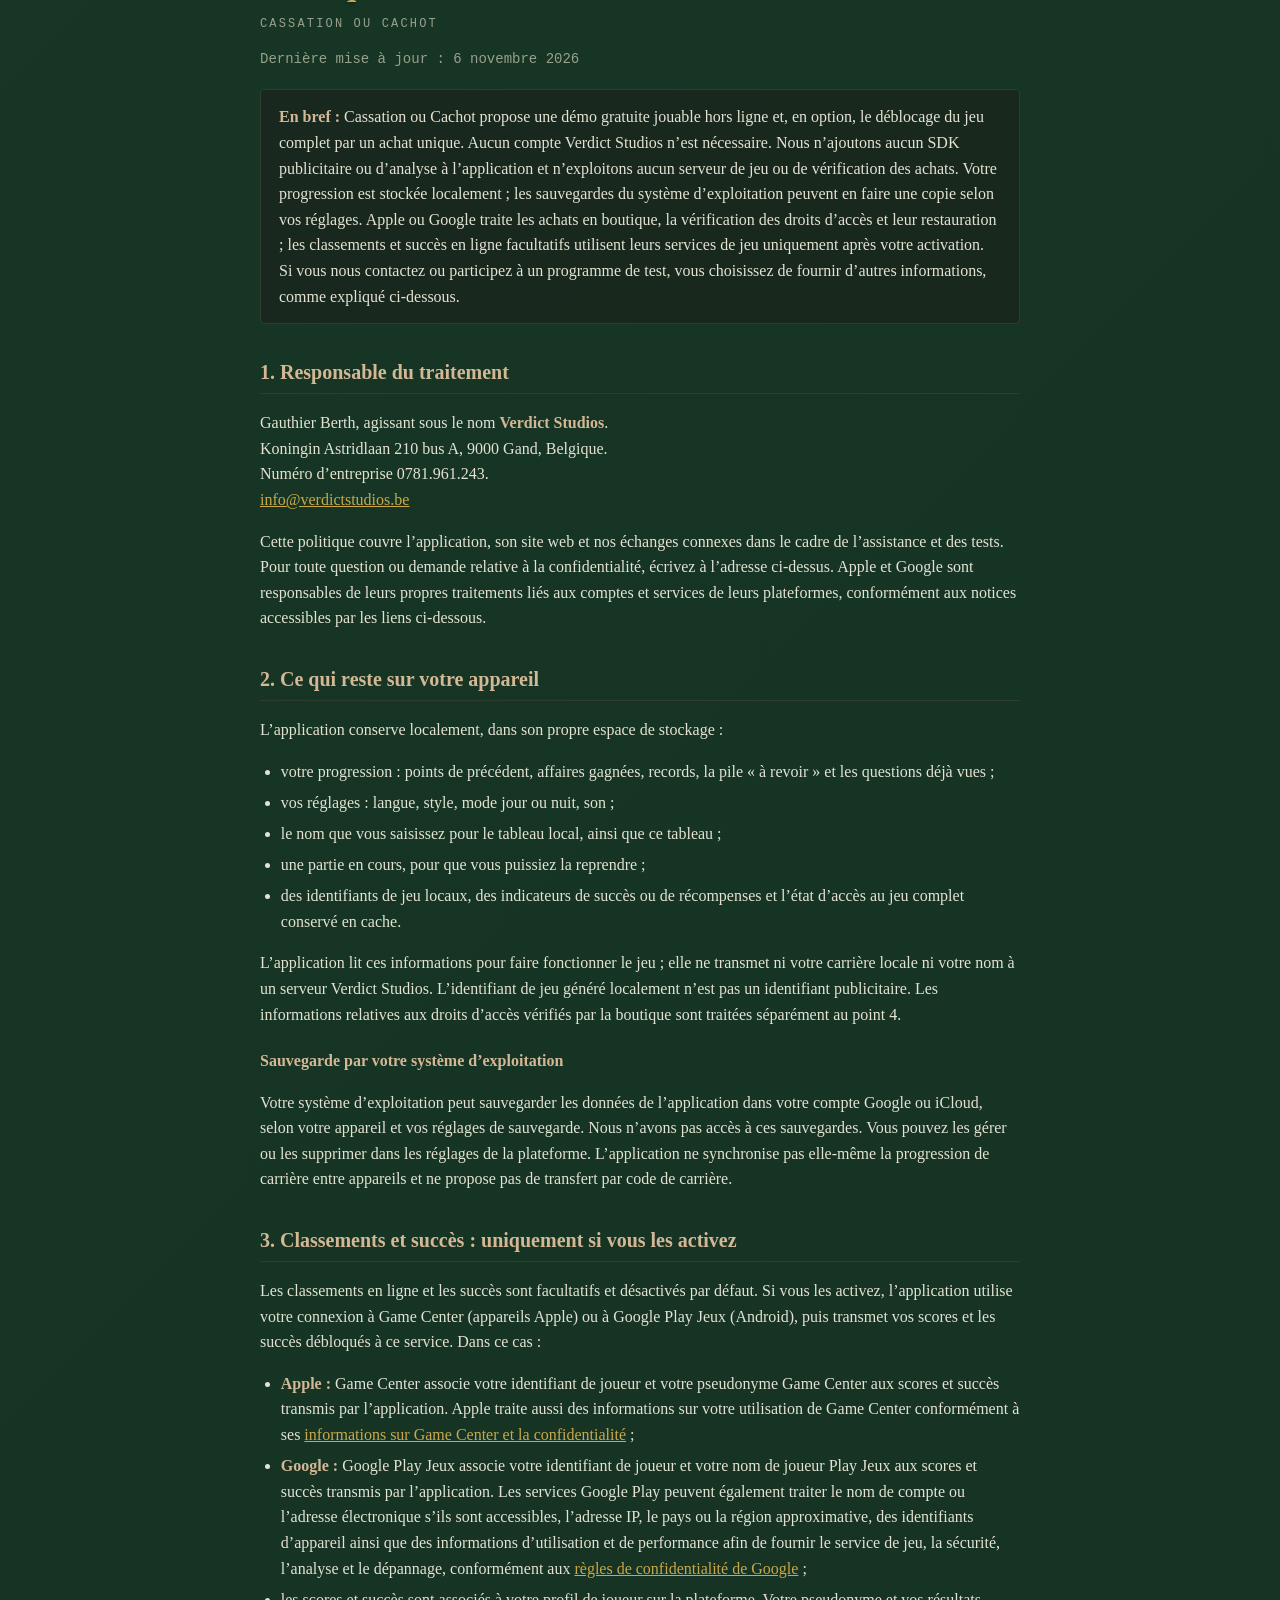
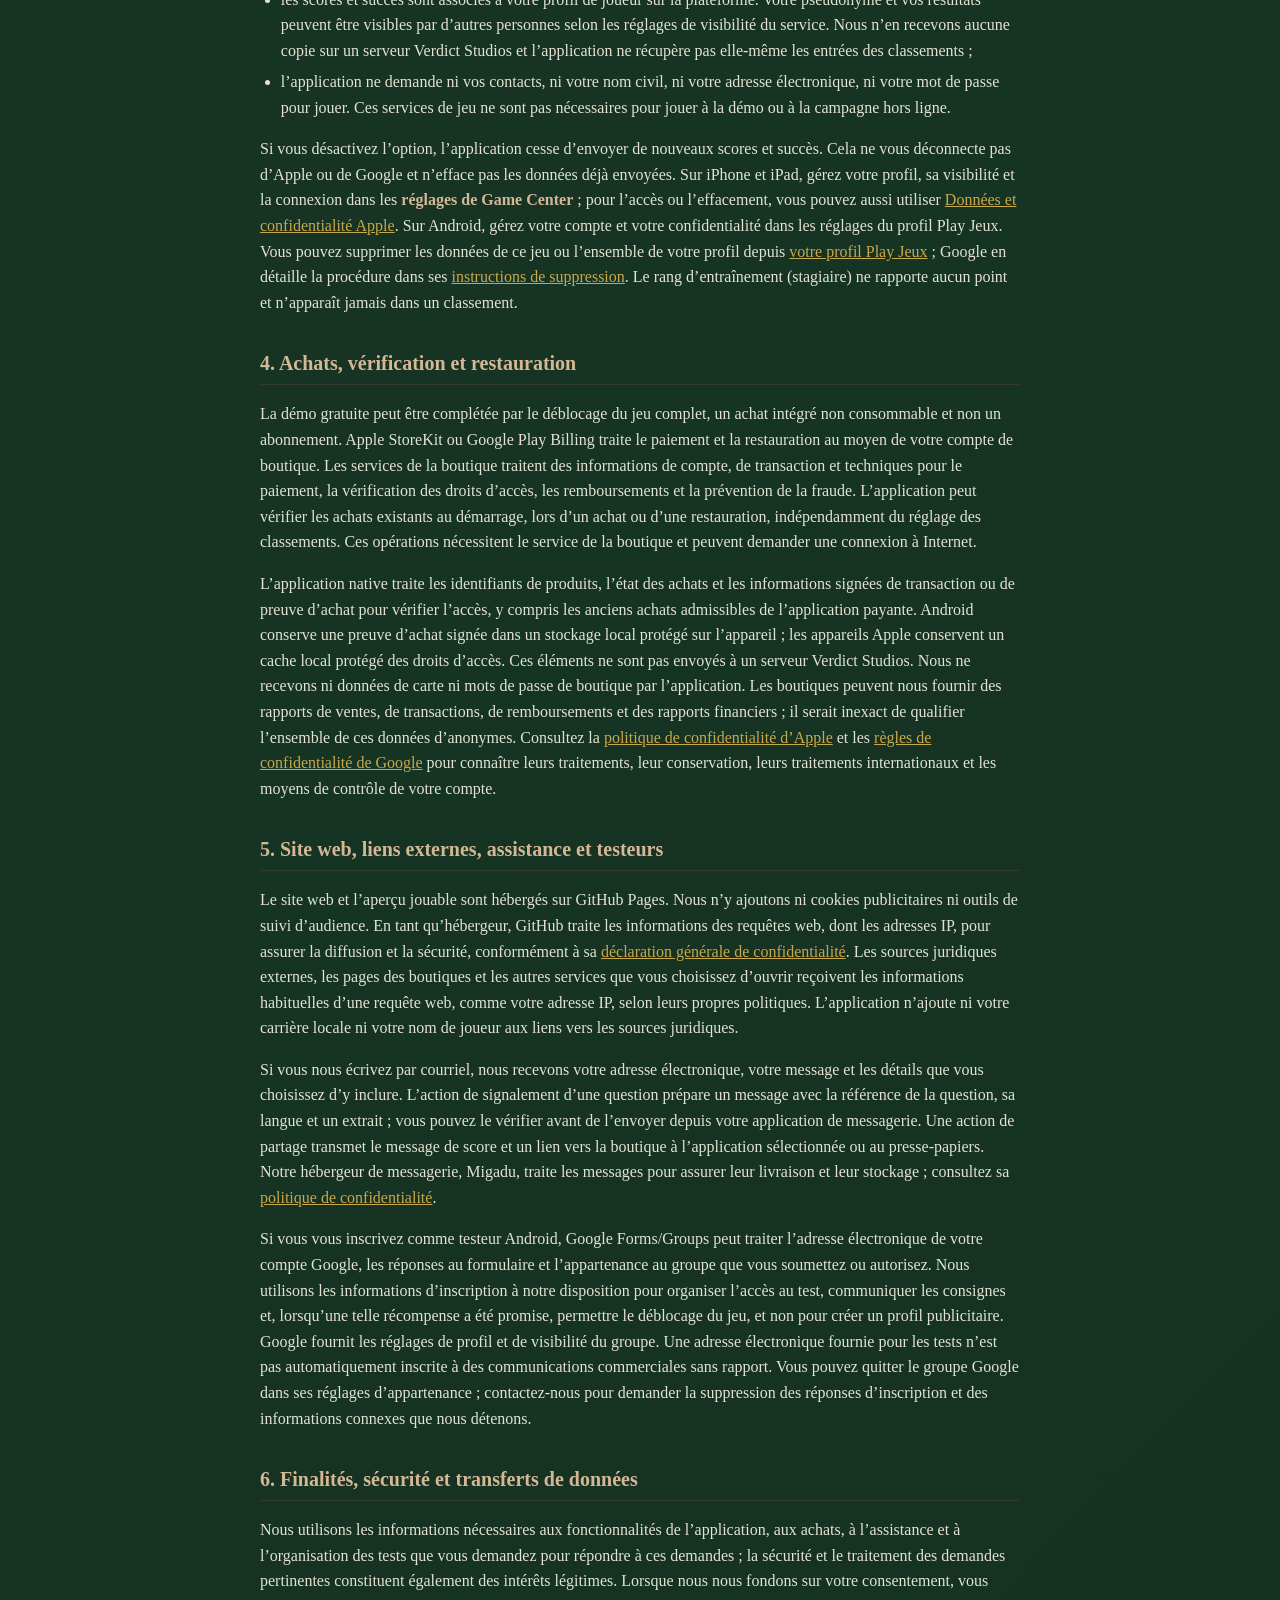
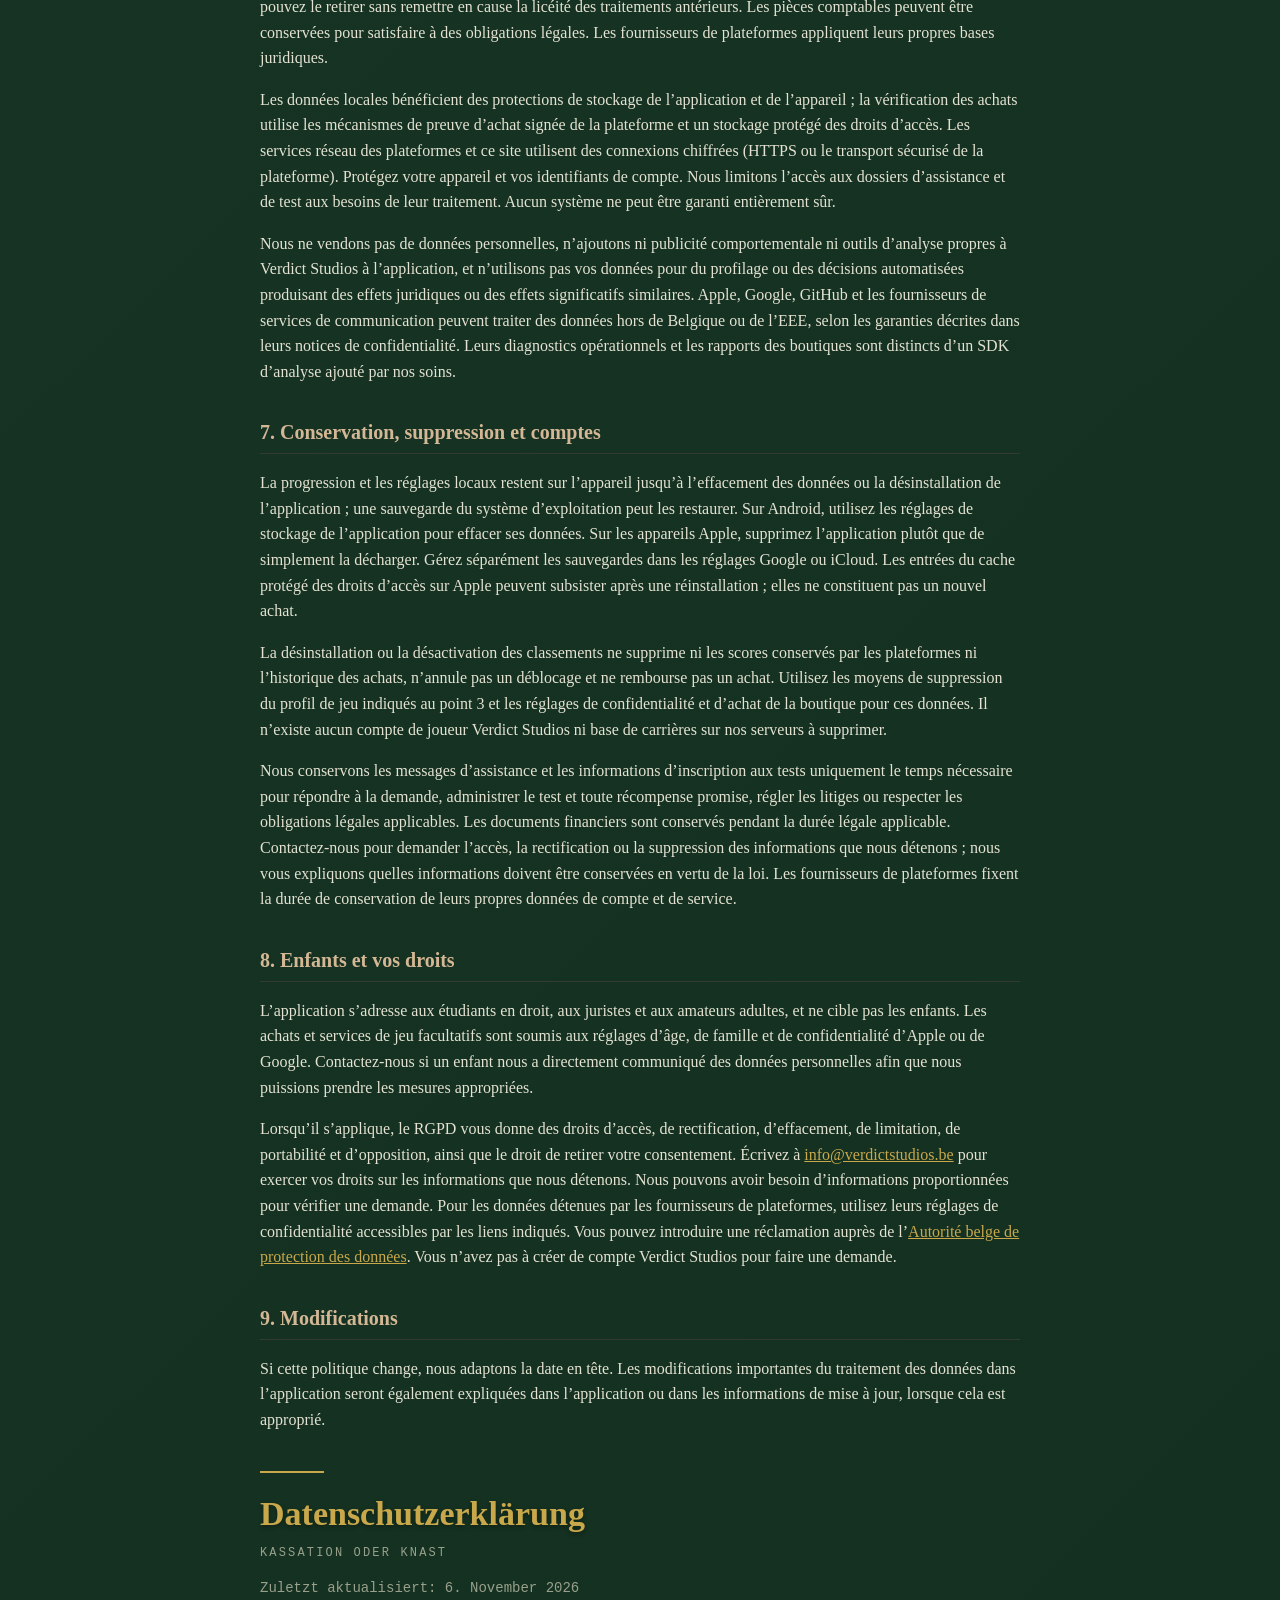
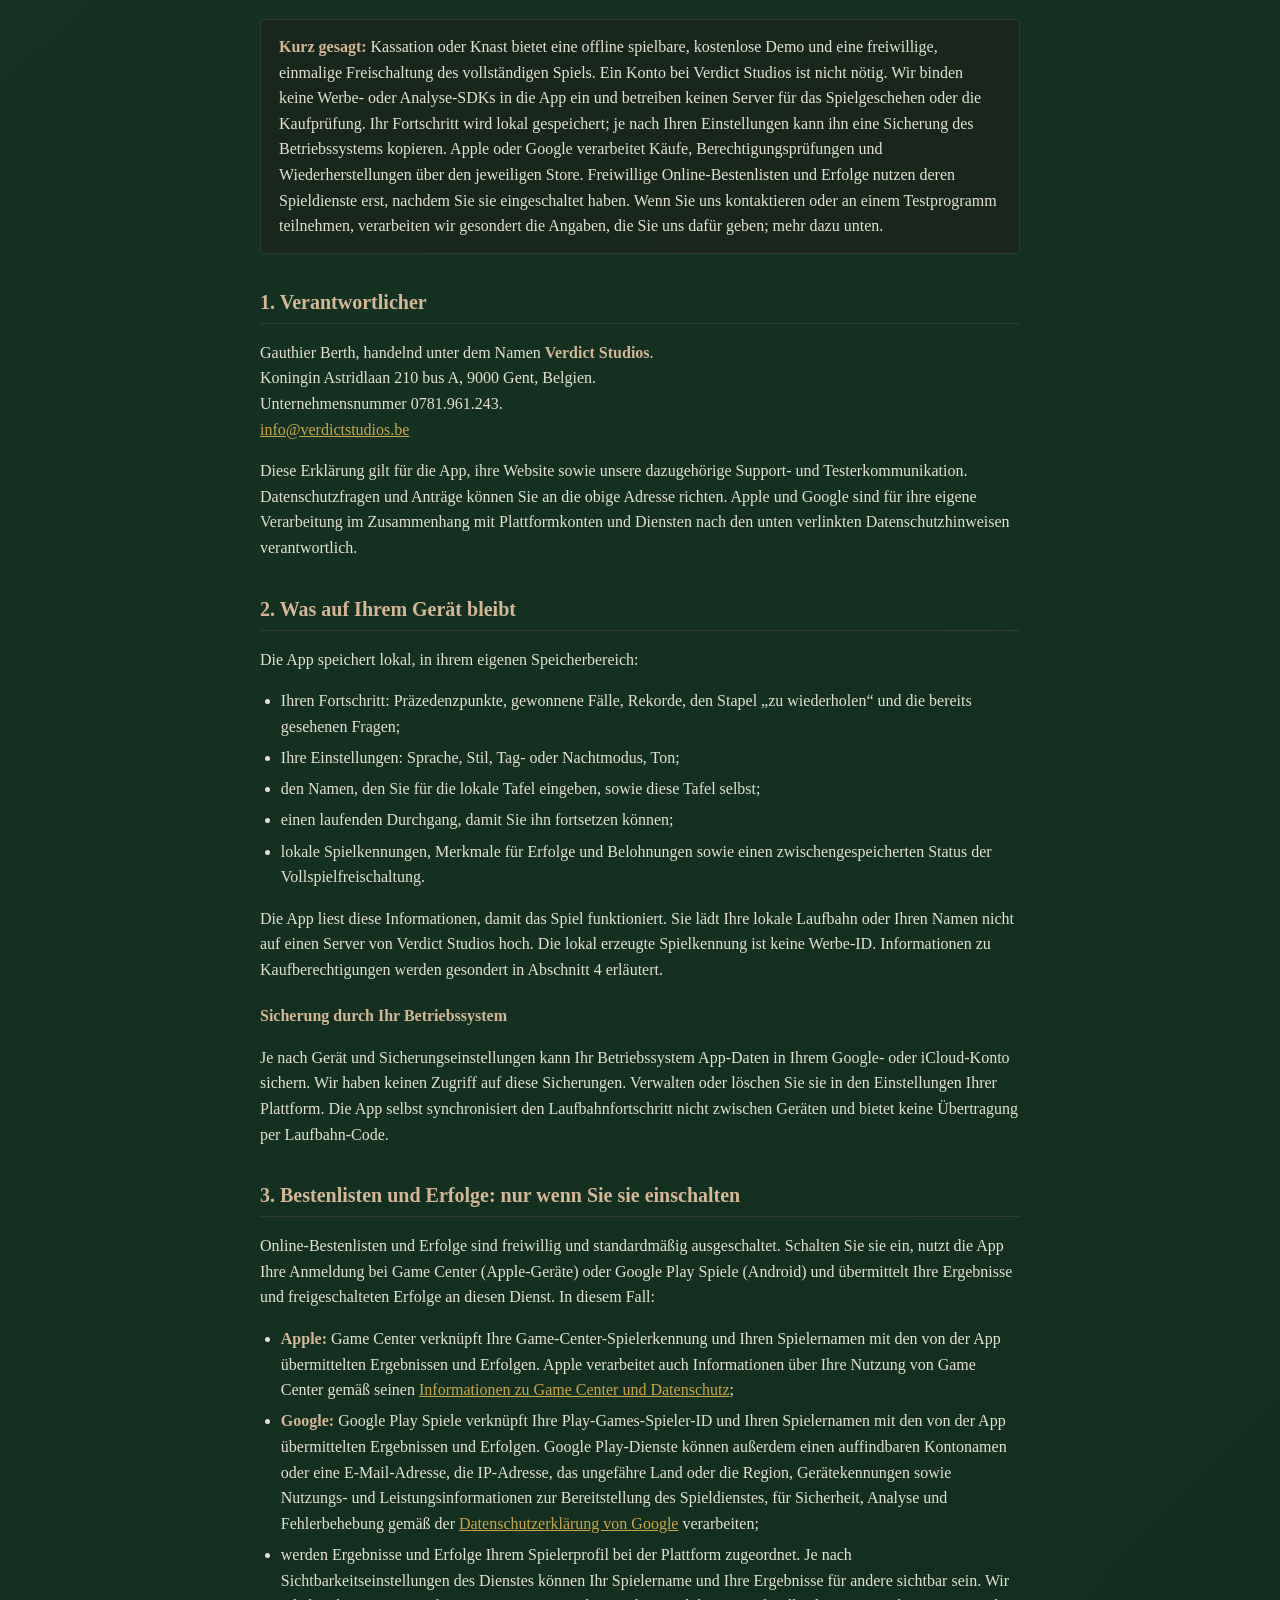
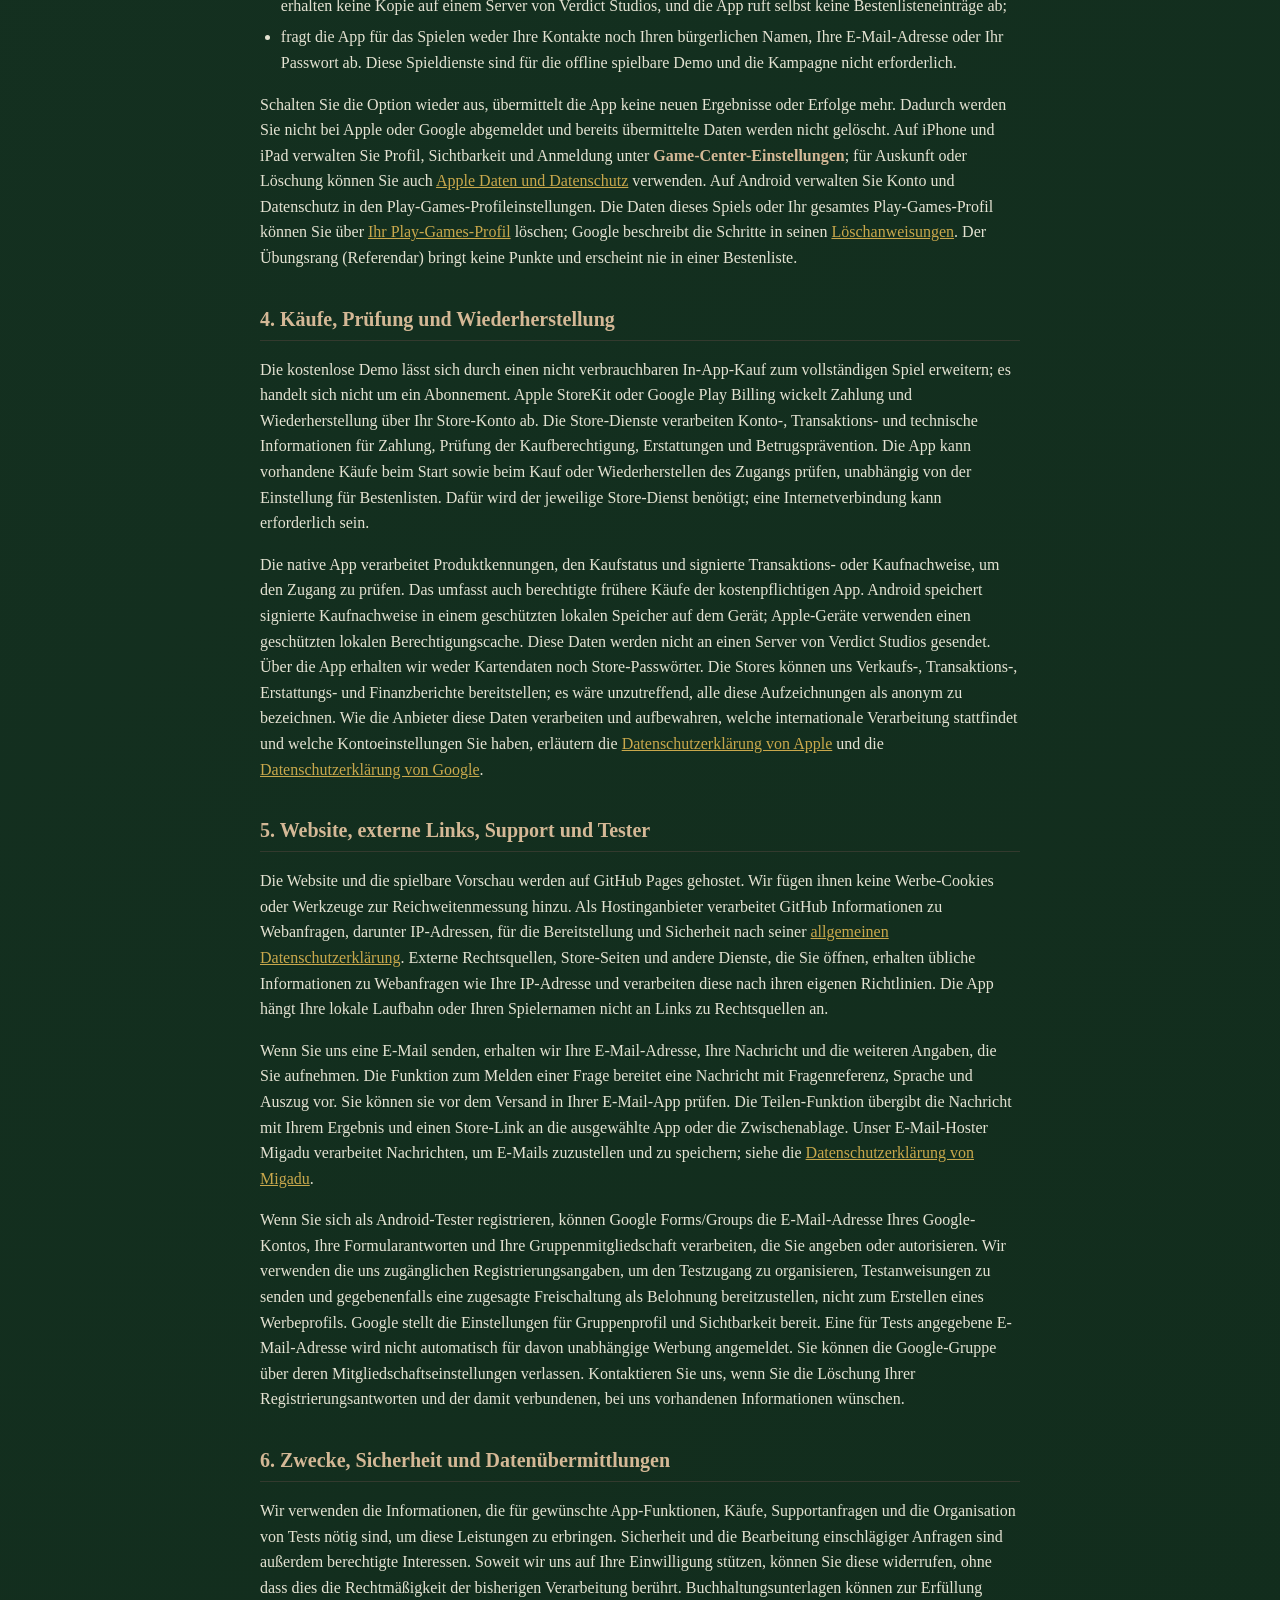
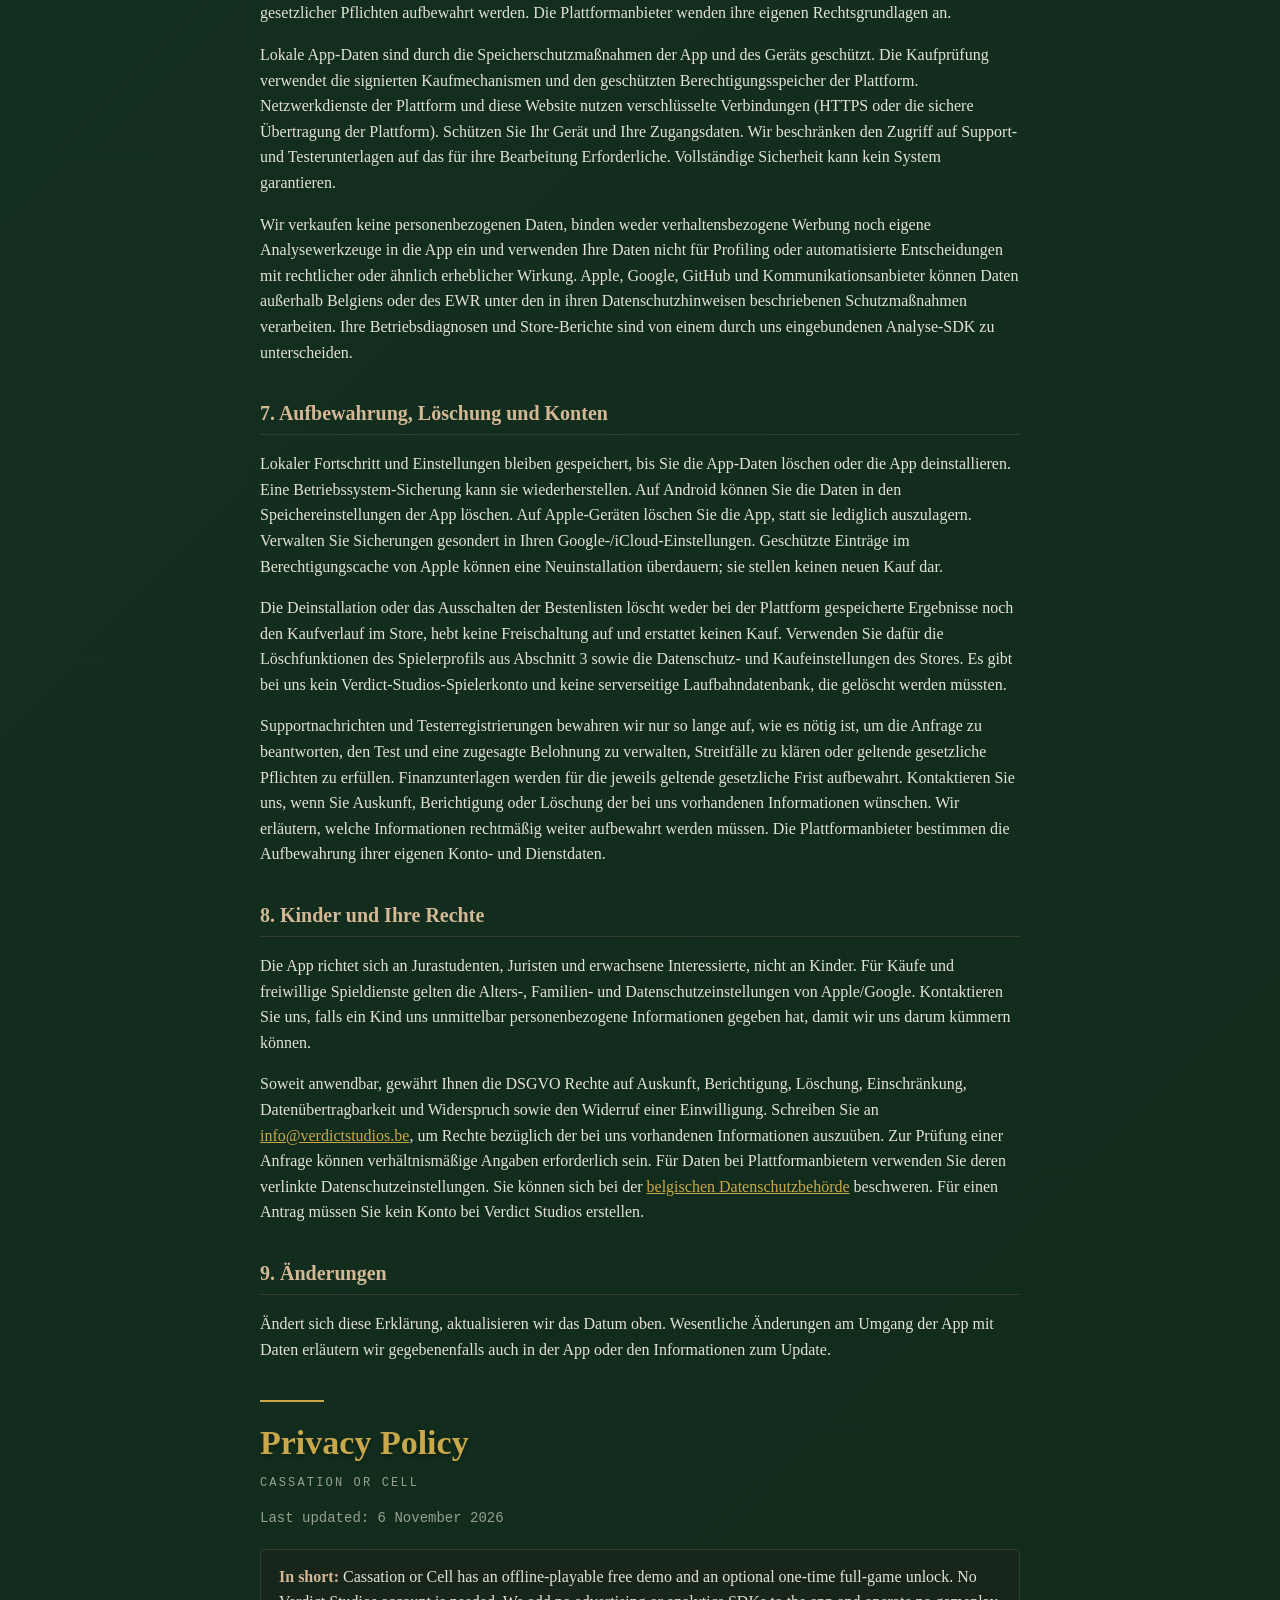
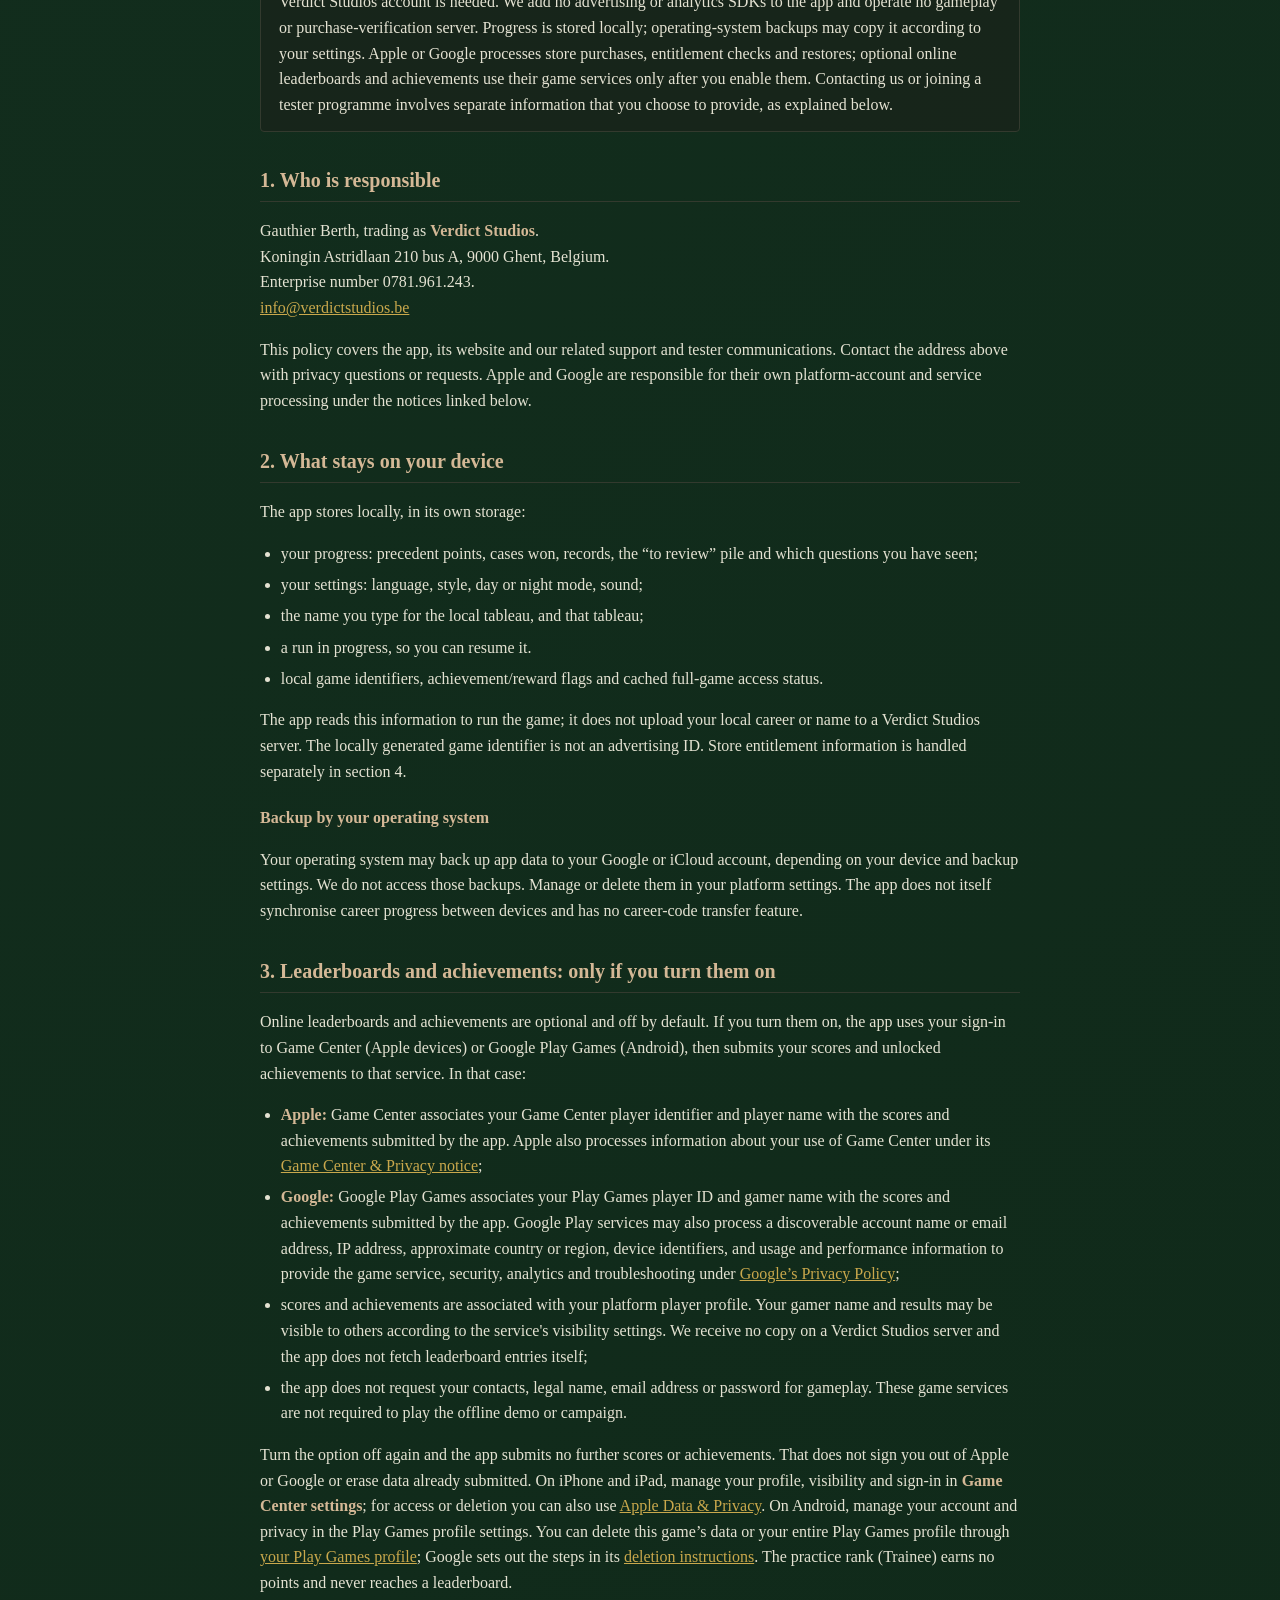
==== commit 9bf42f8a: "Add multilingual data-deletion instructions for Play Data Safety" ====
--- a/index.html
+++ b/index.html
@@ -51,6 +51,10 @@
 <nav>
   <a href="#nl">Nederlands</a><a href="#fr">Français</a><a href="#de">Deutsch</a><a href="#en">English</a>
 </nav>
+<p class="muted"><a href="coc/delete-data/#nl" lang="nl">Gegevens verwijderen</a> ·
+<a href="coc/delete-data/#fr" lang="fr">Supprimer vos données</a> ·
+<a href="coc/delete-data/#de" lang="de">Daten löschen</a> ·
+<a href="coc/delete-data/#en" lang="en">Delete your data</a></p>
 
 <!-- ============================ NEDERLANDS ============================ -->
 <section id="nl" lang="nl">
